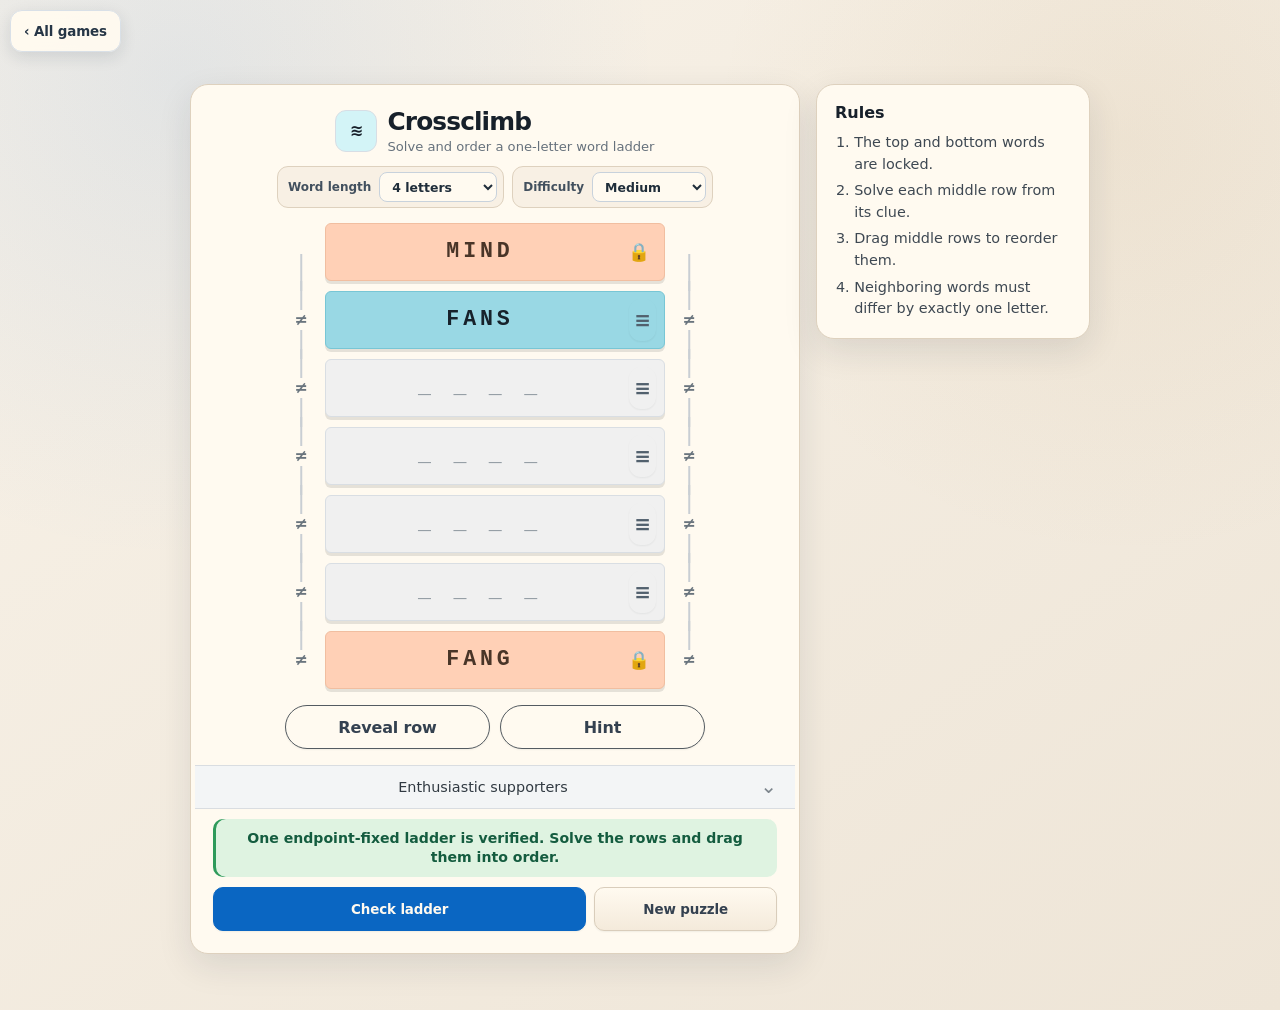
==== crossclimb.html @ e1f2bf9f "test" ====
<!doctype html>
<html lang="en">
<head>
<meta charset="utf-8">
<meta name="viewport" content="width=device-width,initial-scale=1,viewport-fit=cover">
<title>Crossclimb | Daily Games</title>
<style>
:root{
  --bg:#eef1f5;
  --bg-warm:#f8f7f4;
  --panel:rgba(255,250,240,.94);
  --panel-solid:#fffaf0;
  --ink:#17202a;
  --ink-soft:#344150;
  --muted:#687586;
  --line:#d7dee7;
  --line-strong:#bdc8d5;
  --accent:#1769d2;
  --accent-dark:#0d54b5;
  --accent-soft:#eaf2ff;
  --accent-ring:rgba(23,105,210,.22);
  --danger:#b42318;
  --danger-soft:#fff0ee;
  --ok:#087443;
  --ok-soft:#eaf8f0;
  --shadow-sm:0 3px 10px rgba(25,39,55,.08);
  --shadow:0 16px 42px rgba(25,39,55,.12),0 2px 7px rgba(25,39,55,.06);
  --shadow-board:0 18px 34px rgba(24,34,46,.18),0 2px 7px rgba(24,34,46,.12);
  --radius:20px;
  --ease:cubic-bezier(.2,.8,.2,1);
  font-family:Inter,ui-sans-serif,system-ui,-apple-system,BlinkMacSystemFont,"Segoe UI",sans-serif;
  color-scheme:light;
}
*{box-sizing:border-box}
html{min-height:100%;background:var(--bg)}
body{
  margin:0;
  min-height:100vh;
  padding:clamp(10px,2.2vw,28px);
  color:var(--ink);
  background:
    radial-gradient(circle at 14% 8%,rgba(23,105,210,.10),transparent 30rem),
    radial-gradient(circle at 88% 14%,rgba(66,153,225,.08),transparent 26rem),
    linear-gradient(145deg,var(--bg-warm),var(--bg));
  touch-action:manipulation;
  -webkit-font-smoothing:antialiased;
  text-rendering:optimizeLegibility;
}
button,input{font:inherit}
button{
  min-height:42px;
  border:1px solid var(--line);
  border-radius:12px;
  padding:.68rem 1rem;
  color:var(--ink-soft);
  background:linear-gradient(#fffaf0,#f8fafc);
  box-shadow:0 1px 2px rgba(23,32,42,.06);
  font-weight:750;
  letter-spacing:-.01em;
  cursor:pointer;
  transition:transform 130ms var(--ease),box-shadow 160ms var(--ease),border-color 160ms var(--ease),background-color 160ms var(--ease),color 160ms var(--ease),opacity 160ms var(--ease);
  -webkit-tap-highlight-color:transparent;
}
button:not(.cell):active:not(:disabled){
  transform:translateY(1px) scale(.985);
  box-shadow:0 1px 3px rgba(25,39,55,.10);
  transition-duration:70ms;
}
button:focus-visible,input:focus-visible{
  outline:3px solid var(--accent-ring);
  outline-offset:2px;
}
button:disabled{
  color:#8d98a5;
  background:#f3f5f7;
  border-color:#e1e5ea;
  box-shadow:none;
  opacity:.68;
  cursor:not-allowed;
  transform:none;
}
button.primary{
  color:#fffaf0;
  border-color:var(--accent);
  background:linear-gradient(180deg,#2378de,var(--accent));
  box-shadow:0 7px 16px rgba(23,105,210,.22),inset 0 1px rgba(255,250,240,.24);
}
.app{
  width:min(100%,1120px);
  margin:auto;
  display:grid;
  grid-template-columns:minmax(0,720px) minmax(270px,330px);
  gap:clamp(14px,2vw,24px);
  align-items:start;
}
.card{
  position:relative;
  overflow:hidden;
  border:1px solid rgba(202,211,222,.88);
  border-radius:var(--radius);
  background:var(--panel);
  box-shadow:var(--shadow);
  backdrop-filter:blur(14px);
  -webkit-backdrop-filter:blur(14px);
  animation:cardIn 340ms var(--ease) both;
}
.card::before{
  content:"";
  position:absolute;
  inset:0 0 auto;
  height:1px;
  background:linear-gradient(90deg,transparent,rgba(255,250,240,.95),transparent);
  pointer-events:none;
}
.main{padding:clamp(14px,2vw,24px)}
.side{padding:20px;animation-delay:60ms}
.topbar{
  display:flex;
  align-items:center;
  justify-content:space-between;
  gap:16px;
  margin-bottom:14px;
}
.title{display:flex;align-items:center;gap:12px;min-width:0}
.logo{
  width:42px;
  height:42px;
  flex:0 0 42px;
  display:grid;
  place-items:center;
  border:1px solid #d7e4f7;
  border-radius:13px;
  color:#123e73;
  background:linear-gradient(145deg,#f7fbff,#e7f1ff);
  box-shadow:inset 0 1px rgba(255,250,240,.9),0 4px 12px rgba(23,105,210,.10);
  font-size:1.65rem;
  line-height:1;
}
.title h1{
  margin:0;
  font-size:clamp(1.35rem,3vw,1.82rem);
  line-height:1.05;
  letter-spacing:-.045em;
  color:#13202e;
}
.subtitle{
  margin-top:5px;
  overflow:hidden;
  color:var(--muted);
  font-size:.82rem;
  line-height:1.25;
  text-overflow:ellipsis;
  white-space:nowrap;
}
.timer{
  flex:0 0 auto;
  min-width:74px;
  padding:.55rem .72rem;
  border:1px solid #dce4ed;
  border-radius:12px;
  color:#263646;
  background:#f8fafc;
  box-shadow:inset 0 1px rgba(255,250,240,.9);
  font-variant-numeric:tabular-nums;
  font-size:.94rem;
  font-weight:850;
  letter-spacing:.035em;
  text-align:center;
  white-space:nowrap;
}
.size-control{
  display:grid;
  grid-template-columns:auto minmax(74px,102px) auto minmax(150px,1fr);
  gap:9px;
  align-items:center;
  margin:0 0 16px;
  padding:11px;
  border:1px solid #e1e6ec;
  border-radius:14px;
  background:#f8fafc;
}
.size-control label{
  color:#293746;
  font-size:.86rem;
  font-weight:800;
  white-space:nowrap;
}
.size-control input{
  width:100%;
  height:42px;
  border:1px solid var(--line-strong);
  border-radius:10px;
  padding:.55rem .7rem;
  color:var(--ink);
  background:#fffaf0;
  box-shadow:inset 0 1px 2px rgba(25,39,55,.06);
  font-weight:850;
  text-align:center;
  transition:border-color 150ms var(--ease),box-shadow 150ms var(--ease),background 150ms var(--ease);
}
.size-control input:focus{border-color:var(--accent);box-shadow:0 0 0 3px var(--accent-ring)}
.size-control button{height:42px;padding:.55rem .9rem}
.size-help{color:var(--muted);font-size:.77rem;line-height:1.3}
.board-shell{
  width:min(100%,666px);
  margin:auto;
  display:grid;
  grid-template-columns:27px minmax(0,1fr);
  grid-template-rows:auto 27px;
  align-items:stretch;
}
.col-labels,.row-labels{
  color:#4d5d6d;
  font-size:.78rem;
  font-weight:900;
  letter-spacing:.025em;
}
.col-labels{grid-column:2;grid-row:2;display:grid;align-items:center;text-align:center}
.row-labels{grid-column:1;grid-row:1;display:grid;align-items:center;text-align:center}
.coord-label{display:grid;place-items:center;min-width:0;overflow:hidden}
.board-wrap{
  grid-column:2;
  grid-row:1;
  position:relative;
  width:100%;
  margin:0;
  overflow:hidden;
  border-radius:13px;
  background:#d7dbe0;
  box-shadow:var(--shadow-board),0 0 0 2px #26313c,0 0 0 6px rgba(255,250,240,.8);
  isolation:isolate;
}
.board-wrap::before{content:"";display:block;padding-top:100%}
.board-wrap::after{
  content:"";
  position:absolute;
  z-index:9;
  inset:0;
  border-radius:inherit;
  box-shadow:inset 0 0 0 1px rgba(255,250,240,.28),inset 0 10px 20px rgba(255,250,240,.05);
  pointer-events:none;
}
.board{
  position:absolute;
  inset:0;
  display:grid;
  width:100%;
  height:100%;
  min-width:0;
  min-height:0;
  user-select:none;
  -webkit-user-select:none;
  touch-action:none;
}
.cell{
  appearance:none;
  -webkit-appearance:none;
  position:relative;
  display:block;
  width:100%;
  height:100%;
  min-width:0;
  min-height:0;
  overflow:hidden;
  margin:0;
  padding:0;
  border:0 solid rgba(20,27,34,.76);
  border-radius:0;
  outline:none;
  color:#1f2b37;
  background:var(--cell);
  background-image:none;
  box-shadow:none;
  line-height:1;
  cursor:pointer;
  transition:filter 110ms var(--ease),box-shadow 110ms var(--ease);
}
.cell:active{transform:none;filter:brightness(.97) saturate(1.04)}
.cell::after{
  content:"";
  position:absolute;
  z-index:8;
  inset:8%;
  border-radius:8px;
  border:0 solid transparent;
  opacity:1;
  pointer-events:none;
  transition:box-shadow 140ms var(--ease),background 140ms var(--ease),border-color 140ms var(--ease),transform 140ms var(--ease),opacity 140ms var(--ease);
}
.cell:focus-visible::after{
  box-shadow:inset 0 0 0 3px #fffaf0,0 0 0 3px var(--accent),0 0 0 6px rgba(23,105,210,.20);
}
.cell .mark{
  position:absolute;
  z-index:5;
  inset:0;
  display:grid;
  place-items:center;
  overflow:hidden;
  color:#182431;
  font-size:min(42px,calc(58vmin / var(--n)));
  font-weight:900;
  line-height:1;
  text-shadow:0 1px 0 rgba(255,250,240,.62),0 2px 5px rgba(18,29,40,.14);
  pointer-events:none;
}
.cell.queen .mark{
  top:50%;
  right:auto;
  bottom:auto;
  left:50%;
  width:auto;
  height:auto;
  display:block;
  overflow:visible;
  text-align:center;
  transform:translate(-50%,-50%);
}
.cell.queen.queen-enter .mark{
  animation:queenIn 170ms var(--ease) both;
}
.cell.x .mark{font-size:0;opacity:.78;text-shadow:none}
.cell.x .mark::before,.cell.x .mark::after{
  content:"";
  position:absolute;
  left:18%;
  top:calc(50% - 2px);
  width:64%;
  height:clamp(2px,.32em,4px);
  border-radius:999px;
  background:currentColor;
  transform-origin:center;
}
.cell.x.x-enter .mark::before,.cell.x.x-enter .mark::after{
  animation:xIn 140ms var(--ease) both;
}
.cell.x .mark::before{transform:rotate(45deg)}
.cell.x .mark::after{transform:rotate(-45deg)}
.cell.conflict::after{
  background:repeating-linear-gradient(135deg,rgba(180,35,24,.14) 0 6px,rgba(180,35,24,.36) 6px 11px);
  box-shadow:inset 0 0 0 3px var(--danger),0 0 0 2px rgba(255,250,240,.68),0 0 14px rgba(180,35,24,.34);
  animation:conflictNudge 220ms var(--ease) both;
}
.cell.hint-area::before,.cell.hint-target::before{
  content:"";
  position:absolute;
  z-index:4;
  border-radius:8px;
  pointer-events:none;
}
.cell.hint-area::before{
  inset:7%;
  border:2px solid rgba(23,105,210,.72);
  background:rgba(255,250,240,.13);
  animation:hintAreaIn 160ms var(--ease) both;
}
.cell.hint-target::before{
  inset:13%;
  border:3px solid var(--accent);
  background:rgba(23,105,210,.17);
  box-shadow:0 0 0 3px rgba(255,250,240,.72),0 0 0 6px rgba(23,105,210,.25),0 0 18px rgba(23,105,210,.24);
  animation:hintPulse .72s var(--ease) infinite alternate;
}
.cell.hint-problem::before{
  border-color:var(--danger);
  background:rgba(180,35,24,.18);
  box-shadow:0 0 0 3px rgba(255,250,240,.72),0 0 0 6px rgba(180,35,24,.25),0 0 18px rgba(180,35,24,.22);
}
.cell .mock-mark{
  position:absolute;
  z-index:7;
  left:50%;
  top:50%;
  color:#174ea6;
  font-size:min(42px,calc(58vmin / var(--n)));
  font-weight:900;
  line-height:1;
  text-shadow:0 1px 0 rgba(255,250,240,.94);
  filter:drop-shadow(0 2px 4px rgba(23,78,166,.32));
  transform:translate(-50%,-50%) scale(.64);
  pointer-events:none;
}
.cell.mock-queen-enter .mock-mark{
  animation:mockQueenIn 160ms var(--ease) both;
}
.cell .mock-x-mark{
  position:absolute;
  z-index:6;
  inset:0;
  color:#174ea6;
  opacity:.92;
  pointer-events:none;
}
.cell .mock-x-mark::before,.cell .mock-x-mark::after{
  content:"";
  position:absolute;
  left:25%;
  top:calc(50% - 1.5px);
  width:50%;
  height:clamp(2px,.25em,3px);
  border-radius:999px;
  background:currentColor;
  box-shadow:0 0 0 1px rgba(255,250,240,.76),0 1px 4px rgba(23,78,166,.24);
  transform-origin:center;
}
.cell.mock-x-enter .mock-x-mark::before,.cell.mock-x-enter .mock-x-mark::after{
  animation:mockXIn 140ms var(--ease) both;
}
.cell .mock-x-mark::before{transform:rotate(45deg)}
.cell .mock-x-mark::after{transform:rotate(-45deg)}
.cell.mock-queen::after,.cell.mock-x::after{
  background:rgba(255,250,240,.07);
  box-shadow:inset 0 0 0 2px rgba(23,78,166,.75),0 0 0 1px rgba(255,250,240,.55);
}
.mock-tools{
  display:grid;
  grid-template-columns:minmax(145px,1fr) auto;
  gap:9px;
  align-items:center;
  margin:10px 0 3px;
  padding:10px;
  border:1px solid #e1e7ee;
  border-radius:14px;
  background:#f8fafc;
}
.mock-tools button{min-height:42px;border-radius:10px;padding:.62rem .82rem}
.mock-tools .mock-toggle{
  color:#17406f;
  border-color:#b9cae1;
  background:linear-gradient(#f8fbff,#eef5ff);
}
.mock-tools .mock-toggle.active{
  color:#fffaf0;
  border-color:#174ea6;
  background:linear-gradient(180deg,#2866bc,#174ea6);
  box-shadow:0 7px 16px rgba(23,78,166,.22),inset 0 1px rgba(255,250,240,.2);
  animation:toggleOn 180ms var(--ease) both;
}
.mock-tools .mock-help{
  grid-column:1/-1;
  min-height:1.25em;
  color:var(--muted);
  font-size:.76rem;
  line-height:1.35;
}
.mock-tools .mock-help.active{color:#17406f;font-weight:700}
.mock-legend{display:inline-block;color:#174ea6;transform:scale(.78)}
.cell.idle-forced::before{
  content:"";
  position:absolute;
  z-index:5;
  inset:13%;
  border:3px solid rgba(255,250,240,.97);
  border-radius:9px;
  box-shadow:0 0 0 4px rgba(23,105,210,.86),0 0 20px 6px rgba(23,105,210,.42);
  pointer-events:none;
  animation:forcedTileFlash .76s var(--ease) infinite;
}
.cell.simulated-queen .mark{
  color:var(--accent);
  filter:drop-shadow(0 1px 0 #fffaf0) drop-shadow(0 0 6px rgba(23,105,210,.50));
  animation:simQueenPop 180ms var(--ease) both;
}
.cell.simulated-x{color:var(--accent)}
.cell.simulated-x .mark{opacity:.96}
.cell.hint-problem .mark,.cell.simulated-queen.hint-problem .mark{
  color:var(--danger);
  filter:drop-shadow(0 1px 0 #fffaf0) drop-shadow(0 0 6px rgba(180,35,24,.48));
}
.generating{
  position:absolute;
  z-index:10;
  inset:0;
  display:none;
  place-items:center;
  padding:22px;
  color:#223449;
  background:rgba(250,252,255,.90);
  backdrop-filter:blur(5px);
  -webkit-backdrop-filter:blur(5px);
  font-weight:800;
  text-align:center;
}
.generating.show{display:grid;animation:overlayIn 150ms ease-out both}
.spinner{
  width:35px;
  height:35px;
  margin:0 auto 11px;
  border:4px solid #d8e1eb;
  border-top-color:var(--accent);
  border-radius:50%;
  box-shadow:0 0 0 4px rgba(255,250,240,.65);
  animation:spin .66s linear infinite;
}
.status{
  min-height:3.4em;
  margin:13px 0 4px;
  padding:9px 12px;
  display:grid;
  place-items:center;
  border:1px solid transparent;
  border-radius:11px;
  color:var(--muted);
  background:transparent;
  font-size:.87rem;
  line-height:1.4;
  text-align:center;
  transition:color 150ms var(--ease),background 150ms var(--ease),border-color 150ms var(--ease),box-shadow 150ms var(--ease);
}
.status.ok{
  color:var(--ok);
  border-color:#bee5cf;
  background:var(--ok-soft);
  box-shadow:inset 3px 0 0 #2da86b;
  font-weight:800;
}
.status.bad{
  color:var(--danger);
  border-color:#f0c5bf;
  background:var(--danger-soft);
  box-shadow:inset 3px 0 0 var(--danger);
  font-weight:800;
}
.status.hint{
  place-items:start;
  color:#23415f;
  border-color:#c6daf2;
  background:#f2f7fd;
  box-shadow:inset 3px 0 0 var(--accent);
  white-space:pre-line;
  text-align:left;
}
.status.hint ol{width:100%;margin:.1rem 0 .35rem;padding-left:1.65rem}
.status.hint li{
  padding:.22rem .42rem;
  border-radius:7px;
  opacity:.48;
  transition:opacity 150ms var(--ease),background 150ms var(--ease),transform 150ms var(--ease);
}
.status.hint li.done{opacity:.74}
.status.hint li.active{
  color:#123f6b;
  background:#dcecff;
  box-shadow:inset 3px 0 0 var(--accent);
  font-weight:800;
  opacity:1;
  transform:translateX(2px);
}
.status.hint .hint-footer{margin-top:.25rem;color:#23415f;font-weight:750}
.actions{
  display:grid;
  grid-template-columns:repeat(5,minmax(0,1fr));
  gap:8px;
  margin-top:10px;
}
.actions button{min-width:0;padding:.65rem .35rem;border-radius:11px;font-size:.82rem;white-space:normal}
.side h2{
  margin:0 0 11px;
  color:#1e2b39;
  font-size:.92rem;
  letter-spacing:.015em;
  text-transform:uppercase;
}
.rules{
  margin:0;
  padding-left:1.28rem;
  color:#394858;
  font-size:.88rem;
  line-height:1.55;
}
.rules li{padding-left:.12rem}
.rules li+li{margin-top:7px}
.rules li::marker{color:var(--accent);font-weight:850}
.legend{
  display:flex;
  flex-wrap:wrap;
  gap:9px 14px;
  margin:17px 0 3px;
  padding:11px 0 0;
  border-top:1px solid #e4e8ed;
  color:var(--muted);
  font-size:.8rem;
}
.legend span{display:inline-flex;align-items:center;gap:5px}
.legend b{color:var(--ink);font-size:1.05rem}
.settings{margin-top:15px;padding-top:15px;border-top:1px solid var(--line)}
.setting{
  display:flex;
  align-items:center;
  justify-content:space-between;
  gap:12px;
  padding:10px 0;
}
.setting+.setting{border-top:1px solid #edf0f3}
.setting label{color:#293746;font-size:.86rem;font-weight:750;cursor:pointer}
.setting small{display:block;margin-top:3px;color:var(--muted);font-size:.75rem;font-weight:400;line-height:1.25}
.switch{
  appearance:none;
  position:relative;
  width:46px;
  height:27px;
  flex:0 0 auto;
  margin:0;
  border:1px solid #aab5c1;
  border-radius:999px;
  background:#b9c1ca;
  box-shadow:inset 0 1px 3px rgba(22,33,44,.14);
  cursor:pointer;
  transition:background 170ms var(--ease),border-color 170ms var(--ease),box-shadow 170ms var(--ease);
}
.switch::after{
  content:"";
  position:absolute;
  top:3px;
  left:3px;
  width:19px;
  height:19px;
  border-radius:50%;
  background:#fffaf0;
  box-shadow:0 2px 5px rgba(20,30,40,.24);
  transition:transform 170ms var(--ease),box-shadow 170ms var(--ease);
}
.switch:checked{
  border-color:var(--accent);
  background:var(--accent);
  box-shadow:inset 0 1px 3px rgba(4,49,105,.18),0 0 0 3px rgba(23,105,210,.10);
}
.switch:checked::after{transform:translateX(19px)}
.switch:active::after{box-shadow:0 1px 3px rgba(20,30,40,.28)}
.meta{margin-top:14px}
.badge{
  display:inline-flex;
  align-items:center;
  gap:5px;
  padding:5px 9px;
  border:1px solid #bfe4ce;
  border-radius:999px;
  color:#075d34;
  background:#e8f7ee;
  font-size:.72rem;
  font-weight:850;
  letter-spacing:.01em;
}
.badge::before{content:"✓";font-size:.78rem}
.win{
  position:fixed;
  z-index:30;
  inset:0;
  display:none;
  place-items:center;
  padding:18px;
  background:rgba(15,25,36,.52);
  backdrop-filter:blur(7px);
  -webkit-backdrop-filter:blur(7px);
}
.win.show{display:grid;animation:modalBackdropIn 180ms ease-out both}
.win-card{
  width:min(92vw,405px);
  padding:29px;
  border:1px solid rgba(255,250,240,.8);
  border-radius:22px;
  background:#fffaf0;
  box-shadow:0 28px 70px rgba(10,20,32,.30);
  text-align:center;
  animation:modalCardIn 260ms var(--ease) both;
}
.win-crown{
  width:82px;
  height:82px;
  margin:0 auto 10px;
  display:grid;
  place-items:center;
  border:1px solid #cfe0f6;
  border-radius:24px;
  color:#134c8b;
  background:linear-gradient(145deg,#f7fbff,#e6f1ff);
  box-shadow:0 12px 26px rgba(23,105,210,.16),inset 0 1px rgba(255,250,240,.9);
  font-size:3.4rem;
}
.win h2{margin:.25rem 0;color:#172535;font-size:1.55rem;letter-spacing:-.035em}
.win p{margin:.55rem 0;color:var(--muted)}
.win .row{display:flex;gap:9px;justify-content:center;margin-top:18px}
.win .row button{min-width:120px}
@keyframes cardIn{from{opacity:0;transform:translateY(8px)}to{opacity:1;transform:none}}
@keyframes queenIn{0%{opacity:.2;transform:translate(-50%,-50%) scale(.62)}70%{opacity:1;transform:translate(-50%,-50%) scale(1.06)}100%{transform:translate(-50%,-50%) scale(1)}}
@keyframes xIn{from{opacity:.2;scale:.5}to{opacity:1;scale:1}}
@keyframes mockQueenIn{from{opacity:.2;transform:translate(-50%,-50%) scale(.38)}to{opacity:1;transform:translate(-50%,-50%) scale(.64)}}
@keyframes mockXIn{from{opacity:.1;scale:.55}to{opacity:1;scale:1}}
@keyframes conflictNudge{0%,100%{transform:none}35%{transform:translateX(-2px)}70%{transform:translateX(2px)}}
@keyframes hintAreaIn{from{opacity:0;transform:scale(.88)}to{opacity:1;transform:none}}
@keyframes hintPulse{from{transform:scale(.94);opacity:.72}to{transform:scale(1);opacity:1}}
@keyframes forcedTileFlash{0%,100%{transform:scale(.84);opacity:.14}46%{transform:scale(1);opacity:1}}
@keyframes simQueenPop{from{transform:translate(-50%,-50%) scale(.55);opacity:.2}to{transform:translate(-50%,-50%) scale(1);opacity:1}}
@keyframes toggleOn{from{transform:scale(.98)}65%{transform:scale(1.015)}to{transform:none}}
@keyframes spin{to{transform:rotate(360deg)}}
@keyframes overlayIn{from{opacity:0}to{opacity:1}}
@keyframes modalBackdropIn{from{opacity:0}to{opacity:1}}
@keyframes modalCardIn{from{opacity:0;transform:translateY(10px) scale(.97)}to{opacity:1;transform:none}}
@media(min-width:761px){.side{position:sticky;top:clamp(10px,2.2vw,28px)}}
@media(max-width:900px){
  .app{grid-template-columns:minmax(0,1fr) minmax(245px,285px);gap:14px}
  .main{padding:16px}
  .side{padding:17px}
  .size-control{grid-template-columns:auto minmax(72px,94px) auto}.size-help{grid-column:1/-1}
  .actions{grid-template-columns:repeat(3,minmax(0,1fr))}.actions .primary{grid-column:span 2}
}
@media(max-width:760px){
  body{padding:8px}
  .app{grid-template-columns:1fr;gap:10px}
  .card{border-radius:16px;box-shadow:0 10px 28px rgba(25,39,55,.10)}
  .main{padding:12px}
  .side{padding:16px;box-shadow:0 7px 20px rgba(25,39,55,.08)}
  .topbar{margin-bottom:12px}
  .logo{width:38px;height:38px;flex-basis:38px;border-radius:11px;font-size:1.48rem}
  .subtitle{display:none}
  .timer{min-width:68px;padding:.5rem .6rem}
  .size-control{grid-template-columns:auto minmax(70px,94px) auto;margin-bottom:13px;padding:9px}
  .size-help{grid-column:1/-1}
  .board-shell{width:100%;grid-template-columns:22px minmax(0,1fr);grid-template-rows:auto 22px}
  .col-labels,.row-labels{font-size:.7rem}
  .board-wrap{width:100%;min-width:0;min-height:0;border-radius:10px;box-shadow:0 11px 23px rgba(24,34,46,.15),0 0 0 2px #26313c,0 0 0 4px rgba(255,250,240,.72)}
  .status{margin-top:11px;font-size:.82rem}
  .mock-tools{grid-template-columns:1fr auto;padding:9px}
  .actions{grid-template-columns:repeat(2,minmax(0,1fr));gap:7px}
  .actions .primary{grid-column:span 2}
  .legend{margin-top:14px}
}
@media(max-width:410px){
  body{padding:6px}
  .main{padding:10px}
  .topbar{gap:8px}
  .title{gap:8px}
  .title h1{font-size:1.28rem}
  .timer{min-width:62px;font-size:.84rem}
  .size-control{grid-template-columns:auto minmax(62px,1fr) auto;gap:6px;padding:8px}
  .size-control label{font-size:.78rem}
  .size-control button{padding:.5rem .65rem}
  .mock-tools{grid-template-columns:minmax(0,1fr) auto;gap:7px}
  .mock-tools button{padding:.55rem .62rem;font-size:.78rem}
  .actions button{font-size:.78rem}
  .win-card{padding:22px 18px}
  .win .row{flex-direction:column}.win .row button{width:100%}
}
@media(max-width:340px){
  .logo{display:none}
  .board-shell{grid-template-columns:18px minmax(0,1fr);grid-template-rows:auto 18px}
  .size-control{grid-template-columns:1fr 68px}.size-control label{align-self:center}.size-control button{grid-column:1/-1}.size-help{grid-column:1/-1}
}
@media(prefers-reduced-motion:reduce){
  *,*::before,*::after{scroll-behavior:auto!important;animation-duration:.01ms!important;animation-iteration-count:1!important;transition-duration:.01ms!important}
}

/* Daily games hub and companion games */
[hidden]{display:none!important}
.game-screen{width:100%}
.suite-back{
  position:fixed;z-index:40;top:max(10px,env(safe-area-inset-top));left:max(10px,env(safe-area-inset-left));
  display:inline-flex;align-items:center;gap:7px;min-height:42px;padding:.55rem .82rem;border-radius:12px;
  border:1px solid #d9e0e7;background:rgba(255,250,240,.96);box-shadow:0 5px 16px rgba(27,42,58,.12);
  color:#263646;font-size:.84rem;font-weight:820;backdrop-filter:blur(10px)
}
.suite-back:active{transform:scale(.98);background:#f3f6f8}
.games-home{display:grid;place-items:start center;min-height:calc(100vh - 20px);padding:0 0 20px}
.games-hub{
  width:min(100%,390px);padding:18px;border:1px solid #dfe3e7;border-radius:10px;background:#fffaf0;
  box-shadow:0 1px 0 rgba(0,0,0,.02)
}
.games-hub h1{margin:2px 0 3px;font-size:1.2rem;line-height:1.25;letter-spacing:-.015em;color:#1d2226}
.games-hub>p{margin:0 0 17px;color:#59636d;font-size:.88rem;line-height:1.35}
.game-list{display:grid;gap:8px}
.game-launch{
  display:grid;grid-template-columns:minmax(0,1fr) 96px;min-height:108px;padding:0;overflow:hidden;
  border:1px solid #e1e5e8;border-radius:9px;background:#fffaf0;color:#111;text-align:left;box-shadow:none
}
.game-launch:active{transform:scale(.995);background:#fbfbfb}
.game-copy{display:flex;flex-direction:column;justify-content:space-between;min-width:0;padding:16px 15px 14px}
.game-kicker{color:#59636d;font-size:.82rem;line-height:1.25}
.game-name{font-size:1.35rem;font-weight:760;line-height:1.05;letter-spacing:-.025em}
.game-art{display:grid;place-items:center;position:relative;overflow:hidden}
.art-wend{background:#fff2c6}.art-patches{background:#ffdede}.art-sudoku{background:#cff6e8}.art-zip{background:#ffd9ca}
.art-tango{background:#e7edf3}.art-queens{background:#f0e1ff}.art-pinpoint{background:#d8eaff}.art-crossclimb{background:#d3f4f7}
.hub-icon{position:relative;width:48px;height:48px;border:1.8px solid #20252a;border-radius:6px;background:#fffaf0;box-shadow:0 1px 0 rgba(0,0,0,.08)}
.wend-icon{display:grid;grid-template-columns:1fr 1fr;grid-template-rows:1fr 1fr;padding:3px;background:#fff8dc}
.wend-icon span{display:grid;place-items:center;font-size:.74rem;font-weight:850}.wend-icon span:nth-child(2),.wend-icon span:nth-child(4){background:#ffd52f}
.patches-icon{border:0;background:transparent;box-shadow:none}.patch-card{position:absolute;border:1.5px solid #222;border-radius:4px;background:#fffaf0}
.patch-card.one{left:3px;top:8px;width:25px;height:34px;background:#65b8ff}.patch-card.two{right:1px;top:4px;width:28px;height:27px;background:#ff4c58;transform:rotate(11deg)}
.patch-card.three{right:4px;bottom:1px;width:27px;height:14px;background:#ffd02e}.patch-card b{position:absolute;left:3px;top:2px;font-size:.58rem;color:#fffaf0}
.sudoku-icon{display:grid;grid-template-columns:repeat(3,1fr);grid-template-rows:repeat(3,1fr);background:#c8f3dd}
.sudoku-icon span{display:grid;place-items:center;border-right:1px solid #57605f;border-bottom:1px solid #57605f;font-size:.55rem;color:#096647}.sudoku-icon span:nth-child(3n){border-right:0}.sudoku-icon span:nth-child(n+7){border-bottom:0}
.zip-icon{background:#ff7b39}.zip-track{position:absolute;inset:8px;border:3px solid #fffaf0;border-radius:12px}.zip-track:before,.zip-track:after{content:"";position:absolute;width:8px;height:8px;border-radius:50%;background:#fffaf0;border:1px solid #e45722}.zip-track:before{left:-5px;top:-5px}.zip-track:after{right:-5px;bottom:-5px}.zip-track i{position:absolute;left:8px;right:8px;top:50%;height:3px;background:#fffaf0;border-radius:3px}
.tango-icon{overflow:hidden;background:linear-gradient(#8ab9ff 0 50%,#ffbd36 50% 100%)}
.queens-icon{display:grid;grid-template-columns:repeat(3,1fr);grid-template-rows:repeat(3,1fr);overflow:hidden}.queens-icon i{border-right:1px solid #444;border-bottom:1px solid #444}.queens-icon i:nth-child(3n){border-right:0}.queens-icon i:nth-child(n+7){border-bottom:0}.queens-icon i:nth-child(1),.queens-icon i:nth-child(5){background:#bea9df}.queens-icon i:nth-child(2),.queens-icon i:nth-child(3){background:#ead6b7}.queens-icon i:nth-child(4),.queens-icon i:nth-child(7){background:#9ec3f5}.queens-icon i:nth-child(6),.queens-icon i:nth-child(8){background:#bce2bf}
.pinpoint-icon{background:linear-gradient(#93c7ff 0 33%,#5fa7f3 33% 66%,#2876ce 66%);box-shadow:inset 0 -1px rgba(0,0,0,.2)}
.cross-icon{background:#72d6df;padding:6px}.cross-icon:before{content:"";position:absolute;left:8px;right:8px;top:10px;height:4px;background:#fffaf0;box-shadow:0 9px 0 #fffaf0,0 18px 0 #fffaf0}.cross-icon:after{content:"";position:absolute;left:5px;top:20px;width:8px;height:3px;background:#fffaf0}
.mini-game-screen{padding:8px 0 28px}
.mini-game-layout{width:min(100%,900px);margin:auto;display:grid;grid-template-columns:minmax(0,610px) minmax(225px,1fr);gap:16px;align-items:start;padding-top:48px}
.mini-main,.mini-side{background:#fffaf0;border:1px solid #dce3ea;border-radius:18px;box-shadow:0 12px 34px rgba(23,39,55,.11)}
.mini-main{padding:clamp(14px,3vw,22px)}.mini-side{padding:18px}
.mini-head{display:flex;align-items:center;justify-content:space-between;gap:12px;margin-bottom:15px}.mini-title{display:flex;align-items:center;gap:10px}.mini-title h1{margin:0;font-size:1.55rem;letter-spacing:-.035em}.mini-title p{margin:3px 0 0;color:#66717c;font-size:.82rem}.mini-emblem{display:grid;place-items:center;width:42px;height:42px;border:1px solid #d7dee5;border-radius:11px;font-weight:900;background:#f6f8fa}
.mini-side h2{margin:0 0 10px;font-size:1rem}.mini-side ol,.mini-side ul{margin:0;padding-left:1.2rem;color:#3e4852;font-size:.9rem;line-height:1.5}.mini-side li+li{margin-top:5px}
.mini-status{min-height:42px;margin:12px 0 8px;padding:10px 12px;border-radius:10px;background:#f6f8fa;color:#5a6570;font-size:.88rem;line-height:1.35;text-align:center}.mini-status.good{background:#eaf7ee;color:#0b6b3a;font-weight:750}.mini-status.bad{background:#fff0ee;color:#a43227;font-weight:750}
.mini-actions{display:grid;grid-template-columns:repeat(3,minmax(0,1fr));gap:8px;margin-top:10px}.mini-actions button{min-height:44px;border-radius:10px;font-size:.84rem}.mini-actions .wide{grid-column:span 2}.mini-primary{background:#0a66c2!important;border-color:#0a66c2!important;color:#fffaf0!important}
.wend-board{display:grid;grid-template-columns:repeat(4,1fr);gap:7px;width:min(100%,420px);margin:8px auto}.wend-cell{aspect-ratio:1;border:1px solid #cfd6dd;border-radius:11px;background:#fffaf0;font-size:clamp(1.25rem,7vw,2rem);font-weight:850}.wend-cell.selected{background:#fff0b8;border-color:#c89d00}.wend-cell.used{background:#dcefe4;border-color:#6caa82;color:#246b3c}.wend-word-line{display:flex;justify-content:space-between;gap:12px;padding:10px 12px;border:1px solid #e0e5ea;border-radius:10px;background:#fafbfc}.wend-found{display:flex;flex-wrap:wrap;gap:7px;margin-top:10px}.wend-chip{padding:5px 9px;border-radius:999px;background:#e8f5ed;color:#17663c;font-size:.78rem;font-weight:750}
.patch-board{display:grid;grid-template-columns:repeat(5,1fr);width:min(100%,470px);margin:8px auto;border:2px solid #252b31;border-radius:10px;overflow:hidden;touch-action:none}.patch-cell{position:relative;aspect-ratio:1;border:0;border-right:1px solid #cbd2d9;border-bottom:1px solid #cbd2d9;border-radius:0;background:#fffaf0;font-size:1rem}.patch-cell:nth-child(5n){border-right:0}.patch-cell:nth-child(n+21){border-bottom:0}.patch-cell.start{box-shadow:inset 0 0 0 3px #0a66c2}.patch-cell .clue{display:grid;place-items:center;position:absolute;left:50%;top:50%;transform:translate(-50%,-50%);width:30px;height:30px;border:2px solid #20262c;border-radius:50%;background:#fffaf0;font-weight:850}.patch-cell.shape-0{background:#bfe8ff}.patch-cell.shape-1{background:#ffd3dc}.patch-cell.shape-2{background:#d8f2c5}.patch-cell.shape-3{background:#ffe9a8}.patch-cell.shape-4{background:#d9cff7}.patch-cell.shape-5{background:#ccefe9}
.sudoku-board{display:grid;grid-template-columns:repeat(4,1fr);width:min(100%,430px);margin:10px auto;border:3px solid #252b31;border-radius:10px;overflow:hidden}.sudoku-cell{aspect-ratio:1;border:0;border-right:1px solid #8b949d;border-bottom:1px solid #8b949d;border-radius:0;background:#fffaf0;font-size:clamp(1.25rem,7vw,2rem);font-weight:780}.sudoku-cell:nth-child(2n){border-right:3px solid #252b31}.sudoku-cell:nth-child(4n){border-right:0}.sudoku-cell:nth-child(n+5):nth-child(-n+8){border-bottom:3px solid #252b31}.sudoku-cell:nth-child(n+13){border-bottom:0}.sudoku-cell.given{background:#e8f7f1;color:#176448}.sudoku-cell.conflict{background:#ffe7e4;color:#a12b20}
.zip-board{display:grid;grid-template-columns:repeat(5,1fr);width:min(100%,470px);margin:10px auto;border:2px solid #222b31;border-radius:10px;overflow:hidden;touch-action:none}.zip-cell{position:relative;aspect-ratio:1;border:0;border-right:1px solid #d1d6db;border-bottom:1px solid #d1d6db;border-radius:0;background:#fffaf0}.zip-cell:nth-child(5n){border-right:0}.zip-cell:nth-child(n+21){border-bottom:0}.zip-cell.path{background:#ffd2bd;box-shadow:inset 0 0 0 5px #ff7a38}.zip-cell.current{box-shadow:inset 0 0 0 6px #d94f10}.zip-cell .num{position:absolute;left:50%;top:50%;transform:translate(-50%,-50%);display:grid;place-items:center;width:30px;height:30px;border:2px solid #252b31;border-radius:50%;background:#fffaf0;font-weight:850;z-index:2}.zip-cell .step{position:absolute;right:5px;bottom:3px;color:#7b3b1e;font-size:.58rem;font-weight:800}
.tango-wrap{position:relative;width:min(100%,470px);margin:10px auto}.tango-board{display:grid;grid-template-columns:repeat(6,1fr);border:2px solid #252b31;border-radius:10px;overflow:hidden}.tango-cell{aspect-ratio:1;border:0;border-right:1px solid #c9d0d7;border-bottom:1px solid #c9d0d7;border-radius:0;background:#fffaf0;font-size:clamp(1.15rem,6vw,1.9rem)}.tango-cell:nth-child(6n){border-right:0}.tango-cell:nth-child(n+31){border-bottom:0}.tango-cell.sun{background:#fff2bd;color:#d78b00}.tango-cell.moon{background:#dceaff;color:#226dc1}.tango-cell.given{box-shadow:inset 0 0 0 3px rgba(35,45,55,.18)}.tango-cell.conflict{background:#ffe0dd!important;color:#a5281d!important}.tango-relation{position:absolute;z-index:4;display:grid;place-items:center;width:20px;height:20px;border:1px solid #2a3035;border-radius:5px;background:#fffaf0;font-size:.7rem;font-weight:900;transform:translate(-50%,-50%);pointer-events:none}
.pinpoint-clues{display:grid;gap:8px;margin:12px 0}.pin-clue{padding:13px 14px;border:1px solid #d8e0e8;border-radius:11px;background:#e9f3ff;color:#154e8a;font-size:1rem;font-weight:750}.pin-clue.hidden{color:transparent;background:#f2f4f6;position:relative}.pin-clue.hidden:after{content:"Hidden clue";position:absolute;left:14px;color:#7b858f;font-weight:600}.pin-form{display:grid;grid-template-columns:minmax(0,1fr) auto;gap:8px}.pin-form input,.cross-answer{min-height:44px;border:1px solid #cbd4dc;border-radius:10px;padding:.7rem .8rem;font:inherit}.pin-form input:focus,.cross-answer:focus{outline:3px solid rgba(10,102,194,.16);border-color:#0a66c2}
.cross-clues{display:grid;gap:8px}.cross-clue{display:grid;grid-template-columns:minmax(0,1fr) 120px;gap:8px;align-items:center;padding:10px;border:1px solid #dce2e7;border-radius:10px;background:#fafbfc}.cross-clue label{font-size:.86rem;color:#45515c}.cross-order{display:grid;gap:7px;margin-top:12px}.cross-rung{display:grid;grid-template-columns:40px 1fr 40px;align-items:center;gap:7px}.cross-rung button{min-height:38px;padding:0;border-radius:8px}.cross-word{padding:10px;border:1px solid #b8c9d8;border-radius:9px;background:#eaf7f8;text-align:center;font-weight:850;letter-spacing:.12em}
.suite-win{z-index:60}.suite-win .win-card{max-width:370px}
@media(max-width:760px){
  .suite-back{position:absolute;top:8px;left:8px}.mini-game-layout{grid-template-columns:1fr;gap:10px;padding-top:48px}.mini-side{box-shadow:none}.mini-main,.mini-side{border-radius:14px}.games-hub{width:min(100%,390px);padding:14px}.game-launch{grid-template-columns:minmax(0,1fr) 90px;min-height:104px}.game-name{font-size:1.25rem}.mini-actions{grid-template-columns:repeat(2,minmax(0,1fr))}.mini-actions .wide{grid-column:auto}.cross-clue{grid-template-columns:1fr}.cross-answer{width:100%}
}
@media(max-width:380px){.game-launch{grid-template-columns:minmax(0,1fr) 82px}.game-copy{padding:14px 12px}.games-hub{padding:11px}.mini-main{padding:12px}.mini-title h1{font-size:1.35rem}}


/* Per-game sizing and richer scalable boards */
.mini-head{flex-wrap:wrap;align-items:flex-start}
.mini-size-control{
  display:flex;align-items:center;gap:8px;min-height:40px;padding:5px 6px 5px 10px;
  border:1px solid #dce3ea;border-radius:11px;background:#f7f9fb;color:#42505e
}
.mini-size-control label{font-size:.75rem;font-weight:800;white-space:nowrap}
.mini-size-control select{
  min-height:30px;border:1px solid #c8d2dc;border-radius:8px;padding:3px 28px 3px 8px;
  color:#1f2d3a;background:#fffaf0;font:inherit;font-size:.78rem;font-weight:800
}
.mini-size-control select:focus-visible{outline:3px solid rgba(10,102,194,.16);outline-offset:1px;border-color:#0a66c2}
.mini-actions.four{grid-template-columns:repeat(4,minmax(0,1fr))}
.wend-board,.patch-board,.sudoku-board,.zip-board,.tango-board{max-width:100%}
.wend-board{--wend-size:4;grid-template-columns:repeat(var(--wend-size),1fr)}
.wend-board[data-size="5"]{width:min(100%,470px);gap:5px}.wend-board[data-size="3"]{width:min(100%,360px)}
.patch-board{--patch-size:5;grid-template-columns:repeat(var(--patch-size),1fr);background:#f7f9fb}
.patch-cell{position:relative;isolation:isolate;overflow:hidden;transition:none}
.patch-cell .clue{z-index:4;box-shadow:0 2px 5px rgba(20,30,40,.14)}
.patch-cell.filled{color:#1b2a38}
.patch-cell.shape-0{background:linear-gradient(145deg,#9bdcff,#c8efff)}
.patch-cell.shape-1{background:linear-gradient(145deg,#ff9eab,#ffd1d7)}
.patch-cell.shape-2{background:linear-gradient(145deg,#a8e68f,#d8f5ca)}
.patch-cell.shape-3{background:linear-gradient(145deg,#ffd45c,#ffedb0)}
.patch-cell.shape-4{background:linear-gradient(145deg,#bca4f2,#dfd3fb)}
.patch-cell.shape-5{background:linear-gradient(145deg,#8cded0,#c9f1ea)}
.patch-cell.shape-6{background:linear-gradient(145deg,#ffb878,#ffe0bd)}
.patch-cell.shape-7{background:linear-gradient(145deg,#8db8ff,#c8dcff)}
.patch-cell.shape-8{background:linear-gradient(145deg,#f3a4e5,#f8d4f2)}
.patch-cell.shape-9{background:linear-gradient(145deg,#9fd7a8,#d3efd8)}
.patch-cell.shape-10{background:linear-gradient(145deg,#f5c88b,#f9e3bd)}
.patch-cell.shape-11{background:linear-gradient(145deg,#94d3e7,#caedf5)}
.patch-cell.patch-anchor::after{
  content:"";position:absolute;z-index:2;right:10%;bottom:10%;opacity:.32;pointer-events:none;
  border:2px solid currentColor;background:rgba(255,250,240,.28)
}
.patch-cell.patch-anchor.patch-square::after{width:28%;aspect-ratio:1;border-radius:4px}
.patch-cell.patch-anchor.patch-wide::after{width:44%;height:16%;border-radius:999px}
.patch-cell.patch-anchor.patch-tall::after{width:16%;height:44%;border-radius:999px}
.patch-cell.start{z-index:3;box-shadow:inset 0 0 0 4px #0a66c2,0 0 0 2px rgba(255,250,240,.85)}
.sudoku-board{--sudoku-size:4;grid-template-columns:repeat(var(--sudoku-size),1fr)}
.sudoku-board[data-size="6"]{width:min(100%,470px)}.sudoku-board[data-size="9"]{width:min(100%,520px)}
.sudoku-board[data-size="6"] .sudoku-cell{font-size:clamp(1rem,5.2vw,1.55rem)}
.sudoku-board[data-size="9"] .sudoku-cell{font-size:clamp(.78rem,3.9vw,1.22rem)}
.zip-board{--zip-size:5;grid-template-columns:repeat(var(--zip-size),1fr)}
.zip-board[data-size="7"],.zip-board[data-size="8"]{width:min(100%,520px)}
.zip-board[data-size="7"] .zip-cell .num,.zip-board[data-size="8"] .zip-cell .num{width:25px;height:25px;font-size:.76rem}
.zip-board[data-size="7"] .zip-cell .step,.zip-board[data-size="8"] .zip-cell .step{font-size:.48rem}
.tango-board{--tango-size:6;grid-template-columns:repeat(var(--tango-size),1fr)}
.tango-wrap[data-size="4"]{width:min(100%,380px)}.tango-wrap[data-size="8"]{width:min(100%,520px)}
.tango-wrap[data-size="8"] .tango-cell{font-size:clamp(.82rem,4vw,1.35rem)}
.pinpoint-clues[data-count="6"]{gap:6px}.pinpoint-clues[data-count="6"] .pin-clue{padding:10px 12px;font-size:.9rem}
.cross-order[data-length="6"]{gap:5px}.cross-order[data-length="6"] .cross-word{padding:8px}
@media(max-width:620px){
  .mini-size-control{width:100%;justify-content:space-between}
  .mini-size-control select{min-width:104px}
  .mini-actions.four{grid-template-columns:repeat(2,minmax(0,1fr))}
}
@media(max-width:380px){
  .mini-size-control{padding-left:8px}.mini-size-control label{font-size:.72rem}.mini-size-control select{font-size:.74rem}
}


/* Difficulty controls and verified-puzzle presentation */
.queens-controls{
  grid-template-columns:auto minmax(72px,96px) auto minmax(94px,118px) auto 1fr;
}
.size-control select{
  height:42px;min-width:0;border:1px solid var(--line);border-radius:10px;padding:0 30px 0 10px;
  color:var(--ink);background:#fffaf0;font:inherit;font-size:.82rem;font-weight:800
}
.size-control select:focus-visible{outline:3px solid var(--accent-ring);border-color:var(--accent)}
.mini-controls{display:flex;flex-wrap:wrap;justify-content:flex-end;gap:8px}
.mini-controls .mini-size-control{width:auto}
.patch-cell.clue-cell{background:#fffaf0}
.patch-cell .clue{
  --patch-clue:#65b8ff;z-index:5;display:grid;place-items:center;position:absolute;left:50%;top:50%;
  transform:translate(-50%,-50%);border:1.8px solid #26323d;background:var(--patch-clue);color:#111;
  box-shadow:0 2px 5px rgba(20,30,40,.16);font-size:clamp(.68rem,3.4vw,.98rem);font-weight:900;line-height:1
}
.patch-cell .clue.patch-square{width:44%;aspect-ratio:1;border-radius:7px}
.patch-cell .clue.patch-wide{width:66%;height:34%;border-radius:7px}
.patch-cell .clue.patch-tall{width:34%;height:66%;border-radius:7px}
.patch-cell .clue .clue-empty{font-size:.72em;opacity:.78}
.patch-cell.filled .clue{box-shadow:0 2px 5px rgba(20,30,40,.18),0 0 0 2px rgba(255,250,240,.72)}
.patch-cell.patch-anchor::after{display:none!important}
.zip-cell{box-sizing:border-box}
.zip-cell.wall-right{border-right-color:#27313a!important;border-right-width:4px!important}
.zip-cell.wall-bottom{border-bottom-color:#27313a!important;border-bottom-width:4px!important}
.cross-order::before,.cross-order::after{display:block;padding:5px 9px;color:#61707e;font-size:.68rem;font-weight:900;letter-spacing:.12em;text-align:center}
.cross-order::before{content:"TOP"}.cross-order::after{content:"BOTTOM"}
.cross-answer.prefilled{background:#e9f6ee;color:#17663c;font-weight:850}
.verified-note{font-weight:800;color:#0a6b3b}
@media(max-width:760px){
  .queens-controls{grid-template-columns:auto minmax(68px,1fr) auto minmax(90px,1fr)}
  .queens-controls button{grid-column:1/-1}.queens-controls .size-help{grid-column:1/-1}
  .mini-controls{width:100%;display:grid;grid-template-columns:1fr 1fr}
  .mini-controls .mini-size-control{width:100%}
}
@media(max-width:410px){
  .queens-controls{grid-template-columns:1fr 1fr}.queens-controls label{align-self:center}
  .mini-controls{grid-template-columns:1fr}
}


/* v9: five-level controls, drag-based Patches, and mobile Crossclimb */
.queens-controls{grid-template-columns:auto minmax(78px,110px) auto 1fr}
.patch-board{touch-action:none;-webkit-user-select:none;user-select:none}
.patch-cell.clue-cell{cursor:grab}
.patch-cell.drag-origin{box-shadow:inset 0 0 0 4px #0a66c2,0 0 0 2px rgba(255,250,240,.92);z-index:8}
.patch-cell.patch-preview{z-index:6;background:rgba(10,102,194,.13)!important}
.patch-cell.patch-preview-valid{background:rgba(5,118,66,.18)!important}
.patch-cell.patch-preview-invalid{background:rgba(180,35,24,.16)!important}
.patch-cell.patch-preview-edge{box-shadow:inset 0 0 0 2px currentColor}
.patch-cell .clue:empty::after{content:""}
.cross-main{overflow:visible}
.cross-ladder{width:min(100%,420px);margin:14px auto 12px;display:grid;gap:10px;touch-action:none;user-select:none}
.cross-ladder-row{position:relative;display:grid;grid-template-columns:32px minmax(0,1fr) 32px;align-items:center;gap:8px;min-height:58px}
.cross-rail{align-self:stretch;position:relative;display:grid;place-items:center;color:#69747d;font-size:1rem;font-weight:900}
.cross-rail::before{content:"";position:absolute;top:-10px;bottom:-10px;left:50%;width:1.5px;background:#c9ced3;transform:translateX(-50%);z-index:0}
.cross-ladder-row:first-child .cross-rail::before{top:50%}
.cross-ladder-row:last-child .cross-rail::before{bottom:50%}
.cross-rel{position:relative;z-index:1;padding:2px;background:#fffaf0;line-height:1}
.cross-card{position:relative;min-height:58px;border:1px solid #d9dee3;border-radius:6px;background:#f0f0f0;box-shadow:0 3px 0 rgba(0,0,0,.10);display:grid;place-items:center;padding:7px 42px 7px 12px}
.cross-ladder-row.locked .cross-card{background:#ffd0b6;border-color:#f1bea0;color:#493528}
.cross-ladder-row.active .cross-card{background:#99d8e4;border-color:#78c6d5}
.cross-ladder-row.dragging .cross-card{opacity:.7;transform:scale(.985)}
.cross-lock{position:absolute;right:14px;top:50%;transform:translateY(-50%);font-size:1.1rem}
.cross-grip{position:absolute;right:8px;top:50%;transform:translateY(-50%);width:27px;height:38px;border:0;background:transparent;padding:0;color:#51606d;font-size:1.25rem;cursor:grab;touch-action:none}
.cross-word-fixed,.cross-row-input{font:900 clamp(1rem,4.8vw,1.35rem)/1.1 ui-monospace,SFMono-Regular,Menlo,Consolas,monospace;letter-spacing:.18em;text-align:center;text-transform:uppercase}
.cross-row-input{width:100%;min-width:0;border:0;background:transparent;outline:0;padding:7px 2px;color:#17222b}
.cross-row-input::placeholder{color:#6d7a84;opacity:.72;letter-spacing:.22em}
.cross-row-actions{width:min(100%,420px);margin:16px auto;display:grid;grid-template-columns:1fr 1fr;gap:10px}
.cross-row-actions button{min-height:44px;border:1.5px solid #545b61;border-radius:999px;background:#fffaf0}
.cross-clue-bar{margin:0 -18px -2px;padding:13px 42px 13px 18px;border-top:1px solid #d9dde1;border-bottom:1px solid #d9dde1;background:#f3f5f6;text-align:center;font-size:.9rem;color:#313a42;position:relative}
.cross-clue-bar::after{content:"⌄";position:absolute;right:18px;top:50%;transform:translateY(-56%);font-size:1.25rem;color:#7c858c}
@media(max-width:760px){.queens-controls{grid-template-columns:auto minmax(72px,1fr) auto}.queens-controls .size-help{grid-column:1/-1}.cross-ladder{gap:9px}.cross-ladder-row{min-height:54px}.cross-card{min-height:54px}.cross-clue-bar{margin-left:-14px;margin-right:-14px}}

/* Unified board rendering: one shared frame treatment prevents clipped and mismatched grid borders. */
.patch-board,.sudoku-board,.zip-board,.tango-board{
  border-color:#26313c;
  border-radius:13px;
  background:#26313c;
  box-shadow:0 12px 26px rgba(24,34,46,.16),0 0 0 1px rgba(255,250,240,.78);
  isolation:isolate;
}
.patch-cell,.sudoku-cell,.zip-cell,.tango-cell{
  min-width:0;
  min-height:0;
  margin:0;
  background-clip:padding-box;
  border-color:#aab6c2;
}
.sudoku-cell{
  border-color:#8e9aa6;
  box-shadow:none;
}
.sudoku-cell.given{background:#e8f7f1;color:#176448}
/* Shared cream surface palette and crisp board frames. */
:root{
  --bg:#eee5d7;
  --bg-warm:#f8f2e8;
  --panel:rgba(255,250,240,.94);
  --panel-solid:#fffaf0;
  --line:#d9cdbb;
  --line-strong:#c8b89f;
}
html{background:var(--bg)}
body{background:radial-gradient(circle at 14% 8%,rgba(23,105,210,.09),transparent 30rem),radial-gradient(circle at 88% 14%,rgba(167,119,46,.08),transparent 26rem),linear-gradient(145deg,var(--bg-warm),var(--bg))}
button{border-color:var(--line);background:linear-gradient(#fffaf0,#f4eadb)}
.mini-main,.mini-side,.games-hub{background:#fffaf0;border-color:#ded1be}
.mini-size-control,.wend-word-line,.mini-status{background:#f8f0e4;border-color:#ded1be}
.patch-board,.sudoku-board,.zip-board,.tango-board{
  border-color:#263746;
  background:#263746;
  border-radius:13px;
  box-shadow:0 12px 26px rgba(24,34,46,.16),0 0 0 1px rgba(255,250,240,.88);
}
.sudoku-cell{background:#fffaf0;border-color:#c8bba7;background-clip:padding-box;box-shadow:none}
.sudoku-cell.given{background:#e8f4e8;color:#176448}
/* Clear mint states replace the previous gray-green panels. */
.mini-status.good,.status.ok{background:#dff3e1;color:#145c3f;border-color:#a7d7b1;box-shadow:inset 3px 0 0 #2f9a5b}
.wend-cell.used,.sudoku-cell.given,.tango-cell.given{background:#dff3e1;color:#145c3f}
.sudoku-cell.conflict,.tango-cell.conflict{background:#ffe1d8!important;color:#9d2d21!important}
/* Stable cell borders: warm, fixed-color frames and separators. */
.patch-board,.sudoku-board,.zip-board,.tango-board{border:2px solid #987447!important;background:#987447!important;box-shadow:0 8px 20px rgba(66,46,22,.14),0 0 0 1px rgba(255,250,240,.9)!important}
.patch-cell,.sudoku-cell,.zip-cell,.tango-cell{border-color:#d7c3a2!important;border-style:solid!important;box-sizing:border-box;background-clip:padding-box}
.patch-cell.filled{border-color:#aa8250!important}
.sudoku-board{border-color:#7f613d!important;background:#7f613d!important}
.sudoku-cell,.sudoku-cell.given{background:#fff8e8!important;color:#263746!important;font-weight:850}
.sudoku-cell{font-size:clamp(1.45rem,8vw,2.35rem)!important}
.sudoku-board[data-size="6"] .sudoku-cell{font-size:clamp(1.25rem,6.5vw,1.95rem)!important}
.sudoku-board[data-size="9"] .sudoku-cell{font-size:clamp(1rem,5vw,1.45rem)!important}
/* Center game configuration controls above every board. */
.mini-head{justify-content:center!important}
.mini-controls{width:100%;justify-content:center!important}
@media(max-width:760px){.mini-controls{margin-left:auto;margin-right:auto}}
</style>
</head>
<body>

<section class="game-screen" id="queensScreen" hidden><button class="suite-back" data-home type="button">‹ All games</button>
<div class="app">
  <main class="card main">
    <div class="topbar"><div class="title"><div class="logo">♛</div><div><h1>Queens</h1><div class="subtitle">Choose any board size; larger boards use more varied layouts</div></div></div><div class="timer" id="timer">00:00</div></div>
    <div class="size-control queens-controls"><label for="boardSize">Board size</label><input id="boardSize" type="number" min="4" max="25" step="1" value="5" inputmode="numeric"><button id="applySize">Start</button><span class="size-help" id="sizeHelp">Every generated board is verified to have exactly one solution.</span></div>
    <div class="board-shell"><div class="col-labels" id="colLabels" aria-hidden="true"></div><div class="row-labels" id="rowLabels" aria-hidden="true"></div><div class="board-wrap"><div class="board" id="board" role="grid" aria-label="Queens board"></div><div class="generating" id="generating"><div><div class="spinner"></div>Generating a unique logic puzzle…</div></div></div></div>
    <div class="status" id="status" aria-live="polite">Click: empty → × → queen. Drag across cells to paint X marks.</div>
    <div class="mock-tools"><button class="mock-toggle" id="mockMode" type="button" aria-pressed="false">Mock mode: Off</button><button id="clearMocks" type="button" disabled>Clear mocks</button><div class="mock-help" id="mockHelp">Turn on Mock mode: tap cycles mock × → mock queen; drag paints mock X's.</div></div>
    <div class="actions"><button id="undo">Undo</button><button id="clear">Clear</button><button id="mistakes">Show mistakes</button><button id="hint">Rule out tile (3)</button><button class="primary" id="newGame">New game</button></div>
  </main>
  <aside class="card side"><h2>Rules</h2><ol class="rules"><li>Place exactly one queen in every row.</li><li>Place exactly one queen in every column.</li><li>Place exactly one queen in every colored region.</li><li>Queens cannot touch, including diagonally.</li></ol><div class="legend"><span><b>×</b> impossible</span><span><b>♛</b> queen</span><span><b class="mock-legend">×/♛</b> mock</span></div><div class="settings"><h2>Settings</h2><div class="setting"><label for="autoCheck">Auto-check<small>Highlight rule violations</small></label><input class="switch" id="autoCheck" type="checkbox" checked></div><div class="setting"><label for="autoXs">Auto-place X's<small>Mark cells blocked by queens</small></label><input class="switch" id="autoXs" type="checkbox" checked></div></div><div class="meta"><span class="badge">No guessing required</span></div></aside>
</div>

</section>
<section class="game-screen mini-game-screen" id="wendScreen" hidden>
  <button class="suite-back" data-home type="button">‹ All games</button>
  <div class="mini-game-layout"><main class="mini-main"><div class="mini-head"><div class="mini-title"><div class="mini-emblem" style="background:#fff2c6">WE</div><div><h1>Wend</h1><p>Use every letter exactly once</p></div></div><div class="mini-controls"><div class="mini-size-control"><label for="wendSize">Grid size</label><select id="wendSize"><option value="3">3 × 3</option><option value="4" selected>4 × 4</option><option value="5">5 × 5</option></select></div><div class="mini-size-control"><label for="wendDifficulty">Difficulty</label><select id="wendDifficulty"><option value="easy">Easy</option><option value="medium" selected>Medium</option><option value="hard">Hard</option><option value="expert">Expert</option><option value="master">Master</option></select></div></div></div><div class="wend-word-line"><span>Current word</span><strong id="wendCurrent">—</strong></div><div class="wend-board" id="wendGrid"></div><div class="wend-found" id="wendFound"></div><div class="mini-status" id="wendStatus">Connect adjacent letters horizontally or vertically, then submit the word.</div><div class="mini-actions"><button id="wendUndo" type="button">Undo letter</button><button id="wendSubmit" class="mini-primary" type="button">Submit word</button><button id="wendReset" type="button">New puzzle</button></div></main><aside class="mini-side"><h2>Rules</h2><ol><li>Connect adjacent letters horizontally or vertically.</li><li>Every letter must be used exactly once.</li><li>Words cannot overlap.</li></ol></aside></div>
</section>
<section class="game-screen mini-game-screen" id="patchesScreen" hidden>
  <button class="suite-back" data-home type="button">‹ All games</button>
  <div class="mini-game-layout"><main class="mini-main"><div class="mini-head"><div class="mini-title"><div class="mini-emblem" style="background:#ffdede">▦</div><div><h1>Patches</h1><p>Complete every colorful shape</p></div></div><div class="mini-controls"><div class="mini-size-control"><label for="patchSize">Board</label><select id="patchSize"><option value="4">4 × 4</option><option value="5" selected>5 × 5</option><option value="6">6 × 6</option><option value="7">7 × 7</option><option value="8">8 × 8</option></select></div><div class="mini-size-control"><label for="patchDifficulty">Difficulty</label><select id="patchDifficulty"><option value="easy">Easy</option><option value="medium" selected>Medium</option><option value="hard">Hard</option><option value="expert">Expert</option><option value="master">Master</option></select></div></div></div><div class="patch-board" id="patchGrid"></div><div class="mini-status" id="patchStatus">Press a colored clue and drag down-right until the rectangle matches its symbol.</div><div class="mini-actions four"><button id="patchUndo" type="button">Undo</button><button id="patchReset" type="button">Clear</button><button id="patchHint" class="mini-primary" type="button">Hint</button><button id="patchNew" type="button">New puzzle</button></div></main><aside class="mini-side"><h2>Rules</h2><ol><li>Fill the entire grid with non-overlapping rectangles and squares.</li><li>Each patch contains exactly one colored clue at its top-left corner.</li><li>The clue shape specifies square, wide, or tall.</li><li>A displayed number is the patch's exact area; a blank clue may use any matching area.</li></ol></aside></div>
</section>
<section class="game-screen mini-game-screen" id="sudokuScreen" hidden>
  <button class="suite-back" data-home type="button">‹ All games</button>
  <div class="mini-game-layout"><main class="mini-main"><div class="mini-head"><div class="mini-title"><div class="mini-emblem" style="background:#cff6e8">123</div><div><h1>Mini Sudoku</h1><p>The classic game, made flexible</p></div></div><div class="mini-controls"><div class="mini-size-control"><label for="sudokuSize">Puzzle</label><select id="sudokuSize"><option value="4" selected>4 × 4</option><option value="6">6 × 6</option><option value="9">9 × 9</option></select></div><div class="mini-size-control"><label for="sudokuDifficulty">Difficulty</label><select id="sudokuDifficulty"><option value="easy">Easy</option><option value="medium" selected>Medium</option><option value="hard">Hard</option><option value="expert">Expert</option><option value="master">Master</option></select></div></div></div><div class="sudoku-board" id="sudokuGrid"></div><div class="mini-status" id="sudokuStatus">Fill every row, column and box without repeating a number.</div><div class="mini-actions"><button id="sudokuReset" type="button">Reset</button><button id="sudokuHint" class="mini-primary" type="button">Hint</button><button id="sudokuNew" type="button">New puzzle</button></div></main><aside class="mini-side"><h2>Rules</h2><ol><li>Every row contains each number exactly once.</li><li>Every column contains each number exactly once.</li><li>Every outlined box contains each number exactly once.</li></ol></aside></div>
</section>
<section class="game-screen mini-game-screen" id="zipScreen" hidden>
  <button class="suite-back" data-home type="button">‹ All games</button>
  <div class="mini-game-layout"><main class="mini-main"><div class="mini-head"><div class="mini-title"><div class="mini-emblem" style="background:#ffd9ca">↝</div><div><h1>Zip</h1><p>Complete the path</p></div></div><div class="mini-controls"><div class="mini-size-control"><label for="zipSize">Board</label><select id="zipSize"><option value="4">4 × 4</option><option value="5" selected>5 × 5</option><option value="6">6 × 6</option><option value="7">7 × 7</option><option value="8">8 × 8</option></select></div><div class="mini-size-control"><label for="zipDifficulty">Difficulty</label><select id="zipDifficulty"><option value="easy">Easy</option><option value="medium" selected>Medium</option><option value="hard">Hard</option><option value="expert">Expert</option><option value="master">Master</option></select></div></div></div><div class="zip-board" id="zipGrid"></div><div class="mini-status" id="zipStatus">Start at 1, pass through the numbers in order, and fill every cell.</div><div class="mini-actions four"><button id="zipUndo" type="button">Undo</button><button id="zipReset" type="button">Clear</button><button id="zipHint" class="mini-primary" type="button">Hint</button><button id="zipNew" type="button">New path</button></div></main><aside class="mini-side"><h2>Rules</h2><ol><li>Draw one continuous path through every cell.</li><li>Move only horizontally or vertically.</li><li>Pass through numbered cells in order.</li><li>Dark walls cannot be crossed.</li></ol></aside></div>
</section>
<section class="game-screen mini-game-screen" id="tangoScreen" hidden>
  <button class="suite-back" data-home type="button">‹ All games</button>
  <div class="mini-game-layout"><main class="mini-main"><div class="mini-head"><div class="mini-title"><div class="mini-emblem" style="background:linear-gradient(#8ab9ff 50%,#ffbd36 50%)">◐</div><div><h1>Tango</h1><p>Harmonize the grid</p></div></div><div class="mini-controls"><div class="mini-size-control"><label for="tangoSize">Board</label><select id="tangoSize"><option value="4">4 × 4</option><option value="6" selected>6 × 6</option><option value="8">8 × 8</option></select></div><div class="mini-size-control"><label for="tangoDifficulty">Difficulty</label><select id="tangoDifficulty"><option value="easy">Easy</option><option value="medium" selected>Medium</option><option value="hard">Hard</option><option value="expert">Expert</option><option value="master">Master</option></select></div></div></div><div class="tango-wrap" id="tangoWrap"><div class="tango-board" id="tangoGrid"></div><div id="tangoRelations"></div></div><div class="mini-status" id="tangoStatus">Tap a cell to cycle between sun and moon.</div><div class="mini-actions four"><button id="tangoUndo" type="button">Undo</button><button id="tangoReset" type="button">Clear</button><button id="tangoHint" class="mini-primary" type="button">Hint</button><button id="tangoNew" type="button">New puzzle</button></div></main><aside class="mini-side"><h2>Rules</h2><ol><li>Each row and column contains equal numbers of suns and moons.</li><li>No more than two identical symbols may touch in a row.</li><li>= means the cells match; × means they differ.</li></ol></aside></div>
</section>
<section class="game-screen mini-game-screen" id="pinpointScreen" hidden>
  <button class="suite-back" data-home type="button">‹ All games</button>
  <div class="mini-game-layout"><main class="mini-main"><div class="mini-head"><div class="mini-title"><div class="mini-emblem" style="background:#d8eaff">⌖</div><div><h1>Pinpoint</h1><p>Guess the category</p></div></div><div class="mini-controls"><div class="mini-size-control"><label for="pinpointSize">Clues</label><select id="pinpointSize"><option value="4">4 clues</option><option value="5" selected>5 clues</option><option value="6">6 clues</option></select></div><div class="mini-size-control"><label for="pinpointDifficulty">Difficulty</label><select id="pinpointDifficulty"><option value="easy">Easy</option><option value="medium" selected>Medium</option><option value="hard">Hard</option><option value="expert">Expert</option><option value="master">Master</option></select></div></div></div><div class="pinpoint-clues" id="pinpointClues"></div><form class="pin-form" id="pinpointForm"><input id="pinpointGuess" autocomplete="off" placeholder="Guess the category" aria-label="Guess the category"><button class="mini-primary" type="submit">Guess</button></form><div class="mini-status" id="pinpointStatus">Use as few clues as possible.</div><div class="mini-actions"><button id="pinpointReveal" type="button">Reveal clue</button><button id="pinpointNew" class="mini-primary wide" type="button">New puzzle</button></div></main><aside class="mini-side"><h2>How to play</h2><ol><li>Study the revealed clue.</li><li>Guess the category linking every clue.</li><li>Each incorrect guess reveals another clue.</li></ol></aside></div>
</section>
<section class="game-screen mini-game-screen" id="crossclimbScreen" hidden>
  <button class="suite-back" data-home type="button">‹ All games</button>
  <div class="mini-game-layout"><main class="mini-main cross-main"><div class="mini-head"><div class="mini-title"><div class="mini-emblem" style="background:#d3f4f7">≋</div><div><h1>Crossclimb</h1><p>Solve and order a one-letter word ladder</p></div></div><div class="mini-controls"><div class="mini-size-control"><label for="crossWordLength">Word length</label><select id="crossWordLength"><option value="4" selected>4 letters</option><option value="5">5 letters</option><option value="6">6 letters</option></select></div><div class="mini-size-control"><label for="crossDifficulty">Difficulty</label><select id="crossDifficulty"><option value="easy">Easy</option><option value="medium" selected>Medium</option><option value="hard">Hard</option><option value="expert">Expert</option><option value="master">Master</option></select></div></div></div><div class="cross-ladder" id="crossLadder" aria-label="Crossclimb word ladder"></div><div class="cross-row-actions"><button id="crossReveal" type="button">Reveal row</button><button id="crossHint" type="button">Hint</button></div><div class="cross-clue-bar" id="crossClue">Select a movable row to see its clue.</div><div class="mini-status" id="crossStatus">Complete the five middle words and drag them into the only valid order.</div><div class="mini-actions"><button id="crossCheck" class="mini-primary wide" type="button">Check ladder</button><button id="crossNew" type="button">New puzzle</button></div></main><aside class="mini-side"><h2>Rules</h2><ol><li>The top and bottom words are locked.</li><li>Solve each middle row from its clue.</li><li>Drag middle rows to reorder them.</li><li>Neighboring words must differ by exactly one letter.</li></ol></aside></div>
</section>

<div class="win" id="win"><div class="win-card"><div class="win-crown">♛</div><h2>Puzzle solved</h2><p id="winText"></p><div class="row"><button id="closeWin">View board</button><button class="primary" id="winNew">New game</button></div></div></div>
<div class="win suite-win" id="suiteWin"><div class="win-card"><div class="win-crown" id="suiteWinIcon">✓</div><h2 id="suiteWinTitle">Puzzle solved</h2><p id="suiteWinText"></p><div class="row"><button id="suiteWinHome" type="button">All games</button><button class="primary" id="suiteWinAgain" type="button">Play again</button></div></div></div>
<script>
(function(){
'use strict';
var MIN_SIZE=4,MAX_SIZE=25,MAX_GENERATED_BASE=9;
var $=function(s){return document.querySelector(s)};
var boardEl=$('#board'),colLabelsEl=$('#colLabels'),rowLabelsEl=$('#rowLabels'),statusEl=$('#status'),genEl=$('#generating'),timerEl=$('#timer'),sizeInput=$('#boardSize');
var n=5,regions=[],solution=[],regionColors=[],cells=[],history=[],moves=0,startedAt=0,timerId=null,solved=false,generationToken=0,dragState=null,hintsLeft=3,hintHistory=[],hintFocus=null,hintVisual=null,recentSolutionFamilies={},IDLE_HINT_MS=30000,idleHintTimer=null,idleFlashTimer=null,idleForcedTiles=[],lastValidMarkAt=0,hintPlaybackTimer=null,hintPlaybackToken=0,mockMode=false,mockQueens=new Set(),mockXs=new Set(),xAnimationTiles=new Set(),queenAnimationTiles=new Set(),mockXAnimationTiles=new Set(),mockQueenAnimationTiles=new Set(),mockClearOnNextPress=false,mockClearTimer=null;
function randInt(max){return Math.floor(Math.random()*max)}
function shuffle(a){for(var i=a.length-1;i>0;i--){var j=randInt(i+1),t=a[i];a[i]=a[j];a[j]=t}return a}
function fmtTime(ms){var s=Math.max(0,Math.floor(ms/1000)),m=Math.floor(s/60);return String(m).padStart(2,'0')+':'+String(s%60).padStart(2,'0')}
function startTimer(){clearInterval(timerId);startedAt=Date.now();timerEl.textContent='00:00';timerId=setInterval(function(){if(!solved)timerEl.textContent=fmtTime(Date.now()-startedAt)},500)}
function setStatus(text,type){statusEl.textContent=text;statusEl.className='status'+(type?' '+type:'')}
function baseConfig(size){return{maxAttempts:size<=5?55:size===6?75:size===7?100:size===8?135:190,preferSingleton:size<=5,minRegion:size>=8?2:1}}
var COLORS=[[5,85,72],[215,88,72],[125,66,67],[48,96,68],[282,76,75],[185,82,65],[330,84,75],[90,74,68],[25,94,70],[245,80,78],[160,74,64],[60,94,72],[350,76,62],[205,80,60],[110,56,78],[40,86,82],[295,64,62],[175,66,80],[320,66,65],[80,66,80],[15,78,82],[230,66,62],[145,60,80],[55,78,58],[270,60,82],[195,70,78],[340,66,84],[100,58,58],[30,70,58],[255,58,62]];
function colorDistance(a,b){var dh=Math.abs(a[0]-b[0]);dh=Math.min(dh,360-dh)/180;return dh*3+Math.abs(a[1]-b[1])/34+Math.abs(a[2]-b[2])/18}
function makePalette(count,map,size){var adjacency=Array.from({length:count},function(){return new Set()});for(var r=0;r<size;r++)for(var c=0;c<size;c++){var i=r*size+c,id=map[i];if(c+1<size&&map[i+1]!==id){adjacency[id].add(map[i+1]);adjacency[map[i+1]].add(id)}if(r+1<size&&map[i+size]!==id){adjacency[id].add(map[i+size]);adjacency[map[i+size]].add(id)}}var order=Array.from({length:count},function(_,i){return i}).sort(function(a,b){return adjacency[b].size-adjacency[a].size||a-b}),assigned=Array(count).fill(-1),used=new Set(),limit=size>11?COLORS.length:Math.min(12,COLORS.length);for(var oi=0;oi<order.length;oi++){var rid=order[oi],best=-1,bestScore=-Infinity;for(var ci=0;ci<limit;ci++){if(used.has(ci))continue;var ns=Array.from(adjacency[rid]).map(function(x){return assigned[x]}).filter(function(x){return x>=0});var sep=ns.length?Math.min.apply(null,ns.map(function(x){return colorDistance(COLORS[ci],COLORS[x])})):5;var all=assigned.filter(function(x){return x>=0});var spread=all.length?Math.min.apply(null,all.map(function(x){return colorDistance(COLORS[ci],COLORS[x])})):2;var score=sep*4+spread;if(score>bestScore){bestScore=score;best=ci}}if(best<0){for(ci=0;ci<COLORS.length;ci++)if(!used.has(ci)){best=ci;break}}assigned[rid]=best;used.add(best)}return assigned.map(function(ci){var c=COLORS[ci];return 'hsl('+c[0]+', '+c[1]+'%, '+c[2]+'%)'})}
function makeSolution(size){var used=Array(size).fill(false),out=[];function dfs(r){var opts=shuffle(Array.from({length:size},function(_,i){return i}));for(var k=0;k<opts.length;k++){var c=opts[k];if(used[c]||(r>0&&Math.abs(c-out[r-1])===1))continue;used[c]=true;out[r]=c;if(r===size-1||dfs(r+1))return true;used[c]=false}return false}return dfs(0)?out.slice():null}
function solvePuzzle(map,size,limit){
  limit=limit||2;
  if(!Array.isArray(map)||map.length!==size*size)return{count:0,solution:null};
  var count=0,first=null,assigned=Array(size).fill(-1),regionTiles=Array.from({length:size},function(){return[]});
  for(var r=0;r<size;r++)for(var c=0;c<size;c++){var rid=map[r*size+c];if(!Number.isInteger(rid)||rid<0||rid>=size)return{count:0,solution:null};regionTiles[rid].push([r,c])}
  for(r=0;r<size;r++)if(!regionTiles[r].length)return{count:0,solution:null};
  function legal(r,c,usedCols,usedRegions){var rid=map[r*size+c],cb=1<<c,rb=1<<rid;if(assigned[r]>=0||(usedCols&cb)||(usedRegions&rb))return false;if(r>0&&assigned[r-1]>=0&&Math.abs(c-assigned[r-1])<=1)return false;if(r<size-1&&assigned[r+1]>=0&&Math.abs(c-assigned[r+1])<=1)return false;return true}
  function dfs(depth,usedCols,usedRegions){
    if(count>=limit)return;
    if(depth===size){count++;if(!first)first=assigned.slice();return}
    var best=null,list,i,p,r,c,rid;
    function consider(candidate){if(!candidate.length)return false;if(best===null||candidate.length<best.length)best=candidate;return true}
    for(r=0;r<size;r++)if(assigned[r]<0){list=[];for(c=0;c<size;c++)if(legal(r,c,usedCols,usedRegions))list.push([r,c]);if(!consider(list))return;if(best.length===1)break}
    if(best.length!==1)for(c=0;c<size;c++)if(!(usedCols&(1<<c))){list=[];for(r=0;r<size;r++)if(legal(r,c,usedCols,usedRegions))list.push([r,c]);if(!consider(list))return;if(best.length===1)break}
    if(best.length!==1)for(rid=0;rid<size;rid++)if(!(usedRegions&(1<<rid))){list=[];for(i=0;i<regionTiles[rid].length;i++){p=regionTiles[rid][i];if(legal(p[0],p[1],usedCols,usedRegions))list.push(p)}if(!consider(list))return;if(best.length===1)break}
    for(i=0;i<best.length;i++){r=best[i][0];c=best[i][1];rid=map[r*size+c];assigned[r]=c;dfs(depth+1,usedCols|(1<<c),usedRegions|(1<<rid));assigned[r]=-1;if(count>=limit)return}
  }
  dfs(0,0,0);return{count:count,solution:first}
}
function solveCount(map,size,limit){return solvePuzzle(map,size,limit).count}
function growUnique(size,sol,conf){var map=Array(size*size).fill(-1),sizes=Array(size).fill(1);for(var r=0;r<size;r++)map[r*size+sol[r]]=r;var frozen=conf.preferSingleton?randInt(size):-1,remaining=size*size-size;while(remaining){var options=[];for(r=0;r<size;r++)for(var c=0;c<size;c++){var i=r*size+c;if(map[i]>=0)continue;var near=new Set();if(r>0&&map[i-size]>=0)near.add(map[i-size]);if(r<size-1&&map[i+size]>=0)near.add(map[i+size]);if(c>0&&map[i-1]>=0)near.add(map[i-1]);if(c<size-1&&map[i+1]>=0)near.add(map[i+1]);Array.from(near).forEach(function(rid){if(rid!==frozen)options.push([i,rid,sizes[rid]])})}if(!options.length)return null;shuffle(options);options.sort(function(a,b){return a[2]-b[2]+(Math.random()-.5)*2.2});var placed=false;for(var o=0;o<options.length;o++){i=options[o][0];var rid=options[o][1];map[i]=rid;if(solveCount(map,size,2)===1){sizes[rid]++;remaining--;placed=true;break}map[i]=-1}if(!placed)return null}if(Math.min.apply(null,sizes)<conf.minRegion)return null;return map}
var FALLBACK={4:{sol:[1,3,0,2],map:[0,0,0,1,0,1,1,1,2,2,3,3,2,3,3,3]},5:{sol:[4,2,0,3,1],map:[1,1,0,0,0,2,1,1,3,0,2,1,1,3,0,2,4,4,3,0,4,4,3,3,3]},6:{sol:[2,4,0,3,1,5],map:[0,0,0,1,5,5,2,2,0,1,1,5,2,2,3,3,3,5,2,4,4,3,5,5,2,4,4,3,5,5,2,2,5,5,5,5]},7:{sol:[6,2,0,4,1,5,3],map:[1,1,3,3,0,0,0,2,1,1,3,0,0,0,2,1,3,3,0,3,0,2,2,3,3,3,3,0,4,4,3,3,3,5,0,4,4,4,5,5,5,0,6,6,6,6,5,5,5]},8:{sol:[6,0,3,7,5,2,4,1],map:[0,0,0,0,0,0,0,0,1,0,0,0,0,0,0,0,1,1,1,2,2,0,0,0,1,1,2,2,2,3,3,3,1,5,2,2,2,4,4,3,7,5,5,5,6,4,4,3,7,7,5,5,6,6,4,3,7,7,5,6,6,6,4,4]},9:{sol:[5,2,4,7,0,8,3,1,6],map:[1,1,1,1,1,0,0,0,0,4,4,1,1,1,0,3,0,0,4,4,1,1,2,2,3,3,3,4,4,6,1,1,2,2,3,3,4,4,6,6,6,2,2,5,5,4,4,6,6,6,2,2,8,5,4,4,6,6,6,2,2,8,8,4,7,7,7,7,7,2,8,8,7,7,7,7,7,7,8,8,8]}};
function transformPuzzle(data,size){var turns=randInt(4),mirror=Math.random()<.5,newMap=Array(size*size),newSol=Array(size);function tx(r,c){if(mirror)c=size-1-c;for(var k=0;k<turns;k++){var t=r;r=c;c=size-1-t}return[r,c]}for(var r=0;r<size;r++)for(var c=0;c<size;c++){var p=tx(r,c);newMap[p[0]*size+p[1]]=data.map[r*size+c]}for(r=0;r<size;r++){p=tx(r,data.sol[r]);newSol[p[0]]=p[1]}return{map:newMap,sol:newSol,unique:data.unique===true}}
function insertionCandidates(data,size){var out=[];for(var row=0;row<=size;row++)for(var col=0;col<=size;col++){var up=row>0?(data.sol[row-1]>=col?data.sol[row-1]+1:data.sol[row-1]):-99,down=row<size?(data.sol[row]>=col?data.sol[row]+1:data.sol[row]):-99;if(row>0&&Math.abs(up-col)<=1)continue;if(row<size&&Math.abs(down-col)<=1)continue;out.push({row:row,col:col,edge:(row===0||row===size?1:0)+(col===0||col===size?1:0)})}shuffle(out);out.sort(function(a,b){return a.edge-b.edge+(Math.random()-.5)*.7});return out}
function buildInsertedPuzzle(data,size,row,col,arms){var next=size+1,map=Array(next*next).fill(-1),sol=Array(next);for(var r=0;r<size;r++)for(var c=0;c<size;c++){var nr=r>=row?r+1:r,nc=c>=col?c+1:c;map[nr*next+nc]=data.map[r*size+c]}for(r=0;r<size;r++){nr=r>=row?r+1:r;sol[nr]=data.sol[r]>=col?data.sol[r]+1:data.sol[r]}sol[row]=col;var lower=Math.random()<.5,run=1+randInt(3);for(c=0;c<next;c++)if(c!==col){if(--run<=0){lower=!lower;run=1+randInt(4)}var oc=c<col?c:c-1,orow=row===0?0:row===size?size-1:(lower?row:row-1);map[row*next+c]=data.map[orow*size+oc]}var right=Math.random()<.5;run=1+randInt(3);for(r=0;r<next;r++)if(r!==row){if(--run<=0){right=!right;run=1+randInt(4)}orow=r<row?r:r-1;oc=col===0?0:col===size?size-1:(right?col:col-1);map[r*next+col]=data.map[orow*size+oc]}map[row*next+col]=size;var around=shuffle([[row-1,col],[row+1,col],[row,col-1],[row,col+1]]).filter(function(p){return p[0]>=0&&p[0]<next&&p[1]>=0&&p[1]<next});for(var a=0;a<arms&&a<around.length;a++)map[around[a][0]*next+around[a][1]]=size;return{map:map,sol:sol}}
function verifiedInsertedPuzzle(data,size,pick,arms){var expanded=buildInsertedPuzzle(data,size,pick.row,pick.col,arms);return finalUniqueValidation(expanded,size+1)?expanded:null}
function guaranteedUniqueExtension(data,size){
  var picks=insertionCandidates(data,size);
  for(var round=0;round<6;round++)for(var i=0;i<picks.length;i++){var expanded=verifiedInsertedPuzzle(data,size,picks[i],0);if(expanded)return expanded}
  return null
}
function extendPuzzle(data,size){
  var picks=insertionCandidates(data,size),tries=Math.min(picks.length,size<10?12:size<14?8:4);
  for(var i=0;i<tries;i++){var pick=picks[i],maxArms=size>=14?1:size>=11?2:4,arms=1+randInt(maxArms),expanded=verifiedInsertedPuzzle(data,size,pick,arms);if(expanded)return expanded}
  return guaranteedUniqueExtension(data,size)
}
function relabelRegions(map,size){var ids=shuffle(Array.from({length:size},function(_,i){return i}));return map.map(function(id){return ids[id]})}
function solutionFamilySignature(sol,size){var signatures=[];for(var mirror=0;mirror<2;mirror++)for(var turns=0;turns<4;turns++){var transformed=Array(size);for(var r=0;r<size;r++){var rr=r,c=sol[r];if(mirror)c=size-1-c;for(var k=0;k<turns;k++){var t=rr;rr=c;c=size-1-t}transformed[rr]=c}signatures.push(transformed.join(','))}signatures.sort();return signatures[0]}
function isRecentSolution(size,sol){var list=recentSolutionFamilies[size]||[];return list.indexOf(solutionFamilySignature(sol,size))>=0}
function rememberSolution(size,sol){var key=solutionFamilySignature(sol,size),list=recentSolutionFamilies[size]||(recentSolutionFamilies[size]=[]);if(list.indexOf(key)<0)list.push(key);if(list.length>18)list.shift()}
function validSolvedLayout(map,sol,size){if(!sol||sol.length!==size)return false;var cols=new Set(),usedRegions=new Set();for(var r=0;r<size;r++){var c=sol[r];if(!Number.isInteger(c)||c<0||c>=size||cols.has(c))return false;var rid=map[r*size+c];if(rid<0||rid>=size||usedRegions.has(rid))return false;if(r>0&&Math.abs(c-sol[r-1])<=1)return false;cols.add(c);usedRegions.add(rid)}return cols.size===size&&usedRegions.size===size}
function validRegionMap(map,size){
  if(!Array.isArray(map)||map.length!==size*size)return false;
  var counts=Array(size).fill(0),starts=Array(size).fill(-1);
  for(var i=0;i<map.length;i++){var rid=map[i];if(!Number.isInteger(rid)||rid<0||rid>=size)return false;counts[rid]++;if(starts[rid]<0)starts[rid]=i}
  for(rid=0;rid<size;rid++){
    if(!counts[rid])return false;
    var seen=new Set([starts[rid]]),stack=[starts[rid]];
    while(stack.length){var at=stack.pop(),r=Math.floor(at/size),c=at%size,near=[];if(r>0)near.push(at-size);if(r<size-1)near.push(at+size);if(c>0)near.push(at-1);if(c<size-1)near.push(at+1);for(var k=0;k<near.length;k++)if(map[near[k]]===rid&&!seen.has(near[k])){seen.add(near[k]);stack.push(near[k])}}
    if(seen.size!==counts[rid])return false
  }
  return true
}
function finalUniqueValidation(candidate,size){
  if(!candidate||!validRegionMap(candidate.map,size))return false;
  var checked=solvePuzzle(candidate.map,size,2);
  if(checked.count!==1||!validSolvedLayout(candidate.map,checked.solution,size))return false;
  candidate.sol=checked.solution;candidate.unique=true;return true
}
function buildBasePuzzle(size,conf){for(var attempt=0;attempt<conf.maxAttempts;attempt++){var sol=makeSolution(size);if(!sol)continue;var map=growUnique(size,sol,conf);if(map){var checked=solvePuzzle(map,size,2);if(checked.count===1)return{map:map,sol:checked.solution,unique:true}}}var fallback=FALLBACK[size],candidate=transformPuzzle({map:fallback.map.slice(),sol:fallback.sol.slice()},size),verified=solvePuzzle(candidate.map,size,2);return verified.count===1?{map:candidate.map,sol:verified.solution,unique:true}:null}
async function generateGame(){
  stopHintPlayback();cancelIdleHint();clearTimeout(mockClearTimer);mockClearTimer=null;
  var token=++generationToken,target=n,base=Math.min(target,MAX_GENERATED_BASE),conf=baseConfig(base);solved=false;genEl.classList.add('show');setControls(false);setStatus('Creating and verifying a puzzle with exactly one solution…');await new Promise(function(r){setTimeout(r,30)});
  var best=null,firstValid=null,boardAttempts=target<=6?10:target<=9?8:6;
  for(var boardTry=0;boardTry<boardAttempts&&token===generationToken;boardTry++){
    var candidate=buildBasePuzzle(base,conf);if(!candidate)continue;var current=base,failed=false;
    while(current<target){candidate=extendPuzzle(candidate,current);if(!candidate){failed=true;break}current++}
    if(failed)continue;candidate=transformPuzzle(candidate,target);candidate.map=relabelRegions(candidate.map,target);if(!finalUniqueValidation(candidate,target))continue;
    if(!firstValid)firstValid=candidate;if(!isRecentSolution(target,candidate.sol)){best=candidate;break}if(boardTry%2===1)await new Promise(function(r){setTimeout(r,0)})
  }
  if(token!==generationToken)return;best=best||firstValid;
  if(!best){
    var fb=FALLBACK[base],emergency=transformPuzzle({map:fb.map.slice(),sol:fb.sol.slice(),unique:true},base),emergencySize=base;
    if(!finalUniqueValidation(emergency,base))emergency=null;
    while(emergency&&emergencySize<target){emergency=guaranteedUniqueExtension(emergency,emergencySize);emergencySize++}
    if(emergency){emergency=transformPuzzle(emergency,target);emergency.map=relabelRegions(emergency.map,target);if(finalUniqueValidation(emergency,target))best=emergency}
  }
  if(best&&!finalUniqueValidation(best,target))best=null;
  if(!best){setStatus('Verification failed before display. Retrying automatically; no unverified board will be shown.');setTimeout(function(){if(token===generationToken)generateGame()},80);return}
  rememberSolution(target,best.sol);regions=best.map;solution=best.sol;regionColors=makePalette(target,regions,target);cells=Array(target*target).fill(0);history=[];moves=0;hintsLeft=3;$('#autoCheck').checked=true;$('#autoXs').checked=true;hintHistory=[];hintFocus=null;hintVisual=null;mockQueens.clear();mockXs.clear();xAnimationTiles.clear();queenAnimationTiles.clear();mockXAnimationTiles.clear();mockQueenAnimationTiles.clear();mockClearOnNextPress=false;renderBoard();genEl.classList.remove('show');setControls(true);setStatus('Verified: this board has exactly one valid queen arrangement.');startTimer();resetIdleHint()
}
function borderStyle(i){var r=Math.floor(i/n),c=i%n,id=regions[i];return{top:r===0?2.5:(regions[i-n]!==id?2.5:.4),right:c===n-1?2.5:(regions[i+1]!==id?2.5:.4),bottom:r===n-1?2.5:(regions[i+n]!==id?2.5:.4),left:c===0?2.5:(regions[i-1]!==id?2.5:.4)}}
function autoBlockedSet(){var out=new Set(),queens=[];cells.forEach(function(v,i){if(v===2)queens.push(i)});for(var q=0;q<queens.length;q++){var qi=queens[q],qr=Math.floor(qi/n),qc=qi%n,rid=regions[qi];for(var i=0;i<n*n;i++){if(i===qi||cells[i]===2)continue;var r=Math.floor(i/n),c=i%n;if(r===qr||c===qc||regions[i]===rid||(Math.abs(r-qr)<=1&&Math.abs(c-qc)<=1))out.add(i)}}return out}
function conflictSet(force){var bad=new Set();if(!force&&!$('#autoCheck').checked)return bad;var qs=[];cells.forEach(function(v,i){if(v===2)qs.push(i)});for(var a=0;a<qs.length;a++)for(var b=a+1;b<qs.length;b++){var i=qs[a],j=qs[b],r1=Math.floor(i/n),c1=i%n,r2=Math.floor(j/n),c2=j%n;if(r1===r2||c1===c2||regions[i]===regions[j]||(Math.abs(r1-r2)<=1&&Math.abs(c1-c2)<=1)){bad.add(i);bad.add(j)}}return bad}
function columnName(c){return String.fromCharCode(65+c)}
function rowNumber(r){return n-r}
function mockAffectedTiles(q){
  var out=[],qr=Math.floor(q/n),qc=q%n,rid=regions[q];
  for(var i=0;i<n*n;i++)if(i!==q){var r=Math.floor(i/n),c=i%n;if(r===qr||c===qc||regions[i]===rid||(Math.abs(r-qr)<=1&&Math.abs(c-qc)<=1))out.push(i)}
  return out
}
function mockInfluenceData(){
  var sources=Array.from({length:n*n},function(){return new Set()});
  mockQueens.forEach(function(q){mockAffectedTiles(q).forEach(function(tile){sources[tile].add(q)})});
  return{counts:sources.map(function(set){return set.size})}
}
function mockMarkCount(){return mockQueens.size+mockXs.size}
function updateMockControls(){
  var button=$('#mockMode'),help=$('#mockHelp'),count=mockMarkCount();button.textContent='Mock mode: '+(mockMode?'On':'Off');button.classList.toggle('active',mockMode);button.setAttribute('aria-pressed',String(mockMode));$('#clearMocks').disabled=!count||solved;help.classList.toggle('active',mockMode);help.textContent=mockMode?'Mock mode is on: tap cycles mock × → mock queen → empty. Drag paints mock X marks. Blue mock X marks show mock-queen blocking.':mockClearOnNextPress?'Mock queens and X marks are frozen for inspection and will disappear on your next press.':'Turn on Mock mode: tap cycles mock × → mock queen; drag paints mock X marks.'
}
function setMockMode(on){
  mockMode=!!on;mockClearOnNextPress=!mockMode&&mockMarkCount()>0;clearHintVisual();updateMockControls();renderBoard();setStatus(mockMode?'Mock mode on. Tap: empty → mock × → mock queen. Drag to paint mock X marks.':mockClearOnNextPress?'Mock mode off. All mock marks remain visible until your next press.':'Mock mode off.')
}
function cycleMockCell(i,reverse){
  if(solved)return;clearHintVisual();var hasQ=mockQueens.has(i),hasX=mockXs.has(i);
  if(reverse){if(hasX){mockXs.delete(i)}else if(hasQ){mockQueens.delete(i);mockXs.add(i);mockXAnimationTiles.add(i)}else if(cells[i]!==2){mockQueens.add(i);mockQueenAnimationTiles.add(i)}}
  else{if(hasQ){mockQueens.delete(i)}else if(hasX){mockXs.delete(i);if(cells[i]!==2){mockQueens.add(i);mockQueenAnimationTiles.add(i)}}else{mockXs.add(i);mockXAnimationTiles.add(i)}}
  renderBoard();setStatus(mockQueens.size+' mock queen'+(mockQueens.size===1?'':'s')+' and '+mockXs.size+' mock X'+(mockXs.size===1?'':'s')+'. Blue mock X marks show tiles blocked by mock queens.')
}
function toggleMockQueen(i){if(mockQueens.has(i)){mockQueens.delete(i)}else if(cells[i]!==2){mockXs.delete(i);mockQueens.add(i);mockQueenAnimationTiles.add(i)}renderBoard();updateMockControls()}
function paintMockXs(indices){
  var changed=false;indices.forEach(function(i){if(i>=0&&!mockXs.has(i)){mockQueens.delete(i);mockXs.add(i);mockXAnimationTiles.add(i);changed=true}});if(changed)renderBoard();return changed
}
function clearMockQueens(showStatus){
  clearTimeout(mockClearTimer);mockClearTimer=null;mockClearOnNextPress=false;if(!mockMarkCount()){updateMockControls();return}mockQueens.clear();mockXs.clear();renderBoard();if(showStatus!==false)setStatus('Mock queens and X marks cleared.')
}
function clearHeldMocksOnPress(){
  if(mockMode||!mockClearOnNextPress)return false;mockClearOnNextPress=false;updateMockControls();clearTimeout(mockClearTimer);mockClearTimer=setTimeout(function(){mockClearTimer=null;if(!mockMarkCount()){updateMockControls();return}mockQueens.clear();mockXs.clear();renderBoard();setStatus('Mock queens and X marks cleared.')},0);return true
}
function renderBoard(){
  boardEl.style.gridTemplateColumns='repeat('+n+',minmax(0,1fr))';boardEl.style.gridTemplateRows='repeat('+n+',minmax(0,1fr))';boardEl.style.setProperty('--n',n);colLabelsEl.style.gridTemplateColumns='repeat('+n+',minmax(0,1fr))';rowLabelsEl.style.gridTemplateRows='repeat('+n+',minmax(0,1fr))';colLabelsEl.innerHTML='';rowLabelsEl.innerHTML='';
  for(var label=0;label<n;label++){var col=document.createElement('span');col.className='coord-label';col.textContent=columnName(label);colLabelsEl.appendChild(col);var row=document.createElement('span');row.className='coord-label';row.textContent=String(rowNumber(label));rowLabelsEl.appendChild(row)}
  boardEl.innerHTML='';
  var auto=autoBlockedSet(),bad=conflictSet(false),hintArea=new Set(hintVisual&&hintVisual.area||[]),hintTargets=new Set(hintVisual&&hintVisual.targets||[]),hintProblem=!!(hintVisual&&hintVisual.problem),problemTiles=new Set(hintVisual&&hintVisual.problemTiles||[]),simQueens=new Set(hintVisual&&hintVisual.simQueens||[]),simXs=new Set(hintVisual&&hintVisual.simXs||[]),idleForced=new Set(idleForcedTiles),mockData=mockInfluenceData();
  for(var i=0;i<n*n;i++){
    var b=borderStyle(i),base=cells[i],simQueen=base!==2&&simQueens.has(i),simX=base===0&&!simQueen&&simXs.has(i),effective=base===0&&$('#autoXs').checked&&auto.has(i)?1:base,xShown=!simQueen&&(effective===1||simX),isProblem=problemTiles.has(i)||(hintProblem&&hintTargets.has(i)),mockXVisible=mockData.counts[i]>0||mockXs.has(i),btn=document.createElement('button');
    btn.className='cell'+(xShown?' x':'')+(simX?' simulated-x':'')+(base===2?' queen':'')+(simQueen?' queen simulated-queen':'')+(bad.has(i)?' conflict':'')+(hintArea.has(i)?' hint-area':'')+((hintTargets.has(i)||problemTiles.has(i))?' hint-target':'')+(isProblem?' hint-problem':'')+(idleForced.has(i)&&base===0?' idle-forced':'')+(xAnimationTiles.has(i)?' x-enter':'')+(queenAnimationTiles.has(i)?' queen-enter':'')+(mockQueens.has(i)?' mock-queen':'')+(mockQueenAnimationTiles.has(i)?' mock-queen-enter':'')+(mockXVisible?' mock-x':'')+(mockXAnimationTiles.has(i)?' mock-x-enter':'');
    btn.style.setProperty('--cell',regionColors[regions[i]]);btn.style.borderTopWidth=b.top+'px';btn.style.borderRightWidth=b.right+'px';btn.style.borderBottomWidth=b.bottom+'px';btn.style.borderLeftWidth=b.left+'px';btn.dataset.i=i;btn.setAttribute('aria-label',squareName(i));btn.innerHTML='<span class="mark">'+(base===2||simQueen?'♛':'')+'</span>'+(mockXVisible?'<span class="mock-x-mark"></span>':'')+(mockQueens.has(i)?'<span class="mock-mark">♛</span>':'');boardEl.appendChild(btn)
  }
  xAnimationTiles.clear();queenAnimationTiles.clear();mockXAnimationTiles.clear();mockQueenAnimationTiles.clear();updateButtons();updateMockControls()
}
function pushHistory(){history.push(cells.slice());if(history.length>200)history.shift()}
function stopHintPlayback(){hintPlaybackToken++;clearTimeout(hintPlaybackTimer);hintPlaybackTimer=null}
function clearHintVisual(){stopHintPlayback();hintVisual=null}
function placedMarkIsValid(i){var r=Math.floor(i/n),isSolutionTile=solution[r]===i%n;if(cells[i]===1)return!isSolutionTile;if(cells[i]===2)return isSolutionTile;return false}
function cycleCell(i,isAuto,reverse){if(solved)return;clearHintVisual();pushHistory();var before=cells[i],effective=before===0&&isAuto?1:before,next=reverse?(effective===0?2:effective===2?1:0):(effective===0?1:effective===1?2:0);cells[i]=next;if(next===1&&before!==1)xAnimationTiles.add(i);if(next===2&&before!==2)queenAnimationTiles.add(i);moves++;if(placedMarkIsValid(i))resetIdleHint();else resumeIdleHint();renderBoard();checkProgress()}
function checkProgress(){var bad=conflictSet(false);if(bad.size){setStatus('Two or more queens break a rule.','bad');return}var queens=cells.filter(function(v){return v===2}).length;if(queens===n){var valid=solution.every(function(c,r){return cells[r*n+c]===2});if(valid){solved=true;clearHintVisual();cancelIdleHint();clearInterval(timerId);setStatus('Solved without guessing.','ok');renderBoard();$('#winText').textContent=n+'×'+n+' · '+timerEl.textContent+' · '+moves+' moves';$('#win').classList.add('show')}else setStatus('The board is full, but at least one queen is misplaced.','bad')}else setStatus(queens+' of '+n+' queens placed.')}
function updateButtons(){var hasMarks=cells.some(function(v){return v!==0});$('#undo').disabled=!history.length||solved;$('#clear').disabled=(!hasMarks&&!mockMarkCount())||solved;$('#mistakes').disabled=!hasMarks||solved;$('#hint').disabled=solved||hintsLeft<=0;$('#hint').textContent='Rule out tile ('+hintsLeft+')'}
function setControls(on){document.querySelectorAll('.actions button,.mock-tools button,.size-control button,.size-control input,.size-control select').forEach(function(el){el.disabled=!on})}
function undo(){if(!history.length||solved)return;clearHintVisual();cells=history.pop();moves++;resetIdleHint();renderBoard();checkProgress()}
function clearBoard(){var hasReal=cells.some(function(v){return v!==0});if((!hasReal&&!mockMarkCount())||solved)return;clearHintVisual();if(hasReal){pushHistory();cells.fill(0);moves++;resetIdleHint()}mockQueens.clear();mockXs.clear();xAnimationTiles.clear();queenAnimationTiles.clear();mockXAnimationTiles.clear();mockQueenAnimationTiles.clear();mockClearOnNextPress=false;renderBoard();setStatus('Board cleared.')}
function playableCells(){var blocked=autoBlockedSet(),out=[];for(var i=0;i<n*n;i++)if(cells[i]===0&&!blocked.has(i))out.push(i);return out}
function unitHasQueen(type,index){for(var i=0;i<n*n;i++)if(cells[i]===2){var r=Math.floor(i/n),c=i%n;if(type==='row'&&r===index||type==='col'&&c===index||type==='region'&&regions[i]===index)return true}return false}
function unitCandidates(type,index,playable){return playable.filter(function(i){var r=Math.floor(i/n),c=i%n;return type==='row'?r===index:type==='col'?c===index:regions[i]===index})}
function coordinate(i){return{row:rowNumber(Math.floor(i/n)),col:columnName(i%n)}}
function unitText(u,stage){
  var ref=coordinate(u.cells[Math.floor((u.cells.length-1)/2)]);
  if(stage===0){
    if(u.type==='row')return'Focus on row '+rowNumber(u.index)+'. Compare its open cells with their colored regions.';
    if(u.type==='col')return'Focus on column '+columnName(u.index)+'. Compare its open cells with the rows they affect.';
    return'Focus on the colored region containing the available cell at row '+ref.row+', column '+ref.col+'. Compare its open rows and columns.';
  }
  if(stage===1){
    if(u.count===1){
      if(u.type==='row')return'Row '+rowNumber(u.index)+' now has one playable cell left. Verify it using both the column and region rules.';
      if(u.type==='col')return'Column '+columnName(u.index)+' now has one playable cell left. Verify it using both the row and region rules.';
      return'The colored region containing the available cell at row '+ref.row+', column '+ref.col+' has one playable cell left. Verify its row and column.';
    }
    if(u.type==='row')return'Row '+rowNumber(u.index)+' has '+u.count+' playable cells left. Check which colored region creates the tightest restriction.';
    if(u.type==='col')return'Column '+columnName(u.index)+' has '+u.count+' playable cells left. Check which row loses an option first.';
    return'The colored region containing the available cell at row '+ref.row+', column '+ref.col+' has '+u.count+' playable cells left. Compare their rows and columns.';
  }
  if(u.count===1){
    if(u.type==='row')return'Row '+rowNumber(u.index)+' is forced, but the exact square still follows from its column and colored region.';
    if(u.type==='col')return'Column '+columnName(u.index)+' is forced, but the exact square still follows from its row and colored region.';
    return'The colored region containing the available cell at row '+ref.row+', column '+ref.col+' is forced. Confirm the square from its row and column.';
  }
  if(u.count===2){
    if(u.type==='row')return'Row '+rowNumber(u.index)+' has two playable cells. Test which one would leave another column without a place.';
    if(u.type==='col')return'Column '+columnName(u.index)+' has two playable cells. Test which one would leave another row without a place.';
    return'The colored region containing the available cell at row '+ref.row+', column '+ref.col+' has two playable cells. One makes another unit impossible.';
  }
  if(u.type==='row')return'Row '+rowNumber(u.index)+' is down to '+u.count+' playable cells. Eliminate the choice that creates a dead end in another column.';
  if(u.type==='col')return'Column '+columnName(u.index)+' is down to '+u.count+' playable cells. Eliminate the choice that creates a dead end in another row.';
  return'The colored region containing the available cell at row '+ref.row+', column '+ref.col+' is down to '+u.count+' playable cells. Eliminate the choice that blocks another unit.';
}
function unitBoardCells(type,index){var out=[];for(var i=0;i<n*n;i++){var r=Math.floor(i/n),c=i%n;if(type==='row'&&r===index||type==='col'&&c===index||type==='region'&&regions[i]===index)out.push(i)}return out}
function hintVisualFor(key){
  var m,type,index,area=[],targets=[],problem=false,playable=playableCells();
  if((m=/^(row|col|region)-(\d+)$/.exec(key))){
    type=m[1];index=Number(m[2]);area=unitBoardCells(type,index);targets=unitCandidates(type,index,playable);return{area:area,targets:targets,problem:false};
  }
  if((m=/^conflict-(\d+)$/.exec(key))){index=Number(m[1])-1;area=unitBoardCells('row',index);targets=Array.from(conflictSet(true));problem=true;return{area:area,targets:targets,problem:problem}}
  if((m=/^wrongq-(\d+)$/.exec(key))){index=Number(m[1])-1;area=unitBoardCells('row',index);targets=area.filter(function(i){return cells[i]===2});problem=true;return{area:area,targets:targets,problem:problem}}
  if((m=/^wrongx-(\d+)$/.exec(key))){index=Number(m[1]);area=unitBoardCells('row',index);targets=area.filter(function(i){return cells[i]===1});problem=true;return{area:area,targets:targets.length?targets:area,problem:problem}}
  return{area:[],targets:[],problem:false};
}
function problemHint(kind,row,stage){
  if(kind==='conflict'){
    if(stage===0)return'Recheck the queens involving row '+row+'; one of the four rules is broken.';
    if(stage===1)return'A queen involving row '+row+' shares a row, column, colored region, or neighboring square with another queen.';
    return'Move or remove a conflicting queen involving row '+row+' before continuing elsewhere.';
  }
  if(kind==='wrongq'){
    if(stage===0)return'Reconsider the queen in row '+row+'.';
    if(stage===1)return'Keeping the queen in row '+row+' prevents all remaining rows from being completed.';
    return'Move the queen in row '+row+' before working on another area.';
  }
  if(stage===0)return'Recheck the X marks in row '+row+'.';
  if(stage===1)return'One X in row '+row+' removes every complete solution.';
  return'Restore one possible square in row '+row+' before continuing.';
}
function buildHint(){
  var stage=3-hintsLeft,bad=Array.from(conflictSet(true));
  if(bad.length){var rr=Math.floor(bad[0]/n)+1;hintFocus='conflict-'+rr;return{key:hintFocus,text:problemHint('conflict',rowNumber(rr-1),stage)}}
  var wrongQ=[];for(var i=0;i<n*n;i++)if(cells[i]===2&&solution[Math.floor(i/n)]!==i%n)wrongQ.push(i);
  if(wrongQ.length){rr=Math.floor(wrongQ[0]/n)+1;hintFocus='wrongq-'+rr;return{key:hintFocus,text:problemHint('wrongq',rowNumber(rr-1),stage)}}
  var wrongX=[];for(var r=0;r<n;r++){i=r*n+solution[r];if(cells[i]===1)wrongX.push(r)}
  if(wrongX.length){r=wrongX[0];hintFocus='wrongx-'+r;return{key:hintFocus,text:problemHint('wrongx',rowNumber(r),stage)}}
  var playable=playableCells(),units=[],contradictions=[];
  for(r=0;r<n;r++)if(!unitHasQueen('row',r)){var list=unitCandidates('row',r,playable),u={key:'row-'+r,type:'row',index:r,count:list.length,cells:list};(list.length?units:contradictions).push(u)}
  for(var c=0;c<n;c++)if(!unitHasQueen('col',c)){list=unitCandidates('col',c,playable);u={key:'col-'+c,type:'col',index:c,count:list.length,cells:list};(list.length?units:contradictions).push(u)}
  for(var rid=0;rid<n;rid++)if(!unitHasQueen('region',rid)){list=unitCandidates('region',rid,playable);u={key:'region-'+rid,type:'region',index:rid,count:list.length,cells:list};(list.length?units:contradictions).push(u)}
  if(contradictions.length){
    u=contradictions.find(function(x){return x.key===hintFocus})||contradictions.find(function(x){return hintHistory.indexOf(x.key)<0})||contradictions[0];hintFocus=u.key;
    if(u.type==='row')return{key:u.key,text:'Row '+rowNumber(u.index)+' has no playable cell left. Recheck nearby X marks.'};
    if(u.type==='col')return{key:u.key,text:'Column '+columnName(u.index)+' has no playable cell left. Recheck nearby X marks.'};
    return{key:u.key,text:'A colored region has no playable cell left. Recheck the X marks around its boundary.'};
  }
  var focused=stage>0&&hintFocus?units.find(function(x){return x.key===hintFocus}):null;
  if(focused)return{key:focused.key,text:unitText(focused,stage)};
  var fresh=units.filter(function(x){return hintHistory.indexOf(x.key)<0}),pool=fresh.length?fresh:units,preferred;
  if(stage===0){preferred=pool.filter(function(x){return x.count>=2&&x.count<=5});if(!preferred.length)preferred=pool.filter(function(x){return x.count<=6})}
  else if(stage===1){preferred=pool.filter(function(x){return x.count>=1&&x.count<=4});if(!preferred.length)preferred=pool.filter(function(x){return x.count<=5})}
  else preferred=pool.filter(function(x){return x.count<=3});
  if(!preferred||!preferred.length)preferred=pool;
  if(!preferred.length)return{key:'general',text:'Compare two unresolved neighboring rows; their queens cannot use adjacent columns.'};
  preferred.sort(function(a,b){var pa=a.type==='region'?-0.2:0,pb=b.type==='region'?-0.2:0;return a.count+pa-(b.count+pb)});
  u=preferred[0];hintFocus=u.key;return{key:u.key,text:unitText(u,stage)};
}
function queenConflictReason(a,b){
  var ar=Math.floor(a/n),ac=a%n,br=Math.floor(b/n),bc=b%n;
  if(ar===br)return'same row';
  if(ac===bc)return'same column';
  if(regions[a]===regions[b])return'same colored region';
  if(Math.abs(ar-br)<=1&&Math.abs(ac-bc)<=1)return'queens cannot touch';
  return'';
}
function currentQueens(){var out=[];for(var i=0;i<n*n;i++)if(cells[i]===2)out.push(i);return out}
function directBlock(i,queens){
  for(var q=0;q<queens.length;q++){var why=queenConflictReason(i,queens[q]);if(why)return{queen:queens[q],why:why}}
  return null;
}
function openCandidates(){
  var queens=currentQueens(),out=[];
  for(var i=0;i<n*n;i++)if(cells[i]===0&&!directBlock(i,queens))out.push(i);
  return out;
}
function squareName(i){return columnName(i%n)+rowNumber(Math.floor(i/n))}
function forcedQueenDeductions(open){
  var forced=[],seen=new Set();
  function add(type,index,list){if(list.length===1&&!seen.has(list[0])){seen.add(list[0]);forced.push({tile:list[0],type:type,index:index})}}
  for(var r=0;r<n;r++)if(!unitHasQueen('row',r))add('row',r,unitCandidates('row',r,open));
  for(var c=0;c<n;c++)if(!unitHasQueen('col',c))add('col',c,unitCandidates('col',c,open));
  for(var rid=0;rid<n;rid++)if(!unitHasQueen('region',rid))add('region',rid,unitCandidates('region',rid,open));
  return forced;
}
function cancelIdleHint(){clearTimeout(idleHintTimer);clearTimeout(idleFlashTimer);idleHintTimer=null;idleFlashTimer=null;idleForcedTiles=[]}
function armIdleHint(resetClock){
  cancelIdleHint();if(solved||!cells.length)return;
  if(resetClock||!lastValidMarkAt)lastValidMarkAt=Date.now();
  var delay=Math.max(0,IDLE_HINT_MS-(Date.now()-lastValidMarkAt));
  idleHintTimer=setTimeout(showIdleForcedFlash,delay)
}
function resetIdleHint(){armIdleHint(true)}
function resumeIdleHint(){armIdleHint(false)}
function retryIdleForcedCheck(){clearTimeout(idleHintTimer);if(!solved)idleHintTimer=setTimeout(showIdleForcedFlash,1000)}
function showIdleForcedFlash(){
  idleHintTimer=null;
  if(solved)return;
  if(hintPlaybackTimer||hintVisual||conflictSet(true).size){retryIdleForcedCheck();return}
  var forced=forcedQueenDeductions(openCandidates());
  if(!forced.length){retryIdleForcedCheck();return}
  idleForcedTiles=forced.map(function(f){return f.tile});renderBoard()
}
function forcedReason(f){
  var where=squareName(f.tile);
  if(f.type==='row')return'Row '+rowNumber(f.index)+' has only one possible queen tile ('+where+')';
  if(f.type==='col')return'Column '+columnName(f.index)+' has only one possible queen tile ('+where+')';
  return'The colored region has only one possible queen tile ('+where+')';
}
function blockReasonText(block){
  var where=squareName(block.queen);
  if(block.why==='same row')return'A queen at '+where+' already uses this row.';
  if(block.why==='same column')return'A queen at '+where+' already uses this column.';
  if(block.why==='same colored region')return'A queen at '+where+' already uses this colored region.';
  return'A queen at '+where+' would touch this tile.';
}
function unitLabel(type,index,reference){
  if(type==='row')return'Row '+rowNumber(index);
  if(type==='col')return'Column '+columnName(index);
  return'The colored region containing '+squareName(reference!=null?reference:unitBoardCells('region',index)[0]);
}
function ruleText(why,a,b){
  if(why==='same row')return squareName(a)+' and '+squareName(b)+' would place two queens in row '+rowNumber(Math.floor(a/n))+'.';
  if(why==='same column')return squareName(a)+' and '+squareName(b)+' would place two queens in column '+columnName(a%n)+'.';
  if(why==='same colored region')return squareName(a)+' and '+squareName(b)+' would place two queens in the same colored region.';
  return squareName(a)+' would touch '+squareName(b)+'.';
}
function logicalProofForTile(extraQueen){
  var queens=new Set(),eliminated=new Set(),reasons=new Map(),steps=[],events=[],baseQueens=new Set(),baseXs=new Set(),maxSteps=Math.max(12,n*2);
  for(var seed=0;seed<n*n;seed++){if(cells[seed]===2)baseQueens.add(seed);if(cells[seed]===1)baseXs.add(seed)}
  function recordElimination(i,text){if(!queens.has(i)&&!eliminated.has(i)){eliminated.add(i);reasons.set(i,text);return true}return false}
  function unique(list){return Array.from(new Set(list||[]))}
  function snapshot(text,opt){
    opt=opt||{};steps.push(text);
    var simulated=Array.from(queens).filter(function(q){return!baseQueens.has(q)}).concat(opt.extraQueens||[]),shownXs=Array.from(eliminated).filter(function(x){return!baseXs.has(x)&&!queens.has(x)});
    events.push({text:text,simQueens:unique(simulated),simXs:unique(shownXs),targets:unique(opt.targets||[]),problemTiles:unique(opt.problemTiles||[]),area:unique(opt.area||[])})
  }
  function addQueen(i){
    if(queens.has(i))return null;
    var existing=Array.from(queens).sort(function(a,b){return a-b});
    for(var q=0;q<existing.length;q++){var why=queenConflictReason(i,existing[q]);if(why)return{contradiction:ruleText(why,i,existing[q]),problemTiles:[i,existing[q]]}}
    if(eliminated.has(i))return{contradiction:squareName(i)+' is unavailable: '+reasons.get(i)+'.',problemTiles:[i]};
    queens.add(i);
    for(var t=0;t<n*n;t++)if(t!==i){var why2=queenConflictReason(t,i);if(why2)recordElimination(t,'blocked by queen at '+squareName(i)+' ('+why2+')')}
    return null
  }
  for(var i=0;i<n*n;i++)if(cells[i]===1)recordElimination(i,'marked X');
  for(i=0;i<n*n;i++)if(cells[i]===2){var seeded=addQueen(i);if(seeded)return{baselineInvalid:true,text:'The current board already contains a contradiction: '+seeded.contradiction}}
  if(extraQueen>=0){
    var assumed=addQueen(extraQueen);snapshot('Assume a queen at '+squareName(extraQueen)+'.',{targets:[extraQueen],extraQueens:assumed?[extraQueen]:[]});
    if(assumed){snapshot('Contradiction: '+assumed.contradiction,{problemTiles:assumed.problemTiles,extraQueens:[extraQueen]});return{tile:extraQueen,steps:steps,events:events}}
  }
  function candidateList(type,index){return unitBoardCells(type,index).filter(function(x){return!queens.has(x)&&!eliminated.has(x)})}
  function queenInUnit(type,index){var found=-1;queens.forEach(function(q){var r=Math.floor(q/n),c=q%n;if(type==='row'&&r===index||type==='col'&&c===index||type==='region'&&regions[q]===index)found=q});return found}
  function contradictionFor(type,index,reference){var tiles=unitBoardCells(type,index).map(squareName);return unitLabel(type,index,reference)+' has no legal tile'+(tiles.length<=8?' ('+tiles.join(', ')+')':'')+'.'}
  function forcedStep(type,index,tile){if(type==='row')return'Row '+rowNumber(index)+': only '+squareName(tile)+' remains, so a queen is forced there.';if(type==='col')return'Column '+columnName(index)+': only '+squareName(tile)+' remains, so a queen is forced there.';return'Only '+squareName(tile)+' remains in its colored region, so a queen is forced there.'}
  function ruledOutText(list){return list.map(squareName).join(', ')+' '+(list.length===1?'is':'are')+' ruled out.'}
  function forcePass(){
    var types=['row','col','region'];
    for(var ti=0;ti<types.length;ti++)for(var index=0;index<n;index++){
      var type=types[ti];if(queenInUnit(type,index)>=0)continue;var list=candidateList(type,index),unit=unitBoardCells(type,index),reference=list[0]!=null?list[0]:unit[0];
      if(!list.length)return{contradiction:contradictionFor(type,index,reference),area:unit,problemTiles:unit};
      if(list.length===1){var tile=list[0],result=addQueen(tile),text=forcedStep(type,index,tile);if(result)return{contradiction:result.contradiction,area:unit,problemTiles:result.problemTiles,extraQueens:[tile]};snapshot(text,{targets:[tile],area:unit});return{changed:true}}
    }
    return{changed:false}
  }
  function lockedPass(){
    var source,target,newTiles,desc,reference;
    for(var r=0;r<n;r++)if(queenInUnit('row',r)<0){source=candidateList('row',r);if(source.length>1){var regs=Array.from(new Set(source.map(function(x){return regions[x]})));if(regs.length===1){target=unitBoardCells('region',regs[0]).filter(function(x){return Math.floor(x/n)!==r});newTiles=target.filter(function(x){return recordElimination(x,'row '+rowNumber(r)+' must place its queen inside this colored region')});if(newTiles.length){reference=source[0];desc='Row '+rowNumber(r)+' is confined to the region at '+squareName(reference)+', so '+ruledOutText(newTiles);snapshot(desc,{area:source.concat(newTiles),targets:newTiles});return true}}}}
    for(var c=0;c<n;c++)if(queenInUnit('col',c)<0){source=candidateList('col',c);if(source.length>1){regs=Array.from(new Set(source.map(function(x){return regions[x]})));if(regs.length===1){target=unitBoardCells('region',regs[0]).filter(function(x){return x%n!==c});newTiles=target.filter(function(x){return recordElimination(x,'column '+columnName(c)+' must place its queen inside this colored region')});if(newTiles.length){reference=source[0];desc='Column '+columnName(c)+' is confined to the region at '+squareName(reference)+', so '+ruledOutText(newTiles);snapshot(desc,{area:source.concat(newTiles),targets:newTiles});return true}}}}
    for(var rid=0;rid<n;rid++)if(queenInUnit('region',rid)<0){source=candidateList('region',rid);if(source.length>1){var rows=Array.from(new Set(source.map(function(x){return Math.floor(x/n)})));if(rows.length===1){target=unitBoardCells('row',rows[0]).filter(function(x){return regions[x]!==rid});newTiles=target.filter(function(x){return recordElimination(x,'this colored region must place its queen in row '+rowNumber(rows[0]))});if(newTiles.length){reference=source[0];snapshot('The region at '+squareName(reference)+' is confined to row '+rowNumber(rows[0])+', so '+ruledOutText(newTiles),{area:source.concat(newTiles),targets:newTiles});return true}}var cols=Array.from(new Set(source.map(function(x){return x%n})));if(cols.length===1){target=unitBoardCells('col',cols[0]).filter(function(x){return regions[x]!==rid});newTiles=target.filter(function(x){return recordElimination(x,'this colored region must place its queen in column '+columnName(cols[0]))});if(newTiles.length){reference=source[0];snapshot('The region at '+squareName(reference)+' is confined to column '+columnName(cols[0])+', so '+ruledOutText(newTiles),{area:source.concat(newTiles),targets:newTiles});return true}}}}
    return false
  }
  for(var pass=0;pass<maxSteps;pass++){
    var forced=forcePass();
    if(forced.contradiction){snapshot('Contradiction: '+forced.contradiction,{area:forced.area,problemTiles:forced.problemTiles,extraQueens:forced.extraQueens});return{tile:extraQueen,steps:steps,events:events}}
    if(forced.changed)continue;
    if(lockedPass())continue;
    break
  }
  return null
}
function formatProof(steps){var seen=new Set(),clean=[];steps.forEach(function(step){var key=step.replace(/\s+/g,' ').trim();if(key&&!seen.has(key)){seen.add(key);clean.push(key)}});return clean.map(function(step,index){return(index+1)+'. '+step}).join('\n')}
function findImpossibleTile(){
  var baseline=logicalProofForTile(-1);if(baseline){if(baseline.baselineInvalid)return{tile:-1,text:baseline.text};if(baseline.steps)return{tile:-1,text:'The current queens or X marks already cause a contradiction:\n'+formatProof(baseline.steps)}};
  var shownBlocked=$('#autoXs').checked?autoBlockedSet():new Set(),candidates=[];
  for(var i=0;i<n*n;i++)if(cells[i]===0&&!shownBlocked.has(i)&&hintHistory.indexOf(i)<0)candidates.push(i);
  var proofs=[];
  for(var k=0;k<candidates.length;k++){var proof=logicalProofForTile(candidates[k]);if(proof&&proof.steps)proofs.push(proof)}
  proofs.sort(function(a,b){return a.steps.length-b.steps.length||a.tile-b.tile});
  return proofs.length?proofs[0]:null;
}
function setHintProofStatus(events,activeIndex,remaining,finished){
  statusEl.textContent='';statusEl.className='status hint';var list=document.createElement('ol');
  events.forEach(function(event,index){var item=document.createElement('li');item.textContent=event.text;if(index<activeIndex||finished)item.className='done';if(index===activeIndex&&!finished)item.className='active';list.appendChild(item)});statusEl.appendChild(list);
  var footer=document.createElement('div');footer.className='hint-footer';footer.textContent=remaining+' check'+(remaining===1?'':'s')+' left.';statusEl.appendChild(footer)
}
function hintVisualFromEvent(event){return{area:event.area||[],targets:event.targets||[],problem:false,problemTiles:event.problemTiles||[],simQueens:event.simQueens||[],simXs:event.simXs||[]}}
function playHintProof(result){
  stopHintPlayback();cancelIdleHint();
  var events=(result.events||[]).slice(),last=events.length?events[events.length-1]:{area:[],targets:[],problemTiles:[],simQueens:[],simXs:[]};
  function merged(a,b){return Array.from(new Set((a||[]).concat(b||[])))}
  var finalEvent={
    text:'Therefore '+squareName(result.tile)+' cannot contain a queen.',
    area:last.area||[],
    targets:merged(last.targets,[result.tile]),
    problemTiles:last.problemTiles||[],
    simQueens:last.simQueens||[],
    simXs:merged(last.simXs,[result.tile])
  };
  events.push(finalEvent);
  hintVisual=hintVisualFromEvent(finalEvent);
  renderBoard();
  setHintProofStatus(events,-1,hintsLeft,true)
}
function hint(){
  if(solved||hintsLeft<=0)return;
  clearHintVisual();var result=findImpossibleTile();
  if(!result||result.tile<0){renderBoard();setStatus(result&&result.text||'No empty, unmarked tile can currently be ruled out by a direct logical contradiction. Add more queens or X marks first.','hint');resetIdleHint();return}
  hintsLeft--;hintHistory.push(result.tile);playHintProof(result)
}
function showMistakes(){if(solved)return;var wrong=[];for(var i=0;i<n*n;i++){var r=Math.floor(i/n),correct=solution[r]===i%n;if(cells[i]===2&&!correct||cells[i]===1&&correct)wrong.push(i)}hintVisual={area:[],targets:wrong,problem:true};renderBoard();if(wrong.length)setStatus(wrong.length+' incorrectly marked tile'+(wrong.length===1?' is':'s are')+' highlighted.','bad');else setStatus('No incorrectly placed marks found.','ok')}
function cellFromTarget(target){var cell=target&&target.closest?target.closest('.cell'):null;return cell&&boardEl.contains(cell)?Number(cell.dataset.i):-1}
function cellFromPoint(x,y){return cellFromTarget(document.elementFromPoint(x,y))}
function lineCells(from,to){var r1=Math.floor(from/n),c1=from%n,r2=Math.floor(to/n),c2=to%n,steps=Math.max(Math.abs(r2-r1),Math.abs(c2-c1)),out=[];if(!steps)return[from];for(var k=0;k<=steps;k++){var r=Math.round(r1+(r2-r1)*k/steps),c=Math.round(c1+(c2-c1)*k/steps),i=r*n+c;if(out[out.length-1]!==i)out.push(i)}return out}
function paintXs(indices){var changed=indices.filter(function(i){return i>=0&&cells[i]!==1&&cells[i]!==2});if(!changed.length)return false;clearHintVisual();if(!dragState.historySaved){pushHistory();dragState.historySaved=true}changed.forEach(function(i){cells[i]=1;xAnimationTiles.add(i);if(solution[Math.floor(i/n)]!==i%n)dragState.validPlaced=true});dragState.changed=true;renderBoard();return true}
function finishDrag(click){var state=dragState;if(!state)return;dragState=null;if(state.mock){if(state.active){setStatus(mockQueens.size+' mock queen'+(mockQueens.size===1?'':'s')+' and '+mockXs.size+' mock X'+(mockXs.size===1?'':'s')+'.')}else if(click)cycleMockCell(state.start,false);return}if(state.active){if(state.changed){moves++;if(state.validPlaced)resetIdleHint();else resumeIdleHint();renderBoard();checkProgress()}else setStatus('No cells changed.')}else if(click)cycleCell(state.start,autoBlockedSet().has(state.start),false)}
function beginDrag(id,i){dragState={pointerId:id,start:i,last:i,active:false,historySaved:false,changed:false,validPlaced:false,mock:mockMode}}
function moveDrag(id,x,y){if(!dragState||dragState.pointerId!==id)return;var i=cellFromPoint(x,y);if(i<0||i===dragState.last)return;var prev=dragState.last;dragState.last=i;dragState.active=true;if(dragState.mock){paintMockXs(lineCells(prev,i).concat([dragState.start]));return}paintXs(lineCells(prev,i).concat(dragState.historySaved?[]:[dragState.start]))}
if(window.PointerEvent){boardEl.addEventListener('pointerdown',function(e){if(solved||e.button!==0)return;var i=cellFromTarget(e.target);if(i<0)return;e.preventDefault();beginDrag(e.pointerId,i);try{boardEl.setPointerCapture(e.pointerId)}catch(err){}});boardEl.addEventListener('pointermove',function(e){if(!dragState||dragState.pointerId!==e.pointerId)return;e.preventDefault();moveDrag(e.pointerId,e.clientX,e.clientY)});boardEl.addEventListener('pointerup',function(e){if(dragState&&dragState.pointerId===e.pointerId){e.preventDefault();finishDrag(true)}});boardEl.addEventListener('pointercancel',function(e){if(dragState&&dragState.pointerId===e.pointerId)finishDrag(false)})}else{boardEl.addEventListener('touchstart',function(e){if(!e.touches.length)return;var t=e.touches[0],i=cellFromPoint(t.clientX,t.clientY);if(i<0)return;e.preventDefault();beginDrag('touch',i)},{passive:false});boardEl.addEventListener('touchmove',function(e){if(!dragState||!e.touches.length)return;var t=e.touches[0];e.preventDefault();moveDrag('touch',t.clientX,t.clientY)},{passive:false});boardEl.addEventListener('touchend',function(e){if(dragState){e.preventDefault();finishDrag(true)}},{passive:false});boardEl.addEventListener('mousedown',function(e){var i=cellFromTarget(e.target);if(i>=0){e.preventDefault();beginDrag('mouse',i)}});window.addEventListener('mousemove',function(e){if(dragState&&dragState.pointerId==='mouse')moveDrag('mouse',e.clientX,e.clientY)});window.addEventListener('mouseup',function(){if(dragState&&dragState.pointerId==='mouse')finishDrag(true)})}
boardEl.addEventListener('click',function(e){if(e.detail!==0)return;var i=cellFromTarget(e.target);if(i>=0){if(mockMode)cycleMockCell(i,false);else cycleCell(i,autoBlockedSet().has(i),false)}});boardEl.addEventListener('contextmenu',function(e){var i=cellFromTarget(e.target);if(i>=0){e.preventDefault();if(mockMode)cycleMockCell(i,true);else cycleCell(i,autoBlockedSet().has(i),true)}});
function applySize(){var value=Number(sizeInput.value);if(!Number.isInteger(value)||value<MIN_SIZE||value>MAX_SIZE){setStatus('Enter a whole board size from 4 to 25.','bad');return}n=value;generateGame()}
['pointerdown','mousedown','touchstart'].forEach(function(type){document.addEventListener(type,function(){clearHeldMocksOnPress()},true)});document.addEventListener('keydown',function(){clearHeldMocksOnPress()},true);
$('#mockMode').addEventListener('click',function(){setMockMode(!mockMode)});$('#clearMocks').addEventListener('click',function(){clearHintVisual();clearMockQueens(true)});document.addEventListener('keydown',function(e){if((e.key==='m'||e.key==='M')&&!/INPUT|TEXTAREA|SELECT/.test((e.target&&e.target.tagName)||'')){e.preventDefault();setMockMode(!mockMode)}});$('#applySize').addEventListener('click',applySize);sizeInput.addEventListener('keydown',function(e){if(e.key==='Enter')applySize()});$('#newGame').addEventListener('click',generateGame);$('#undo').addEventListener('click',undo);$('#clear').addEventListener('click',clearBoard);$('#mistakes').addEventListener('click',showMistakes);$('#hint').addEventListener('click',hint);$('#autoCheck').addEventListener('change',function(){clearHintVisual();resetIdleHint();renderBoard();checkProgress()});$('#autoXs').addEventListener('change',function(){clearHintVisual();resetIdleHint();renderBoard()});$('#closeWin').addEventListener('click',function(){$('#win').classList.remove('show')});$('#winNew').addEventListener('click',function(){$('#win').classList.remove('show');generateGame()});
window.__queensDebug={playableCells:playableCells,findImpossibleTile:findImpossibleTile,getCells:function(){return cells.slice()},getN:function(){return n},forcedQueenDeductions:function(){return forcedQueenDeductions(openCandidates())},showIdleForcedFlash:showIdleForcedFlash,getHintVisual:function(){return hintVisual},getMockQueens:function(){return Array.from(mockQueens)},getMockXs:function(){return Array.from(mockXs)},setMockMode:setMockMode,toggleMockQueen:toggleMockQueen,cycleMockCell:cycleMockCell,mockInfluenceData:mockInfluenceData,clearHeldMocksOnPress:clearHeldMocksOnPress,isMockClearArmed:function(){return mockClearOnNextPress},verifyCurrentBoard:function(){var checked=solvePuzzle(regions,n,2);return{count:checked.count,solution:checked.solution,regionsValid:validRegionMap(regions,n)}}};
generateGame();
})();


(function(){
'use strict';
var q=function(s,r){return(r||document).querySelector(s)},qa=function(s,r){return Array.prototype.slice.call((r||document).querySelectorAll(s))};
function randInt(max){return Math.floor(Math.random()*max)}
function shuffle(a){for(var i=a.length-1;i>0;i--){var j=randInt(i+1),t=a[i];a[i]=a[j];a[j]=t}return a}
function range(n){return Array.from({length:n},function(_,i){return i})}
function sameSet(a,b){if(a.length!==b.length)return false;var s=new Set(a);return b.every(function(x){return s.has(x)})}
function difficulty(id){var el=q(id);return el?el.value:'medium'}
function difficultyRank(level){return{easy:0,medium:1,hard:2,expert:3,master:4}[level]??1}
function signatureListPush(list,value,max){if(list.indexOf(value)<0)list.push(value);while(list.length>max)list.shift()}
function gridNeighbors(i,n){var r=Math.floor(i/n),c=i%n,out=[];if(r>0)out.push(i-n);if(r<n-1)out.push(i+n);if(c>0)out.push(i-1);if(c<n-1)out.push(i+1);return out}
var activeGame='home',restartCurrent=function(){};
function setMiniStatus(id,text,type){var el=q(id);el.textContent=text;el.className='mini-status'+(type?' '+type:'')}
function showScreen(name){qa('.game-screen').forEach(function(el){el.hidden=true});var id=name==='home'?'homeScreen':name+'Screen',screen=q('#'+id);if(!screen)return;screen.hidden=false;activeGame=name;window.scrollTo(0,0)}
qa('[data-game]').forEach(function(btn){btn.addEventListener('click',function(){showScreen(btn.dataset.game)})});
qa('[data-home]').forEach(function(btn){btn.addEventListener('click',function(){window.location.assign('index.html')})});
function showSuiteWin(title,text,again){q('#suiteWinTitle').textContent=title;q('#suiteWinText').textContent=text;q('#suiteWin').classList.add('show');restartCurrent=again||function(){}}
q('#suiteWinHome').addEventListener('click',function(){q('#suiteWin').classList.remove('show');window.location.assign('index.html')});
q('#suiteWinAgain').addEventListener('click',function(){q('#suiteWin').classList.remove('show');restartCurrent()});

/* Wend: each generated letter grid is checked and only its single verified word partition is accepted. */
var WEND_PACKS={
  3:[['CAT','DOG','SUN'],['MAP','INK','BOX'],['RED','FOX','OWL'],['PEN','RUG','SKY']],
  4:[['WEND','PLAY','MIND','TASK'],['CODE','GAME','WORD','PATH'],['LINK','IDEA','TEAM','WORK'],['FIND','MAKE','GROW','PLAN']],
  5:[['STONE','CLOUD','BRAVE','QUICK','FLAME'],['LIGHT','WATER','MUSIC','GREEN','DREAM'],['SHARE','BUILD','FOCUS','LEARN','THINK'],['POINT','CRAFT','SMILE','TRACK','BLEND']]
};
var wendSize=4,wendWords=[],wendLetters=[],wendUsed=new Set(),wendPath=[],wendSolved=[],wendSolutionPaths={},wendRecent=[];
function snakePath(n,vertical){var out=[];if(!vertical){for(var r=0;r<n;r++){var cols=range(n);if(r%2)cols.reverse();cols.forEach(function(c){out.push(r*n+c)})}}else{for(var c=0;c<n;c++){var rows=range(n);if(c%2)rows.reverse();rows.forEach(function(r){out.push(r*n+c)})}}return out}
function spiralPath(n,reverse){var top=0,left=0,bottom=n-1,right=n-1,out=[];while(top<=bottom&&left<=right){for(var c=left;c<=right;c++)out.push(top*n+c);top++;for(var r=top;r<=bottom;r++)out.push(r*n+right);right--;if(top<=bottom){for(c=right;c>=left;c--)out.push(bottom*n+c);bottom--}if(left<=right){for(r=bottom;r>=top;r--)out.push(r*n+left);left++}}return reverse?out.reverse():out}
function randomHamiltonianPath(n){var total=n*n;for(var attempt=0;attempt<30;attempt++){var start=randInt(total),path=[start],used=Array(total).fill(false);used[start]=true;function connected(){var first=-1,count=0;for(var i=0;i<total;i++)if(!used[i]){first=i;count++}if(count<=1)return true;var seen=new Set([first]),stack=[first];while(stack.length){var at=stack.pop();gridNeighbors(at,n).forEach(function(nb){if(!used[nb]&&!seen.has(nb)){seen.add(nb);stack.push(nb)}})}return seen.size===count}function dfs(){if(path.length===total)return true;var at=path[path.length-1],opts=shuffle(gridNeighbors(at,n).filter(function(x){return!used[x]}));opts.sort(function(a,b){var da=gridNeighbors(a,n).filter(function(x){return!used[x]}).length,db=gridNeighbors(b,n).filter(function(x){return!used[x]}).length;return da-db});for(var k=0;k<opts.length;k++){var next=opts[k];used[next]=true;path.push(next);if(connected()&&dfs())return true;path.pop();used[next]=false}return false}if(dfs())return path}return snakePath(n,Math.random()<.5)}
function transformPath(path,n){var turns=randInt(4),mirror=Math.random()<.5;return path.map(function(i){var r=Math.floor(i/n),c=i%n;if(mirror)c=n-1-c;for(var k=0;k<turns;k++){var t=r;r=c;c=n-1-t}return r*n+c})}
function enumerateWordPaths(word,letters,n,cap){var out=[],used=Array(n*n).fill(false);function dfs(i,pos,path){if(out.length>=cap)return;if(letters[i]!==word[pos])return;if(pos===word.length-1){out.push(path.concat(i));return}used[i]=true;var nexts=gridNeighbors(i,n);for(var k=0;k<nexts.length;k++)if(!used[nexts[k]])dfs(nexts[k],pos+1,path.concat(i));used[i]=false}for(var i=0;i<letters.length;i++)if(letters[i]===word[0])dfs(i,0,[]);return out}
function countWendSolutions(words,letters,n,limit){var candidates=words.map(function(w){return enumerateWordPaths(w,letters,n,2500)}),used=Array(n*n).fill(false),assigned=Array(words.length).fill(false),count=0;function dfs(depth){if(count>=limit)return;if(depth===words.length){if(used.every(Boolean))count++;return}var best=-1,bestList=null;for(var wi=0;wi<words.length;wi++)if(!assigned[wi]){var list=candidates[wi].filter(function(path){return path.every(function(i){return!used[i]})});if(!list.length)return;if(bestList===null||list.length<bestList.length){best=wi;bestList=list;if(list.length===1)break}}assigned[best]=true;for(var p=0;p<bestList.length;p++){bestList[p].forEach(function(i){used[i]=true});dfs(depth+1);bestList[p].forEach(function(i){used[i]=false});if(count>=limit)break}assigned[best]=false}dfs(0);return count}
function pathTurnScore(path,n){var score=0;for(var i=2;i<path.length;i++){var a=path[i-2],b=path[i-1],c=path[i],d1=[Math.floor(b/n)-Math.floor(a/n),b%n-a%n],d2=[Math.floor(c/n)-Math.floor(b/n),c%n-b%n];if(d1[0]!==d2[0]||d1[1]!==d2[1])score++}return score}
function challengingPath(n,tries){var best=null,bestScore=-1;for(var i=0;i<tries;i++){var p=randomHamiltonianPath(n),score=pathTurnScore(p,n);if(score>bestScore){best=p;bestScore=score}}return transformPath(best||randomHamiltonianPath(n),n)}
function pathsForDifficulty(n,level){if(level==='easy')return transformPath(snakePath(n,false),n);if(level==='medium'){var options=[snakePath(n,false),snakePath(n,true),spiralPath(n,false),spiralPath(n,true)];return transformPath(options[randInt(options.length)],n)}if(level==='hard')return transformPath(randomHamiltonianPath(n),n);return challengingPath(n,level==='expert'?7:16)}
function buildWendCandidate(){var packs=WEND_PACKS[wendSize],pack=packs[randInt(packs.length)].slice(),path=pathsForDifficulty(wendSize,difficulty('#wendDifficulty')),wordOrder=shuffle(pack.slice()),letters=Array(wendSize*wendSize),paths={};for(var w=0;w<wendSize;w++){var segment=path.slice(w*wendSize,(w+1)*wendSize),word=wordOrder[w];paths[word]=segment.slice();for(var j=0;j<wendSize;j++)letters[segment[j]]=word[j]}return{words:pack,letters:letters,paths:paths,signature:letters.join('')}}
function newWend(){wendSize=Number(q('#wendSize').value);var chosen=null;for(var attempt=0;attempt<120;attempt++){var candidate=buildWendCandidate();if(wendRecent.indexOf(candidate.signature)>=0)continue;if(countWendSolutions(candidate.words,candidate.letters,wendSize,2)===1){chosen=candidate;break}}if(!chosen){chosen=buildWendCandidate()}wendWords=chosen.words;wendLetters=chosen.letters;wendSolutionPaths=chosen.paths;signatureListPush(wendRecent,chosen.signature,12);wendUsed=new Set();wendPath=[];wendSolved=[];renderWend();setMiniStatus('#wendStatus','Unique word layout verified. Connect adjacent letters and use every cell exactly once.','good')}
function renderWend(){var grid=q('#wendGrid');grid.innerHTML='';grid.style.setProperty('--wend-size',wendSize);grid.dataset.size=wendSize;wendLetters.forEach(function(letter,i){var b=document.createElement('button');b.type='button';b.className='wend-cell'+(wendUsed.has(i)?' used':'')+(wendPath.indexOf(i)>=0?' selected':'');b.textContent=letter;b.dataset.i=i;grid.appendChild(b)});q('#wendCurrent').textContent=wendPath.length?wendPath.map(function(i){return wendLetters[i]}).join(''):'—';q('#wendFound').innerHTML=wendSolved.map(function(w){return'<span class="wend-chip">'+w+'</span>'}).join('')}
q('#wendGrid').addEventListener('click',function(e){var cell=e.target.closest('.wend-cell');if(!cell)return;var i=Number(cell.dataset.i);if(wendUsed.has(i))return;if(wendPath.indexOf(i)>=0){if(wendPath[wendPath.length-1]===i)wendPath.pop();renderWend();return}if(wendPath.length){var prev=wendPath[wendPath.length-1],r1=Math.floor(prev/wendSize),c1=prev%wendSize,r2=Math.floor(i/wendSize),c2=i%wendSize;if(Math.abs(r1-r2)+Math.abs(c1-c2)!==1){setMiniStatus('#wendStatus','Letters must touch horizontally or vertically.','bad');return}}wendPath.push(i);renderWend()});
q('#wendUndo').addEventListener('click',function(){wendPath.pop();renderWend()});
q('#wendSubmit').addEventListener('click',function(){var word=wendPath.map(function(i){return wendLetters[i]}).join(''),solutionPath=wendSolutionPaths[word];if(!solutionPath||wendSolved.indexOf(word)>=0||wendPath.join(',')!==solutionPath.join(',')){setMiniStatus('#wendStatus','That path is not one of this puzzle’s verified hidden words.','bad');return}wendPath.forEach(function(i){wendUsed.add(i)});wendSolved.push(word);wendPath=[];renderWend();if(wendUsed.size===wendSize*wendSize)showSuiteWin('Wend solved','You found the single verified word partition.',newWend);else setMiniStatus('#wendStatus',word+' found. Keep weaving.','good')});
q('#wendReset').addEventListener('click',newWend);q('#wendSize').addEventListener('change',newWend);q('#wendDifficulty').addEventListener('change',newWend);newWend();

/* Patches: drag outward from a colored clue; exact-cover verification guarantees one partition. */
var PATCH_COLORS=['#63c8ff','#ff6e78','#9adf72','#ffd35d','#b89bf2','#72d8c6','#ffad69','#80aef7','#e999d8','#8ad49a','#efbd7a','#71c6dd'];
var patchSize=5,patchClues={},patchClueIndices=[],patchSolutionRects=[],patchShapes=[],patchStart=null,patchDragCurrent=null,patchDragging=false,patchEditingShape=-1,patchHistory=[],patchRecent=[];
function rectCells(rect,size){var out=[];for(var r=rect.r;r<rect.r+rect.h;r++)for(var c=rect.c;c<rect.c+rect.w;c++)out.push(r*size+c);return out}
function rectType(h,w){return h===w?'square':w>h?'wide':'tall'}
function patchSplitOptions(rect){var out=[],minArea=2;for(var cut=1;cut<rect.h;cut++)if(cut*rect.w>=minArea&&(rect.h-cut)*rect.w>=minArea)out.push([{r:rect.r,c:rect.c,h:cut,w:rect.w},{r:rect.r+cut,c:rect.c,h:rect.h-cut,w:rect.w}]);for(cut=1;cut<rect.w;cut++)if(cut*rect.h>=minArea&&(rect.w-cut)*rect.h>=minArea)out.push([{r:rect.r,c:rect.c,h:rect.h,w:cut},{r:rect.r,c:rect.c+cut,h:rect.h,w:rect.w-cut}]);return out}
function generatePatchPartition(){var level=difficulty('#patchDifficulty'),factor={easy:1.30,medium:1.45,hard:1.58,expert:1.72,master:1.88}[level]||1.45,target=Math.max(4,Math.min(Math.floor(patchSize*patchSize/2),Math.round(patchSize*factor))),rects=[{r:0,c:0,h:patchSize,w:patchSize}],guard=0;while(rects.length<target&&guard++<500){var candidates=[];rects.forEach(function(rect,index){var opts=patchSplitOptions(rect);if(opts.length)candidates.push({index:index,area:rect.h*rect.w,opts:opts})});if(!candidates.length)break;candidates.sort(function(a,b){return b.area-a.area+(Math.random()-.5)*3});var chosen=candidates[Math.min(candidates.length-1,randInt(Math.min(5,candidates.length)))],split=chosen.opts[randInt(chosen.opts.length)];rects.splice(chosen.index,1,split[0],split[1])}return rects}
function patchGcd(a,b){while(b){var t=a%b;a=b;b=t}return a}
function buildPatchClues(rects){patchSolutionRects=rects.map(function(rect){return rectCells(rect,patchSize)});patchClues={};patchClueIndices=[];patchSolutionRects.forEach(function(cells,index){var rect=rects[index],clue=rect.r*patchSize+rect.c,g=patchGcd(rect.h,rect.w);patchClues[clue]={number:cells.length,type:rectType(rect.h,rect.w),h:rect.h,w:rect.w,rh:rect.h/g,rw:rect.w/g,color:index%PATCH_COLORS.length,region:index};patchClueIndices.push(clue)})}
function patchRectCandidatesForClue(clueIndex){var clue=patchClues[clueIndex],cr=Math.floor(clueIndex/patchSize),cc=clueIndex%patchSize,out=[];for(var scale=1;;scale++){var h=clue.rh*scale,w=clue.rw*scale;if(cr+h>patchSize||cc+w>patchSize)break;if(clue.number!=null&&h*w!==clue.number)continue;var cells=[];for(var r=cr;r<cr+h;r++)for(var c=cc;c<cc+w;c++)cells.push(r*patchSize+c);var contained=patchClueIndices.filter(function(i){return cells.indexOf(i)>=0});if(contained.length===1&&contained[0]===clueIndex&&cells.length>=2)out.push(cells)}return out}
function countPatchSolutions(limit){var clueCount=patchClueIndices.length,cellCount=patchSize*patchSize,fullClues=(1n<<BigInt(clueCount))-1n,fullCells=(1n<<BigInt(cellCount))-1n,rows=[],byClue=Array.from({length:clueCount},function(){return[]}),byCell=Array.from({length:cellCount},function(){return[]});for(var ci=0;ci<clueCount;ci++){var clue=patchClueIndices[ci],candidates=patchRectCandidatesForClue(clue);if(!candidates.length)return 0;for(var k=0;k<candidates.length;k++){var mask=0n;for(var z=0;z<candidates[k].length;z++)mask|=1n<<BigInt(candidates[k][z]);var row={clue:ci,clueBit:1n<<BigInt(ci),mask:mask},ri=rows.length;rows.push(row);byClue[ci].push(ri);for(z=0;z<candidates[k].length;z++)byCell[candidates[k][z]].push(ri)}}var memo=new Map(),visits=0,budget=12000;function validRows(list,assigned,used){var out=[];for(var i=0;i<list.length;i++){var row=rows[list[i]];if(!(assigned&row.clueBit)&&!(used&row.mask))out.push(list[i])}return out}function dfs(assigned,used){if(++visits>budget)return limit;if(assigned===fullClues)return used===fullCells?1:0;var key=assigned.toString(36)+'|'+used.toString(36),cached=memo.get(key);if(cached!=null)return cached;var best=null;for(var ci=0;ci<clueCount;ci++)if(!(assigned&(1n<<BigInt(ci)))){var options=validRows(byClue[ci],assigned,used);if(!options.length){memo.set(key,0);return 0}if(best===null||options.length<best.length)best=options}for(var cell=0;cell<cellCount;cell++)if(!(used&(1n<<BigInt(cell)))){options=validRows(byCell[cell],assigned,used);if(!options.length){memo.set(key,0);return 0}if(best===null||options.length<best.length)best=options}var total=0;for(var b=0;b<best.length;b++){var row=rows[best[b]];total+=dfs(assigned|row.clueBit,used|row.mask);if(total>=limit){total=limit;break}}memo.set(key,total);return total}return dfs(0n,0n)}
function patchSignature(){return patchSize+'|'+patchClueIndices.slice().sort(function(a,b){return a-b}).map(function(i){var c=patchClues[i];return i+':'+(c.number==null?'_':c.number)+':'+c.type+':'+c.h+'x'+c.w}).join('|')}
function buildPatchPuzzle(){for(var attempt=0;attempt<30;attempt++){var rects=generatePatchPartition();buildPatchClues(rects);if(countPatchSolutions(2)!==1)continue;var level=difficulty('#patchDifficulty'),ratio={easy:0,medium:.12,hard:.24,expert:.38,master:.55}[level]||.12,hideTarget=Math.floor(patchClueIndices.length*ratio),order=shuffle(patchClueIndices.slice()),hidden=0;for(var k=0;k<order.length&&hidden<hideTarget;k++){var clue=order[k],old=patchClues[clue].number;patchClues[clue].number=null;if(patchRectCandidatesForClue(clue).length===1)hidden++;else patchClues[clue].number=old}if(countPatchSolutions(2)!==1)continue;var sig=patchSignature();if(patchRecent.indexOf(sig)>=0&&attempt<20)continue;signatureListPush(patchRecent,sig,14);return}throw new Error('Unable to generate a unique Patches puzzle')}
function patchCellsInRect(a,b){var ar=Math.floor(a/patchSize),ac=a%patchSize,br=Math.floor(b/patchSize),bc=b%patchSize,minr=Math.min(ar,br),maxr=Math.max(ar,br),minc=Math.min(ac,bc),maxc=Math.max(ac,bc),out=[];for(var r=minr;r<=maxr;r++)for(var c=minc;c<=maxc;c++)out.push(r*patchSize+c);return out}
function patchBounds(cells){var rs=cells.map(function(i){return Math.floor(i/patchSize)}),cs=cells.map(function(i){return i%patchSize});return{minr:Math.min.apply(null,rs),maxr:Math.max.apply(null,rs),minc:Math.min.apply(null,cs),maxc:Math.max.apply(null,cs)}}
function patchRegionForShape(shape){var clue=shape.find(function(i){return patchClues[i]});return clue==null?0:patchClues[clue].region}
function patchCandidateInfo(start,end){if(start==null||end==null||!patchClues[start])return{cells:[],valid:false,reason:'Start on a colored clue.'};if(Math.floor(end/patchSize)<Math.floor(start/patchSize)||end%patchSize<start%patchSize)return{cells:patchCellsInRect(start,end),valid:false,reason:'Drag down and to the right from the colored clue.'};var candidates=patchRectCandidatesForClue(start).filter(function(cells){return cells.indexOf(end)>=0&&!cells.some(function(x){return patchShapes.some(function(s,si){return si!==patchEditingShape&&s.indexOf(x)>=0})})});candidates.sort(function(a,b){return a.length-b.length||a.join(',').localeCompare(b.join(','))});if(candidates.length)return{cells:candidates[0],valid:true,reason:''};var raw=patchCellsInRect(start,end),occupied=raw.some(function(x){return patchShapes.some(function(s,si){return si!==patchEditingShape&&s.indexOf(x)>=0})});if(occupied)return{cells:raw,valid:false,reason:'Patches cannot overlap.'};var clue=patchClues[start],bounds=patchBounds(raw),type=rectType(bounds.maxr-bounds.minr+1,bounds.maxc-bounds.minc+1);if(type!==clue.type)return{cells:raw,valid:false,reason:'Drag in the direction shown by the clue shape.'};if(clue.number!=null)return{cells:raw,valid:false,reason:'Keep dragging until the patch reaches area '+clue.number+'.'};return{cells:raw,valid:false,reason:'Drag farther to form a valid '+clue.type+' patch.'}}
function renderPatches(){var grid=q('#patchGrid');grid.innerHTML='';grid.style.setProperty('--patch-size',patchSize);grid.style.gridTemplateColumns='repeat('+patchSize+',1fr)';grid.dataset.size=patchSize;var preview=patchDragging?patchCandidateInfo(patchStart,patchDragCurrent):null,previewSet=new Set(preview?preview.cells:[]);for(var i=0;i<patchSize*patchSize;i++){var b=document.createElement('button');b.type='button';var si=patchShapes.findIndex(function(s){return s.indexOf(i)>=0}),classes=['patch-cell'],rr=Math.floor(i/patchSize),cc=i%patchSize;if(patchStart===i)classes.push('drag-origin');if(previewSet.has(i))classes.push('patch-preview',preview.valid?'patch-preview-valid':'patch-preview-invalid','patch-preview-edge');if(si>=0){var shape=patchShapes[si],bounds=patchBounds(shape),region=patchRegionForShape(shape);classes.push('filled','shape-'+(region%12));b.style.borderTopWidth=rr===bounds.minr?'3px':'1px';b.style.borderBottomWidth=rr===bounds.maxr?'3px':'1px';b.style.borderLeftWidth=cc===bounds.minc?'3px':'1px';b.style.borderRightWidth=cc===bounds.maxc?'3px':'1px';b.style.borderColor='#34414d';b.style.borderStyle='solid'}else{b.style.borderTopWidth='0';b.style.borderLeftWidth='0';b.style.borderRightWidth=cc===patchSize-1?'0':'1px';b.style.borderBottomWidth=rr===patchSize-1?'0':'1px';b.style.borderColor='#cbd2d9';b.style.borderStyle='solid'}var clue=patchClues[i];if(clue){classes.push('clue-cell');var label=clue.number==null?'':String(clue.number),maxDim=Math.max(clue.h,clue.w),clueW=28+40*clue.w/maxDim,clueH=28+40*clue.h/maxDim;b.innerHTML='<span class="clue patch-'+clue.type+'" style="--patch-clue:'+PATCH_COLORS[clue.color]+';width:'+clueW+'%;height:'+clueH+'%" aria-label="'+clue.type+' patch'+(clue.number==null?', any matching area':', area '+clue.number)+'">'+label+'</span>'}b.className=classes.join(' ');b.dataset.i=i;grid.appendChild(b)}}
function patchComplete(){var used=new Set();patchShapes.forEach(function(s){s.forEach(function(i){used.add(i)})});if(used.size!==patchSize*patchSize||patchShapes.length!==patchClueIndices.length)return false;return patchSolutionRects.every(function(sol){return patchShapes.some(function(s){return sameSet(s,sol)})})}
function clearPatchDrag(){patchStart=null;patchDragCurrent=null;patchDragging=false;patchEditingShape=-1}
function clearPatches(){patchShapes=[];clearPatchDrag();patchHistory=[];renderPatches();setMiniStatus('#patchStatus','Press a colored clue and drag down-right to size its patch.')}
function newPatches(){patchSize=Number(q('#patchSize').value);buildPatchPuzzle();clearPatches();setMiniStatus('#patchStatus','Unique partition verified. Blank clues allow any area with the shown shape.','good')}
function patchCellFromPoint(x,y){var el=document.elementFromPoint(x,y),cell=el&&el.closest('.patch-cell');return cell&&q('#patchGrid').contains(cell)?Number(cell.dataset.i):-1}
function finishPatchDrag(end){if(!patchDragging)return;var info=patchCandidateInfo(patchStart,end),editing=patchEditingShape,oldShapes=patchShapes.map(function(s){return s.slice()});if(info.valid){patchHistory.push(oldShapes);if(editing>=0)patchShapes.splice(editing,1);patchShapes.push(info.cells);clearPatchDrag();renderPatches();if(patchComplete())showSuiteWin('Patches solved','The grid has one verified colorful partition.',newPatches);else setMiniStatus('#patchStatus','Patch placed. Drag another colored clue.','good');return}clearPatchDrag();renderPatches();setMiniStatus('#patchStatus',info.reason||'That patch does not fit the clue.','bad')}
q('#patchGrid').addEventListener('pointerdown',function(e){var cell=e.target.closest('.patch-cell');if(!cell)return;var i=Number(cell.dataset.i),clue=patchClues[i]?i:null;if(clue==null)return;e.preventDefault();patchEditingShape=patchShapes.findIndex(function(s){return s.indexOf(clue)>=0});patchStart=clue;patchDragCurrent=clue;patchDragging=true;renderPatches();try{q('#patchGrid').setPointerCapture(e.pointerId)}catch(err){}})
q('#patchGrid').addEventListener('pointermove',function(e){if(!patchDragging)return;var i=patchCellFromPoint(e.clientX,e.clientY);if(i>=0&&i!==patchDragCurrent){patchDragCurrent=i;renderPatches()}})
q('#patchGrid').addEventListener('pointerup',function(e){if(!patchDragging)return;e.preventDefault();var i=patchCellFromPoint(e.clientX,e.clientY);finishPatchDrag(i>=0?i:patchDragCurrent)})
q('#patchGrid').addEventListener('pointercancel',function(){clearPatchDrag();renderPatches()})
q('#patchUndo').addEventListener('click',function(){if(!patchHistory.length)return;patchShapes=patchHistory.pop();clearPatchDrag();renderPatches()});q('#patchReset').addEventListener('click',clearPatches);q('#patchNew').addEventListener('click',newPatches);q('#patchSize').addEventListener('change',newPatches);q('#patchDifficulty').addEventListener('change',newPatches)
q('#patchHint').addEventListener('click',function(){var next=patchSolutionRects.find(function(sol){return !patchShapes.some(function(s){return sameSet(s,sol)})});if(!next)return;patchHistory.push(patchShapes.map(function(s){return s.slice()}));patchShapes=patchShapes.filter(function(s){return !s.some(function(x){return next.indexOf(x)>=0})});patchShapes.push(next.slice());clearPatchDrag();renderPatches();if(patchComplete())showSuiteWin('Patches solved','The grid has one verified colorful partition.',newPatches);else setMiniStatus('#patchStatus','One correct patch was filled.','good')});newPatches();

/* Mini Sudoku: every clue-removal step is checked with a two-solution cutoff. */
var sudokuSize=4,sudokuBoxRows=2,sudokuBoxCols=2,sudokuSolution=[],sudokuPuzzle=[],sudokuValues=[],sudokuRecent=[];
function sudokuBoxIndex(r,c){return Math.floor(r/sudokuBoxRows)*(sudokuSize/sudokuBoxCols)+Math.floor(c/sudokuBoxCols)}
function makeSudokuSolution(){sudokuBoxRows=sudokuSize===6?2:Math.sqrt(sudokuSize);sudokuBoxCols=sudokuSize===6?3:Math.sqrt(sudokuSize);function pattern(r,c){return(sudokuBoxCols*(r%sudokuBoxRows)+Math.floor(r/sudokuBoxRows)+c)%sudokuSize}var rowGroups=shuffle(range(sudokuSize/sudokuBoxRows)),colGroups=shuffle(range(sudokuSize/sudokuBoxCols)),rows=[],cols=[],nums=shuffle(range(sudokuSize).map(function(i){return i+1}));rowGroups.forEach(function(g){shuffle(range(sudokuBoxRows)).forEach(function(x){rows.push(g*sudokuBoxRows+x)})});colGroups.forEach(function(g){shuffle(range(sudokuBoxCols)).forEach(function(x){cols.push(g*sudokuBoxCols+x)})});return rows.flatMap(function(r){return cols.map(function(c){return nums[pattern(r,c)]})})}
function bitCount(x){var n=0;while(x){x&=x-1;n++}return n}
function countSudokuSolutions(board,limit){var n=sudokuSize,full=(1<<n)-1,row=Array(n).fill(0),col=Array(n).fill(0),box=Array(n).fill(0),work=board.slice(),count=0;for(var i=0;i<work.length;i++)if(work[i]){var r=Math.floor(i/n),c=i%n,b=sudokuBoxIndex(r,c),bit=1<<(work[i]-1);if(row[r]&bit||col[c]&bit||box[b]&bit)return 0;row[r]|=bit;col[c]|=bit;box[b]|=bit}function dfs(){if(count>=limit)return;var best=-1,bestMask=0,bestCount=99;for(var i=0;i<work.length;i++)if(!work[i]){var r=Math.floor(i/n),c=i%n,b=sudokuBoxIndex(r,c),mask=full&~(row[r]|col[c]|box[b]),bc=bitCount(mask);if(!bc)return;if(bc<bestCount){best=i;bestMask=mask;bestCount=bc;if(bc===1)break}}if(best<0){count++;return}var rr=Math.floor(best/n),cc=best%n,bb=sudokuBoxIndex(rr,cc);while(bestMask){var bit=bestMask&-bestMask;bestMask-=bit;var val=1+Math.round(Math.log(bit)/Math.LN2);work[best]=val;row[rr]|=bit;col[cc]|=bit;box[bb]|=bit;dfs();row[rr]^=bit;col[cc]^=bit;box[bb]^=bit;work[best]=0;if(count>=limit)return}}dfs();return count}
function sudokuTarget(){var level=difficulty('#sudokuDifficulty'),table={4:{easy:10,medium:7,hard:5,expert:4,master:3},6:{easy:24,medium:17,hard:13,expert:10,master:8},9:{easy:44,medium:34,hard:27,expert:23,master:20}};return table[sudokuSize][level]}
function generateSudokuPuzzle(){for(var attempt=0;attempt<30;attempt++){sudokuSolution=makeSudokuSolution();sudokuPuzzle=sudokuSolution.slice();var target=sudokuTarget(),positions=shuffle(range(sudokuSize*sudokuSize)),givens=sudokuPuzzle.length;for(var k=0;k<positions.length&&givens>target;k++){var i=positions[k],old=sudokuPuzzle[i];sudokuPuzzle[i]=0;if(countSudokuSolutions(sudokuPuzzle,2)!==1)sudokuPuzzle[i]=old;else givens--}var sig=sudokuPuzzle.join('');if(sudokuRecent.indexOf(sig)<0&&countSudokuSolutions(sudokuPuzzle,2)===1){signatureListPush(sudokuRecent,sig,10);break}}sudokuValues=sudokuPuzzle.slice()}
function sudokuConflicts(){var bad=new Set();function check(ids){var seen={};ids.forEach(function(i){var v=sudokuValues[i];if(!v)return;(seen[v]||(seen[v]=[])).push(i)});Object.keys(seen).forEach(function(k){if(seen[k].length>1)seen[k].forEach(function(i){bad.add(i)})})}for(var r=0;r<sudokuSize;r++)check(range(sudokuSize).map(function(c){return r*sudokuSize+c}));for(var c=0;c<sudokuSize;c++)check(range(sudokuSize).map(function(r){return r*sudokuSize+c}));for(var br=0;br<sudokuSize;br+=sudokuBoxRows)for(var bc=0;bc<sudokuSize;bc+=sudokuBoxCols){var ids=[];for(r=0;r<sudokuBoxRows;r++)for(c=0;c<sudokuBoxCols;c++)ids.push((br+r)*sudokuSize+bc+c);check(ids)}return bad}
function renderSudoku(){var grid=q('#sudokuGrid'),bad=sudokuConflicts();grid.innerHTML='';grid.style.setProperty('--sudoku-size',sudokuSize);grid.dataset.size=sudokuSize;sudokuValues.forEach(function(v,i){var r=Math.floor(i/sudokuSize),c=i%sudokuSize,b=document.createElement('button');b.type='button';b.dataset.i=i;b.className='sudoku-cell'+(sudokuPuzzle[i]?' given':'')+(bad.has(i)?' conflict':'');b.textContent=v||'';b.disabled=!!sudokuPuzzle[i];b.style.borderTopWidth='0';b.style.borderLeftWidth='0';b.style.borderRightWidth=c===sudokuSize-1?'0':((c+1)%sudokuBoxCols===0?'3px':'1px');b.style.borderBottomWidth=r===sudokuSize-1?'0':((r+1)%sudokuBoxRows===0?'3px':'1px');b.style.borderStyle='solid';grid.appendChild(b)})}
function sudokuRuleText(){return'Unique puzzle verified. Fill every '+sudokuBoxRows+'×'+sudokuBoxCols+' box with 1–'+sudokuSize+'.'}
function resetSudoku(){sudokuValues=sudokuPuzzle.slice();renderSudoku();setMiniStatus('#sudokuStatus',sudokuRuleText(),'good')}
function newSudoku(){sudokuSize=Number(q('#sudokuSize').value);generateSudokuPuzzle();resetSudoku()}
function stepSudoku(i,dir){if(sudokuPuzzle[i])return;sudokuValues[i]=(sudokuValues[i]+dir+(sudokuSize+1))%(sudokuSize+1);renderSudoku();if(sudokuValues.every(function(v,j){return v===sudokuSolution[j]}))showSuiteWin('Mini Sudoku solved','The unique grid is complete.',newSudoku)}
q('#sudokuGrid').addEventListener('click',function(e){var cell=e.target.closest('.sudoku-cell');if(!cell||cell.disabled)return;stepSudoku(Number(cell.dataset.i),1)});q('#sudokuGrid').addEventListener('contextmenu',function(e){var cell=e.target.closest('.sudoku-cell');if(!cell||cell.disabled)return;e.preventDefault();stepSudoku(Number(cell.dataset.i),-1)});
q('#sudokuReset').addEventListener('click',resetSudoku);q('#sudokuNew').addEventListener('click',newSudoku);q('#sudokuSize').addEventListener('change',newSudoku);q('#sudokuDifficulty').addEventListener('change',newSudoku);q('#sudokuHint').addEventListener('click',function(){var i=sudokuValues.findIndex(function(v,j){return v!==sudokuSolution[j]});if(i<0)return;sudokuValues[i]=sudokuSolution[i];renderSudoku();setMiniStatus('#sudokuStatus','One correct number was filled.','good');if(sudokuValues.every(function(v,j){return v===sudokuSolution[j]}))showSuiteWin('Mini Sudoku solved','The unique grid is complete.',newSudoku)});newSudoku();

/* Zip: walls expose a graph that is exactly one Hamiltonian path; checkpoints vary by difficulty. */
var zipSize=5,zipSolution=[],zipNumbers={},zipPath=[],zipDragging=false,zipEdges=new Set(),zipRecent=[];
function edgeKey(a,b){return a<b?a+'-'+b:b+'-'+a}
function transformGridIndex(index,size,turns,mirror){var r=Math.floor(index/size),c=index%size;if(mirror)c=size-1-c;for(var k=0;k<turns;k++){var t=r;r=c;c=size-1-t}return r*size+c}
function zipPathCandidate(){var level=difficulty('#zipDifficulty'),base;if(level==='easy')base=snakePath(zipSize,Math.random()<.5);else if(level==='medium'){var opts=[snakePath(zipSize,false),snakePath(zipSize,true),spiralPath(zipSize,false),spiralPath(zipSize,true)];base=opts[randInt(opts.length)]}else if(level==='hard')base=randomHamiltonianPath(zipSize);else base=challengingPath(zipSize,level==='expert'?7:16);return transformPath(base,zipSize)}
function verifyZipUnique(){if(zipSolution.length!==zipSize*zipSize||new Set(zipSolution).size!==zipSolution.length)return 0;var degrees=Array(zipSize*zipSize).fill(0);zipEdges.forEach(function(key){var parts=key.split('-').map(Number);degrees[parts[0]]++;degrees[parts[1]]++});if(degrees.filter(function(d){return d===1}).length!==2||degrees.some(function(d){return d<1||d>2}))return 0;var seen=new Set([zipSolution[0]]),at=zipSolution[0],prev=-1;while(true){var next=gridNeighbors(at,zipSize).filter(function(x){return zipEdges.has(edgeKey(at,x))&&x!==prev});if(!next.length)break;prev=at;at=next[0];if(seen.has(at))return 0;seen.add(at)}return seen.size===zipSize*zipSize?1:0}
function newZip(){zipSize=Number(q('#zipSize').value);var chosen=null;for(var attempt=0;attempt<80;attempt++){var path=zipPathCandidate(),sig=path.join(',');if(zipRecent.indexOf(sig)<0){chosen=path;signatureListPush(zipRecent,sig,12);break}}zipSolution=chosen||zipPathCandidate();zipEdges=new Set();for(var i=1;i<zipSolution.length;i++)zipEdges.add(edgeKey(zipSolution[i-1],zipSolution[i]));if(verifyZipUnique()!==1)throw new Error('Zip path verification failed');zipNumbers={};var level=difficulty('#zipDifficulty'),checkpoints={easy:Math.min(zipSolution.length,zipSize+4),medium:zipSize,hard:Math.max(3,Math.ceil(zipSize/2)),expert:Math.max(3,Math.ceil(zipSize/2)-1),master:3}[level];for(var k=0;k<checkpoints;k++){var pos=Math.round(k*(zipSolution.length-1)/(checkpoints-1));zipNumbers[zipSolution[pos]]=k+1}clearZip()}
function zipEdgeOpen(a,b){return zipEdges.has(edgeKey(a,b))}
function renderZip(){var grid=q('#zipGrid');grid.innerHTML='';grid.style.setProperty('--zip-size',zipSize);grid.style.gridTemplateColumns='repeat('+zipSize+',1fr)';grid.dataset.size=zipSize;for(var i=0;i<zipSize*zipSize;i++){var r=Math.floor(i/zipSize),c=i%zipSize,b=document.createElement('button');b.type='button';b.className='zip-cell'+(zipPath.indexOf(i)>=0?' path':'')+(zipPath[zipPath.length-1]===i?' current':'')+(c<zipSize-1&&!zipEdgeOpen(i,i+1)?' wall-right':'')+(r<zipSize-1&&!zipEdgeOpen(i,i+zipSize)?' wall-bottom':'');b.dataset.i=i;b.style.borderTopWidth='0';b.style.borderLeftWidth='0';b.style.borderRightWidth=c===zipSize-1?'0':'1px';b.style.borderBottomWidth=r===zipSize-1?'0':'1px';b.style.borderStyle='solid';if(zipNumbers[i])b.innerHTML='<span class="num">'+zipNumbers[i]+'</span>';var pos=zipPath.indexOf(i);if(pos>=0)b.innerHTML+='<span class="step">'+(pos+1)+'</span>';grid.appendChild(b)}}
function nextZipNumber(){var seen=0;zipPath.forEach(function(i){if(zipNumbers[i])seen=Math.max(seen,zipNumbers[i])});return seen+1}
function addZipCell(i){if(!zipPath.length){if(i!==zipSolution[0]){setMiniStatus('#zipStatus','The path must start at 1.','bad');return}zipPath=[i];renderZip();return}var old=zipPath.indexOf(i);if(old>=0){zipPath=zipPath.slice(0,old+1);renderZip();return}var prev=zipPath[zipPath.length-1];if(!zipEdgeOpen(prev,i))return;if(zipNumbers[i]&&zipNumbers[i]!==nextZipNumber()){setMiniStatus('#zipStatus','Visit the numbered cells in order.','bad');return}zipPath.push(i);renderZip();if(zipPath.length===zipSize*zipSize)showSuiteWin('Zip solved','The board’s single verified path is complete.',newZip)}
function clearZip(){zipPath=[];renderZip();setMiniStatus('#zipStatus','Unique path verified. Start at 1, follow open passages, and fill every cell.','good')}
q('#zipGrid').addEventListener('pointerdown',function(e){var cell=e.target.closest('.zip-cell');if(!cell)return;e.preventDefault();zipDragging=true;addZipCell(Number(cell.dataset.i));try{q('#zipGrid').setPointerCapture(e.pointerId)}catch(err){}});q('#zipGrid').addEventListener('pointermove',function(e){if(!zipDragging)return;var el=document.elementFromPoint(e.clientX,e.clientY),cell=el&&el.closest('.zip-cell');if(cell&&q('#zipGrid').contains(cell))addZipCell(Number(cell.dataset.i))});q('#zipGrid').addEventListener('pointerup',function(){zipDragging=false});q('#zipGrid').addEventListener('pointercancel',function(){zipDragging=false});
q('#zipUndo').addEventListener('click',function(){zipPath.pop();renderZip()});q('#zipReset').addEventListener('click',clearZip);q('#zipNew').addEventListener('click',newZip);q('#zipSize').addEventListener('change',newZip);q('#zipDifficulty').addEventListener('change',newZip);q('#zipHint').addEventListener('click',function(){var next=zipSolution[zipPath.length];if(next==null)return;if(!zipPath.length||zipPath.every(function(x,j){return x===zipSolution[j]})){addZipCell(next);setMiniStatus('#zipStatus','The next correct step was added.','good')}else{var good=0;while(good<zipPath.length&&zipPath[good]===zipSolution[good])good++;zipPath=zipPath.slice(0,good);renderZip();setMiniStatus('#zipStatus','The path was trimmed back to the first mistake.','good')}});newZip();

/* Tango: every generated clue set is counted to exactly one completion. */
var tangoSize=6,tangoSolution=[],tangoGivens=new Set(),tangoRelations=[],tangoValues=[],tangoHistory=[],tangoRecent=[];
function tangoValidPatterns(n){var half=n/2,out=[];for(var mask=0;mask<(1<<n);mask++){var row=[],ones=0,ok=true;for(var c=0;c<n;c++){var v=(mask>>c&1)?1:2;row.push(v);if(v===1)ones++;if(c>=2&&row[c]===row[c-1]&&row[c]===row[c-2])ok=false}if(ok&&ones===half)out.push(row)}return out}
function generateTangoSolution(n){var patterns=tangoValidPatterns(n),half=n/2;for(var attempt=0;attempt<48;attempt++){shuffle(patterns);var rows=[],colOnes=Array(n).fill(0);function dfs(r){if(r===n)return true;for(var pi=0;pi<patterns.length;pi++){var candidate=patterns[(pi+attempt)%patterns.length],valid=true,remaining=n-r-1;for(var c=0;c<n;c++){var ones=colOnes[c]+(candidate[c]===1?1:0);if(ones>half||ones+remaining<half){valid=false;break}if(r>=2&&rows[r-1][c]===candidate[c]&&rows[r-2][c]===candidate[c]){valid=false;break}}if(!valid)continue;rows.push(candidate.slice());for(c=0;c<n;c++)if(candidate[c]===1)colOnes[c]++;if(dfs(r+1))return true;for(c=0;c<n;c++)if(candidate[c]===1)colOnes[c]--;rows.pop()}return false}if(dfs(0))return rows.flat()}return null}
function countTangoSolutions(givens,relations,limit){var n=tangoSize,half=n/2,patterns=tangoValidPatterns(n),rows=[],colOnes=Array(n).fill(0),count=0,horizontal=relations.filter(function(rel){return Math.floor(rel.a/n)===Math.floor(rel.b/n)}),vertical=relations.filter(function(rel){return Math.abs(rel.a-rel.b)===n}),rowCandidates=range(n).map(function(r){return patterns.filter(function(p){for(var c=0;c<n;c++){var i=r*n+c;if(givens.has(i)&&p[c]!==tangoSolution[i])return false}for(var k=0;k<horizontal.length;k++){var rel=horizontal[k];if(Math.floor(rel.a/n)!==r)continue;var a=p[rel.a%n],b=p[rel.b%n];if((rel.s==='='&&a!==b)||(rel.s==='×'&&a===b))return false}return true})});function dfs(r){if(count>=limit)return;if(r===n){if(colOnes.every(function(x){return x===half}))count++;return}var remaining=n-r-1,cands=rowCandidates[r];for(var pi=0;pi<cands.length;pi++){var candidate=cands[pi],valid=true;for(var c=0;c<n;c++){var ones=colOnes[c]+(candidate[c]===1?1:0);if(ones>half||ones+remaining<half){valid=false;break}if(r>=2&&rows[r-1][c]===candidate[c]&&rows[r-2][c]===candidate[c]){valid=false;break}}if(!valid)continue;for(var k=0;k<vertical.length;k++){var rel=vertical[k],lower=Math.max(rel.a,rel.b),rr=Math.floor(lower/n);if(rr!==r)continue;var upper=lower-n,a=rows[r-1][upper%n],b=candidate[lower%n];if((rel.s==='='&&a!==b)||(rel.s==='×'&&a===b)){valid=false;break}}if(!valid)continue;rows.push(candidate);for(c=0;c<n;c++)if(candidate[c]===1)colOnes[c]++;dfs(r+1);for(c=0;c<n;c++)if(candidate[c]===1)colOnes[c]--;rows.pop();if(count>=limit)return}}dfs(0);return count}
function buildTangoPuzzle(){for(var attempt=0;attempt<25;attempt++){tangoSolution=generateTangoSolution(tangoSize);if(!tangoSolution)continue;var level=difficulty('#tangoDifficulty'),pairs=[];for(var r=0;r<tangoSize;r++)for(var c=0;c<tangoSize;c++){var i=r*tangoSize+c;if(c+1<tangoSize)pairs.push([i,i+1]);if(r+1<tangoSize)pairs.push([i,i+tangoSize])}shuffle(pairs);var relFactor={easy:2.2,medium:1.5,hard:.9,expert:.62,master:.42}[level],relCount=Math.round(tangoSize*relFactor);tangoRelations=pairs.slice(0,relCount).map(function(p){return{a:p[0],b:p[1],s:tangoSolution[p[0]]===tangoSolution[p[1]]?'=':'×'}});tangoGivens=new Set(range(tangoSize*tangoSize));var target=Math.round(tangoSize*tangoSize*({easy:.34,medium:.22,hard:.12,expert:.08,master:.05}[level])),order=shuffle(range(tangoSize*tangoSize));for(var k=0;k<order.length&&tangoGivens.size>target;k++){var cell=order[k];tangoGivens.delete(cell);if(countTangoSolutions(tangoGivens,tangoRelations,2)!==1)tangoGivens.add(cell)}if(countTangoSolutions(tangoGivens,tangoRelations,2)!==1)continue;var sig=tangoSolution.join('')+'|'+Array.from(tangoGivens).sort(function(a,b){return a-b}).join(',')+'|'+tangoRelations.map(function(x){return x.a+x.s+x.b}).sort().join(',');if(tangoRecent.indexOf(sig)>=0)continue;signatureListPush(tangoRecent,sig,10);return}throw new Error('Unable to generate a unique Tango puzzle')}
function tangoBad(){var bad=new Set(),half=tangoSize/2;function mark(ids){var vals=ids.map(function(i){return tangoValues[i]});[1,2].forEach(function(v){if(vals.filter(function(x){return x===v}).length>half)ids.forEach(function(i){if(tangoValues[i]===v)bad.add(i)})});for(var k=0;k<vals.length-2;k++)if(vals[k]&&vals[k]===vals[k+1]&&vals[k]===vals[k+2]){bad.add(ids[k]);bad.add(ids[k+1]);bad.add(ids[k+2])}}for(var r=0;r<tangoSize;r++)mark(range(tangoSize).map(function(c){return r*tangoSize+c}));for(var c=0;c<tangoSize;c++)mark(range(tangoSize).map(function(r){return r*tangoSize+c}));tangoRelations.forEach(function(rel){var a=tangoValues[rel.a],b=tangoValues[rel.b];if(a&&b&&((rel.s==='='&&a!==b)||(rel.s==='×'&&a===b))){bad.add(rel.a);bad.add(rel.b)}});return bad}
function tangoComplete(){return tangoValues.every(Boolean)&&tangoBad().size===0&&tangoValues.every(function(v,i){return v===tangoSolution[i]})}
function renderTango(){var grid=q('#tangoGrid'),bad=tangoBad();grid.innerHTML='';grid.style.setProperty('--tango-size',tangoSize);grid.style.gridTemplateColumns='repeat('+tangoSize+',1fr)';q('#tangoWrap').dataset.size=tangoSize;for(var i=0;i<tangoSize*tangoSize;i++){var r=Math.floor(i/tangoSize),c=i%tangoSize,b=document.createElement('button');b.type='button';b.dataset.i=i;b.disabled=tangoGivens.has(i);b.className='tango-cell'+(tangoValues[i]===1?' sun':tangoValues[i]===2?' moon':'')+(tangoGivens.has(i)?' given':'')+(bad.has(i)?' conflict':'');b.textContent=tangoValues[i]===1?'☀':tangoValues[i]===2?'●':'';b.style.borderTopWidth='0';b.style.borderLeftWidth='0';b.style.borderRightWidth=c===tangoSize-1?'0':'1px';b.style.borderBottomWidth=r===tangoSize-1?'0':'1px';b.style.borderStyle='solid';grid.appendChild(b)}var layer=q('#tangoRelations');layer.innerHTML='';tangoRelations.forEach(function(rel){var ar=Math.floor(rel.a/tangoSize),ac=rel.a%tangoSize,br=Math.floor(rel.b/tangoSize),bc=rel.b%tangoSize,x=((ac+bc+1)/2)/tangoSize*100,y=((ar+br+1)/2)/tangoSize*100,d=document.createElement('span');d.className='tango-relation';d.textContent=rel.s;d.style.left=x+'%';d.style.top=y+'%';if(tangoSize===8){d.style.width='17px';d.style.height='17px';d.style.fontSize='.58rem'}layer.appendChild(d)})}
function clearTango(){tangoValues=Array(tangoSize*tangoSize).fill(0);tangoGivens.forEach(function(i){tangoValues[i]=tangoSolution[i]});tangoHistory=[];renderTango();setMiniStatus('#tangoStatus','Unique completion verified. Tap a cell to cycle between sun and moon.','good')}
function newTango(){tangoSize=Number(q('#tangoSize').value);buildTangoPuzzle();clearTango()}
q('#tangoGrid').addEventListener('click',function(e){var cell=e.target.closest('.tango-cell');if(!cell||cell.disabled)return;var i=Number(cell.dataset.i);tangoHistory.push(tangoValues.slice());tangoValues[i]=(tangoValues[i]+1)%3;renderTango();if(tangoComplete())showSuiteWin('Tango solved','The single verified grid is complete.',newTango)});q('#tangoUndo').addEventListener('click',function(){if(!tangoHistory.length)return;tangoValues=tangoHistory.pop();renderTango()});q('#tangoReset').addEventListener('click',clearTango);q('#tangoNew').addEventListener('click',newTango);q('#tangoSize').addEventListener('change',newTango);q('#tangoDifficulty').addEventListener('change',newTango);q('#tangoHint').addEventListener('click',function(){var i=tangoValues.findIndex(function(v,j){return v!==tangoSolution[j]});if(i<0)return;tangoHistory.push(tangoValues.slice());tangoValues[i]=tangoSolution[i];renderTango();setMiniStatus('#tangoStatus','One correct symbol was filled.','good');if(tangoComplete())showSuiteWin('Tango solved','The single verified grid is complete.',newTango)});newTango();

/* Pinpoint: curated clue sets have one canonical accepted category; difficulty changes initial reveal count. */
var pinpointSets=[
  {answer:'planets',aliases:['planet'],clues:['Mercury','Venus','Earth','Mars','Jupiter','Saturn']},
  {answer:'things with keys',aliases:['keyed things','things that have keys'],clues:['Piano','Keyboard','Map legend','Car ignition','Florida islands','Typewriter']},
  {answer:'types of cloud',aliases:['clouds','cloud types'],clues:['Cirrus','Cumulus','Stratus','Nimbus','Lenticular','Mammatus']},
  {answer:'things with rings',aliases:['rings'],clues:['Saturn','Tree trunk','Telephone','Boxing match','Doorbell','Wedding']},
  {answer:'things with roots',aliases:['roots'],clues:['Tree','Equation','Tooth','Family history','Hair','Word origin']},
  {answer:'things with scales',aliases:['scales'],clues:['Fish','Map','Piano practice','Justice','Bathroom','Mountain map']}
],pinpointIndex=-1,pinpointClueCount=5,pinpointActiveClues=[],pinpointRevealed=1,pinpointDone=false;
function norm(s){return String(s||'').toLowerCase().replace(/[^a-z0-9]+/g,' ').trim()}
function preparePinpoint(){pinpointClueCount=Number(q('#pinpointSize').value);pinpointActiveClues=shuffle(pinpointSets[pinpointIndex].clues.slice()).slice(0,pinpointClueCount);var level=difficulty('#pinpointDifficulty'),shown={easy:3,medium:2,hard:1,expert:1,master:1}[level];pinpointRevealed=Math.min(pinpointClueCount,shown)}
function renderPinpoint(){var box=q('#pinpointClues');box.innerHTML='';box.dataset.count=pinpointClueCount;pinpointActiveClues.forEach(function(clue,i){var d=document.createElement('div');d.className='pin-clue'+(i>=pinpointRevealed?' hidden':'');d.textContent=i<pinpointRevealed?clue:'Hidden clue';box.appendChild(d)});q('#pinpointGuess').disabled=pinpointDone}
function resetPinpoint(next){if(next||pinpointIndex<0){var old=pinpointIndex;do{pinpointIndex=randInt(pinpointSets.length)}while(pinpointSets.length>1&&pinpointIndex===old)}preparePinpoint();pinpointDone=false;q('#pinpointGuess').value='';renderPinpoint();setMiniStatus('#pinpointStatus','This curated clue set has one canonical category. Use as few clues as possible.','good')}
q('#pinpointForm').addEventListener('submit',function(e){e.preventDefault();if(pinpointDone)return;var data=pinpointSets[pinpointIndex],guess=norm(q('#pinpointGuess').value),level=difficulty('#pinpointDifficulty'),answers=(level==='master'?[data.answer]:[data.answer].concat(data.aliases||[])).map(norm);if(answers.indexOf(guess)>=0){pinpointDone=true;renderPinpoint();showSuiteWin('Pinpoint solved','You found “'+data.answer+'” with '+pinpointRevealed+' clue'+(pinpointRevealed===1?'':'s')+'.',function(){resetPinpoint(true)});return}q('#pinpointGuess').value='';if(level!=='expert'&&level!=='master'&&pinpointRevealed<pinpointClueCount){pinpointRevealed++;renderPinpoint();setMiniStatus('#pinpointStatus','Not quite. Another clue has been revealed.','bad')}else if(pinpointRevealed<pinpointClueCount){setMiniStatus('#pinpointStatus','Not quite. Use Reveal clue when you need more information.','bad')}else{pinpointDone=true;renderPinpoint();setMiniStatus('#pinpointStatus','The category was “'+data.answer+'”.','bad')}});q('#pinpointReveal').addEventListener('click',function(){if(pinpointDone)return;if(pinpointRevealed<pinpointClueCount){pinpointRevealed++;renderPinpoint()}else{pinpointDone=true;renderPinpoint();setMiniStatus('#pinpointStatus','The category was “'+pinpointSets[pinpointIndex].answer+'”.','bad')}});q('#pinpointNew').addEventListener('click',function(){resetPinpoint(true)});q('#pinpointSize').addEventListener('change',function(){resetPinpoint(false)});q('#pinpointDifficulty').addEventListener('change',function(){resetPinpoint(false)});resetPinpoint(true);

/* Crossclimb: curated seven-word chains have one endpoint-fixed Hamiltonian order. */
var crossSets={
  4:[
    {words:['MIND','MINE','PINE','PINS','PANS','FANS','FANG'],clues:['Thought or intellect','A place where ore is extracted','An evergreen tree','Fastening pegs','Cooking vessels','Enthusiastic supporters','A sharp animal tooth']},
    {words:['COLD','CORD','CARD','CARE','CURE','CUBE','TUBE'],clues:['Low in temperature','A length of rope','A greeting sent by mail','Attention and concern','A remedy','A six-faced solid','A hollow cylinder']},
    {words:['HEAD','HEAL','TEAL','TELL','TALL','TAIL','MAIL'],clues:['Top part of the body','Become healthy again','A blue-green color','Inform someone','High in height','An animal appendage','Letters and parcels']}
  ],
  5:[
    {words:['BREAD','BROAD','BROOD','BLOOD','BLOOM','GLOOM','GROOM'],clues:['A baked loaf','Wide rather than narrow','A group of young birds','Fluid carried by veins','A flower opening','Deep sadness or darkness','Prepare neatly for an event']},
    {words:['PLACE','PLATE','SLATE','STATE','STARE','SHARE','SHARK'],clues:['A location','A flat dish','A stone writing tablet','A condition or nation','Look fixedly','Divide with another','A large predatory fish']},
    {words:['TRAIN','BRAIN','BRAID','BRAND','BLAND','BLEND','BLEED'],clues:['Rail transport','The thinking organ','Interwoven strands','A product identity','Lacking strong flavor','Mix smoothly','Lose blood']}
  ],
  6:[
    {words:['MARKET','MARKED','MASKED','MASHED','BASHED','BUSHED','PUSHED'],clues:['A place for buying and selling','Carried a visible sign','Covered the face','Crushed into a soft mass','Struck hard','Exhausted after effort','Moved by applying force']},
    {words:['FINDER','FINGER','SINGER','SINGED','WINGED','WINKED','LINKED'],clues:['One who discovers','A digit of the hand','A vocal performer','Lightly burned','Having wings','Closed one eye briefly','Joined together']},
    {words:['PLAYER','SLAYER','STAYER','STAGER','STAGED','STARED','SHARED'],clues:['A participant in a game','One who defeats or kills','One who remains','One who presents an event','Presented for an audience','Looked fixedly','Used or enjoyed together']}
  ]
},crossIndex=-1,crossWordLength=4,crossItems=[],crossActiveId=null,crossDrag=null,crossRecent=[];
function diffOne(a,b){if(a.length!==b.length)return false;var d=0;for(var i=0;i<a.length;i++)if(a[i]!==b[i]&&++d>1)return false;return d===1}
function countCrossOrders(words){var count=0,used=new Set([0]);function dfs(index,depth){if(count>=2)return;if(depth===words.length){if(index===words.length-1)count++;return}for(var i=0;i<words.length;i++){if(used.has(i)||!diffOne(words[index],words[i]))continue;used.add(i);dfs(i,depth+1);used.delete(i)}}dfs(0,1);return count}
function activeCrossData(){return crossSets[crossWordLength][crossIndex]}
function crossMasked(value){return value?value.toUpperCase():''}
function crossSelected(){return crossItems.find(function(item){return item.id===crossActiveId})||crossItems[0]}
function crossRelationAt(index){var data=activeCrossData(),a=index===0?data.words[0]:crossMasked(crossItems[index-1].value),b=index===crossItems.length?data.words[data.words.length-1]:crossMasked(crossItems[index].value);return a&&b&&a.length===crossWordLength&&b.length===crossWordLength&&diffOne(a,b)?'=':'≠'}
function renderCross(){var data=activeCrossData(),box=q('#crossLadder');box.innerHTML='';function row(content,locked,index){var wrap=document.createElement('div');wrap.className='cross-ladder-row'+(locked?' locked':'')+(!locked&&crossItems[index].id===crossActiveId?' active':'')+(!locked&&crossDrag&&crossDrag.id===crossItems[index].id?' dragging':'');var left=document.createElement('div'),right=document.createElement('div'),card=document.createElement('div');left.className=right.className='cross-rail';left.innerHTML=right.innerHTML='<span class="cross-rel">'+(locked&&index===0?'':locked?crossRelationAt(crossItems.length):crossRelationAt(index))+'</span>';card.className='cross-card';if(locked){card.innerHTML='<span class="cross-word-fixed">'+content+'</span><span class="cross-lock" aria-hidden="true">🔒</span>'}else{var item=crossItems[index],placeholder=Array(crossWordLength+1).join('_ ');card.innerHTML='<input class="cross-row-input" data-id="'+item.id+'" maxlength="'+crossWordLength+'" autocomplete="off" autocapitalize="characters" spellcheck="false" value="'+item.value+'" placeholder="'+placeholder.trim()+'" aria-label="Answer for '+item.clue+'"><button class="cross-grip" type="button" data-drag-id="'+item.id+'" aria-label="Drag row">≡</button>'}wrap.append(left,card,right);box.appendChild(wrap)}row(data.words[0],true,0);crossItems.forEach(function(_,i){row('',false,i)});row(data.words[data.words.length-1],true,crossItems.length+1);var selected=crossSelected();q('#crossClue').textContent=selected?selected.clue:'Select a movable row to see its clue.';qa('.cross-row-input',box).forEach(function(inp){inp.addEventListener('focus',function(){crossActiveId=Number(inp.dataset.id);qa('.cross-ladder-row',box).forEach(function(row){row.classList.remove('active')});inp.closest('.cross-ladder-row').classList.add('active');q('#crossClue').textContent=crossSelected().clue});inp.addEventListener('input',function(){var item=crossItems.find(function(x){return x.id===Number(inp.dataset.id)});if(item)item.value=inp.value.toUpperCase().replace(/[^A-Z]/g,'').slice(0,crossWordLength);inp.value=item?item.value:''})})}
function applyCrossDifficulty(){var data=activeCrossData(),level=difficulty('#crossDifficulty'),rank=difficultyRank(level),middle=data.words.slice(1,-1);crossItems=shuffle(middle.map(function(word,i){return{id:i,word:word,clue:data.clues[i+1],value:''}}));if(rank===0){crossItems.slice(0,2).forEach(function(item){item.value=item.word})}else if(rank===1&&crossItems[0])crossItems[0].value=crossItems[0].word;else if(rank===2)crossItems.forEach(function(item){item.value=item.word[0]});else if(rank===3&&crossItems[0])crossItems[0].value=crossItems[0].word[0];crossActiveId=crossItems[0]?crossItems[0].id:null}
function resetCross(next){crossWordLength=Number(q('#crossWordLength').value);var pool=crossSets[crossWordLength],old=crossIndex;if(next||crossIndex<0||crossIndex>=pool.length){var tries=0;do{crossIndex=randInt(pool.length);tries++}while(pool.length>1&&crossIndex===old&&tries<20)}var data=activeCrossData();if(countCrossOrders(data.words)!==1)throw new Error('Crossclimb set is not uniquely ordered');var sig=crossWordLength+'|'+data.words.join(',');if(next&&crossRecent.indexOf(sig)>=0&&pool.length>1){crossIndex=(crossIndex+1)%pool.length;data=activeCrossData();if(countCrossOrders(data.words)!==1)throw new Error('Crossclimb set is not uniquely ordered')}signatureListPush(crossRecent,crossWordLength+'|'+data.words.join(','),8);applyCrossDifficulty();renderCross();setMiniStatus('#crossStatus','One endpoint-fixed ladder is verified. Solve the rows and drag them into order.','good')}
function crossCheck(){var data=activeCrossData(),wrong=crossItems.filter(function(item){return item.value!==item.word});if(wrong.length){setMiniStatus('#crossStatus',wrong.length+' row'+(wrong.length===1?' is':'s are')+' not solved correctly yet.','bad');return}var order=[data.words[0]].concat(crossItems.map(function(x){return x.value}),data.words[data.words.length-1]),valid=order.every(function(word,i){return i===0||diffOne(order[i-1],word)});if(valid&&order.join('|')===data.words.join('|'))showSuiteWin('Crossclimb solved','The only valid word ladder is complete.',function(){resetCross(true)});else setMiniStatus('#crossStatus','All words are solved, but the middle rows are not in the unique order yet. Drag them again.','bad')}
function crossMoveItem(id,to){var from=crossItems.findIndex(function(x){return x.id===id});if(from<0)return;to=Math.max(0,Math.min(crossItems.length-1,to));if(from===to)return;var item=crossItems.splice(from,1)[0];crossItems.splice(to,0,item);renderCross()}
q('#crossLadder').addEventListener('click',function(e){var inp=e.target.closest('.cross-row-input');if(inp){crossActiveId=Number(inp.dataset.id);q('#crossClue').textContent=crossSelected().clue}})
q('#crossLadder').addEventListener('pointerdown',function(e){var grip=e.target.closest('.cross-grip');if(!grip)return;e.preventDefault();var id=Number(grip.dataset.dragId),row=grip.closest('.cross-ladder-row');crossDrag={id:id,startY:e.clientY,rowHeight:row.getBoundingClientRect().height+10,startIndex:crossItems.findIndex(function(x){return x.id===id})};try{q('#crossLadder').setPointerCapture(e.pointerId)}catch(err){}})
q('#crossLadder').addEventListener('pointermove',function(e){if(!crossDrag)return;e.preventDefault();var delta=Math.round((e.clientY-crossDrag.startY)/crossDrag.rowHeight);if(delta){var target=crossDrag.startIndex+delta;crossMoveItem(crossDrag.id,target);crossDrag.startIndex=crossItems.findIndex(function(x){return x.id===crossDrag.id});crossDrag.startY=e.clientY}})
q('#crossLadder').addEventListener('pointerup',function(){crossDrag=null;renderCross()});q('#crossLadder').addEventListener('pointercancel',function(){crossDrag=null;renderCross()})
q('#crossReveal').addEventListener('click',function(){var item=crossSelected();if(!item)return;item.value=item.word;renderCross();setMiniStatus('#crossStatus','The selected row was revealed.','good')})
q('#crossHint').addEventListener('click',function(){var item=crossSelected();if(!item)return;var at=0;while(at<item.word.length&&item.value[at]===item.word[at])at++;if(at>=item.word.length){setMiniStatus('#crossStatus','That row is already correct.','good');return}var chars=Array(crossWordLength).fill('');for(var i=0;i<item.value.length;i++)chars[i]=item.value[i];chars[at]=item.word[at];item.value=chars.join('').replace(/\s+$/,'');renderCross();setMiniStatus('#crossStatus','One correct letter was added to the selected row.','good')})
q('#crossCheck').addEventListener('click',crossCheck);q('#crossNew').addEventListener('click',function(){resetCross(true)});q('#crossWordLength').addEventListener('change',function(){crossIndex=-1;resetCross(true)});q('#crossDifficulty').addEventListener('change',function(){applyCrossDifficulty();renderCross()});resetCross(true);

window.__dailyGamesDebug={
  newWend:newWend,newPatches:newPatches,newSudoku:newSudoku,newZip:newZip,newTango:newTango,resetPinpoint:resetPinpoint,resetCross:resetCross,
  countWendSolutions:function(){return countWendSolutions(wendWords,wendLetters,wendSize,2)},
  countPatchSolutions:function(){return countPatchSolutions(2)},
  countSudokuSolutions:function(){return countSudokuSolutions(sudokuPuzzle,2)},
  countZipSolutions:verifyZipUnique,
  countTangoSolutions:function(){return countTangoSolutions(tangoGivens,tangoRelations,2)},
  countCrossOrders:function(){return countCrossOrders(activeCrossData().words)},
  getPatchSolution:function(){return patchSolutionRects.map(function(x){return x.slice()})},
  getSudoku:function(){return{size:sudokuSize,puzzle:sudokuPuzzle.slice(),solution:sudokuSolution.slice()}},
  getTango:function(){return{size:tangoSize,solution:tangoSolution.slice(),givens:Array.from(tangoGivens),relations:tangoRelations.slice()}}
};
showScreen('crossclimb');
})();


</script>
</body>
</html>
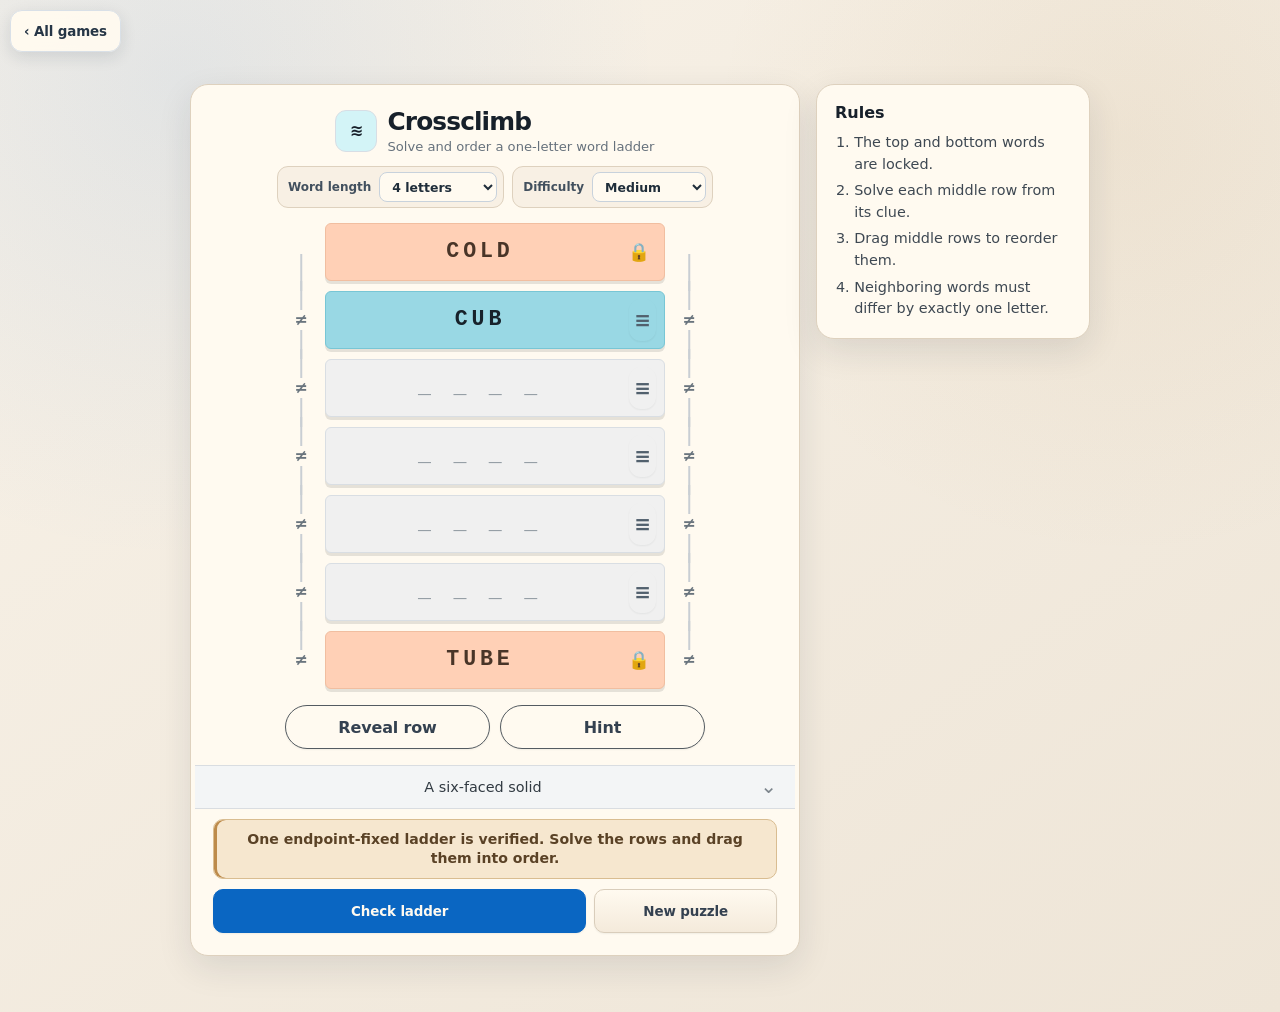
==== commit ef72257f: "Works reasonably well for real now" ====
--- a/crossclimb.html
+++ b/crossclimb.html
@@ -3,1679 +3,10 @@
 <head>
 <meta charset="utf-8">
 <meta name="viewport" content="width=device-width,initial-scale=1,viewport-fit=cover">
-<title>Crossclimb | Daily Games</title>
-<style>
-:root{
-  --bg:#eef1f5;
-  --bg-warm:#f8f7f4;
-  --panel:rgba(255,250,240,.94);
-  --panel-solid:#fffaf0;
-  --ink:#17202a;
-  --ink-soft:#344150;
-  --muted:#687586;
-  --line:#d7dee7;
-  --line-strong:#bdc8d5;
-  --accent:#1769d2;
-  --accent-dark:#0d54b5;
-  --accent-soft:#eaf2ff;
-  --accent-ring:rgba(23,105,210,.22);
-  --danger:#b42318;
-  --danger-soft:#fff0ee;
-  --ok:#087443;
-  --ok-soft:#eaf8f0;
-  --shadow-sm:0 3px 10px rgba(25,39,55,.08);
-  --shadow:0 16px 42px rgba(25,39,55,.12),0 2px 7px rgba(25,39,55,.06);
-  --shadow-board:0 18px 34px rgba(24,34,46,.18),0 2px 7px rgba(24,34,46,.12);
-  --radius:20px;
-  --ease:cubic-bezier(.2,.8,.2,1);
-  font-family:Inter,ui-sans-serif,system-ui,-apple-system,BlinkMacSystemFont,"Segoe UI",sans-serif;
-  color-scheme:light;
-}
-*{box-sizing:border-box}
-html{min-height:100%;background:var(--bg)}
-body{
-  margin:0;
-  min-height:100vh;
-  padding:clamp(10px,2.2vw,28px);
-  color:var(--ink);
-  background:
-    radial-gradient(circle at 14% 8%,rgba(23,105,210,.10),transparent 30rem),
-    radial-gradient(circle at 88% 14%,rgba(66,153,225,.08),transparent 26rem),
-    linear-gradient(145deg,var(--bg-warm),var(--bg));
-  touch-action:manipulation;
-  -webkit-font-smoothing:antialiased;
-  text-rendering:optimizeLegibility;
-}
-button,input{font:inherit}
-button{
-  min-height:42px;
-  border:1px solid var(--line);
-  border-radius:12px;
-  padding:.68rem 1rem;
-  color:var(--ink-soft);
-  background:linear-gradient(#fffaf0,#f8fafc);
-  box-shadow:0 1px 2px rgba(23,32,42,.06);
-  font-weight:750;
-  letter-spacing:-.01em;
-  cursor:pointer;
-  transition:transform 130ms var(--ease),box-shadow 160ms var(--ease),border-color 160ms var(--ease),background-color 160ms var(--ease),color 160ms var(--ease),opacity 160ms var(--ease);
-  -webkit-tap-highlight-color:transparent;
-}
-button:not(.cell):active:not(:disabled){
-  transform:translateY(1px) scale(.985);
-  box-shadow:0 1px 3px rgba(25,39,55,.10);
-  transition-duration:70ms;
-}
-button:focus-visible,input:focus-visible{
-  outline:3px solid var(--accent-ring);
-  outline-offset:2px;
-}
-button:disabled{
-  color:#8d98a5;
-  background:#f3f5f7;
-  border-color:#e1e5ea;
-  box-shadow:none;
-  opacity:.68;
-  cursor:not-allowed;
-  transform:none;
-}
-button.primary{
-  color:#fffaf0;
-  border-color:var(--accent);
-  background:linear-gradient(180deg,#2378de,var(--accent));
-  box-shadow:0 7px 16px rgba(23,105,210,.22),inset 0 1px rgba(255,250,240,.24);
-}
-.app{
-  width:min(100%,1120px);
-  margin:auto;
-  display:grid;
-  grid-template-columns:minmax(0,720px) minmax(270px,330px);
-  gap:clamp(14px,2vw,24px);
-  align-items:start;
-}
-.card{
-  position:relative;
-  overflow:hidden;
-  border:1px solid rgba(202,211,222,.88);
-  border-radius:var(--radius);
-  background:var(--panel);
-  box-shadow:var(--shadow);
-  backdrop-filter:blur(14px);
-  -webkit-backdrop-filter:blur(14px);
-  animation:cardIn 340ms var(--ease) both;
-}
-.card::before{
-  content:"";
-  position:absolute;
-  inset:0 0 auto;
-  height:1px;
-  background:linear-gradient(90deg,transparent,rgba(255,250,240,.95),transparent);
-  pointer-events:none;
-}
-.main{padding:clamp(14px,2vw,24px)}
-.side{padding:20px;animation-delay:60ms}
-.topbar{
-  display:flex;
-  align-items:center;
-  justify-content:space-between;
-  gap:16px;
-  margin-bottom:14px;
-}
-.title{display:flex;align-items:center;gap:12px;min-width:0}
-.logo{
-  width:42px;
-  height:42px;
-  flex:0 0 42px;
-  display:grid;
-  place-items:center;
-  border:1px solid #d7e4f7;
-  border-radius:13px;
-  color:#123e73;
-  background:linear-gradient(145deg,#f7fbff,#e7f1ff);
-  box-shadow:inset 0 1px rgba(255,250,240,.9),0 4px 12px rgba(23,105,210,.10);
-  font-size:1.65rem;
-  line-height:1;
-}
-.title h1{
-  margin:0;
-  font-size:clamp(1.35rem,3vw,1.82rem);
-  line-height:1.05;
-  letter-spacing:-.045em;
-  color:#13202e;
-}
-.subtitle{
-  margin-top:5px;
-  overflow:hidden;
-  color:var(--muted);
-  font-size:.82rem;
-  line-height:1.25;
-  text-overflow:ellipsis;
-  white-space:nowrap;
-}
-.timer{
-  flex:0 0 auto;
-  min-width:74px;
-  padding:.55rem .72rem;
-  border:1px solid #dce4ed;
-  border-radius:12px;
-  color:#263646;
-  background:#f8fafc;
-  box-shadow:inset 0 1px rgba(255,250,240,.9);
-  font-variant-numeric:tabular-nums;
-  font-size:.94rem;
-  font-weight:850;
-  letter-spacing:.035em;
-  text-align:center;
-  white-space:nowrap;
-}
-.size-control{
-  display:grid;
-  grid-template-columns:auto minmax(74px,102px) auto minmax(150px,1fr);
-  gap:9px;
-  align-items:center;
-  margin:0 0 16px;
-  padding:11px;
-  border:1px solid #e1e6ec;
-  border-radius:14px;
-  background:#f8fafc;
-}
-.size-control label{
-  color:#293746;
-  font-size:.86rem;
-  font-weight:800;
-  white-space:nowrap;
-}
-.size-control input{
-  width:100%;
-  height:42px;
-  border:1px solid var(--line-strong);
-  border-radius:10px;
-  padding:.55rem .7rem;
-  color:var(--ink);
-  background:#fffaf0;
-  box-shadow:inset 0 1px 2px rgba(25,39,55,.06);
-  font-weight:850;
-  text-align:center;
-  transition:border-color 150ms var(--ease),box-shadow 150ms var(--ease),background 150ms var(--ease);
-}
-.size-control input:focus{border-color:var(--accent);box-shadow:0 0 0 3px var(--accent-ring)}
-.size-control button{height:42px;padding:.55rem .9rem}
-.size-help{color:var(--muted);font-size:.77rem;line-height:1.3}
-.board-shell{
-  width:min(100%,666px);
-  margin:auto;
-  display:grid;
-  grid-template-columns:27px minmax(0,1fr);
-  grid-template-rows:auto 27px;
-  align-items:stretch;
-}
-.col-labels,.row-labels{
-  color:#4d5d6d;
-  font-size:.78rem;
-  font-weight:900;
-  letter-spacing:.025em;
-}
-.col-labels{grid-column:2;grid-row:2;display:grid;align-items:center;text-align:center}
-.row-labels{grid-column:1;grid-row:1;display:grid;align-items:center;text-align:center}
-.coord-label{display:grid;place-items:center;min-width:0;overflow:hidden}
-.board-wrap{
-  grid-column:2;
-  grid-row:1;
-  position:relative;
-  width:100%;
-  margin:0;
-  overflow:hidden;
-  border-radius:13px;
-  background:#d7dbe0;
-  box-shadow:var(--shadow-board),0 0 0 2px #26313c,0 0 0 6px rgba(255,250,240,.8);
-  isolation:isolate;
-}
-.board-wrap::before{content:"";display:block;padding-top:100%}
-.board-wrap::after{
-  content:"";
-  position:absolute;
-  z-index:9;
-  inset:0;
-  border-radius:inherit;
-  box-shadow:inset 0 0 0 1px rgba(255,250,240,.28),inset 0 10px 20px rgba(255,250,240,.05);
-  pointer-events:none;
-}
-.board{
-  position:absolute;
-  inset:0;
-  display:grid;
-  width:100%;
-  height:100%;
-  min-width:0;
-  min-height:0;
-  user-select:none;
-  -webkit-user-select:none;
-  touch-action:none;
-}
-.cell{
-  appearance:none;
-  -webkit-appearance:none;
-  position:relative;
-  display:block;
-  width:100%;
-  height:100%;
-  min-width:0;
-  min-height:0;
-  overflow:hidden;
-  margin:0;
-  padding:0;
-  border:0 solid rgba(20,27,34,.76);
-  border-radius:0;
-  outline:none;
-  color:#1f2b37;
-  background:var(--cell);
-  background-image:none;
-  box-shadow:none;
-  line-height:1;
-  cursor:pointer;
-  transition:filter 110ms var(--ease),box-shadow 110ms var(--ease);
-}
-.cell:active{transform:none;filter:brightness(.97) saturate(1.04)}
-.cell::after{
-  content:"";
-  position:absolute;
-  z-index:8;
-  inset:8%;
-  border-radius:8px;
-  border:0 solid transparent;
-  opacity:1;
-  pointer-events:none;
-  transition:box-shadow 140ms var(--ease),background 140ms var(--ease),border-color 140ms var(--ease),transform 140ms var(--ease),opacity 140ms var(--ease);
-}
-.cell:focus-visible::after{
-  box-shadow:inset 0 0 0 3px #fffaf0,0 0 0 3px var(--accent),0 0 0 6px rgba(23,105,210,.20);
-}
-.cell .mark{
-  position:absolute;
-  z-index:5;
-  inset:0;
-  display:grid;
-  place-items:center;
-  overflow:hidden;
-  color:#182431;
-  font-size:min(42px,calc(58vmin / var(--n)));
-  font-weight:900;
-  line-height:1;
-  text-shadow:0 1px 0 rgba(255,250,240,.62),0 2px 5px rgba(18,29,40,.14);
-  pointer-events:none;
-}
-.cell.queen .mark{
-  top:50%;
-  right:auto;
-  bottom:auto;
-  left:50%;
-  width:auto;
-  height:auto;
-  display:block;
-  overflow:visible;
-  text-align:center;
-  transform:translate(-50%,-50%);
-}
-.cell.queen.queen-enter .mark{
-  animation:queenIn 170ms var(--ease) both;
-}
-.cell.x .mark{font-size:0;opacity:.78;text-shadow:none}
-.cell.x .mark::before,.cell.x .mark::after{
-  content:"";
-  position:absolute;
-  left:18%;
-  top:calc(50% - 2px);
-  width:64%;
-  height:clamp(2px,.32em,4px);
-  border-radius:999px;
-  background:currentColor;
-  transform-origin:center;
-}
-.cell.x.x-enter .mark::before,.cell.x.x-enter .mark::after{
-  animation:xIn 140ms var(--ease) both;
-}
-.cell.x .mark::before{transform:rotate(45deg)}
-.cell.x .mark::after{transform:rotate(-45deg)}
-.cell.conflict::after{
-  background:repeating-linear-gradient(135deg,rgba(180,35,24,.14) 0 6px,rgba(180,35,24,.36) 6px 11px);
-  box-shadow:inset 0 0 0 3px var(--danger),0 0 0 2px rgba(255,250,240,.68),0 0 14px rgba(180,35,24,.34);
-  animation:conflictNudge 220ms var(--ease) both;
-}
-.cell.hint-area::before,.cell.hint-target::before{
-  content:"";
-  position:absolute;
-  z-index:4;
-  border-radius:8px;
-  pointer-events:none;
-}
-.cell.hint-area::before{
-  inset:7%;
-  border:2px solid rgba(23,105,210,.72);
-  background:rgba(255,250,240,.13);
-  animation:hintAreaIn 160ms var(--ease) both;
-}
-.cell.hint-target::before{
-  inset:13%;
-  border:3px solid var(--accent);
-  background:rgba(23,105,210,.17);
-  box-shadow:0 0 0 3px rgba(255,250,240,.72),0 0 0 6px rgba(23,105,210,.25),0 0 18px rgba(23,105,210,.24);
-  animation:hintPulse .72s var(--ease) infinite alternate;
-}
-.cell.hint-problem::before{
-  border-color:var(--danger);
-  background:rgba(180,35,24,.18);
-  box-shadow:0 0 0 3px rgba(255,250,240,.72),0 0 0 6px rgba(180,35,24,.25),0 0 18px rgba(180,35,24,.22);
-}
-.cell .mock-mark{
-  position:absolute;
-  z-index:7;
-  left:50%;
-  top:50%;
-  color:#174ea6;
-  font-size:min(42px,calc(58vmin / var(--n)));
-  font-weight:900;
-  line-height:1;
-  text-shadow:0 1px 0 rgba(255,250,240,.94);
-  filter:drop-shadow(0 2px 4px rgba(23,78,166,.32));
-  transform:translate(-50%,-50%) scale(.64);
-  pointer-events:none;
-}
-.cell.mock-queen-enter .mock-mark{
-  animation:mockQueenIn 160ms var(--ease) both;
-}
-.cell .mock-x-mark{
-  position:absolute;
-  z-index:6;
-  inset:0;
-  color:#174ea6;
-  opacity:.92;
-  pointer-events:none;
-}
-.cell .mock-x-mark::before,.cell .mock-x-mark::after{
-  content:"";
-  position:absolute;
-  left:25%;
-  top:calc(50% - 1.5px);
-  width:50%;
-  height:clamp(2px,.25em,3px);
-  border-radius:999px;
-  background:currentColor;
-  box-shadow:0 0 0 1px rgba(255,250,240,.76),0 1px 4px rgba(23,78,166,.24);
-  transform-origin:center;
-}
-.cell.mock-x-enter .mock-x-mark::before,.cell.mock-x-enter .mock-x-mark::after{
-  animation:mockXIn 140ms var(--ease) both;
-}
-.cell .mock-x-mark::before{transform:rotate(45deg)}
-.cell .mock-x-mark::after{transform:rotate(-45deg)}
-.cell.mock-queen::after,.cell.mock-x::after{
-  background:rgba(255,250,240,.07);
-  box-shadow:inset 0 0 0 2px rgba(23,78,166,.75),0 0 0 1px rgba(255,250,240,.55);
-}
-.mock-tools{
-  display:grid;
-  grid-template-columns:minmax(145px,1fr) auto;
-  gap:9px;
-  align-items:center;
-  margin:10px 0 3px;
-  padding:10px;
-  border:1px solid #e1e7ee;
-  border-radius:14px;
-  background:#f8fafc;
-}
-.mock-tools button{min-height:42px;border-radius:10px;padding:.62rem .82rem}
-.mock-tools .mock-toggle{
-  color:#17406f;
-  border-color:#b9cae1;
-  background:linear-gradient(#f8fbff,#eef5ff);
-}
-.mock-tools .mock-toggle.active{
-  color:#fffaf0;
-  border-color:#174ea6;
-  background:linear-gradient(180deg,#2866bc,#174ea6);
-  box-shadow:0 7px 16px rgba(23,78,166,.22),inset 0 1px rgba(255,250,240,.2);
-  animation:toggleOn 180ms var(--ease) both;
-}
-.mock-tools .mock-help{
-  grid-column:1/-1;
-  min-height:1.25em;
-  color:var(--muted);
-  font-size:.76rem;
-  line-height:1.35;
-}
-.mock-tools .mock-help.active{color:#17406f;font-weight:700}
-.mock-legend{display:inline-block;color:#174ea6;transform:scale(.78)}
-.cell.idle-forced::before{
-  content:"";
-  position:absolute;
-  z-index:5;
-  inset:13%;
-  border:3px solid rgba(255,250,240,.97);
-  border-radius:9px;
-  box-shadow:0 0 0 4px rgba(23,105,210,.86),0 0 20px 6px rgba(23,105,210,.42);
-  pointer-events:none;
-  animation:forcedTileFlash .76s var(--ease) infinite;
-}
-.cell.simulated-queen .mark{
-  color:var(--accent);
-  filter:drop-shadow(0 1px 0 #fffaf0) drop-shadow(0 0 6px rgba(23,105,210,.50));
-  animation:simQueenPop 180ms var(--ease) both;
-}
-.cell.simulated-x{color:var(--accent)}
-.cell.simulated-x .mark{opacity:.96}
-.cell.hint-problem .mark,.cell.simulated-queen.hint-problem .mark{
-  color:var(--danger);
-  filter:drop-shadow(0 1px 0 #fffaf0) drop-shadow(0 0 6px rgba(180,35,24,.48));
-}
-.generating{
-  position:absolute;
-  z-index:10;
-  inset:0;
-  display:none;
-  place-items:center;
-  padding:22px;
-  color:#223449;
-  background:rgba(250,252,255,.90);
-  backdrop-filter:blur(5px);
-  -webkit-backdrop-filter:blur(5px);
-  font-weight:800;
-  text-align:center;
-}
-.generating.show{display:grid;animation:overlayIn 150ms ease-out both}
-.spinner{
-  width:35px;
-  height:35px;
-  margin:0 auto 11px;
-  border:4px solid #d8e1eb;
-  border-top-color:var(--accent);
-  border-radius:50%;
-  box-shadow:0 0 0 4px rgba(255,250,240,.65);
-  animation:spin .66s linear infinite;
-}
-.status{
-  min-height:3.4em;
-  margin:13px 0 4px;
-  padding:9px 12px;
-  display:grid;
-  place-items:center;
-  border:1px solid transparent;
-  border-radius:11px;
-  color:var(--muted);
-  background:transparent;
-  font-size:.87rem;
-  line-height:1.4;
-  text-align:center;
-  transition:color 150ms var(--ease),background 150ms var(--ease),border-color 150ms var(--ease),box-shadow 150ms var(--ease);
-}
-.status.ok{
-  color:var(--ok);
-  border-color:#bee5cf;
-  background:var(--ok-soft);
-  box-shadow:inset 3px 0 0 #2da86b;
-  font-weight:800;
-}
-.status.bad{
-  color:var(--danger);
-  border-color:#f0c5bf;
-  background:var(--danger-soft);
-  box-shadow:inset 3px 0 0 var(--danger);
-  font-weight:800;
-}
-.status.hint{
-  place-items:start;
-  color:#23415f;
-  border-color:#c6daf2;
-  background:#f2f7fd;
-  box-shadow:inset 3px 0 0 var(--accent);
-  white-space:pre-line;
-  text-align:left;
-}
-.status.hint ol{width:100%;margin:.1rem 0 .35rem;padding-left:1.65rem}
-.status.hint li{
-  padding:.22rem .42rem;
-  border-radius:7px;
-  opacity:.48;
-  transition:opacity 150ms var(--ease),background 150ms var(--ease),transform 150ms var(--ease);
-}
-.status.hint li.done{opacity:.74}
-.status.hint li.active{
-  color:#123f6b;
-  background:#dcecff;
-  box-shadow:inset 3px 0 0 var(--accent);
-  font-weight:800;
-  opacity:1;
-  transform:translateX(2px);
-}
-.status.hint .hint-footer{margin-top:.25rem;color:#23415f;font-weight:750}
-.actions{
-  display:grid;
-  grid-template-columns:repeat(5,minmax(0,1fr));
-  gap:8px;
-  margin-top:10px;
-}
-.actions button{min-width:0;padding:.65rem .35rem;border-radius:11px;font-size:.82rem;white-space:normal}
-.side h2{
-  margin:0 0 11px;
-  color:#1e2b39;
-  font-size:.92rem;
-  letter-spacing:.015em;
-  text-transform:uppercase;
-}
-.rules{
-  margin:0;
-  padding-left:1.28rem;
-  color:#394858;
-  font-size:.88rem;
-  line-height:1.55;
-}
-.rules li{padding-left:.12rem}
-.rules li+li{margin-top:7px}
-.rules li::marker{color:var(--accent);font-weight:850}
-.legend{
-  display:flex;
-  flex-wrap:wrap;
-  gap:9px 14px;
-  margin:17px 0 3px;
-  padding:11px 0 0;
-  border-top:1px solid #e4e8ed;
-  color:var(--muted);
-  font-size:.8rem;
-}
-.legend span{display:inline-flex;align-items:center;gap:5px}
-.legend b{color:var(--ink);font-size:1.05rem}
-.settings{margin-top:15px;padding-top:15px;border-top:1px solid var(--line)}
-.setting{
-  display:flex;
-  align-items:center;
-  justify-content:space-between;
-  gap:12px;
-  padding:10px 0;
-}
-.setting+.setting{border-top:1px solid #edf0f3}
-.setting label{color:#293746;font-size:.86rem;font-weight:750;cursor:pointer}
-.setting small{display:block;margin-top:3px;color:var(--muted);font-size:.75rem;font-weight:400;line-height:1.25}
-.switch{
-  appearance:none;
-  position:relative;
-  width:46px;
-  height:27px;
-  flex:0 0 auto;
-  margin:0;
-  border:1px solid #aab5c1;
-  border-radius:999px;
-  background:#b9c1ca;
-  box-shadow:inset 0 1px 3px rgba(22,33,44,.14);
-  cursor:pointer;
-  transition:background 170ms var(--ease),border-color 170ms var(--ease),box-shadow 170ms var(--ease);
-}
-.switch::after{
-  content:"";
-  position:absolute;
-  top:3px;
-  left:3px;
-  width:19px;
-  height:19px;
-  border-radius:50%;
-  background:#fffaf0;
-  box-shadow:0 2px 5px rgba(20,30,40,.24);
-  transition:transform 170ms var(--ease),box-shadow 170ms var(--ease);
-}
-.switch:checked{
-  border-color:var(--accent);
-  background:var(--accent);
-  box-shadow:inset 0 1px 3px rgba(4,49,105,.18),0 0 0 3px rgba(23,105,210,.10);
-}
-.switch:checked::after{transform:translateX(19px)}
-.switch:active::after{box-shadow:0 1px 3px rgba(20,30,40,.28)}
-.meta{margin-top:14px}
-.badge{
-  display:inline-flex;
-  align-items:center;
-  gap:5px;
-  padding:5px 9px;
-  border:1px solid #bfe4ce;
-  border-radius:999px;
-  color:#075d34;
-  background:#e8f7ee;
-  font-size:.72rem;
-  font-weight:850;
-  letter-spacing:.01em;
-}
-.badge::before{content:"✓";font-size:.78rem}
-.win{
-  position:fixed;
-  z-index:30;
-  inset:0;
-  display:none;
-  place-items:center;
-  padding:18px;
-  background:rgba(15,25,36,.52);
-  backdrop-filter:blur(7px);
-  -webkit-backdrop-filter:blur(7px);
-}
-.win.show{display:grid;animation:modalBackdropIn 180ms ease-out both}
-.win-card{
-  width:min(92vw,405px);
-  padding:29px;
-  border:1px solid rgba(255,250,240,.8);
-  border-radius:22px;
-  background:#fffaf0;
-  box-shadow:0 28px 70px rgba(10,20,32,.30);
-  text-align:center;
-  animation:modalCardIn 260ms var(--ease) both;
-}
-.win-crown{
-  width:82px;
-  height:82px;
-  margin:0 auto 10px;
-  display:grid;
-  place-items:center;
-  border:1px solid #cfe0f6;
-  border-radius:24px;
-  color:#134c8b;
-  background:linear-gradient(145deg,#f7fbff,#e6f1ff);
-  box-shadow:0 12px 26px rgba(23,105,210,.16),inset 0 1px rgba(255,250,240,.9);
-  font-size:3.4rem;
-}
-.win h2{margin:.25rem 0;color:#172535;font-size:1.55rem;letter-spacing:-.035em}
-.win p{margin:.55rem 0;color:var(--muted)}
-.win .row{display:flex;gap:9px;justify-content:center;margin-top:18px}
-.win .row button{min-width:120px}
-@keyframes cardIn{from{opacity:0;transform:translateY(8px)}to{opacity:1;transform:none}}
-@keyframes queenIn{0%{opacity:.2;transform:translate(-50%,-50%) scale(.62)}70%{opacity:1;transform:translate(-50%,-50%) scale(1.06)}100%{transform:translate(-50%,-50%) scale(1)}}
-@keyframes xIn{from{opacity:.2;scale:.5}to{opacity:1;scale:1}}
-@keyframes mockQueenIn{from{opacity:.2;transform:translate(-50%,-50%) scale(.38)}to{opacity:1;transform:translate(-50%,-50%) scale(.64)}}
-@keyframes mockXIn{from{opacity:.1;scale:.55}to{opacity:1;scale:1}}
-@keyframes conflictNudge{0%,100%{transform:none}35%{transform:translateX(-2px)}70%{transform:translateX(2px)}}
-@keyframes hintAreaIn{from{opacity:0;transform:scale(.88)}to{opacity:1;transform:none}}
-@keyframes hintPulse{from{transform:scale(.94);opacity:.72}to{transform:scale(1);opacity:1}}
-@keyframes forcedTileFlash{0%,100%{transform:scale(.84);opacity:.14}46%{transform:scale(1);opacity:1}}
-@keyframes simQueenPop{from{transform:translate(-50%,-50%) scale(.55);opacity:.2}to{transform:translate(-50%,-50%) scale(1);opacity:1}}
-@keyframes toggleOn{from{transform:scale(.98)}65%{transform:scale(1.015)}to{transform:none}}
-@keyframes spin{to{transform:rotate(360deg)}}
-@keyframes overlayIn{from{opacity:0}to{opacity:1}}
-@keyframes modalBackdropIn{from{opacity:0}to{opacity:1}}
-@keyframes modalCardIn{from{opacity:0;transform:translateY(10px) scale(.97)}to{opacity:1;transform:none}}
-@media(min-width:761px){.side{position:sticky;top:clamp(10px,2.2vw,28px)}}
-@media(max-width:900px){
-  .app{grid-template-columns:minmax(0,1fr) minmax(245px,285px);gap:14px}
-  .main{padding:16px}
-  .side{padding:17px}
-  .size-control{grid-template-columns:auto minmax(72px,94px) auto}.size-help{grid-column:1/-1}
-  .actions{grid-template-columns:repeat(3,minmax(0,1fr))}.actions .primary{grid-column:span 2}
-}
-@media(max-width:760px){
-  body{padding:8px}
-  .app{grid-template-columns:1fr;gap:10px}
-  .card{border-radius:16px;box-shadow:0 10px 28px rgba(25,39,55,.10)}
-  .main{padding:12px}
-  .side{padding:16px;box-shadow:0 7px 20px rgba(25,39,55,.08)}
-  .topbar{margin-bottom:12px}
-  .logo{width:38px;height:38px;flex-basis:38px;border-radius:11px;font-size:1.48rem}
-  .subtitle{display:none}
-  .timer{min-width:68px;padding:.5rem .6rem}
-  .size-control{grid-template-columns:auto minmax(70px,94px) auto;margin-bottom:13px;padding:9px}
-  .size-help{grid-column:1/-1}
-  .board-shell{width:100%;grid-template-columns:22px minmax(0,1fr);grid-template-rows:auto 22px}
-  .col-labels,.row-labels{font-size:.7rem}
-  .board-wrap{width:100%;min-width:0;min-height:0;border-radius:10px;box-shadow:0 11px 23px rgba(24,34,46,.15),0 0 0 2px #26313c,0 0 0 4px rgba(255,250,240,.72)}
-  .status{margin-top:11px;font-size:.82rem}
-  .mock-tools{grid-template-columns:1fr auto;padding:9px}
-  .actions{grid-template-columns:repeat(2,minmax(0,1fr));gap:7px}
-  .actions .primary{grid-column:span 2}
-  .legend{margin-top:14px}
-}
-@media(max-width:410px){
-  body{padding:6px}
-  .main{padding:10px}
-  .topbar{gap:8px}
-  .title{gap:8px}
-  .title h1{font-size:1.28rem}
-  .timer{min-width:62px;font-size:.84rem}
-  .size-control{grid-template-columns:auto minmax(62px,1fr) auto;gap:6px;padding:8px}
-  .size-control label{font-size:.78rem}
-  .size-control button{padding:.5rem .65rem}
-  .mock-tools{grid-template-columns:minmax(0,1fr) auto;gap:7px}
-  .mock-tools button{padding:.55rem .62rem;font-size:.78rem}
-  .actions button{font-size:.78rem}
-  .win-card{padding:22px 18px}
-  .win .row{flex-direction:column}.win .row button{width:100%}
-}
-@media(max-width:340px){
-  .logo{display:none}
-  .board-shell{grid-template-columns:18px minmax(0,1fr);grid-template-rows:auto 18px}
-  .size-control{grid-template-columns:1fr 68px}.size-control label{align-self:center}.size-control button{grid-column:1/-1}.size-help{grid-column:1/-1}
-}
-@media(prefers-reduced-motion:reduce){
-  *,*::before,*::after{scroll-behavior:auto!important;animation-duration:.01ms!important;animation-iteration-count:1!important;transition-duration:.01ms!important}
-}
-
-/* Daily games hub and companion games */
-[hidden]{display:none!important}
-.game-screen{width:100%}
-.suite-back{
-  position:fixed;z-index:40;top:max(10px,env(safe-area-inset-top));left:max(10px,env(safe-area-inset-left));
-  display:inline-flex;align-items:center;gap:7px;min-height:42px;padding:.55rem .82rem;border-radius:12px;
-  border:1px solid #d9e0e7;background:rgba(255,250,240,.96);box-shadow:0 5px 16px rgba(27,42,58,.12);
-  color:#263646;font-size:.84rem;font-weight:820;backdrop-filter:blur(10px)
-}
-.suite-back:active{transform:scale(.98);background:#f3f6f8}
-.games-home{display:grid;place-items:start center;min-height:calc(100vh - 20px);padding:0 0 20px}
-.games-hub{
-  width:min(100%,390px);padding:18px;border:1px solid #dfe3e7;border-radius:10px;background:#fffaf0;
-  box-shadow:0 1px 0 rgba(0,0,0,.02)
-}
-.games-hub h1{margin:2px 0 3px;font-size:1.2rem;line-height:1.25;letter-spacing:-.015em;color:#1d2226}
-.games-hub>p{margin:0 0 17px;color:#59636d;font-size:.88rem;line-height:1.35}
-.game-list{display:grid;gap:8px}
-.game-launch{
-  display:grid;grid-template-columns:minmax(0,1fr) 96px;min-height:108px;padding:0;overflow:hidden;
-  border:1px solid #e1e5e8;border-radius:9px;background:#fffaf0;color:#111;text-align:left;box-shadow:none
-}
-.game-launch:active{transform:scale(.995);background:#fbfbfb}
-.game-copy{display:flex;flex-direction:column;justify-content:space-between;min-width:0;padding:16px 15px 14px}
-.game-kicker{color:#59636d;font-size:.82rem;line-height:1.25}
-.game-name{font-size:1.35rem;font-weight:760;line-height:1.05;letter-spacing:-.025em}
-.game-art{display:grid;place-items:center;position:relative;overflow:hidden}
-.art-wend{background:#fff2c6}.art-patches{background:#ffdede}.art-sudoku{background:#cff6e8}.art-zip{background:#ffd9ca}
-.art-tango{background:#e7edf3}.art-queens{background:#f0e1ff}.art-pinpoint{background:#d8eaff}.art-crossclimb{background:#d3f4f7}
-.hub-icon{position:relative;width:48px;height:48px;border:1.8px solid #20252a;border-radius:6px;background:#fffaf0;box-shadow:0 1px 0 rgba(0,0,0,.08)}
-.wend-icon{display:grid;grid-template-columns:1fr 1fr;grid-template-rows:1fr 1fr;padding:3px;background:#fff8dc}
-.wend-icon span{display:grid;place-items:center;font-size:.74rem;font-weight:850}.wend-icon span:nth-child(2),.wend-icon span:nth-child(4){background:#ffd52f}
-.patches-icon{border:0;background:transparent;box-shadow:none}.patch-card{position:absolute;border:1.5px solid #222;border-radius:4px;background:#fffaf0}
-.patch-card.one{left:3px;top:8px;width:25px;height:34px;background:#65b8ff}.patch-card.two{right:1px;top:4px;width:28px;height:27px;background:#ff4c58;transform:rotate(11deg)}
-.patch-card.three{right:4px;bottom:1px;width:27px;height:14px;background:#ffd02e}.patch-card b{position:absolute;left:3px;top:2px;font-size:.58rem;color:#fffaf0}
-.sudoku-icon{display:grid;grid-template-columns:repeat(3,1fr);grid-template-rows:repeat(3,1fr);background:#c8f3dd}
-.sudoku-icon span{display:grid;place-items:center;border-right:1px solid #57605f;border-bottom:1px solid #57605f;font-size:.55rem;color:#096647}.sudoku-icon span:nth-child(3n){border-right:0}.sudoku-icon span:nth-child(n+7){border-bottom:0}
-.zip-icon{background:#ff7b39}.zip-track{position:absolute;inset:8px;border:3px solid #fffaf0;border-radius:12px}.zip-track:before,.zip-track:after{content:"";position:absolute;width:8px;height:8px;border-radius:50%;background:#fffaf0;border:1px solid #e45722}.zip-track:before{left:-5px;top:-5px}.zip-track:after{right:-5px;bottom:-5px}.zip-track i{position:absolute;left:8px;right:8px;top:50%;height:3px;background:#fffaf0;border-radius:3px}
-.tango-icon{overflow:hidden;background:linear-gradient(#8ab9ff 0 50%,#ffbd36 50% 100%)}
-.queens-icon{display:grid;grid-template-columns:repeat(3,1fr);grid-template-rows:repeat(3,1fr);overflow:hidden}.queens-icon i{border-right:1px solid #444;border-bottom:1px solid #444}.queens-icon i:nth-child(3n){border-right:0}.queens-icon i:nth-child(n+7){border-bottom:0}.queens-icon i:nth-child(1),.queens-icon i:nth-child(5){background:#bea9df}.queens-icon i:nth-child(2),.queens-icon i:nth-child(3){background:#ead6b7}.queens-icon i:nth-child(4),.queens-icon i:nth-child(7){background:#9ec3f5}.queens-icon i:nth-child(6),.queens-icon i:nth-child(8){background:#bce2bf}
-.pinpoint-icon{background:linear-gradient(#93c7ff 0 33%,#5fa7f3 33% 66%,#2876ce 66%);box-shadow:inset 0 -1px rgba(0,0,0,.2)}
-.cross-icon{background:#72d6df;padding:6px}.cross-icon:before{content:"";position:absolute;left:8px;right:8px;top:10px;height:4px;background:#fffaf0;box-shadow:0 9px 0 #fffaf0,0 18px 0 #fffaf0}.cross-icon:after{content:"";position:absolute;left:5px;top:20px;width:8px;height:3px;background:#fffaf0}
-.mini-game-screen{padding:8px 0 28px}
-.mini-game-layout{width:min(100%,900px);margin:auto;display:grid;grid-template-columns:minmax(0,610px) minmax(225px,1fr);gap:16px;align-items:start;padding-top:48px}
-.mini-main,.mini-side{background:#fffaf0;border:1px solid #dce3ea;border-radius:18px;box-shadow:0 12px 34px rgba(23,39,55,.11)}
-.mini-main{padding:clamp(14px,3vw,22px)}.mini-side{padding:18px}
-.mini-head{display:flex;align-items:center;justify-content:space-between;gap:12px;margin-bottom:15px}.mini-title{display:flex;align-items:center;gap:10px}.mini-title h1{margin:0;font-size:1.55rem;letter-spacing:-.035em}.mini-title p{margin:3px 0 0;color:#66717c;font-size:.82rem}.mini-emblem{display:grid;place-items:center;width:42px;height:42px;border:1px solid #d7dee5;border-radius:11px;font-weight:900;background:#f6f8fa}
-.mini-side h2{margin:0 0 10px;font-size:1rem}.mini-side ol,.mini-side ul{margin:0;padding-left:1.2rem;color:#3e4852;font-size:.9rem;line-height:1.5}.mini-side li+li{margin-top:5px}
-.mini-status{min-height:42px;margin:12px 0 8px;padding:10px 12px;border-radius:10px;background:#f6f8fa;color:#5a6570;font-size:.88rem;line-height:1.35;text-align:center}.mini-status.good{background:#eaf7ee;color:#0b6b3a;font-weight:750}.mini-status.bad{background:#fff0ee;color:#a43227;font-weight:750}
-.mini-actions{display:grid;grid-template-columns:repeat(3,minmax(0,1fr));gap:8px;margin-top:10px}.mini-actions button{min-height:44px;border-radius:10px;font-size:.84rem}.mini-actions .wide{grid-column:span 2}.mini-primary{background:#0a66c2!important;border-color:#0a66c2!important;color:#fffaf0!important}
-.wend-board{display:grid;grid-template-columns:repeat(4,1fr);gap:7px;width:min(100%,420px);margin:8px auto}.wend-cell{aspect-ratio:1;border:1px solid #cfd6dd;border-radius:11px;background:#fffaf0;font-size:clamp(1.25rem,7vw,2rem);font-weight:850}.wend-cell.selected{background:#fff0b8;border-color:#c89d00}.wend-cell.used{background:#dcefe4;border-color:#6caa82;color:#246b3c}.wend-word-line{display:flex;justify-content:space-between;gap:12px;padding:10px 12px;border:1px solid #e0e5ea;border-radius:10px;background:#fafbfc}.wend-found{display:flex;flex-wrap:wrap;gap:7px;margin-top:10px}.wend-chip{padding:5px 9px;border-radius:999px;background:#e8f5ed;color:#17663c;font-size:.78rem;font-weight:750}
-.patch-board{display:grid;grid-template-columns:repeat(5,1fr);width:min(100%,470px);margin:8px auto;border:2px solid #252b31;border-radius:10px;overflow:hidden;touch-action:none}.patch-cell{position:relative;aspect-ratio:1;border:0;border-right:1px solid #cbd2d9;border-bottom:1px solid #cbd2d9;border-radius:0;background:#fffaf0;font-size:1rem}.patch-cell:nth-child(5n){border-right:0}.patch-cell:nth-child(n+21){border-bottom:0}.patch-cell.start{box-shadow:inset 0 0 0 3px #0a66c2}.patch-cell .clue{display:grid;place-items:center;position:absolute;left:50%;top:50%;transform:translate(-50%,-50%);width:30px;height:30px;border:2px solid #20262c;border-radius:50%;background:#fffaf0;font-weight:850}.patch-cell.shape-0{background:#bfe8ff}.patch-cell.shape-1{background:#ffd3dc}.patch-cell.shape-2{background:#d8f2c5}.patch-cell.shape-3{background:#ffe9a8}.patch-cell.shape-4{background:#d9cff7}.patch-cell.shape-5{background:#ccefe9}
-.sudoku-board{display:grid;grid-template-columns:repeat(4,1fr);width:min(100%,430px);margin:10px auto;border:3px solid #252b31;border-radius:10px;overflow:hidden}.sudoku-cell{aspect-ratio:1;border:0;border-right:1px solid #8b949d;border-bottom:1px solid #8b949d;border-radius:0;background:#fffaf0;font-size:clamp(1.25rem,7vw,2rem);font-weight:780}.sudoku-cell:nth-child(2n){border-right:3px solid #252b31}.sudoku-cell:nth-child(4n){border-right:0}.sudoku-cell:nth-child(n+5):nth-child(-n+8){border-bottom:3px solid #252b31}.sudoku-cell:nth-child(n+13){border-bottom:0}.sudoku-cell.given{background:#e8f7f1;color:#176448}.sudoku-cell.conflict{background:#ffe7e4;color:#a12b20}
-.zip-board{display:grid;grid-template-columns:repeat(5,1fr);width:min(100%,470px);margin:10px auto;border:2px solid #222b31;border-radius:10px;overflow:hidden;touch-action:none}.zip-cell{position:relative;aspect-ratio:1;border:0;border-right:1px solid #d1d6db;border-bottom:1px solid #d1d6db;border-radius:0;background:#fffaf0}.zip-cell:nth-child(5n){border-right:0}.zip-cell:nth-child(n+21){border-bottom:0}.zip-cell.path{background:#ffd2bd;box-shadow:inset 0 0 0 5px #ff7a38}.zip-cell.current{box-shadow:inset 0 0 0 6px #d94f10}.zip-cell .num{position:absolute;left:50%;top:50%;transform:translate(-50%,-50%);display:grid;place-items:center;width:30px;height:30px;border:2px solid #252b31;border-radius:50%;background:#fffaf0;font-weight:850;z-index:2}.zip-cell .step{position:absolute;right:5px;bottom:3px;color:#7b3b1e;font-size:.58rem;font-weight:800}
-.tango-wrap{position:relative;width:min(100%,470px);margin:10px auto}.tango-board{display:grid;grid-template-columns:repeat(6,1fr);border:2px solid #252b31;border-radius:10px;overflow:hidden}.tango-cell{aspect-ratio:1;border:0;border-right:1px solid #c9d0d7;border-bottom:1px solid #c9d0d7;border-radius:0;background:#fffaf0;font-size:clamp(1.15rem,6vw,1.9rem)}.tango-cell:nth-child(6n){border-right:0}.tango-cell:nth-child(n+31){border-bottom:0}.tango-cell.sun{background:#fff2bd;color:#d78b00}.tango-cell.moon{background:#dceaff;color:#226dc1}.tango-cell.given{box-shadow:inset 0 0 0 3px rgba(35,45,55,.18)}.tango-cell.conflict{background:#ffe0dd!important;color:#a5281d!important}.tango-relation{position:absolute;z-index:4;display:grid;place-items:center;width:20px;height:20px;border:1px solid #2a3035;border-radius:5px;background:#fffaf0;font-size:.7rem;font-weight:900;transform:translate(-50%,-50%);pointer-events:none}
-.pinpoint-clues{display:grid;gap:8px;margin:12px 0}.pin-clue{padding:13px 14px;border:1px solid #d8e0e8;border-radius:11px;background:#e9f3ff;color:#154e8a;font-size:1rem;font-weight:750}.pin-clue.hidden{color:transparent;background:#f2f4f6;position:relative}.pin-clue.hidden:after{content:"Hidden clue";position:absolute;left:14px;color:#7b858f;font-weight:600}.pin-form{display:grid;grid-template-columns:minmax(0,1fr) auto;gap:8px}.pin-form input,.cross-answer{min-height:44px;border:1px solid #cbd4dc;border-radius:10px;padding:.7rem .8rem;font:inherit}.pin-form input:focus,.cross-answer:focus{outline:3px solid rgba(10,102,194,.16);border-color:#0a66c2}
-.cross-clues{display:grid;gap:8px}.cross-clue{display:grid;grid-template-columns:minmax(0,1fr) 120px;gap:8px;align-items:center;padding:10px;border:1px solid #dce2e7;border-radius:10px;background:#fafbfc}.cross-clue label{font-size:.86rem;color:#45515c}.cross-order{display:grid;gap:7px;margin-top:12px}.cross-rung{display:grid;grid-template-columns:40px 1fr 40px;align-items:center;gap:7px}.cross-rung button{min-height:38px;padding:0;border-radius:8px}.cross-word{padding:10px;border:1px solid #b8c9d8;border-radius:9px;background:#eaf7f8;text-align:center;font-weight:850;letter-spacing:.12em}
-.suite-win{z-index:60}.suite-win .win-card{max-width:370px}
-@media(max-width:760px){
-  .suite-back{position:absolute;top:8px;left:8px}.mini-game-layout{grid-template-columns:1fr;gap:10px;padding-top:48px}.mini-side{box-shadow:none}.mini-main,.mini-side{border-radius:14px}.games-hub{width:min(100%,390px);padding:14px}.game-launch{grid-template-columns:minmax(0,1fr) 90px;min-height:104px}.game-name{font-size:1.25rem}.mini-actions{grid-template-columns:repeat(2,minmax(0,1fr))}.mini-actions .wide{grid-column:auto}.cross-clue{grid-template-columns:1fr}.cross-answer{width:100%}
-}
-@media(max-width:380px){.game-launch{grid-template-columns:minmax(0,1fr) 82px}.game-copy{padding:14px 12px}.games-hub{padding:11px}.mini-main{padding:12px}.mini-title h1{font-size:1.35rem}}
-
-
-/* Per-game sizing and richer scalable boards */
-.mini-head{flex-wrap:wrap;align-items:flex-start}
-.mini-size-control{
-  display:flex;align-items:center;gap:8px;min-height:40px;padding:5px 6px 5px 10px;
-  border:1px solid #dce3ea;border-radius:11px;background:#f7f9fb;color:#42505e
-}
-.mini-size-control label{font-size:.75rem;font-weight:800;white-space:nowrap}
-.mini-size-control select{
-  min-height:30px;border:1px solid #c8d2dc;border-radius:8px;padding:3px 28px 3px 8px;
-  color:#1f2d3a;background:#fffaf0;font:inherit;font-size:.78rem;font-weight:800
-}
-.mini-size-control select:focus-visible{outline:3px solid rgba(10,102,194,.16);outline-offset:1px;border-color:#0a66c2}
-.mini-actions.four{grid-template-columns:repeat(4,minmax(0,1fr))}
-.wend-board,.patch-board,.sudoku-board,.zip-board,.tango-board{max-width:100%}
-.wend-board{--wend-size:4;grid-template-columns:repeat(var(--wend-size),1fr)}
-.wend-board[data-size="5"]{width:min(100%,470px);gap:5px}.wend-board[data-size="3"]{width:min(100%,360px)}
-.patch-board{--patch-size:5;grid-template-columns:repeat(var(--patch-size),1fr);background:#f7f9fb}
-.patch-cell{position:relative;isolation:isolate;overflow:hidden;transition:none}
-.patch-cell .clue{z-index:4;box-shadow:0 2px 5px rgba(20,30,40,.14)}
-.patch-cell.filled{color:#1b2a38}
-.patch-cell.shape-0{background:linear-gradient(145deg,#9bdcff,#c8efff)}
-.patch-cell.shape-1{background:linear-gradient(145deg,#ff9eab,#ffd1d7)}
-.patch-cell.shape-2{background:linear-gradient(145deg,#a8e68f,#d8f5ca)}
-.patch-cell.shape-3{background:linear-gradient(145deg,#ffd45c,#ffedb0)}
-.patch-cell.shape-4{background:linear-gradient(145deg,#bca4f2,#dfd3fb)}
-.patch-cell.shape-5{background:linear-gradient(145deg,#8cded0,#c9f1ea)}
-.patch-cell.shape-6{background:linear-gradient(145deg,#ffb878,#ffe0bd)}
-.patch-cell.shape-7{background:linear-gradient(145deg,#8db8ff,#c8dcff)}
-.patch-cell.shape-8{background:linear-gradient(145deg,#f3a4e5,#f8d4f2)}
-.patch-cell.shape-9{background:linear-gradient(145deg,#9fd7a8,#d3efd8)}
-.patch-cell.shape-10{background:linear-gradient(145deg,#f5c88b,#f9e3bd)}
-.patch-cell.shape-11{background:linear-gradient(145deg,#94d3e7,#caedf5)}
-.patch-cell.patch-anchor::after{
-  content:"";position:absolute;z-index:2;right:10%;bottom:10%;opacity:.32;pointer-events:none;
-  border:2px solid currentColor;background:rgba(255,250,240,.28)
-}
-.patch-cell.patch-anchor.patch-square::after{width:28%;aspect-ratio:1;border-radius:4px}
-.patch-cell.patch-anchor.patch-wide::after{width:44%;height:16%;border-radius:999px}
-.patch-cell.patch-anchor.patch-tall::after{width:16%;height:44%;border-radius:999px}
-.patch-cell.start{z-index:3;box-shadow:inset 0 0 0 4px #0a66c2,0 0 0 2px rgba(255,250,240,.85)}
-.sudoku-board{--sudoku-size:4;grid-template-columns:repeat(var(--sudoku-size),1fr)}
-.sudoku-board[data-size="6"]{width:min(100%,470px)}.sudoku-board[data-size="9"]{width:min(100%,520px)}
-.sudoku-board[data-size="6"] .sudoku-cell{font-size:clamp(1rem,5.2vw,1.55rem)}
-.sudoku-board[data-size="9"] .sudoku-cell{font-size:clamp(.78rem,3.9vw,1.22rem)}
-.zip-board{--zip-size:5;grid-template-columns:repeat(var(--zip-size),1fr)}
-.zip-board[data-size="7"],.zip-board[data-size="8"]{width:min(100%,520px)}
-.zip-board[data-size="7"] .zip-cell .num,.zip-board[data-size="8"] .zip-cell .num{width:25px;height:25px;font-size:.76rem}
-.zip-board[data-size="7"] .zip-cell .step,.zip-board[data-size="8"] .zip-cell .step{font-size:.48rem}
-.tango-board{--tango-size:6;grid-template-columns:repeat(var(--tango-size),1fr)}
-.tango-wrap[data-size="4"]{width:min(100%,380px)}.tango-wrap[data-size="8"]{width:min(100%,520px)}
-.tango-wrap[data-size="8"] .tango-cell{font-size:clamp(.82rem,4vw,1.35rem)}
-.pinpoint-clues[data-count="6"]{gap:6px}.pinpoint-clues[data-count="6"] .pin-clue{padding:10px 12px;font-size:.9rem}
-.cross-order[data-length="6"]{gap:5px}.cross-order[data-length="6"] .cross-word{padding:8px}
-@media(max-width:620px){
-  .mini-size-control{width:100%;justify-content:space-between}
-  .mini-size-control select{min-width:104px}
-  .mini-actions.four{grid-template-columns:repeat(2,minmax(0,1fr))}
-}
-@media(max-width:380px){
-  .mini-size-control{padding-left:8px}.mini-size-control label{font-size:.72rem}.mini-size-control select{font-size:.74rem}
-}
-
-
-/* Difficulty controls and verified-puzzle presentation */
-.queens-controls{
-  grid-template-columns:auto minmax(72px,96px) auto minmax(94px,118px) auto 1fr;
-}
-.size-control select{
-  height:42px;min-width:0;border:1px solid var(--line);border-radius:10px;padding:0 30px 0 10px;
-  color:var(--ink);background:#fffaf0;font:inherit;font-size:.82rem;font-weight:800
-}
-.size-control select:focus-visible{outline:3px solid var(--accent-ring);border-color:var(--accent)}
-.mini-controls{display:flex;flex-wrap:wrap;justify-content:flex-end;gap:8px}
-.mini-controls .mini-size-control{width:auto}
-.patch-cell.clue-cell{background:#fffaf0}
-.patch-cell .clue{
-  --patch-clue:#65b8ff;z-index:5;display:grid;place-items:center;position:absolute;left:50%;top:50%;
-  transform:translate(-50%,-50%);border:1.8px solid #26323d;background:var(--patch-clue);color:#111;
-  box-shadow:0 2px 5px rgba(20,30,40,.16);font-size:clamp(.68rem,3.4vw,.98rem);font-weight:900;line-height:1
-}
-.patch-cell .clue.patch-square{width:44%;aspect-ratio:1;border-radius:7px}
-.patch-cell .clue.patch-wide{width:66%;height:34%;border-radius:7px}
-.patch-cell .clue.patch-tall{width:34%;height:66%;border-radius:7px}
-.patch-cell .clue .clue-empty{font-size:.72em;opacity:.78}
-.patch-cell.filled .clue{box-shadow:0 2px 5px rgba(20,30,40,.18),0 0 0 2px rgba(255,250,240,.72)}
-.patch-cell.patch-anchor::after{display:none!important}
-.zip-cell{box-sizing:border-box}
-.zip-cell.wall-right{border-right-color:#27313a!important;border-right-width:4px!important}
-.zip-cell.wall-bottom{border-bottom-color:#27313a!important;border-bottom-width:4px!important}
-.cross-order::before,.cross-order::after{display:block;padding:5px 9px;color:#61707e;font-size:.68rem;font-weight:900;letter-spacing:.12em;text-align:center}
-.cross-order::before{content:"TOP"}.cross-order::after{content:"BOTTOM"}
-.cross-answer.prefilled{background:#e9f6ee;color:#17663c;font-weight:850}
-.verified-note{font-weight:800;color:#0a6b3b}
-@media(max-width:760px){
-  .queens-controls{grid-template-columns:auto minmax(68px,1fr) auto minmax(90px,1fr)}
-  .queens-controls button{grid-column:1/-1}.queens-controls .size-help{grid-column:1/-1}
-  .mini-controls{width:100%;display:grid;grid-template-columns:1fr 1fr}
-  .mini-controls .mini-size-control{width:100%}
-}
-@media(max-width:410px){
-  .queens-controls{grid-template-columns:1fr 1fr}.queens-controls label{align-self:center}
-  .mini-controls{grid-template-columns:1fr}
-}
-
-
-/* v9: five-level controls, drag-based Patches, and mobile Crossclimb */
-.queens-controls{grid-template-columns:auto minmax(78px,110px) auto 1fr}
-.patch-board{touch-action:none;-webkit-user-select:none;user-select:none}
-.patch-cell.clue-cell{cursor:grab}
-.patch-cell.drag-origin{box-shadow:inset 0 0 0 4px #0a66c2,0 0 0 2px rgba(255,250,240,.92);z-index:8}
-.patch-cell.patch-preview{z-index:6;background:rgba(10,102,194,.13)!important}
-.patch-cell.patch-preview-valid{background:rgba(5,118,66,.18)!important}
-.patch-cell.patch-preview-invalid{background:rgba(180,35,24,.16)!important}
-.patch-cell.patch-preview-edge{box-shadow:inset 0 0 0 2px currentColor}
-.patch-cell .clue:empty::after{content:""}
-.cross-main{overflow:visible}
-.cross-ladder{width:min(100%,420px);margin:14px auto 12px;display:grid;gap:10px;touch-action:none;user-select:none}
-.cross-ladder-row{position:relative;display:grid;grid-template-columns:32px minmax(0,1fr) 32px;align-items:center;gap:8px;min-height:58px}
-.cross-rail{align-self:stretch;position:relative;display:grid;place-items:center;color:#69747d;font-size:1rem;font-weight:900}
-.cross-rail::before{content:"";position:absolute;top:-10px;bottom:-10px;left:50%;width:1.5px;background:#c9ced3;transform:translateX(-50%);z-index:0}
-.cross-ladder-row:first-child .cross-rail::before{top:50%}
-.cross-ladder-row:last-child .cross-rail::before{bottom:50%}
-.cross-rel{position:relative;z-index:1;padding:2px;background:#fffaf0;line-height:1}
-.cross-card{position:relative;min-height:58px;border:1px solid #d9dee3;border-radius:6px;background:#f0f0f0;box-shadow:0 3px 0 rgba(0,0,0,.10);display:grid;place-items:center;padding:7px 42px 7px 12px}
-.cross-ladder-row.locked .cross-card{background:#ffd0b6;border-color:#f1bea0;color:#493528}
-.cross-ladder-row.active .cross-card{background:#99d8e4;border-color:#78c6d5}
-.cross-ladder-row.dragging .cross-card{opacity:.7;transform:scale(.985)}
-.cross-lock{position:absolute;right:14px;top:50%;transform:translateY(-50%);font-size:1.1rem}
-.cross-grip{position:absolute;right:8px;top:50%;transform:translateY(-50%);width:27px;height:38px;border:0;background:transparent;padding:0;color:#51606d;font-size:1.25rem;cursor:grab;touch-action:none}
-.cross-word-fixed,.cross-row-input{font:900 clamp(1rem,4.8vw,1.35rem)/1.1 ui-monospace,SFMono-Regular,Menlo,Consolas,monospace;letter-spacing:.18em;text-align:center;text-transform:uppercase}
-.cross-row-input{width:100%;min-width:0;border:0;background:transparent;outline:0;padding:7px 2px;color:#17222b}
-.cross-row-input::placeholder{color:#6d7a84;opacity:.72;letter-spacing:.22em}
-.cross-row-actions{width:min(100%,420px);margin:16px auto;display:grid;grid-template-columns:1fr 1fr;gap:10px}
-.cross-row-actions button{min-height:44px;border:1.5px solid #545b61;border-radius:999px;background:#fffaf0}
-.cross-clue-bar{margin:0 -18px -2px;padding:13px 42px 13px 18px;border-top:1px solid #d9dde1;border-bottom:1px solid #d9dde1;background:#f3f5f6;text-align:center;font-size:.9rem;color:#313a42;position:relative}
-.cross-clue-bar::after{content:"⌄";position:absolute;right:18px;top:50%;transform:translateY(-56%);font-size:1.25rem;color:#7c858c}
-@media(max-width:760px){.queens-controls{grid-template-columns:auto minmax(72px,1fr) auto}.queens-controls .size-help{grid-column:1/-1}.cross-ladder{gap:9px}.cross-ladder-row{min-height:54px}.cross-card{min-height:54px}.cross-clue-bar{margin-left:-14px;margin-right:-14px}}
-
-/* Unified board rendering: one shared frame treatment prevents clipped and mismatched grid borders. */
-.patch-board,.sudoku-board,.zip-board,.tango-board{
-  border-color:#26313c;
-  border-radius:13px;
-  background:#26313c;
-  box-shadow:0 12px 26px rgba(24,34,46,.16),0 0 0 1px rgba(255,250,240,.78);
-  isolation:isolate;
-}
-.patch-cell,.sudoku-cell,.zip-cell,.tango-cell{
-  min-width:0;
-  min-height:0;
-  margin:0;
-  background-clip:padding-box;
-  border-color:#aab6c2;
-}
-.sudoku-cell{
-  border-color:#8e9aa6;
-  box-shadow:none;
-}
-.sudoku-cell.given{background:#e8f7f1;color:#176448}
-/* Shared cream surface palette and crisp board frames. */
-:root{
-  --bg:#eee5d7;
-  --bg-warm:#f8f2e8;
-  --panel:rgba(255,250,240,.94);
-  --panel-solid:#fffaf0;
-  --line:#d9cdbb;
-  --line-strong:#c8b89f;
-}
-html{background:var(--bg)}
-body{background:radial-gradient(circle at 14% 8%,rgba(23,105,210,.09),transparent 30rem),radial-gradient(circle at 88% 14%,rgba(167,119,46,.08),transparent 26rem),linear-gradient(145deg,var(--bg-warm),var(--bg))}
-button{border-color:var(--line);background:linear-gradient(#fffaf0,#f4eadb)}
-.mini-main,.mini-side,.games-hub{background:#fffaf0;border-color:#ded1be}
-.mini-size-control,.wend-word-line,.mini-status{background:#f8f0e4;border-color:#ded1be}
-.patch-board,.sudoku-board,.zip-board,.tango-board{
-  border-color:#263746;
-  background:#263746;
-  border-radius:13px;
-  box-shadow:0 12px 26px rgba(24,34,46,.16),0 0 0 1px rgba(255,250,240,.88);
-}
-.sudoku-cell{background:#fffaf0;border-color:#c8bba7;background-clip:padding-box;box-shadow:none}
-.sudoku-cell.given{background:#e8f4e8;color:#176448}
-/* Clear mint states replace the previous gray-green panels. */
-.mini-status.good,.status.ok{background:#dff3e1;color:#145c3f;border-color:#a7d7b1;box-shadow:inset 3px 0 0 #2f9a5b}
-.wend-cell.used,.sudoku-cell.given,.tango-cell.given{background:#dff3e1;color:#145c3f}
-.sudoku-cell.conflict,.tango-cell.conflict{background:#ffe1d8!important;color:#9d2d21!important}
-/* Stable cell borders: warm, fixed-color frames and separators. */
-.patch-board,.sudoku-board,.zip-board,.tango-board{border:2px solid #987447!important;background:#987447!important;box-shadow:0 8px 20px rgba(66,46,22,.14),0 0 0 1px rgba(255,250,240,.9)!important}
-.patch-cell,.sudoku-cell,.zip-cell,.tango-cell{border-color:#d7c3a2!important;border-style:solid!important;box-sizing:border-box;background-clip:padding-box}
-.patch-cell.filled{border-color:#aa8250!important}
-.sudoku-board{border-color:#7f613d!important;background:#7f613d!important}
-.sudoku-cell,.sudoku-cell.given{background:#fff8e8!important;color:#263746!important;font-weight:850}
-.sudoku-cell{font-size:clamp(1.45rem,8vw,2.35rem)!important}
-.sudoku-board[data-size="6"] .sudoku-cell{font-size:clamp(1.25rem,6.5vw,1.95rem)!important}
-.sudoku-board[data-size="9"] .sudoku-cell{font-size:clamp(1rem,5vw,1.45rem)!important}
-/* Center game configuration controls above every board. */
-.mini-head{justify-content:center!important}
-.mini-controls{width:100%;justify-content:center!important}
-@media(max-width:760px){.mini-controls{margin-left:auto;margin-right:auto}}
-</style>
+<title>Puzzle games</title>
+<link rel="stylesheet" href="assets/app.css?v=20260714-1">
 </head>
-<body>
-
-<section class="game-screen" id="queensScreen" hidden><button class="suite-back" data-home type="button">‹ All games</button>
-<div class="app">
-  <main class="card main">
-    <div class="topbar"><div class="title"><div class="logo">♛</div><div><h1>Queens</h1><div class="subtitle">Choose any board size; larger boards use more varied layouts</div></div></div><div class="timer" id="timer">00:00</div></div>
-    <div class="size-control queens-controls"><label for="boardSize">Board size</label><input id="boardSize" type="number" min="4" max="25" step="1" value="5" inputmode="numeric"><button id="applySize">Start</button><span class="size-help" id="sizeHelp">Every generated board is verified to have exactly one solution.</span></div>
-    <div class="board-shell"><div class="col-labels" id="colLabels" aria-hidden="true"></div><div class="row-labels" id="rowLabels" aria-hidden="true"></div><div class="board-wrap"><div class="board" id="board" role="grid" aria-label="Queens board"></div><div class="generating" id="generating"><div><div class="spinner"></div>Generating a unique logic puzzle…</div></div></div></div>
-    <div class="status" id="status" aria-live="polite">Click: empty → × → queen. Drag across cells to paint X marks.</div>
-    <div class="mock-tools"><button class="mock-toggle" id="mockMode" type="button" aria-pressed="false">Mock mode: Off</button><button id="clearMocks" type="button" disabled>Clear mocks</button><div class="mock-help" id="mockHelp">Turn on Mock mode: tap cycles mock × → mock queen; drag paints mock X's.</div></div>
-    <div class="actions"><button id="undo">Undo</button><button id="clear">Clear</button><button id="mistakes">Show mistakes</button><button id="hint">Rule out tile (3)</button><button class="primary" id="newGame">New game</button></div>
-  </main>
-  <aside class="card side"><h2>Rules</h2><ol class="rules"><li>Place exactly one queen in every row.</li><li>Place exactly one queen in every column.</li><li>Place exactly one queen in every colored region.</li><li>Queens cannot touch, including diagonally.</li></ol><div class="legend"><span><b>×</b> impossible</span><span><b>♛</b> queen</span><span><b class="mock-legend">×/♛</b> mock</span></div><div class="settings"><h2>Settings</h2><div class="setting"><label for="autoCheck">Auto-check<small>Highlight rule violations</small></label><input class="switch" id="autoCheck" type="checkbox" checked></div><div class="setting"><label for="autoXs">Auto-place X's<small>Mark cells blocked by queens</small></label><input class="switch" id="autoXs" type="checkbox" checked></div></div><div class="meta"><span class="badge">No guessing required</span></div></aside>
-</div>
-
-</section>
-<section class="game-screen mini-game-screen" id="wendScreen" hidden>
-  <button class="suite-back" data-home type="button">‹ All games</button>
-  <div class="mini-game-layout"><main class="mini-main"><div class="mini-head"><div class="mini-title"><div class="mini-emblem" style="background:#fff2c6">WE</div><div><h1>Wend</h1><p>Use every letter exactly once</p></div></div><div class="mini-controls"><div class="mini-size-control"><label for="wendSize">Grid size</label><select id="wendSize"><option value="3">3 × 3</option><option value="4" selected>4 × 4</option><option value="5">5 × 5</option></select></div><div class="mini-size-control"><label for="wendDifficulty">Difficulty</label><select id="wendDifficulty"><option value="easy">Easy</option><option value="medium" selected>Medium</option><option value="hard">Hard</option><option value="expert">Expert</option><option value="master">Master</option></select></div></div></div><div class="wend-word-line"><span>Current word</span><strong id="wendCurrent">—</strong></div><div class="wend-board" id="wendGrid"></div><div class="wend-found" id="wendFound"></div><div class="mini-status" id="wendStatus">Connect adjacent letters horizontally or vertically, then submit the word.</div><div class="mini-actions"><button id="wendUndo" type="button">Undo letter</button><button id="wendSubmit" class="mini-primary" type="button">Submit word</button><button id="wendReset" type="button">New puzzle</button></div></main><aside class="mini-side"><h2>Rules</h2><ol><li>Connect adjacent letters horizontally or vertically.</li><li>Every letter must be used exactly once.</li><li>Words cannot overlap.</li></ol></aside></div>
-</section>
-<section class="game-screen mini-game-screen" id="patchesScreen" hidden>
-  <button class="suite-back" data-home type="button">‹ All games</button>
-  <div class="mini-game-layout"><main class="mini-main"><div class="mini-head"><div class="mini-title"><div class="mini-emblem" style="background:#ffdede">▦</div><div><h1>Patches</h1><p>Complete every colorful shape</p></div></div><div class="mini-controls"><div class="mini-size-control"><label for="patchSize">Board</label><select id="patchSize"><option value="4">4 × 4</option><option value="5" selected>5 × 5</option><option value="6">6 × 6</option><option value="7">7 × 7</option><option value="8">8 × 8</option></select></div><div class="mini-size-control"><label for="patchDifficulty">Difficulty</label><select id="patchDifficulty"><option value="easy">Easy</option><option value="medium" selected>Medium</option><option value="hard">Hard</option><option value="expert">Expert</option><option value="master">Master</option></select></div></div></div><div class="patch-board" id="patchGrid"></div><div class="mini-status" id="patchStatus">Press a colored clue and drag down-right until the rectangle matches its symbol.</div><div class="mini-actions four"><button id="patchUndo" type="button">Undo</button><button id="patchReset" type="button">Clear</button><button id="patchHint" class="mini-primary" type="button">Hint</button><button id="patchNew" type="button">New puzzle</button></div></main><aside class="mini-side"><h2>Rules</h2><ol><li>Fill the entire grid with non-overlapping rectangles and squares.</li><li>Each patch contains exactly one colored clue at its top-left corner.</li><li>The clue shape specifies square, wide, or tall.</li><li>A displayed number is the patch's exact area; a blank clue may use any matching area.</li></ol></aside></div>
-</section>
-<section class="game-screen mini-game-screen" id="sudokuScreen" hidden>
-  <button class="suite-back" data-home type="button">‹ All games</button>
-  <div class="mini-game-layout"><main class="mini-main"><div class="mini-head"><div class="mini-title"><div class="mini-emblem" style="background:#cff6e8">123</div><div><h1>Mini Sudoku</h1><p>The classic game, made flexible</p></div></div><div class="mini-controls"><div class="mini-size-control"><label for="sudokuSize">Puzzle</label><select id="sudokuSize"><option value="4" selected>4 × 4</option><option value="6">6 × 6</option><option value="9">9 × 9</option></select></div><div class="mini-size-control"><label for="sudokuDifficulty">Difficulty</label><select id="sudokuDifficulty"><option value="easy">Easy</option><option value="medium" selected>Medium</option><option value="hard">Hard</option><option value="expert">Expert</option><option value="master">Master</option></select></div></div></div><div class="sudoku-board" id="sudokuGrid"></div><div class="mini-status" id="sudokuStatus">Fill every row, column and box without repeating a number.</div><div class="mini-actions"><button id="sudokuReset" type="button">Reset</button><button id="sudokuHint" class="mini-primary" type="button">Hint</button><button id="sudokuNew" type="button">New puzzle</button></div></main><aside class="mini-side"><h2>Rules</h2><ol><li>Every row contains each number exactly once.</li><li>Every column contains each number exactly once.</li><li>Every outlined box contains each number exactly once.</li></ol></aside></div>
-</section>
-<section class="game-screen mini-game-screen" id="zipScreen" hidden>
-  <button class="suite-back" data-home type="button">‹ All games</button>
-  <div class="mini-game-layout"><main class="mini-main"><div class="mini-head"><div class="mini-title"><div class="mini-emblem" style="background:#ffd9ca">↝</div><div><h1>Zip</h1><p>Complete the path</p></div></div><div class="mini-controls"><div class="mini-size-control"><label for="zipSize">Board</label><select id="zipSize"><option value="4">4 × 4</option><option value="5" selected>5 × 5</option><option value="6">6 × 6</option><option value="7">7 × 7</option><option value="8">8 × 8</option></select></div><div class="mini-size-control"><label for="zipDifficulty">Difficulty</label><select id="zipDifficulty"><option value="easy">Easy</option><option value="medium" selected>Medium</option><option value="hard">Hard</option><option value="expert">Expert</option><option value="master">Master</option></select></div></div></div><div class="zip-board" id="zipGrid"></div><div class="mini-status" id="zipStatus">Start at 1, pass through the numbers in order, and fill every cell.</div><div class="mini-actions four"><button id="zipUndo" type="button">Undo</button><button id="zipReset" type="button">Clear</button><button id="zipHint" class="mini-primary" type="button">Hint</button><button id="zipNew" type="button">New path</button></div></main><aside class="mini-side"><h2>Rules</h2><ol><li>Draw one continuous path through every cell.</li><li>Move only horizontally or vertically.</li><li>Pass through numbered cells in order.</li><li>Dark walls cannot be crossed.</li></ol></aside></div>
-</section>
-<section class="game-screen mini-game-screen" id="tangoScreen" hidden>
-  <button class="suite-back" data-home type="button">‹ All games</button>
-  <div class="mini-game-layout"><main class="mini-main"><div class="mini-head"><div class="mini-title"><div class="mini-emblem" style="background:linear-gradient(#8ab9ff 50%,#ffbd36 50%)">◐</div><div><h1>Tango</h1><p>Harmonize the grid</p></div></div><div class="mini-controls"><div class="mini-size-control"><label for="tangoSize">Board</label><select id="tangoSize"><option value="4">4 × 4</option><option value="6" selected>6 × 6</option><option value="8">8 × 8</option></select></div><div class="mini-size-control"><label for="tangoDifficulty">Difficulty</label><select id="tangoDifficulty"><option value="easy">Easy</option><option value="medium" selected>Medium</option><option value="hard">Hard</option><option value="expert">Expert</option><option value="master">Master</option></select></div></div></div><div class="tango-wrap" id="tangoWrap"><div class="tango-board" id="tangoGrid"></div><div id="tangoRelations"></div></div><div class="mini-status" id="tangoStatus">Tap a cell to cycle between sun and moon.</div><div class="mini-actions four"><button id="tangoUndo" type="button">Undo</button><button id="tangoReset" type="button">Clear</button><button id="tangoHint" class="mini-primary" type="button">Hint</button><button id="tangoNew" type="button">New puzzle</button></div></main><aside class="mini-side"><h2>Rules</h2><ol><li>Each row and column contains equal numbers of suns and moons.</li><li>No more than two identical symbols may touch in a row.</li><li>= means the cells match; × means they differ.</li></ol></aside></div>
-</section>
-<section class="game-screen mini-game-screen" id="pinpointScreen" hidden>
-  <button class="suite-back" data-home type="button">‹ All games</button>
-  <div class="mini-game-layout"><main class="mini-main"><div class="mini-head"><div class="mini-title"><div class="mini-emblem" style="background:#d8eaff">⌖</div><div><h1>Pinpoint</h1><p>Guess the category</p></div></div><div class="mini-controls"><div class="mini-size-control"><label for="pinpointSize">Clues</label><select id="pinpointSize"><option value="4">4 clues</option><option value="5" selected>5 clues</option><option value="6">6 clues</option></select></div><div class="mini-size-control"><label for="pinpointDifficulty">Difficulty</label><select id="pinpointDifficulty"><option value="easy">Easy</option><option value="medium" selected>Medium</option><option value="hard">Hard</option><option value="expert">Expert</option><option value="master">Master</option></select></div></div></div><div class="pinpoint-clues" id="pinpointClues"></div><form class="pin-form" id="pinpointForm"><input id="pinpointGuess" autocomplete="off" placeholder="Guess the category" aria-label="Guess the category"><button class="mini-primary" type="submit">Guess</button></form><div class="mini-status" id="pinpointStatus">Use as few clues as possible.</div><div class="mini-actions"><button id="pinpointReveal" type="button">Reveal clue</button><button id="pinpointNew" class="mini-primary wide" type="button">New puzzle</button></div></main><aside class="mini-side"><h2>How to play</h2><ol><li>Study the revealed clue.</li><li>Guess the category linking every clue.</li><li>Each incorrect guess reveals another clue.</li></ol></aside></div>
-</section>
-<section class="game-screen mini-game-screen" id="crossclimbScreen" hidden>
-  <button class="suite-back" data-home type="button">‹ All games</button>
-  <div class="mini-game-layout"><main class="mini-main cross-main"><div class="mini-head"><div class="mini-title"><div class="mini-emblem" style="background:#d3f4f7">≋</div><div><h1>Crossclimb</h1><p>Solve and order a one-letter word ladder</p></div></div><div class="mini-controls"><div class="mini-size-control"><label for="crossWordLength">Word length</label><select id="crossWordLength"><option value="4" selected>4 letters</option><option value="5">5 letters</option><option value="6">6 letters</option></select></div><div class="mini-size-control"><label for="crossDifficulty">Difficulty</label><select id="crossDifficulty"><option value="easy">Easy</option><option value="medium" selected>Medium</option><option value="hard">Hard</option><option value="expert">Expert</option><option value="master">Master</option></select></div></div></div><div class="cross-ladder" id="crossLadder" aria-label="Crossclimb word ladder"></div><div class="cross-row-actions"><button id="crossReveal" type="button">Reveal row</button><button id="crossHint" type="button">Hint</button></div><div class="cross-clue-bar" id="crossClue">Select a movable row to see its clue.</div><div class="mini-status" id="crossStatus">Complete the five middle words and drag them into the only valid order.</div><div class="mini-actions"><button id="crossCheck" class="mini-primary wide" type="button">Check ladder</button><button id="crossNew" type="button">New puzzle</button></div></main><aside class="mini-side"><h2>Rules</h2><ol><li>The top and bottom words are locked.</li><li>Solve each middle row from its clue.</li><li>Drag middle rows to reorder them.</li><li>Neighboring words must differ by exactly one letter.</li></ol></aside></div>
-</section>
-
-<div class="win" id="win"><div class="win-card"><div class="win-crown">♛</div><h2>Puzzle solved</h2><p id="winText"></p><div class="row"><button id="closeWin">View board</button><button class="primary" id="winNew">New game</button></div></div></div>
-<div class="win suite-win" id="suiteWin"><div class="win-card"><div class="win-crown" id="suiteWinIcon">✓</div><h2 id="suiteWinTitle">Puzzle solved</h2><p id="suiteWinText"></p><div class="row"><button id="suiteWinHome" type="button">All games</button><button class="primary" id="suiteWinAgain" type="button">Play again</button></div></div></div>
-<script>
-(function(){
-'use strict';
-var MIN_SIZE=4,MAX_SIZE=25,MAX_GENERATED_BASE=9;
-var $=function(s){return document.querySelector(s)};
-var boardEl=$('#board'),colLabelsEl=$('#colLabels'),rowLabelsEl=$('#rowLabels'),statusEl=$('#status'),genEl=$('#generating'),timerEl=$('#timer'),sizeInput=$('#boardSize');
-var n=5,regions=[],solution=[],regionColors=[],cells=[],history=[],moves=0,startedAt=0,timerId=null,solved=false,generationToken=0,dragState=null,hintsLeft=3,hintHistory=[],hintFocus=null,hintVisual=null,recentSolutionFamilies={},IDLE_HINT_MS=30000,idleHintTimer=null,idleFlashTimer=null,idleForcedTiles=[],lastValidMarkAt=0,hintPlaybackTimer=null,hintPlaybackToken=0,mockMode=false,mockQueens=new Set(),mockXs=new Set(),xAnimationTiles=new Set(),queenAnimationTiles=new Set(),mockXAnimationTiles=new Set(),mockQueenAnimationTiles=new Set(),mockClearOnNextPress=false,mockClearTimer=null;
-function randInt(max){return Math.floor(Math.random()*max)}
-function shuffle(a){for(var i=a.length-1;i>0;i--){var j=randInt(i+1),t=a[i];a[i]=a[j];a[j]=t}return a}
-function fmtTime(ms){var s=Math.max(0,Math.floor(ms/1000)),m=Math.floor(s/60);return String(m).padStart(2,'0')+':'+String(s%60).padStart(2,'0')}
-function startTimer(){clearInterval(timerId);startedAt=Date.now();timerEl.textContent='00:00';timerId=setInterval(function(){if(!solved)timerEl.textContent=fmtTime(Date.now()-startedAt)},500)}
-function setStatus(text,type){statusEl.textContent=text;statusEl.className='status'+(type?' '+type:'')}
-function baseConfig(size){return{maxAttempts:size<=5?55:size===6?75:size===7?100:size===8?135:190,preferSingleton:size<=5,minRegion:size>=8?2:1}}
-var COLORS=[[5,85,72],[215,88,72],[125,66,67],[48,96,68],[282,76,75],[185,82,65],[330,84,75],[90,74,68],[25,94,70],[245,80,78],[160,74,64],[60,94,72],[350,76,62],[205,80,60],[110,56,78],[40,86,82],[295,64,62],[175,66,80],[320,66,65],[80,66,80],[15,78,82],[230,66,62],[145,60,80],[55,78,58],[270,60,82],[195,70,78],[340,66,84],[100,58,58],[30,70,58],[255,58,62]];
-function colorDistance(a,b){var dh=Math.abs(a[0]-b[0]);dh=Math.min(dh,360-dh)/180;return dh*3+Math.abs(a[1]-b[1])/34+Math.abs(a[2]-b[2])/18}
-function makePalette(count,map,size){var adjacency=Array.from({length:count},function(){return new Set()});for(var r=0;r<size;r++)for(var c=0;c<size;c++){var i=r*size+c,id=map[i];if(c+1<size&&map[i+1]!==id){adjacency[id].add(map[i+1]);adjacency[map[i+1]].add(id)}if(r+1<size&&map[i+size]!==id){adjacency[id].add(map[i+size]);adjacency[map[i+size]].add(id)}}var order=Array.from({length:count},function(_,i){return i}).sort(function(a,b){return adjacency[b].size-adjacency[a].size||a-b}),assigned=Array(count).fill(-1),used=new Set(),limit=size>11?COLORS.length:Math.min(12,COLORS.length);for(var oi=0;oi<order.length;oi++){var rid=order[oi],best=-1,bestScore=-Infinity;for(var ci=0;ci<limit;ci++){if(used.has(ci))continue;var ns=Array.from(adjacency[rid]).map(function(x){return assigned[x]}).filter(function(x){return x>=0});var sep=ns.length?Math.min.apply(null,ns.map(function(x){return colorDistance(COLORS[ci],COLORS[x])})):5;var all=assigned.filter(function(x){return x>=0});var spread=all.length?Math.min.apply(null,all.map(function(x){return colorDistance(COLORS[ci],COLORS[x])})):2;var score=sep*4+spread;if(score>bestScore){bestScore=score;best=ci}}if(best<0){for(ci=0;ci<COLORS.length;ci++)if(!used.has(ci)){best=ci;break}}assigned[rid]=best;used.add(best)}return assigned.map(function(ci){var c=COLORS[ci];return 'hsl('+c[0]+', '+c[1]+'%, '+c[2]+'%)'})}
-function makeSolution(size){var used=Array(size).fill(false),out=[];function dfs(r){var opts=shuffle(Array.from({length:size},function(_,i){return i}));for(var k=0;k<opts.length;k++){var c=opts[k];if(used[c]||(r>0&&Math.abs(c-out[r-1])===1))continue;used[c]=true;out[r]=c;if(r===size-1||dfs(r+1))return true;used[c]=false}return false}return dfs(0)?out.slice():null}
-function solvePuzzle(map,size,limit){
-  limit=limit||2;
-  if(!Array.isArray(map)||map.length!==size*size)return{count:0,solution:null};
-  var count=0,first=null,assigned=Array(size).fill(-1),regionTiles=Array.from({length:size},function(){return[]});
-  for(var r=0;r<size;r++)for(var c=0;c<size;c++){var rid=map[r*size+c];if(!Number.isInteger(rid)||rid<0||rid>=size)return{count:0,solution:null};regionTiles[rid].push([r,c])}
-  for(r=0;r<size;r++)if(!regionTiles[r].length)return{count:0,solution:null};
-  function legal(r,c,usedCols,usedRegions){var rid=map[r*size+c],cb=1<<c,rb=1<<rid;if(assigned[r]>=0||(usedCols&cb)||(usedRegions&rb))return false;if(r>0&&assigned[r-1]>=0&&Math.abs(c-assigned[r-1])<=1)return false;if(r<size-1&&assigned[r+1]>=0&&Math.abs(c-assigned[r+1])<=1)return false;return true}
-  function dfs(depth,usedCols,usedRegions){
-    if(count>=limit)return;
-    if(depth===size){count++;if(!first)first=assigned.slice();return}
-    var best=null,list,i,p,r,c,rid;
-    function consider(candidate){if(!candidate.length)return false;if(best===null||candidate.length<best.length)best=candidate;return true}
-    for(r=0;r<size;r++)if(assigned[r]<0){list=[];for(c=0;c<size;c++)if(legal(r,c,usedCols,usedRegions))list.push([r,c]);if(!consider(list))return;if(best.length===1)break}
-    if(best.length!==1)for(c=0;c<size;c++)if(!(usedCols&(1<<c))){list=[];for(r=0;r<size;r++)if(legal(r,c,usedCols,usedRegions))list.push([r,c]);if(!consider(list))return;if(best.length===1)break}
-    if(best.length!==1)for(rid=0;rid<size;rid++)if(!(usedRegions&(1<<rid))){list=[];for(i=0;i<regionTiles[rid].length;i++){p=regionTiles[rid][i];if(legal(p[0],p[1],usedCols,usedRegions))list.push(p)}if(!consider(list))return;if(best.length===1)break}
-    for(i=0;i<best.length;i++){r=best[i][0];c=best[i][1];rid=map[r*size+c];assigned[r]=c;dfs(depth+1,usedCols|(1<<c),usedRegions|(1<<rid));assigned[r]=-1;if(count>=limit)return}
-  }
-  dfs(0,0,0);return{count:count,solution:first}
-}
-function solveCount(map,size,limit){return solvePuzzle(map,size,limit).count}
-function growUnique(size,sol,conf){var map=Array(size*size).fill(-1),sizes=Array(size).fill(1);for(var r=0;r<size;r++)map[r*size+sol[r]]=r;var frozen=conf.preferSingleton?randInt(size):-1,remaining=size*size-size;while(remaining){var options=[];for(r=0;r<size;r++)for(var c=0;c<size;c++){var i=r*size+c;if(map[i]>=0)continue;var near=new Set();if(r>0&&map[i-size]>=0)near.add(map[i-size]);if(r<size-1&&map[i+size]>=0)near.add(map[i+size]);if(c>0&&map[i-1]>=0)near.add(map[i-1]);if(c<size-1&&map[i+1]>=0)near.add(map[i+1]);Array.from(near).forEach(function(rid){if(rid!==frozen)options.push([i,rid,sizes[rid]])})}if(!options.length)return null;shuffle(options);options.sort(function(a,b){return a[2]-b[2]+(Math.random()-.5)*2.2});var placed=false;for(var o=0;o<options.length;o++){i=options[o][0];var rid=options[o][1];map[i]=rid;if(solveCount(map,size,2)===1){sizes[rid]++;remaining--;placed=true;break}map[i]=-1}if(!placed)return null}if(Math.min.apply(null,sizes)<conf.minRegion)return null;return map}
-var FALLBACK={4:{sol:[1,3,0,2],map:[0,0,0,1,0,1,1,1,2,2,3,3,2,3,3,3]},5:{sol:[4,2,0,3,1],map:[1,1,0,0,0,2,1,1,3,0,2,1,1,3,0,2,4,4,3,0,4,4,3,3,3]},6:{sol:[2,4,0,3,1,5],map:[0,0,0,1,5,5,2,2,0,1,1,5,2,2,3,3,3,5,2,4,4,3,5,5,2,4,4,3,5,5,2,2,5,5,5,5]},7:{sol:[6,2,0,4,1,5,3],map:[1,1,3,3,0,0,0,2,1,1,3,0,0,0,2,1,3,3,0,3,0,2,2,3,3,3,3,0,4,4,3,3,3,5,0,4,4,4,5,5,5,0,6,6,6,6,5,5,5]},8:{sol:[6,0,3,7,5,2,4,1],map:[0,0,0,0,0,0,0,0,1,0,0,0,0,0,0,0,1,1,1,2,2,0,0,0,1,1,2,2,2,3,3,3,1,5,2,2,2,4,4,3,7,5,5,5,6,4,4,3,7,7,5,5,6,6,4,3,7,7,5,6,6,6,4,4]},9:{sol:[5,2,4,7,0,8,3,1,6],map:[1,1,1,1,1,0,0,0,0,4,4,1,1,1,0,3,0,0,4,4,1,1,2,2,3,3,3,4,4,6,1,1,2,2,3,3,4,4,6,6,6,2,2,5,5,4,4,6,6,6,2,2,8,5,4,4,6,6,6,2,2,8,8,4,7,7,7,7,7,2,8,8,7,7,7,7,7,7,8,8,8]}};
-function transformPuzzle(data,size){var turns=randInt(4),mirror=Math.random()<.5,newMap=Array(size*size),newSol=Array(size);function tx(r,c){if(mirror)c=size-1-c;for(var k=0;k<turns;k++){var t=r;r=c;c=size-1-t}return[r,c]}for(var r=0;r<size;r++)for(var c=0;c<size;c++){var p=tx(r,c);newMap[p[0]*size+p[1]]=data.map[r*size+c]}for(r=0;r<size;r++){p=tx(r,data.sol[r]);newSol[p[0]]=p[1]}return{map:newMap,sol:newSol,unique:data.unique===true}}
-function insertionCandidates(data,size){var out=[];for(var row=0;row<=size;row++)for(var col=0;col<=size;col++){var up=row>0?(data.sol[row-1]>=col?data.sol[row-1]+1:data.sol[row-1]):-99,down=row<size?(data.sol[row]>=col?data.sol[row]+1:data.sol[row]):-99;if(row>0&&Math.abs(up-col)<=1)continue;if(row<size&&Math.abs(down-col)<=1)continue;out.push({row:row,col:col,edge:(row===0||row===size?1:0)+(col===0||col===size?1:0)})}shuffle(out);out.sort(function(a,b){return a.edge-b.edge+(Math.random()-.5)*.7});return out}
-function buildInsertedPuzzle(data,size,row,col,arms){var next=size+1,map=Array(next*next).fill(-1),sol=Array(next);for(var r=0;r<size;r++)for(var c=0;c<size;c++){var nr=r>=row?r+1:r,nc=c>=col?c+1:c;map[nr*next+nc]=data.map[r*size+c]}for(r=0;r<size;r++){nr=r>=row?r+1:r;sol[nr]=data.sol[r]>=col?data.sol[r]+1:data.sol[r]}sol[row]=col;var lower=Math.random()<.5,run=1+randInt(3);for(c=0;c<next;c++)if(c!==col){if(--run<=0){lower=!lower;run=1+randInt(4)}var oc=c<col?c:c-1,orow=row===0?0:row===size?size-1:(lower?row:row-1);map[row*next+c]=data.map[orow*size+oc]}var right=Math.random()<.5;run=1+randInt(3);for(r=0;r<next;r++)if(r!==row){if(--run<=0){right=!right;run=1+randInt(4)}orow=r<row?r:r-1;oc=col===0?0:col===size?size-1:(right?col:col-1);map[r*next+col]=data.map[orow*size+oc]}map[row*next+col]=size;var around=shuffle([[row-1,col],[row+1,col],[row,col-1],[row,col+1]]).filter(function(p){return p[0]>=0&&p[0]<next&&p[1]>=0&&p[1]<next});for(var a=0;a<arms&&a<around.length;a++)map[around[a][0]*next+around[a][1]]=size;return{map:map,sol:sol}}
-function verifiedInsertedPuzzle(data,size,pick,arms){var expanded=buildInsertedPuzzle(data,size,pick.row,pick.col,arms);return finalUniqueValidation(expanded,size+1)?expanded:null}
-function guaranteedUniqueExtension(data,size){
-  var picks=insertionCandidates(data,size);
-  for(var round=0;round<6;round++)for(var i=0;i<picks.length;i++){var expanded=verifiedInsertedPuzzle(data,size,picks[i],0);if(expanded)return expanded}
-  return null
-}
-function extendPuzzle(data,size){
-  var picks=insertionCandidates(data,size),tries=Math.min(picks.length,size<10?12:size<14?8:4);
-  for(var i=0;i<tries;i++){var pick=picks[i],maxArms=size>=14?1:size>=11?2:4,arms=1+randInt(maxArms),expanded=verifiedInsertedPuzzle(data,size,pick,arms);if(expanded)return expanded}
-  return guaranteedUniqueExtension(data,size)
-}
-function relabelRegions(map,size){var ids=shuffle(Array.from({length:size},function(_,i){return i}));return map.map(function(id){return ids[id]})}
-function solutionFamilySignature(sol,size){var signatures=[];for(var mirror=0;mirror<2;mirror++)for(var turns=0;turns<4;turns++){var transformed=Array(size);for(var r=0;r<size;r++){var rr=r,c=sol[r];if(mirror)c=size-1-c;for(var k=0;k<turns;k++){var t=rr;rr=c;c=size-1-t}transformed[rr]=c}signatures.push(transformed.join(','))}signatures.sort();return signatures[0]}
-function isRecentSolution(size,sol){var list=recentSolutionFamilies[size]||[];return list.indexOf(solutionFamilySignature(sol,size))>=0}
-function rememberSolution(size,sol){var key=solutionFamilySignature(sol,size),list=recentSolutionFamilies[size]||(recentSolutionFamilies[size]=[]);if(list.indexOf(key)<0)list.push(key);if(list.length>18)list.shift()}
-function validSolvedLayout(map,sol,size){if(!sol||sol.length!==size)return false;var cols=new Set(),usedRegions=new Set();for(var r=0;r<size;r++){var c=sol[r];if(!Number.isInteger(c)||c<0||c>=size||cols.has(c))return false;var rid=map[r*size+c];if(rid<0||rid>=size||usedRegions.has(rid))return false;if(r>0&&Math.abs(c-sol[r-1])<=1)return false;cols.add(c);usedRegions.add(rid)}return cols.size===size&&usedRegions.size===size}
-function validRegionMap(map,size){
-  if(!Array.isArray(map)||map.length!==size*size)return false;
-  var counts=Array(size).fill(0),starts=Array(size).fill(-1);
-  for(var i=0;i<map.length;i++){var rid=map[i];if(!Number.isInteger(rid)||rid<0||rid>=size)return false;counts[rid]++;if(starts[rid]<0)starts[rid]=i}
-  for(rid=0;rid<size;rid++){
-    if(!counts[rid])return false;
-    var seen=new Set([starts[rid]]),stack=[starts[rid]];
-    while(stack.length){var at=stack.pop(),r=Math.floor(at/size),c=at%size,near=[];if(r>0)near.push(at-size);if(r<size-1)near.push(at+size);if(c>0)near.push(at-1);if(c<size-1)near.push(at+1);for(var k=0;k<near.length;k++)if(map[near[k]]===rid&&!seen.has(near[k])){seen.add(near[k]);stack.push(near[k])}}
-    if(seen.size!==counts[rid])return false
-  }
-  return true
-}
-function finalUniqueValidation(candidate,size){
-  if(!candidate||!validRegionMap(candidate.map,size))return false;
-  var checked=solvePuzzle(candidate.map,size,2);
-  if(checked.count!==1||!validSolvedLayout(candidate.map,checked.solution,size))return false;
-  candidate.sol=checked.solution;candidate.unique=true;return true
-}
-function buildBasePuzzle(size,conf){for(var attempt=0;attempt<conf.maxAttempts;attempt++){var sol=makeSolution(size);if(!sol)continue;var map=growUnique(size,sol,conf);if(map){var checked=solvePuzzle(map,size,2);if(checked.count===1)return{map:map,sol:checked.solution,unique:true}}}var fallback=FALLBACK[size],candidate=transformPuzzle({map:fallback.map.slice(),sol:fallback.sol.slice()},size),verified=solvePuzzle(candidate.map,size,2);return verified.count===1?{map:candidate.map,sol:verified.solution,unique:true}:null}
-async function generateGame(){
-  stopHintPlayback();cancelIdleHint();clearTimeout(mockClearTimer);mockClearTimer=null;
-  var token=++generationToken,target=n,base=Math.min(target,MAX_GENERATED_BASE),conf=baseConfig(base);solved=false;genEl.classList.add('show');setControls(false);setStatus('Creating and verifying a puzzle with exactly one solution…');await new Promise(function(r){setTimeout(r,30)});
-  var best=null,firstValid=null,boardAttempts=target<=6?10:target<=9?8:6;
-  for(var boardTry=0;boardTry<boardAttempts&&token===generationToken;boardTry++){
-    var candidate=buildBasePuzzle(base,conf);if(!candidate)continue;var current=base,failed=false;
-    while(current<target){candidate=extendPuzzle(candidate,current);if(!candidate){failed=true;break}current++}
-    if(failed)continue;candidate=transformPuzzle(candidate,target);candidate.map=relabelRegions(candidate.map,target);if(!finalUniqueValidation(candidate,target))continue;
-    if(!firstValid)firstValid=candidate;if(!isRecentSolution(target,candidate.sol)){best=candidate;break}if(boardTry%2===1)await new Promise(function(r){setTimeout(r,0)})
-  }
-  if(token!==generationToken)return;best=best||firstValid;
-  if(!best){
-    var fb=FALLBACK[base],emergency=transformPuzzle({map:fb.map.slice(),sol:fb.sol.slice(),unique:true},base),emergencySize=base;
-    if(!finalUniqueValidation(emergency,base))emergency=null;
-    while(emergency&&emergencySize<target){emergency=guaranteedUniqueExtension(emergency,emergencySize);emergencySize++}
-    if(emergency){emergency=transformPuzzle(emergency,target);emergency.map=relabelRegions(emergency.map,target);if(finalUniqueValidation(emergency,target))best=emergency}
-  }
-  if(best&&!finalUniqueValidation(best,target))best=null;
-  if(!best){setStatus('Verification failed before display. Retrying automatically; no unverified board will be shown.');setTimeout(function(){if(token===generationToken)generateGame()},80);return}
-  rememberSolution(target,best.sol);regions=best.map;solution=best.sol;regionColors=makePalette(target,regions,target);cells=Array(target*target).fill(0);history=[];moves=0;hintsLeft=3;$('#autoCheck').checked=true;$('#autoXs').checked=true;hintHistory=[];hintFocus=null;hintVisual=null;mockQueens.clear();mockXs.clear();xAnimationTiles.clear();queenAnimationTiles.clear();mockXAnimationTiles.clear();mockQueenAnimationTiles.clear();mockClearOnNextPress=false;renderBoard();genEl.classList.remove('show');setControls(true);setStatus('Verified: this board has exactly one valid queen arrangement.');startTimer();resetIdleHint()
-}
-function borderStyle(i){var r=Math.floor(i/n),c=i%n,id=regions[i];return{top:r===0?2.5:(regions[i-n]!==id?2.5:.4),right:c===n-1?2.5:(regions[i+1]!==id?2.5:.4),bottom:r===n-1?2.5:(regions[i+n]!==id?2.5:.4),left:c===0?2.5:(regions[i-1]!==id?2.5:.4)}}
-function autoBlockedSet(){var out=new Set(),queens=[];cells.forEach(function(v,i){if(v===2)queens.push(i)});for(var q=0;q<queens.length;q++){var qi=queens[q],qr=Math.floor(qi/n),qc=qi%n,rid=regions[qi];for(var i=0;i<n*n;i++){if(i===qi||cells[i]===2)continue;var r=Math.floor(i/n),c=i%n;if(r===qr||c===qc||regions[i]===rid||(Math.abs(r-qr)<=1&&Math.abs(c-qc)<=1))out.add(i)}}return out}
-function conflictSet(force){var bad=new Set();if(!force&&!$('#autoCheck').checked)return bad;var qs=[];cells.forEach(function(v,i){if(v===2)qs.push(i)});for(var a=0;a<qs.length;a++)for(var b=a+1;b<qs.length;b++){var i=qs[a],j=qs[b],r1=Math.floor(i/n),c1=i%n,r2=Math.floor(j/n),c2=j%n;if(r1===r2||c1===c2||regions[i]===regions[j]||(Math.abs(r1-r2)<=1&&Math.abs(c1-c2)<=1)){bad.add(i);bad.add(j)}}return bad}
-function columnName(c){return String.fromCharCode(65+c)}
-function rowNumber(r){return n-r}
-function mockAffectedTiles(q){
-  var out=[],qr=Math.floor(q/n),qc=q%n,rid=regions[q];
-  for(var i=0;i<n*n;i++)if(i!==q){var r=Math.floor(i/n),c=i%n;if(r===qr||c===qc||regions[i]===rid||(Math.abs(r-qr)<=1&&Math.abs(c-qc)<=1))out.push(i)}
-  return out
-}
-function mockInfluenceData(){
-  var sources=Array.from({length:n*n},function(){return new Set()});
-  mockQueens.forEach(function(q){mockAffectedTiles(q).forEach(function(tile){sources[tile].add(q)})});
-  return{counts:sources.map(function(set){return set.size})}
-}
-function mockMarkCount(){return mockQueens.size+mockXs.size}
-function updateMockControls(){
-  var button=$('#mockMode'),help=$('#mockHelp'),count=mockMarkCount();button.textContent='Mock mode: '+(mockMode?'On':'Off');button.classList.toggle('active',mockMode);button.setAttribute('aria-pressed',String(mockMode));$('#clearMocks').disabled=!count||solved;help.classList.toggle('active',mockMode);help.textContent=mockMode?'Mock mode is on: tap cycles mock × → mock queen → empty. Drag paints mock X marks. Blue mock X marks show mock-queen blocking.':mockClearOnNextPress?'Mock queens and X marks are frozen for inspection and will disappear on your next press.':'Turn on Mock mode: tap cycles mock × → mock queen; drag paints mock X marks.'
-}
-function setMockMode(on){
-  mockMode=!!on;mockClearOnNextPress=!mockMode&&mockMarkCount()>0;clearHintVisual();updateMockControls();renderBoard();setStatus(mockMode?'Mock mode on. Tap: empty → mock × → mock queen. Drag to paint mock X marks.':mockClearOnNextPress?'Mock mode off. All mock marks remain visible until your next press.':'Mock mode off.')
-}
-function cycleMockCell(i,reverse){
-  if(solved)return;clearHintVisual();var hasQ=mockQueens.has(i),hasX=mockXs.has(i);
-  if(reverse){if(hasX){mockXs.delete(i)}else if(hasQ){mockQueens.delete(i);mockXs.add(i);mockXAnimationTiles.add(i)}else if(cells[i]!==2){mockQueens.add(i);mockQueenAnimationTiles.add(i)}}
-  else{if(hasQ){mockQueens.delete(i)}else if(hasX){mockXs.delete(i);if(cells[i]!==2){mockQueens.add(i);mockQueenAnimationTiles.add(i)}}else{mockXs.add(i);mockXAnimationTiles.add(i)}}
-  renderBoard();setStatus(mockQueens.size+' mock queen'+(mockQueens.size===1?'':'s')+' and '+mockXs.size+' mock X'+(mockXs.size===1?'':'s')+'. Blue mock X marks show tiles blocked by mock queens.')
-}
-function toggleMockQueen(i){if(mockQueens.has(i)){mockQueens.delete(i)}else if(cells[i]!==2){mockXs.delete(i);mockQueens.add(i);mockQueenAnimationTiles.add(i)}renderBoard();updateMockControls()}
-function paintMockXs(indices){
-  var changed=false;indices.forEach(function(i){if(i>=0&&!mockXs.has(i)){mockQueens.delete(i);mockXs.add(i);mockXAnimationTiles.add(i);changed=true}});if(changed)renderBoard();return changed
-}
-function clearMockQueens(showStatus){
-  clearTimeout(mockClearTimer);mockClearTimer=null;mockClearOnNextPress=false;if(!mockMarkCount()){updateMockControls();return}mockQueens.clear();mockXs.clear();renderBoard();if(showStatus!==false)setStatus('Mock queens and X marks cleared.')
-}
-function clearHeldMocksOnPress(){
-  if(mockMode||!mockClearOnNextPress)return false;mockClearOnNextPress=false;updateMockControls();clearTimeout(mockClearTimer);mockClearTimer=setTimeout(function(){mockClearTimer=null;if(!mockMarkCount()){updateMockControls();return}mockQueens.clear();mockXs.clear();renderBoard();setStatus('Mock queens and X marks cleared.')},0);return true
-}
-function renderBoard(){
-  boardEl.style.gridTemplateColumns='repeat('+n+',minmax(0,1fr))';boardEl.style.gridTemplateRows='repeat('+n+',minmax(0,1fr))';boardEl.style.setProperty('--n',n);colLabelsEl.style.gridTemplateColumns='repeat('+n+',minmax(0,1fr))';rowLabelsEl.style.gridTemplateRows='repeat('+n+',minmax(0,1fr))';colLabelsEl.innerHTML='';rowLabelsEl.innerHTML='';
-  for(var label=0;label<n;label++){var col=document.createElement('span');col.className='coord-label';col.textContent=columnName(label);colLabelsEl.appendChild(col);var row=document.createElement('span');row.className='coord-label';row.textContent=String(rowNumber(label));rowLabelsEl.appendChild(row)}
-  boardEl.innerHTML='';
-  var auto=autoBlockedSet(),bad=conflictSet(false),hintArea=new Set(hintVisual&&hintVisual.area||[]),hintTargets=new Set(hintVisual&&hintVisual.targets||[]),hintProblem=!!(hintVisual&&hintVisual.problem),problemTiles=new Set(hintVisual&&hintVisual.problemTiles||[]),simQueens=new Set(hintVisual&&hintVisual.simQueens||[]),simXs=new Set(hintVisual&&hintVisual.simXs||[]),idleForced=new Set(idleForcedTiles),mockData=mockInfluenceData();
-  for(var i=0;i<n*n;i++){
-    var b=borderStyle(i),base=cells[i],simQueen=base!==2&&simQueens.has(i),simX=base===0&&!simQueen&&simXs.has(i),effective=base===0&&$('#autoXs').checked&&auto.has(i)?1:base,xShown=!simQueen&&(effective===1||simX),isProblem=problemTiles.has(i)||(hintProblem&&hintTargets.has(i)),mockXVisible=mockData.counts[i]>0||mockXs.has(i),btn=document.createElement('button');
-    btn.className='cell'+(xShown?' x':'')+(simX?' simulated-x':'')+(base===2?' queen':'')+(simQueen?' queen simulated-queen':'')+(bad.has(i)?' conflict':'')+(hintArea.has(i)?' hint-area':'')+((hintTargets.has(i)||problemTiles.has(i))?' hint-target':'')+(isProblem?' hint-problem':'')+(idleForced.has(i)&&base===0?' idle-forced':'')+(xAnimationTiles.has(i)?' x-enter':'')+(queenAnimationTiles.has(i)?' queen-enter':'')+(mockQueens.has(i)?' mock-queen':'')+(mockQueenAnimationTiles.has(i)?' mock-queen-enter':'')+(mockXVisible?' mock-x':'')+(mockXAnimationTiles.has(i)?' mock-x-enter':'');
-    btn.style.setProperty('--cell',regionColors[regions[i]]);btn.style.borderTopWidth=b.top+'px';btn.style.borderRightWidth=b.right+'px';btn.style.borderBottomWidth=b.bottom+'px';btn.style.borderLeftWidth=b.left+'px';btn.dataset.i=i;btn.setAttribute('aria-label',squareName(i));btn.innerHTML='<span class="mark">'+(base===2||simQueen?'♛':'')+'</span>'+(mockXVisible?'<span class="mock-x-mark"></span>':'')+(mockQueens.has(i)?'<span class="mock-mark">♛</span>':'');boardEl.appendChild(btn)
-  }
-  xAnimationTiles.clear();queenAnimationTiles.clear();mockXAnimationTiles.clear();mockQueenAnimationTiles.clear();updateButtons();updateMockControls()
-}
-function pushHistory(){history.push(cells.slice());if(history.length>200)history.shift()}
-function stopHintPlayback(){hintPlaybackToken++;clearTimeout(hintPlaybackTimer);hintPlaybackTimer=null}
-function clearHintVisual(){stopHintPlayback();hintVisual=null}
-function placedMarkIsValid(i){var r=Math.floor(i/n),isSolutionTile=solution[r]===i%n;if(cells[i]===1)return!isSolutionTile;if(cells[i]===2)return isSolutionTile;return false}
-function cycleCell(i,isAuto,reverse){if(solved)return;clearHintVisual();pushHistory();var before=cells[i],effective=before===0&&isAuto?1:before,next=reverse?(effective===0?2:effective===2?1:0):(effective===0?1:effective===1?2:0);cells[i]=next;if(next===1&&before!==1)xAnimationTiles.add(i);if(next===2&&before!==2)queenAnimationTiles.add(i);moves++;if(placedMarkIsValid(i))resetIdleHint();else resumeIdleHint();renderBoard();checkProgress()}
-function checkProgress(){var bad=conflictSet(false);if(bad.size){setStatus('Two or more queens break a rule.','bad');return}var queens=cells.filter(function(v){return v===2}).length;if(queens===n){var valid=solution.every(function(c,r){return cells[r*n+c]===2});if(valid){solved=true;clearHintVisual();cancelIdleHint();clearInterval(timerId);setStatus('Solved without guessing.','ok');renderBoard();$('#winText').textContent=n+'×'+n+' · '+timerEl.textContent+' · '+moves+' moves';$('#win').classList.add('show')}else setStatus('The board is full, but at least one queen is misplaced.','bad')}else setStatus(queens+' of '+n+' queens placed.')}
-function updateButtons(){var hasMarks=cells.some(function(v){return v!==0});$('#undo').disabled=!history.length||solved;$('#clear').disabled=(!hasMarks&&!mockMarkCount())||solved;$('#mistakes').disabled=!hasMarks||solved;$('#hint').disabled=solved||hintsLeft<=0;$('#hint').textContent='Rule out tile ('+hintsLeft+')'}
-function setControls(on){document.querySelectorAll('.actions button,.mock-tools button,.size-control button,.size-control input,.size-control select').forEach(function(el){el.disabled=!on})}
-function undo(){if(!history.length||solved)return;clearHintVisual();cells=history.pop();moves++;resetIdleHint();renderBoard();checkProgress()}
-function clearBoard(){var hasReal=cells.some(function(v){return v!==0});if((!hasReal&&!mockMarkCount())||solved)return;clearHintVisual();if(hasReal){pushHistory();cells.fill(0);moves++;resetIdleHint()}mockQueens.clear();mockXs.clear();xAnimationTiles.clear();queenAnimationTiles.clear();mockXAnimationTiles.clear();mockQueenAnimationTiles.clear();mockClearOnNextPress=false;renderBoard();setStatus('Board cleared.')}
-function playableCells(){var blocked=autoBlockedSet(),out=[];for(var i=0;i<n*n;i++)if(cells[i]===0&&!blocked.has(i))out.push(i);return out}
-function unitHasQueen(type,index){for(var i=0;i<n*n;i++)if(cells[i]===2){var r=Math.floor(i/n),c=i%n;if(type==='row'&&r===index||type==='col'&&c===index||type==='region'&&regions[i]===index)return true}return false}
-function unitCandidates(type,index,playable){return playable.filter(function(i){var r=Math.floor(i/n),c=i%n;return type==='row'?r===index:type==='col'?c===index:regions[i]===index})}
-function coordinate(i){return{row:rowNumber(Math.floor(i/n)),col:columnName(i%n)}}
-function unitText(u,stage){
-  var ref=coordinate(u.cells[Math.floor((u.cells.length-1)/2)]);
-  if(stage===0){
-    if(u.type==='row')return'Focus on row '+rowNumber(u.index)+'. Compare its open cells with their colored regions.';
-    if(u.type==='col')return'Focus on column '+columnName(u.index)+'. Compare its open cells with the rows they affect.';
-    return'Focus on the colored region containing the available cell at row '+ref.row+', column '+ref.col+'. Compare its open rows and columns.';
-  }
-  if(stage===1){
-    if(u.count===1){
-      if(u.type==='row')return'Row '+rowNumber(u.index)+' now has one playable cell left. Verify it using both the column and region rules.';
-      if(u.type==='col')return'Column '+columnName(u.index)+' now has one playable cell left. Verify it using both the row and region rules.';
-      return'The colored region containing the available cell at row '+ref.row+', column '+ref.col+' has one playable cell left. Verify its row and column.';
-    }
-    if(u.type==='row')return'Row '+rowNumber(u.index)+' has '+u.count+' playable cells left. Check which colored region creates the tightest restriction.';
-    if(u.type==='col')return'Column '+columnName(u.index)+' has '+u.count+' playable cells left. Check which row loses an option first.';
-    return'The colored region containing the available cell at row '+ref.row+', column '+ref.col+' has '+u.count+' playable cells left. Compare their rows and columns.';
-  }
-  if(u.count===1){
-    if(u.type==='row')return'Row '+rowNumber(u.index)+' is forced, but the exact square still follows from its column and colored region.';
-    if(u.type==='col')return'Column '+columnName(u.index)+' is forced, but the exact square still follows from its row and colored region.';
-    return'The colored region containing the available cell at row '+ref.row+', column '+ref.col+' is forced. Confirm the square from its row and column.';
-  }
-  if(u.count===2){
-    if(u.type==='row')return'Row '+rowNumber(u.index)+' has two playable cells. Test which one would leave another column without a place.';
-    if(u.type==='col')return'Column '+columnName(u.index)+' has two playable cells. Test which one would leave another row without a place.';
-    return'The colored region containing the available cell at row '+ref.row+', column '+ref.col+' has two playable cells. One makes another unit impossible.';
-  }
-  if(u.type==='row')return'Row '+rowNumber(u.index)+' is down to '+u.count+' playable cells. Eliminate the choice that creates a dead end in another column.';
-  if(u.type==='col')return'Column '+columnName(u.index)+' is down to '+u.count+' playable cells. Eliminate the choice that creates a dead end in another row.';
-  return'The colored region containing the available cell at row '+ref.row+', column '+ref.col+' is down to '+u.count+' playable cells. Eliminate the choice that blocks another unit.';
-}
-function unitBoardCells(type,index){var out=[];for(var i=0;i<n*n;i++){var r=Math.floor(i/n),c=i%n;if(type==='row'&&r===index||type==='col'&&c===index||type==='region'&&regions[i]===index)out.push(i)}return out}
-function hintVisualFor(key){
-  var m,type,index,area=[],targets=[],problem=false,playable=playableCells();
-  if((m=/^(row|col|region)-(\d+)$/.exec(key))){
-    type=m[1];index=Number(m[2]);area=unitBoardCells(type,index);targets=unitCandidates(type,index,playable);return{area:area,targets:targets,problem:false};
-  }
-  if((m=/^conflict-(\d+)$/.exec(key))){index=Number(m[1])-1;area=unitBoardCells('row',index);targets=Array.from(conflictSet(true));problem=true;return{area:area,targets:targets,problem:problem}}
-  if((m=/^wrongq-(\d+)$/.exec(key))){index=Number(m[1])-1;area=unitBoardCells('row',index);targets=area.filter(function(i){return cells[i]===2});problem=true;return{area:area,targets:targets,problem:problem}}
-  if((m=/^wrongx-(\d+)$/.exec(key))){index=Number(m[1]);area=unitBoardCells('row',index);targets=area.filter(function(i){return cells[i]===1});problem=true;return{area:area,targets:targets.length?targets:area,problem:problem}}
-  return{area:[],targets:[],problem:false};
-}
-function problemHint(kind,row,stage){
-  if(kind==='conflict'){
-    if(stage===0)return'Recheck the queens involving row '+row+'; one of the four rules is broken.';
-    if(stage===1)return'A queen involving row '+row+' shares a row, column, colored region, or neighboring square with another queen.';
-    return'Move or remove a conflicting queen involving row '+row+' before continuing elsewhere.';
-  }
-  if(kind==='wrongq'){
-    if(stage===0)return'Reconsider the queen in row '+row+'.';
-    if(stage===1)return'Keeping the queen in row '+row+' prevents all remaining rows from being completed.';
-    return'Move the queen in row '+row+' before working on another area.';
-  }
-  if(stage===0)return'Recheck the X marks in row '+row+'.';
-  if(stage===1)return'One X in row '+row+' removes every complete solution.';
-  return'Restore one possible square in row '+row+' before continuing.';
-}
-function buildHint(){
-  var stage=3-hintsLeft,bad=Array.from(conflictSet(true));
-  if(bad.length){var rr=Math.floor(bad[0]/n)+1;hintFocus='conflict-'+rr;return{key:hintFocus,text:problemHint('conflict',rowNumber(rr-1),stage)}}
-  var wrongQ=[];for(var i=0;i<n*n;i++)if(cells[i]===2&&solution[Math.floor(i/n)]!==i%n)wrongQ.push(i);
-  if(wrongQ.length){rr=Math.floor(wrongQ[0]/n)+1;hintFocus='wrongq-'+rr;return{key:hintFocus,text:problemHint('wrongq',rowNumber(rr-1),stage)}}
-  var wrongX=[];for(var r=0;r<n;r++){i=r*n+solution[r];if(cells[i]===1)wrongX.push(r)}
-  if(wrongX.length){r=wrongX[0];hintFocus='wrongx-'+r;return{key:hintFocus,text:problemHint('wrongx',rowNumber(r),stage)}}
-  var playable=playableCells(),units=[],contradictions=[];
-  for(r=0;r<n;r++)if(!unitHasQueen('row',r)){var list=unitCandidates('row',r,playable),u={key:'row-'+r,type:'row',index:r,count:list.length,cells:list};(list.length?units:contradictions).push(u)}
-  for(var c=0;c<n;c++)if(!unitHasQueen('col',c)){list=unitCandidates('col',c,playable);u={key:'col-'+c,type:'col',index:c,count:list.length,cells:list};(list.length?units:contradictions).push(u)}
-  for(var rid=0;rid<n;rid++)if(!unitHasQueen('region',rid)){list=unitCandidates('region',rid,playable);u={key:'region-'+rid,type:'region',index:rid,count:list.length,cells:list};(list.length?units:contradictions).push(u)}
-  if(contradictions.length){
-    u=contradictions.find(function(x){return x.key===hintFocus})||contradictions.find(function(x){return hintHistory.indexOf(x.key)<0})||contradictions[0];hintFocus=u.key;
-    if(u.type==='row')return{key:u.key,text:'Row '+rowNumber(u.index)+' has no playable cell left. Recheck nearby X marks.'};
-    if(u.type==='col')return{key:u.key,text:'Column '+columnName(u.index)+' has no playable cell left. Recheck nearby X marks.'};
-    return{key:u.key,text:'A colored region has no playable cell left. Recheck the X marks around its boundary.'};
-  }
-  var focused=stage>0&&hintFocus?units.find(function(x){return x.key===hintFocus}):null;
-  if(focused)return{key:focused.key,text:unitText(focused,stage)};
-  var fresh=units.filter(function(x){return hintHistory.indexOf(x.key)<0}),pool=fresh.length?fresh:units,preferred;
-  if(stage===0){preferred=pool.filter(function(x){return x.count>=2&&x.count<=5});if(!preferred.length)preferred=pool.filter(function(x){return x.count<=6})}
-  else if(stage===1){preferred=pool.filter(function(x){return x.count>=1&&x.count<=4});if(!preferred.length)preferred=pool.filter(function(x){return x.count<=5})}
-  else preferred=pool.filter(function(x){return x.count<=3});
-  if(!preferred||!preferred.length)preferred=pool;
-  if(!preferred.length)return{key:'general',text:'Compare two unresolved neighboring rows; their queens cannot use adjacent columns.'};
-  preferred.sort(function(a,b){var pa=a.type==='region'?-0.2:0,pb=b.type==='region'?-0.2:0;return a.count+pa-(b.count+pb)});
-  u=preferred[0];hintFocus=u.key;return{key:u.key,text:unitText(u,stage)};
-}
-function queenConflictReason(a,b){
-  var ar=Math.floor(a/n),ac=a%n,br=Math.floor(b/n),bc=b%n;
-  if(ar===br)return'same row';
-  if(ac===bc)return'same column';
-  if(regions[a]===regions[b])return'same colored region';
-  if(Math.abs(ar-br)<=1&&Math.abs(ac-bc)<=1)return'queens cannot touch';
-  return'';
-}
-function currentQueens(){var out=[];for(var i=0;i<n*n;i++)if(cells[i]===2)out.push(i);return out}
-function directBlock(i,queens){
-  for(var q=0;q<queens.length;q++){var why=queenConflictReason(i,queens[q]);if(why)return{queen:queens[q],why:why}}
-  return null;
-}
-function openCandidates(){
-  var queens=currentQueens(),out=[];
-  for(var i=0;i<n*n;i++)if(cells[i]===0&&!directBlock(i,queens))out.push(i);
-  return out;
-}
-function squareName(i){return columnName(i%n)+rowNumber(Math.floor(i/n))}
-function forcedQueenDeductions(open){
-  var forced=[],seen=new Set();
-  function add(type,index,list){if(list.length===1&&!seen.has(list[0])){seen.add(list[0]);forced.push({tile:list[0],type:type,index:index})}}
-  for(var r=0;r<n;r++)if(!unitHasQueen('row',r))add('row',r,unitCandidates('row',r,open));
-  for(var c=0;c<n;c++)if(!unitHasQueen('col',c))add('col',c,unitCandidates('col',c,open));
-  for(var rid=0;rid<n;rid++)if(!unitHasQueen('region',rid))add('region',rid,unitCandidates('region',rid,open));
-  return forced;
-}
-function cancelIdleHint(){clearTimeout(idleHintTimer);clearTimeout(idleFlashTimer);idleHintTimer=null;idleFlashTimer=null;idleForcedTiles=[]}
-function armIdleHint(resetClock){
-  cancelIdleHint();if(solved||!cells.length)return;
-  if(resetClock||!lastValidMarkAt)lastValidMarkAt=Date.now();
-  var delay=Math.max(0,IDLE_HINT_MS-(Date.now()-lastValidMarkAt));
-  idleHintTimer=setTimeout(showIdleForcedFlash,delay)
-}
-function resetIdleHint(){armIdleHint(true)}
-function resumeIdleHint(){armIdleHint(false)}
-function retryIdleForcedCheck(){clearTimeout(idleHintTimer);if(!solved)idleHintTimer=setTimeout(showIdleForcedFlash,1000)}
-function showIdleForcedFlash(){
-  idleHintTimer=null;
-  if(solved)return;
-  if(hintPlaybackTimer||hintVisual||conflictSet(true).size){retryIdleForcedCheck();return}
-  var forced=forcedQueenDeductions(openCandidates());
-  if(!forced.length){retryIdleForcedCheck();return}
-  idleForcedTiles=forced.map(function(f){return f.tile});renderBoard()
-}
-function forcedReason(f){
-  var where=squareName(f.tile);
-  if(f.type==='row')return'Row '+rowNumber(f.index)+' has only one possible queen tile ('+where+')';
-  if(f.type==='col')return'Column '+columnName(f.index)+' has only one possible queen tile ('+where+')';
-  return'The colored region has only one possible queen tile ('+where+')';
-}
-function blockReasonText(block){
-  var where=squareName(block.queen);
-  if(block.why==='same row')return'A queen at '+where+' already uses this row.';
-  if(block.why==='same column')return'A queen at '+where+' already uses this column.';
-  if(block.why==='same colored region')return'A queen at '+where+' already uses this colored region.';
-  return'A queen at '+where+' would touch this tile.';
-}
-function unitLabel(type,index,reference){
-  if(type==='row')return'Row '+rowNumber(index);
-  if(type==='col')return'Column '+columnName(index);
-  return'The colored region containing '+squareName(reference!=null?reference:unitBoardCells('region',index)[0]);
-}
-function ruleText(why,a,b){
-  if(why==='same row')return squareName(a)+' and '+squareName(b)+' would place two queens in row '+rowNumber(Math.floor(a/n))+'.';
-  if(why==='same column')return squareName(a)+' and '+squareName(b)+' would place two queens in column '+columnName(a%n)+'.';
-  if(why==='same colored region')return squareName(a)+' and '+squareName(b)+' would place two queens in the same colored region.';
-  return squareName(a)+' would touch '+squareName(b)+'.';
-}
-function logicalProofForTile(extraQueen){
-  var queens=new Set(),eliminated=new Set(),reasons=new Map(),steps=[],events=[],baseQueens=new Set(),baseXs=new Set(),maxSteps=Math.max(12,n*2);
-  for(var seed=0;seed<n*n;seed++){if(cells[seed]===2)baseQueens.add(seed);if(cells[seed]===1)baseXs.add(seed)}
-  function recordElimination(i,text){if(!queens.has(i)&&!eliminated.has(i)){eliminated.add(i);reasons.set(i,text);return true}return false}
-  function unique(list){return Array.from(new Set(list||[]))}
-  function snapshot(text,opt){
-    opt=opt||{};steps.push(text);
-    var simulated=Array.from(queens).filter(function(q){return!baseQueens.has(q)}).concat(opt.extraQueens||[]),shownXs=Array.from(eliminated).filter(function(x){return!baseXs.has(x)&&!queens.has(x)});
-    events.push({text:text,simQueens:unique(simulated),simXs:unique(shownXs),targets:unique(opt.targets||[]),problemTiles:unique(opt.problemTiles||[]),area:unique(opt.area||[])})
-  }
-  function addQueen(i){
-    if(queens.has(i))return null;
-    var existing=Array.from(queens).sort(function(a,b){return a-b});
-    for(var q=0;q<existing.length;q++){var why=queenConflictReason(i,existing[q]);if(why)return{contradiction:ruleText(why,i,existing[q]),problemTiles:[i,existing[q]]}}
-    if(eliminated.has(i))return{contradiction:squareName(i)+' is unavailable: '+reasons.get(i)+'.',problemTiles:[i]};
-    queens.add(i);
-    for(var t=0;t<n*n;t++)if(t!==i){var why2=queenConflictReason(t,i);if(why2)recordElimination(t,'blocked by queen at '+squareName(i)+' ('+why2+')')}
-    return null
-  }
-  for(var i=0;i<n*n;i++)if(cells[i]===1)recordElimination(i,'marked X');
-  for(i=0;i<n*n;i++)if(cells[i]===2){var seeded=addQueen(i);if(seeded)return{baselineInvalid:true,text:'The current board already contains a contradiction: '+seeded.contradiction}}
-  if(extraQueen>=0){
-    var assumed=addQueen(extraQueen);snapshot('Assume a queen at '+squareName(extraQueen)+'.',{targets:[extraQueen],extraQueens:assumed?[extraQueen]:[]});
-    if(assumed){snapshot('Contradiction: '+assumed.contradiction,{problemTiles:assumed.problemTiles,extraQueens:[extraQueen]});return{tile:extraQueen,steps:steps,events:events}}
-  }
-  function candidateList(type,index){return unitBoardCells(type,index).filter(function(x){return!queens.has(x)&&!eliminated.has(x)})}
-  function queenInUnit(type,index){var found=-1;queens.forEach(function(q){var r=Math.floor(q/n),c=q%n;if(type==='row'&&r===index||type==='col'&&c===index||type==='region'&&regions[q]===index)found=q});return found}
-  function contradictionFor(type,index,reference){var tiles=unitBoardCells(type,index).map(squareName);return unitLabel(type,index,reference)+' has no legal tile'+(tiles.length<=8?' ('+tiles.join(', ')+')':'')+'.'}
-  function forcedStep(type,index,tile){if(type==='row')return'Row '+rowNumber(index)+': only '+squareName(tile)+' remains, so a queen is forced there.';if(type==='col')return'Column '+columnName(index)+': only '+squareName(tile)+' remains, so a queen is forced there.';return'Only '+squareName(tile)+' remains in its colored region, so a queen is forced there.'}
-  function ruledOutText(list){return list.map(squareName).join(', ')+' '+(list.length===1?'is':'are')+' ruled out.'}
-  function forcePass(){
-    var types=['row','col','region'];
-    for(var ti=0;ti<types.length;ti++)for(var index=0;index<n;index++){
-      var type=types[ti];if(queenInUnit(type,index)>=0)continue;var list=candidateList(type,index),unit=unitBoardCells(type,index),reference=list[0]!=null?list[0]:unit[0];
-      if(!list.length)return{contradiction:contradictionFor(type,index,reference),area:unit,problemTiles:unit};
-      if(list.length===1){var tile=list[0],result=addQueen(tile),text=forcedStep(type,index,tile);if(result)return{contradiction:result.contradiction,area:unit,problemTiles:result.problemTiles,extraQueens:[tile]};snapshot(text,{targets:[tile],area:unit});return{changed:true}}
-    }
-    return{changed:false}
-  }
-  function lockedPass(){
-    var source,target,newTiles,desc,reference;
-    for(var r=0;r<n;r++)if(queenInUnit('row',r)<0){source=candidateList('row',r);if(source.length>1){var regs=Array.from(new Set(source.map(function(x){return regions[x]})));if(regs.length===1){target=unitBoardCells('region',regs[0]).filter(function(x){return Math.floor(x/n)!==r});newTiles=target.filter(function(x){return recordElimination(x,'row '+rowNumber(r)+' must place its queen inside this colored region')});if(newTiles.length){reference=source[0];desc='Row '+rowNumber(r)+' is confined to the region at '+squareName(reference)+', so '+ruledOutText(newTiles);snapshot(desc,{area:source.concat(newTiles),targets:newTiles});return true}}}}
-    for(var c=0;c<n;c++)if(queenInUnit('col',c)<0){source=candidateList('col',c);if(source.length>1){regs=Array.from(new Set(source.map(function(x){return regions[x]})));if(regs.length===1){target=unitBoardCells('region',regs[0]).filter(function(x){return x%n!==c});newTiles=target.filter(function(x){return recordElimination(x,'column '+columnName(c)+' must place its queen inside this colored region')});if(newTiles.length){reference=source[0];desc='Column '+columnName(c)+' is confined to the region at '+squareName(reference)+', so '+ruledOutText(newTiles);snapshot(desc,{area:source.concat(newTiles),targets:newTiles});return true}}}}
-    for(var rid=0;rid<n;rid++)if(queenInUnit('region',rid)<0){source=candidateList('region',rid);if(source.length>1){var rows=Array.from(new Set(source.map(function(x){return Math.floor(x/n)})));if(rows.length===1){target=unitBoardCells('row',rows[0]).filter(function(x){return regions[x]!==rid});newTiles=target.filter(function(x){return recordElimination(x,'this colored region must place its queen in row '+rowNumber(rows[0]))});if(newTiles.length){reference=source[0];snapshot('The region at '+squareName(reference)+' is confined to row '+rowNumber(rows[0])+', so '+ruledOutText(newTiles),{area:source.concat(newTiles),targets:newTiles});return true}}var cols=Array.from(new Set(source.map(function(x){return x%n})));if(cols.length===1){target=unitBoardCells('col',cols[0]).filter(function(x){return regions[x]!==rid});newTiles=target.filter(function(x){return recordElimination(x,'this colored region must place its queen in column '+columnName(cols[0]))});if(newTiles.length){reference=source[0];snapshot('The region at '+squareName(reference)+' is confined to column '+columnName(cols[0])+', so '+ruledOutText(newTiles),{area:source.concat(newTiles),targets:newTiles});return true}}}}
-    return false
-  }
-  for(var pass=0;pass<maxSteps;pass++){
-    var forced=forcePass();
-    if(forced.contradiction){snapshot('Contradiction: '+forced.contradiction,{area:forced.area,problemTiles:forced.problemTiles,extraQueens:forced.extraQueens});return{tile:extraQueen,steps:steps,events:events}}
-    if(forced.changed)continue;
-    if(lockedPass())continue;
-    break
-  }
-  return null
-}
-function formatProof(steps){var seen=new Set(),clean=[];steps.forEach(function(step){var key=step.replace(/\s+/g,' ').trim();if(key&&!seen.has(key)){seen.add(key);clean.push(key)}});return clean.map(function(step,index){return(index+1)+'. '+step}).join('\n')}
-function findImpossibleTile(){
-  var baseline=logicalProofForTile(-1);if(baseline){if(baseline.baselineInvalid)return{tile:-1,text:baseline.text};if(baseline.steps)return{tile:-1,text:'The current queens or X marks already cause a contradiction:\n'+formatProof(baseline.steps)}};
-  var shownBlocked=$('#autoXs').checked?autoBlockedSet():new Set(),candidates=[];
-  for(var i=0;i<n*n;i++)if(cells[i]===0&&!shownBlocked.has(i)&&hintHistory.indexOf(i)<0)candidates.push(i);
-  var proofs=[];
-  for(var k=0;k<candidates.length;k++){var proof=logicalProofForTile(candidates[k]);if(proof&&proof.steps)proofs.push(proof)}
-  proofs.sort(function(a,b){return a.steps.length-b.steps.length||a.tile-b.tile});
-  return proofs.length?proofs[0]:null;
-}
-function setHintProofStatus(events,activeIndex,remaining,finished){
-  statusEl.textContent='';statusEl.className='status hint';var list=document.createElement('ol');
-  events.forEach(function(event,index){var item=document.createElement('li');item.textContent=event.text;if(index<activeIndex||finished)item.className='done';if(index===activeIndex&&!finished)item.className='active';list.appendChild(item)});statusEl.appendChild(list);
-  var footer=document.createElement('div');footer.className='hint-footer';footer.textContent=remaining+' check'+(remaining===1?'':'s')+' left.';statusEl.appendChild(footer)
-}
-function hintVisualFromEvent(event){return{area:event.area||[],targets:event.targets||[],problem:false,problemTiles:event.problemTiles||[],simQueens:event.simQueens||[],simXs:event.simXs||[]}}
-function playHintProof(result){
-  stopHintPlayback();cancelIdleHint();
-  var events=(result.events||[]).slice(),last=events.length?events[events.length-1]:{area:[],targets:[],problemTiles:[],simQueens:[],simXs:[]};
-  function merged(a,b){return Array.from(new Set((a||[]).concat(b||[])))}
-  var finalEvent={
-    text:'Therefore '+squareName(result.tile)+' cannot contain a queen.',
-    area:last.area||[],
-    targets:merged(last.targets,[result.tile]),
-    problemTiles:last.problemTiles||[],
-    simQueens:last.simQueens||[],
-    simXs:merged(last.simXs,[result.tile])
-  };
-  events.push(finalEvent);
-  hintVisual=hintVisualFromEvent(finalEvent);
-  renderBoard();
-  setHintProofStatus(events,-1,hintsLeft,true)
-}
-function hint(){
-  if(solved||hintsLeft<=0)return;
-  clearHintVisual();var result=findImpossibleTile();
-  if(!result||result.tile<0){renderBoard();setStatus(result&&result.text||'No empty, unmarked tile can currently be ruled out by a direct logical contradiction. Add more queens or X marks first.','hint');resetIdleHint();return}
-  hintsLeft--;hintHistory.push(result.tile);playHintProof(result)
-}
-function showMistakes(){if(solved)return;var wrong=[];for(var i=0;i<n*n;i++){var r=Math.floor(i/n),correct=solution[r]===i%n;if(cells[i]===2&&!correct||cells[i]===1&&correct)wrong.push(i)}hintVisual={area:[],targets:wrong,problem:true};renderBoard();if(wrong.length)setStatus(wrong.length+' incorrectly marked tile'+(wrong.length===1?' is':'s are')+' highlighted.','bad');else setStatus('No incorrectly placed marks found.','ok')}
-function cellFromTarget(target){var cell=target&&target.closest?target.closest('.cell'):null;return cell&&boardEl.contains(cell)?Number(cell.dataset.i):-1}
-function cellFromPoint(x,y){return cellFromTarget(document.elementFromPoint(x,y))}
-function lineCells(from,to){var r1=Math.floor(from/n),c1=from%n,r2=Math.floor(to/n),c2=to%n,steps=Math.max(Math.abs(r2-r1),Math.abs(c2-c1)),out=[];if(!steps)return[from];for(var k=0;k<=steps;k++){var r=Math.round(r1+(r2-r1)*k/steps),c=Math.round(c1+(c2-c1)*k/steps),i=r*n+c;if(out[out.length-1]!==i)out.push(i)}return out}
-function paintXs(indices){var changed=indices.filter(function(i){return i>=0&&cells[i]!==1&&cells[i]!==2});if(!changed.length)return false;clearHintVisual();if(!dragState.historySaved){pushHistory();dragState.historySaved=true}changed.forEach(function(i){cells[i]=1;xAnimationTiles.add(i);if(solution[Math.floor(i/n)]!==i%n)dragState.validPlaced=true});dragState.changed=true;renderBoard();return true}
-function finishDrag(click){var state=dragState;if(!state)return;dragState=null;if(state.mock){if(state.active){setStatus(mockQueens.size+' mock queen'+(mockQueens.size===1?'':'s')+' and '+mockXs.size+' mock X'+(mockXs.size===1?'':'s')+'.')}else if(click)cycleMockCell(state.start,false);return}if(state.active){if(state.changed){moves++;if(state.validPlaced)resetIdleHint();else resumeIdleHint();renderBoard();checkProgress()}else setStatus('No cells changed.')}else if(click)cycleCell(state.start,autoBlockedSet().has(state.start),false)}
-function beginDrag(id,i){dragState={pointerId:id,start:i,last:i,active:false,historySaved:false,changed:false,validPlaced:false,mock:mockMode}}
-function moveDrag(id,x,y){if(!dragState||dragState.pointerId!==id)return;var i=cellFromPoint(x,y);if(i<0||i===dragState.last)return;var prev=dragState.last;dragState.last=i;dragState.active=true;if(dragState.mock){paintMockXs(lineCells(prev,i).concat([dragState.start]));return}paintXs(lineCells(prev,i).concat(dragState.historySaved?[]:[dragState.start]))}
-if(window.PointerEvent){boardEl.addEventListener('pointerdown',function(e){if(solved||e.button!==0)return;var i=cellFromTarget(e.target);if(i<0)return;e.preventDefault();beginDrag(e.pointerId,i);try{boardEl.setPointerCapture(e.pointerId)}catch(err){}});boardEl.addEventListener('pointermove',function(e){if(!dragState||dragState.pointerId!==e.pointerId)return;e.preventDefault();moveDrag(e.pointerId,e.clientX,e.clientY)});boardEl.addEventListener('pointerup',function(e){if(dragState&&dragState.pointerId===e.pointerId){e.preventDefault();finishDrag(true)}});boardEl.addEventListener('pointercancel',function(e){if(dragState&&dragState.pointerId===e.pointerId)finishDrag(false)})}else{boardEl.addEventListener('touchstart',function(e){if(!e.touches.length)return;var t=e.touches[0],i=cellFromPoint(t.clientX,t.clientY);if(i<0)return;e.preventDefault();beginDrag('touch',i)},{passive:false});boardEl.addEventListener('touchmove',function(e){if(!dragState||!e.touches.length)return;var t=e.touches[0];e.preventDefault();moveDrag('touch',t.clientX,t.clientY)},{passive:false});boardEl.addEventListener('touchend',function(e){if(dragState){e.preventDefault();finishDrag(true)}},{passive:false});boardEl.addEventListener('mousedown',function(e){var i=cellFromTarget(e.target);if(i>=0){e.preventDefault();beginDrag('mouse',i)}});window.addEventListener('mousemove',function(e){if(dragState&&dragState.pointerId==='mouse')moveDrag('mouse',e.clientX,e.clientY)});window.addEventListener('mouseup',function(){if(dragState&&dragState.pointerId==='mouse')finishDrag(true)})}
-boardEl.addEventListener('click',function(e){if(e.detail!==0)return;var i=cellFromTarget(e.target);if(i>=0){if(mockMode)cycleMockCell(i,false);else cycleCell(i,autoBlockedSet().has(i),false)}});boardEl.addEventListener('contextmenu',function(e){var i=cellFromTarget(e.target);if(i>=0){e.preventDefault();if(mockMode)cycleMockCell(i,true);else cycleCell(i,autoBlockedSet().has(i),true)}});
-function applySize(){var value=Number(sizeInput.value);if(!Number.isInteger(value)||value<MIN_SIZE||value>MAX_SIZE){setStatus('Enter a whole board size from 4 to 25.','bad');return}n=value;generateGame()}
-['pointerdown','mousedown','touchstart'].forEach(function(type){document.addEventListener(type,function(){clearHeldMocksOnPress()},true)});document.addEventListener('keydown',function(){clearHeldMocksOnPress()},true);
-$('#mockMode').addEventListener('click',function(){setMockMode(!mockMode)});$('#clearMocks').addEventListener('click',function(){clearHintVisual();clearMockQueens(true)});document.addEventListener('keydown',function(e){if((e.key==='m'||e.key==='M')&&!/INPUT|TEXTAREA|SELECT/.test((e.target&&e.target.tagName)||'')){e.preventDefault();setMockMode(!mockMode)}});$('#applySize').addEventListener('click',applySize);sizeInput.addEventListener('keydown',function(e){if(e.key==='Enter')applySize()});$('#newGame').addEventListener('click',generateGame);$('#undo').addEventListener('click',undo);$('#clear').addEventListener('click',clearBoard);$('#mistakes').addEventListener('click',showMistakes);$('#hint').addEventListener('click',hint);$('#autoCheck').addEventListener('change',function(){clearHintVisual();resetIdleHint();renderBoard();checkProgress()});$('#autoXs').addEventListener('change',function(){clearHintVisual();resetIdleHint();renderBoard()});$('#closeWin').addEventListener('click',function(){$('#win').classList.remove('show')});$('#winNew').addEventListener('click',function(){$('#win').classList.remove('show');generateGame()});
-window.__queensDebug={playableCells:playableCells,findImpossibleTile:findImpossibleTile,getCells:function(){return cells.slice()},getN:function(){return n},forcedQueenDeductions:function(){return forcedQueenDeductions(openCandidates())},showIdleForcedFlash:showIdleForcedFlash,getHintVisual:function(){return hintVisual},getMockQueens:function(){return Array.from(mockQueens)},getMockXs:function(){return Array.from(mockXs)},setMockMode:setMockMode,toggleMockQueen:toggleMockQueen,cycleMockCell:cycleMockCell,mockInfluenceData:mockInfluenceData,clearHeldMocksOnPress:clearHeldMocksOnPress,isMockClearArmed:function(){return mockClearOnNextPress},verifyCurrentBoard:function(){var checked=solvePuzzle(regions,n,2);return{count:checked.count,solution:checked.solution,regionsValid:validRegionMap(regions,n)}}};
-generateGame();
-})();
-
-
-(function(){
-'use strict';
-var q=function(s,r){return(r||document).querySelector(s)},qa=function(s,r){return Array.prototype.slice.call((r||document).querySelectorAll(s))};
-function randInt(max){return Math.floor(Math.random()*max)}
-function shuffle(a){for(var i=a.length-1;i>0;i--){var j=randInt(i+1),t=a[i];a[i]=a[j];a[j]=t}return a}
-function range(n){return Array.from({length:n},function(_,i){return i})}
-function sameSet(a,b){if(a.length!==b.length)return false;var s=new Set(a);return b.every(function(x){return s.has(x)})}
-function difficulty(id){var el=q(id);return el?el.value:'medium'}
-function difficultyRank(level){return{easy:0,medium:1,hard:2,expert:3,master:4}[level]??1}
-function signatureListPush(list,value,max){if(list.indexOf(value)<0)list.push(value);while(list.length>max)list.shift()}
-function gridNeighbors(i,n){var r=Math.floor(i/n),c=i%n,out=[];if(r>0)out.push(i-n);if(r<n-1)out.push(i+n);if(c>0)out.push(i-1);if(c<n-1)out.push(i+1);return out}
-var activeGame='home',restartCurrent=function(){};
-function setMiniStatus(id,text,type){var el=q(id);el.textContent=text;el.className='mini-status'+(type?' '+type:'')}
-function showScreen(name){qa('.game-screen').forEach(function(el){el.hidden=true});var id=name==='home'?'homeScreen':name+'Screen',screen=q('#'+id);if(!screen)return;screen.hidden=false;activeGame=name;window.scrollTo(0,0)}
-qa('[data-game]').forEach(function(btn){btn.addEventListener('click',function(){showScreen(btn.dataset.game)})});
-qa('[data-home]').forEach(function(btn){btn.addEventListener('click',function(){window.location.assign('index.html')})});
-function showSuiteWin(title,text,again){q('#suiteWinTitle').textContent=title;q('#suiteWinText').textContent=text;q('#suiteWin').classList.add('show');restartCurrent=again||function(){}}
-q('#suiteWinHome').addEventListener('click',function(){q('#suiteWin').classList.remove('show');window.location.assign('index.html')});
-q('#suiteWinAgain').addEventListener('click',function(){q('#suiteWin').classList.remove('show');restartCurrent()});
-
-/* Wend: each generated letter grid is checked and only its single verified word partition is accepted. */
-var WEND_PACKS={
-  3:[['CAT','DOG','SUN'],['MAP','INK','BOX'],['RED','FOX','OWL'],['PEN','RUG','SKY']],
-  4:[['WEND','PLAY','MIND','TASK'],['CODE','GAME','WORD','PATH'],['LINK','IDEA','TEAM','WORK'],['FIND','MAKE','GROW','PLAN']],
-  5:[['STONE','CLOUD','BRAVE','QUICK','FLAME'],['LIGHT','WATER','MUSIC','GREEN','DREAM'],['SHARE','BUILD','FOCUS','LEARN','THINK'],['POINT','CRAFT','SMILE','TRACK','BLEND']]
-};
-var wendSize=4,wendWords=[],wendLetters=[],wendUsed=new Set(),wendPath=[],wendSolved=[],wendSolutionPaths={},wendRecent=[];
-function snakePath(n,vertical){var out=[];if(!vertical){for(var r=0;r<n;r++){var cols=range(n);if(r%2)cols.reverse();cols.forEach(function(c){out.push(r*n+c)})}}else{for(var c=0;c<n;c++){var rows=range(n);if(c%2)rows.reverse();rows.forEach(function(r){out.push(r*n+c)})}}return out}
-function spiralPath(n,reverse){var top=0,left=0,bottom=n-1,right=n-1,out=[];while(top<=bottom&&left<=right){for(var c=left;c<=right;c++)out.push(top*n+c);top++;for(var r=top;r<=bottom;r++)out.push(r*n+right);right--;if(top<=bottom){for(c=right;c>=left;c--)out.push(bottom*n+c);bottom--}if(left<=right){for(r=bottom;r>=top;r--)out.push(r*n+left);left++}}return reverse?out.reverse():out}
-function randomHamiltonianPath(n){var total=n*n;for(var attempt=0;attempt<30;attempt++){var start=randInt(total),path=[start],used=Array(total).fill(false);used[start]=true;function connected(){var first=-1,count=0;for(var i=0;i<total;i++)if(!used[i]){first=i;count++}if(count<=1)return true;var seen=new Set([first]),stack=[first];while(stack.length){var at=stack.pop();gridNeighbors(at,n).forEach(function(nb){if(!used[nb]&&!seen.has(nb)){seen.add(nb);stack.push(nb)}})}return seen.size===count}function dfs(){if(path.length===total)return true;var at=path[path.length-1],opts=shuffle(gridNeighbors(at,n).filter(function(x){return!used[x]}));opts.sort(function(a,b){var da=gridNeighbors(a,n).filter(function(x){return!used[x]}).length,db=gridNeighbors(b,n).filter(function(x){return!used[x]}).length;return da-db});for(var k=0;k<opts.length;k++){var next=opts[k];used[next]=true;path.push(next);if(connected()&&dfs())return true;path.pop();used[next]=false}return false}if(dfs())return path}return snakePath(n,Math.random()<.5)}
-function transformPath(path,n){var turns=randInt(4),mirror=Math.random()<.5;return path.map(function(i){var r=Math.floor(i/n),c=i%n;if(mirror)c=n-1-c;for(var k=0;k<turns;k++){var t=r;r=c;c=n-1-t}return r*n+c})}
-function enumerateWordPaths(word,letters,n,cap){var out=[],used=Array(n*n).fill(false);function dfs(i,pos,path){if(out.length>=cap)return;if(letters[i]!==word[pos])return;if(pos===word.length-1){out.push(path.concat(i));return}used[i]=true;var nexts=gridNeighbors(i,n);for(var k=0;k<nexts.length;k++)if(!used[nexts[k]])dfs(nexts[k],pos+1,path.concat(i));used[i]=false}for(var i=0;i<letters.length;i++)if(letters[i]===word[0])dfs(i,0,[]);return out}
-function countWendSolutions(words,letters,n,limit){var candidates=words.map(function(w){return enumerateWordPaths(w,letters,n,2500)}),used=Array(n*n).fill(false),assigned=Array(words.length).fill(false),count=0;function dfs(depth){if(count>=limit)return;if(depth===words.length){if(used.every(Boolean))count++;return}var best=-1,bestList=null;for(var wi=0;wi<words.length;wi++)if(!assigned[wi]){var list=candidates[wi].filter(function(path){return path.every(function(i){return!used[i]})});if(!list.length)return;if(bestList===null||list.length<bestList.length){best=wi;bestList=list;if(list.length===1)break}}assigned[best]=true;for(var p=0;p<bestList.length;p++){bestList[p].forEach(function(i){used[i]=true});dfs(depth+1);bestList[p].forEach(function(i){used[i]=false});if(count>=limit)break}assigned[best]=false}dfs(0);return count}
-function pathTurnScore(path,n){var score=0;for(var i=2;i<path.length;i++){var a=path[i-2],b=path[i-1],c=path[i],d1=[Math.floor(b/n)-Math.floor(a/n),b%n-a%n],d2=[Math.floor(c/n)-Math.floor(b/n),c%n-b%n];if(d1[0]!==d2[0]||d1[1]!==d2[1])score++}return score}
-function challengingPath(n,tries){var best=null,bestScore=-1;for(var i=0;i<tries;i++){var p=randomHamiltonianPath(n),score=pathTurnScore(p,n);if(score>bestScore){best=p;bestScore=score}}return transformPath(best||randomHamiltonianPath(n),n)}
-function pathsForDifficulty(n,level){if(level==='easy')return transformPath(snakePath(n,false),n);if(level==='medium'){var options=[snakePath(n,false),snakePath(n,true),spiralPath(n,false),spiralPath(n,true)];return transformPath(options[randInt(options.length)],n)}if(level==='hard')return transformPath(randomHamiltonianPath(n),n);return challengingPath(n,level==='expert'?7:16)}
-function buildWendCandidate(){var packs=WEND_PACKS[wendSize],pack=packs[randInt(packs.length)].slice(),path=pathsForDifficulty(wendSize,difficulty('#wendDifficulty')),wordOrder=shuffle(pack.slice()),letters=Array(wendSize*wendSize),paths={};for(var w=0;w<wendSize;w++){var segment=path.slice(w*wendSize,(w+1)*wendSize),word=wordOrder[w];paths[word]=segment.slice();for(var j=0;j<wendSize;j++)letters[segment[j]]=word[j]}return{words:pack,letters:letters,paths:paths,signature:letters.join('')}}
-function newWend(){wendSize=Number(q('#wendSize').value);var chosen=null;for(var attempt=0;attempt<120;attempt++){var candidate=buildWendCandidate();if(wendRecent.indexOf(candidate.signature)>=0)continue;if(countWendSolutions(candidate.words,candidate.letters,wendSize,2)===1){chosen=candidate;break}}if(!chosen){chosen=buildWendCandidate()}wendWords=chosen.words;wendLetters=chosen.letters;wendSolutionPaths=chosen.paths;signatureListPush(wendRecent,chosen.signature,12);wendUsed=new Set();wendPath=[];wendSolved=[];renderWend();setMiniStatus('#wendStatus','Unique word layout verified. Connect adjacent letters and use every cell exactly once.','good')}
-function renderWend(){var grid=q('#wendGrid');grid.innerHTML='';grid.style.setProperty('--wend-size',wendSize);grid.dataset.size=wendSize;wendLetters.forEach(function(letter,i){var b=document.createElement('button');b.type='button';b.className='wend-cell'+(wendUsed.has(i)?' used':'')+(wendPath.indexOf(i)>=0?' selected':'');b.textContent=letter;b.dataset.i=i;grid.appendChild(b)});q('#wendCurrent').textContent=wendPath.length?wendPath.map(function(i){return wendLetters[i]}).join(''):'—';q('#wendFound').innerHTML=wendSolved.map(function(w){return'<span class="wend-chip">'+w+'</span>'}).join('')}
-q('#wendGrid').addEventListener('click',function(e){var cell=e.target.closest('.wend-cell');if(!cell)return;var i=Number(cell.dataset.i);if(wendUsed.has(i))return;if(wendPath.indexOf(i)>=0){if(wendPath[wendPath.length-1]===i)wendPath.pop();renderWend();return}if(wendPath.length){var prev=wendPath[wendPath.length-1],r1=Math.floor(prev/wendSize),c1=prev%wendSize,r2=Math.floor(i/wendSize),c2=i%wendSize;if(Math.abs(r1-r2)+Math.abs(c1-c2)!==1){setMiniStatus('#wendStatus','Letters must touch horizontally or vertically.','bad');return}}wendPath.push(i);renderWend()});
-q('#wendUndo').addEventListener('click',function(){wendPath.pop();renderWend()});
-q('#wendSubmit').addEventListener('click',function(){var word=wendPath.map(function(i){return wendLetters[i]}).join(''),solutionPath=wendSolutionPaths[word];if(!solutionPath||wendSolved.indexOf(word)>=0||wendPath.join(',')!==solutionPath.join(',')){setMiniStatus('#wendStatus','That path is not one of this puzzle’s verified hidden words.','bad');return}wendPath.forEach(function(i){wendUsed.add(i)});wendSolved.push(word);wendPath=[];renderWend();if(wendUsed.size===wendSize*wendSize)showSuiteWin('Wend solved','You found the single verified word partition.',newWend);else setMiniStatus('#wendStatus',word+' found. Keep weaving.','good')});
-q('#wendReset').addEventListener('click',newWend);q('#wendSize').addEventListener('change',newWend);q('#wendDifficulty').addEventListener('change',newWend);newWend();
-
-/* Patches: drag outward from a colored clue; exact-cover verification guarantees one partition. */
-var PATCH_COLORS=['#63c8ff','#ff6e78','#9adf72','#ffd35d','#b89bf2','#72d8c6','#ffad69','#80aef7','#e999d8','#8ad49a','#efbd7a','#71c6dd'];
-var patchSize=5,patchClues={},patchClueIndices=[],patchSolutionRects=[],patchShapes=[],patchStart=null,patchDragCurrent=null,patchDragging=false,patchEditingShape=-1,patchHistory=[],patchRecent=[];
-function rectCells(rect,size){var out=[];for(var r=rect.r;r<rect.r+rect.h;r++)for(var c=rect.c;c<rect.c+rect.w;c++)out.push(r*size+c);return out}
-function rectType(h,w){return h===w?'square':w>h?'wide':'tall'}
-function patchSplitOptions(rect){var out=[],minArea=2;for(var cut=1;cut<rect.h;cut++)if(cut*rect.w>=minArea&&(rect.h-cut)*rect.w>=minArea)out.push([{r:rect.r,c:rect.c,h:cut,w:rect.w},{r:rect.r+cut,c:rect.c,h:rect.h-cut,w:rect.w}]);for(cut=1;cut<rect.w;cut++)if(cut*rect.h>=minArea&&(rect.w-cut)*rect.h>=minArea)out.push([{r:rect.r,c:rect.c,h:rect.h,w:cut},{r:rect.r,c:rect.c+cut,h:rect.h,w:rect.w-cut}]);return out}
-function generatePatchPartition(){var level=difficulty('#patchDifficulty'),factor={easy:1.30,medium:1.45,hard:1.58,expert:1.72,master:1.88}[level]||1.45,target=Math.max(4,Math.min(Math.floor(patchSize*patchSize/2),Math.round(patchSize*factor))),rects=[{r:0,c:0,h:patchSize,w:patchSize}],guard=0;while(rects.length<target&&guard++<500){var candidates=[];rects.forEach(function(rect,index){var opts=patchSplitOptions(rect);if(opts.length)candidates.push({index:index,area:rect.h*rect.w,opts:opts})});if(!candidates.length)break;candidates.sort(function(a,b){return b.area-a.area+(Math.random()-.5)*3});var chosen=candidates[Math.min(candidates.length-1,randInt(Math.min(5,candidates.length)))],split=chosen.opts[randInt(chosen.opts.length)];rects.splice(chosen.index,1,split[0],split[1])}return rects}
-function patchGcd(a,b){while(b){var t=a%b;a=b;b=t}return a}
-function buildPatchClues(rects){patchSolutionRects=rects.map(function(rect){return rectCells(rect,patchSize)});patchClues={};patchClueIndices=[];patchSolutionRects.forEach(function(cells,index){var rect=rects[index],clue=rect.r*patchSize+rect.c,g=patchGcd(rect.h,rect.w);patchClues[clue]={number:cells.length,type:rectType(rect.h,rect.w),h:rect.h,w:rect.w,rh:rect.h/g,rw:rect.w/g,color:index%PATCH_COLORS.length,region:index};patchClueIndices.push(clue)})}
-function patchRectCandidatesForClue(clueIndex){var clue=patchClues[clueIndex],cr=Math.floor(clueIndex/patchSize),cc=clueIndex%patchSize,out=[];for(var scale=1;;scale++){var h=clue.rh*scale,w=clue.rw*scale;if(cr+h>patchSize||cc+w>patchSize)break;if(clue.number!=null&&h*w!==clue.number)continue;var cells=[];for(var r=cr;r<cr+h;r++)for(var c=cc;c<cc+w;c++)cells.push(r*patchSize+c);var contained=patchClueIndices.filter(function(i){return cells.indexOf(i)>=0});if(contained.length===1&&contained[0]===clueIndex&&cells.length>=2)out.push(cells)}return out}
-function countPatchSolutions(limit){var clueCount=patchClueIndices.length,cellCount=patchSize*patchSize,fullClues=(1n<<BigInt(clueCount))-1n,fullCells=(1n<<BigInt(cellCount))-1n,rows=[],byClue=Array.from({length:clueCount},function(){return[]}),byCell=Array.from({length:cellCount},function(){return[]});for(var ci=0;ci<clueCount;ci++){var clue=patchClueIndices[ci],candidates=patchRectCandidatesForClue(clue);if(!candidates.length)return 0;for(var k=0;k<candidates.length;k++){var mask=0n;for(var z=0;z<candidates[k].length;z++)mask|=1n<<BigInt(candidates[k][z]);var row={clue:ci,clueBit:1n<<BigInt(ci),mask:mask},ri=rows.length;rows.push(row);byClue[ci].push(ri);for(z=0;z<candidates[k].length;z++)byCell[candidates[k][z]].push(ri)}}var memo=new Map(),visits=0,budget=12000;function validRows(list,assigned,used){var out=[];for(var i=0;i<list.length;i++){var row=rows[list[i]];if(!(assigned&row.clueBit)&&!(used&row.mask))out.push(list[i])}return out}function dfs(assigned,used){if(++visits>budget)return limit;if(assigned===fullClues)return used===fullCells?1:0;var key=assigned.toString(36)+'|'+used.toString(36),cached=memo.get(key);if(cached!=null)return cached;var best=null;for(var ci=0;ci<clueCount;ci++)if(!(assigned&(1n<<BigInt(ci)))){var options=validRows(byClue[ci],assigned,used);if(!options.length){memo.set(key,0);return 0}if(best===null||options.length<best.length)best=options}for(var cell=0;cell<cellCount;cell++)if(!(used&(1n<<BigInt(cell)))){options=validRows(byCell[cell],assigned,used);if(!options.length){memo.set(key,0);return 0}if(best===null||options.length<best.length)best=options}var total=0;for(var b=0;b<best.length;b++){var row=rows[best[b]];total+=dfs(assigned|row.clueBit,used|row.mask);if(total>=limit){total=limit;break}}memo.set(key,total);return total}return dfs(0n,0n)}
-function patchSignature(){return patchSize+'|'+patchClueIndices.slice().sort(function(a,b){return a-b}).map(function(i){var c=patchClues[i];return i+':'+(c.number==null?'_':c.number)+':'+c.type+':'+c.h+'x'+c.w}).join('|')}
-function buildPatchPuzzle(){for(var attempt=0;attempt<30;attempt++){var rects=generatePatchPartition();buildPatchClues(rects);if(countPatchSolutions(2)!==1)continue;var level=difficulty('#patchDifficulty'),ratio={easy:0,medium:.12,hard:.24,expert:.38,master:.55}[level]||.12,hideTarget=Math.floor(patchClueIndices.length*ratio),order=shuffle(patchClueIndices.slice()),hidden=0;for(var k=0;k<order.length&&hidden<hideTarget;k++){var clue=order[k],old=patchClues[clue].number;patchClues[clue].number=null;if(patchRectCandidatesForClue(clue).length===1)hidden++;else patchClues[clue].number=old}if(countPatchSolutions(2)!==1)continue;var sig=patchSignature();if(patchRecent.indexOf(sig)>=0&&attempt<20)continue;signatureListPush(patchRecent,sig,14);return}throw new Error('Unable to generate a unique Patches puzzle')}
-function patchCellsInRect(a,b){var ar=Math.floor(a/patchSize),ac=a%patchSize,br=Math.floor(b/patchSize),bc=b%patchSize,minr=Math.min(ar,br),maxr=Math.max(ar,br),minc=Math.min(ac,bc),maxc=Math.max(ac,bc),out=[];for(var r=minr;r<=maxr;r++)for(var c=minc;c<=maxc;c++)out.push(r*patchSize+c);return out}
-function patchBounds(cells){var rs=cells.map(function(i){return Math.floor(i/patchSize)}),cs=cells.map(function(i){return i%patchSize});return{minr:Math.min.apply(null,rs),maxr:Math.max.apply(null,rs),minc:Math.min.apply(null,cs),maxc:Math.max.apply(null,cs)}}
-function patchRegionForShape(shape){var clue=shape.find(function(i){return patchClues[i]});return clue==null?0:patchClues[clue].region}
-function patchCandidateInfo(start,end){if(start==null||end==null||!patchClues[start])return{cells:[],valid:false,reason:'Start on a colored clue.'};if(Math.floor(end/patchSize)<Math.floor(start/patchSize)||end%patchSize<start%patchSize)return{cells:patchCellsInRect(start,end),valid:false,reason:'Drag down and to the right from the colored clue.'};var candidates=patchRectCandidatesForClue(start).filter(function(cells){return cells.indexOf(end)>=0&&!cells.some(function(x){return patchShapes.some(function(s,si){return si!==patchEditingShape&&s.indexOf(x)>=0})})});candidates.sort(function(a,b){return a.length-b.length||a.join(',').localeCompare(b.join(','))});if(candidates.length)return{cells:candidates[0],valid:true,reason:''};var raw=patchCellsInRect(start,end),occupied=raw.some(function(x){return patchShapes.some(function(s,si){return si!==patchEditingShape&&s.indexOf(x)>=0})});if(occupied)return{cells:raw,valid:false,reason:'Patches cannot overlap.'};var clue=patchClues[start],bounds=patchBounds(raw),type=rectType(bounds.maxr-bounds.minr+1,bounds.maxc-bounds.minc+1);if(type!==clue.type)return{cells:raw,valid:false,reason:'Drag in the direction shown by the clue shape.'};if(clue.number!=null)return{cells:raw,valid:false,reason:'Keep dragging until the patch reaches area '+clue.number+'.'};return{cells:raw,valid:false,reason:'Drag farther to form a valid '+clue.type+' patch.'}}
-function renderPatches(){var grid=q('#patchGrid');grid.innerHTML='';grid.style.setProperty('--patch-size',patchSize);grid.style.gridTemplateColumns='repeat('+patchSize+',1fr)';grid.dataset.size=patchSize;var preview=patchDragging?patchCandidateInfo(patchStart,patchDragCurrent):null,previewSet=new Set(preview?preview.cells:[]);for(var i=0;i<patchSize*patchSize;i++){var b=document.createElement('button');b.type='button';var si=patchShapes.findIndex(function(s){return s.indexOf(i)>=0}),classes=['patch-cell'],rr=Math.floor(i/patchSize),cc=i%patchSize;if(patchStart===i)classes.push('drag-origin');if(previewSet.has(i))classes.push('patch-preview',preview.valid?'patch-preview-valid':'patch-preview-invalid','patch-preview-edge');if(si>=0){var shape=patchShapes[si],bounds=patchBounds(shape),region=patchRegionForShape(shape);classes.push('filled','shape-'+(region%12));b.style.borderTopWidth=rr===bounds.minr?'3px':'1px';b.style.borderBottomWidth=rr===bounds.maxr?'3px':'1px';b.style.borderLeftWidth=cc===bounds.minc?'3px':'1px';b.style.borderRightWidth=cc===bounds.maxc?'3px':'1px';b.style.borderColor='#34414d';b.style.borderStyle='solid'}else{b.style.borderTopWidth='0';b.style.borderLeftWidth='0';b.style.borderRightWidth=cc===patchSize-1?'0':'1px';b.style.borderBottomWidth=rr===patchSize-1?'0':'1px';b.style.borderColor='#cbd2d9';b.style.borderStyle='solid'}var clue=patchClues[i];if(clue){classes.push('clue-cell');var label=clue.number==null?'':String(clue.number),maxDim=Math.max(clue.h,clue.w),clueW=28+40*clue.w/maxDim,clueH=28+40*clue.h/maxDim;b.innerHTML='<span class="clue patch-'+clue.type+'" style="--patch-clue:'+PATCH_COLORS[clue.color]+';width:'+clueW+'%;height:'+clueH+'%" aria-label="'+clue.type+' patch'+(clue.number==null?', any matching area':', area '+clue.number)+'">'+label+'</span>'}b.className=classes.join(' ');b.dataset.i=i;grid.appendChild(b)}}
-function patchComplete(){var used=new Set();patchShapes.forEach(function(s){s.forEach(function(i){used.add(i)})});if(used.size!==patchSize*patchSize||patchShapes.length!==patchClueIndices.length)return false;return patchSolutionRects.every(function(sol){return patchShapes.some(function(s){return sameSet(s,sol)})})}
-function clearPatchDrag(){patchStart=null;patchDragCurrent=null;patchDragging=false;patchEditingShape=-1}
-function clearPatches(){patchShapes=[];clearPatchDrag();patchHistory=[];renderPatches();setMiniStatus('#patchStatus','Press a colored clue and drag down-right to size its patch.')}
-function newPatches(){patchSize=Number(q('#patchSize').value);buildPatchPuzzle();clearPatches();setMiniStatus('#patchStatus','Unique partition verified. Blank clues allow any area with the shown shape.','good')}
-function patchCellFromPoint(x,y){var el=document.elementFromPoint(x,y),cell=el&&el.closest('.patch-cell');return cell&&q('#patchGrid').contains(cell)?Number(cell.dataset.i):-1}
-function finishPatchDrag(end){if(!patchDragging)return;var info=patchCandidateInfo(patchStart,end),editing=patchEditingShape,oldShapes=patchShapes.map(function(s){return s.slice()});if(info.valid){patchHistory.push(oldShapes);if(editing>=0)patchShapes.splice(editing,1);patchShapes.push(info.cells);clearPatchDrag();renderPatches();if(patchComplete())showSuiteWin('Patches solved','The grid has one verified colorful partition.',newPatches);else setMiniStatus('#patchStatus','Patch placed. Drag another colored clue.','good');return}clearPatchDrag();renderPatches();setMiniStatus('#patchStatus',info.reason||'That patch does not fit the clue.','bad')}
-q('#patchGrid').addEventListener('pointerdown',function(e){var cell=e.target.closest('.patch-cell');if(!cell)return;var i=Number(cell.dataset.i),clue=patchClues[i]?i:null;if(clue==null)return;e.preventDefault();patchEditingShape=patchShapes.findIndex(function(s){return s.indexOf(clue)>=0});patchStart=clue;patchDragCurrent=clue;patchDragging=true;renderPatches();try{q('#patchGrid').setPointerCapture(e.pointerId)}catch(err){}})
-q('#patchGrid').addEventListener('pointermove',function(e){if(!patchDragging)return;var i=patchCellFromPoint(e.clientX,e.clientY);if(i>=0&&i!==patchDragCurrent){patchDragCurrent=i;renderPatches()}})
-q('#patchGrid').addEventListener('pointerup',function(e){if(!patchDragging)return;e.preventDefault();var i=patchCellFromPoint(e.clientX,e.clientY);finishPatchDrag(i>=0?i:patchDragCurrent)})
-q('#patchGrid').addEventListener('pointercancel',function(){clearPatchDrag();renderPatches()})
-q('#patchUndo').addEventListener('click',function(){if(!patchHistory.length)return;patchShapes=patchHistory.pop();clearPatchDrag();renderPatches()});q('#patchReset').addEventListener('click',clearPatches);q('#patchNew').addEventListener('click',newPatches);q('#patchSize').addEventListener('change',newPatches);q('#patchDifficulty').addEventListener('change',newPatches)
-q('#patchHint').addEventListener('click',function(){var next=patchSolutionRects.find(function(sol){return !patchShapes.some(function(s){return sameSet(s,sol)})});if(!next)return;patchHistory.push(patchShapes.map(function(s){return s.slice()}));patchShapes=patchShapes.filter(function(s){return !s.some(function(x){return next.indexOf(x)>=0})});patchShapes.push(next.slice());clearPatchDrag();renderPatches();if(patchComplete())showSuiteWin('Patches solved','The grid has one verified colorful partition.',newPatches);else setMiniStatus('#patchStatus','One correct patch was filled.','good')});newPatches();
-
-/* Mini Sudoku: every clue-removal step is checked with a two-solution cutoff. */
-var sudokuSize=4,sudokuBoxRows=2,sudokuBoxCols=2,sudokuSolution=[],sudokuPuzzle=[],sudokuValues=[],sudokuRecent=[];
-function sudokuBoxIndex(r,c){return Math.floor(r/sudokuBoxRows)*(sudokuSize/sudokuBoxCols)+Math.floor(c/sudokuBoxCols)}
-function makeSudokuSolution(){sudokuBoxRows=sudokuSize===6?2:Math.sqrt(sudokuSize);sudokuBoxCols=sudokuSize===6?3:Math.sqrt(sudokuSize);function pattern(r,c){return(sudokuBoxCols*(r%sudokuBoxRows)+Math.floor(r/sudokuBoxRows)+c)%sudokuSize}var rowGroups=shuffle(range(sudokuSize/sudokuBoxRows)),colGroups=shuffle(range(sudokuSize/sudokuBoxCols)),rows=[],cols=[],nums=shuffle(range(sudokuSize).map(function(i){return i+1}));rowGroups.forEach(function(g){shuffle(range(sudokuBoxRows)).forEach(function(x){rows.push(g*sudokuBoxRows+x)})});colGroups.forEach(function(g){shuffle(range(sudokuBoxCols)).forEach(function(x){cols.push(g*sudokuBoxCols+x)})});return rows.flatMap(function(r){return cols.map(function(c){return nums[pattern(r,c)]})})}
-function bitCount(x){var n=0;while(x){x&=x-1;n++}return n}
-function countSudokuSolutions(board,limit){var n=sudokuSize,full=(1<<n)-1,row=Array(n).fill(0),col=Array(n).fill(0),box=Array(n).fill(0),work=board.slice(),count=0;for(var i=0;i<work.length;i++)if(work[i]){var r=Math.floor(i/n),c=i%n,b=sudokuBoxIndex(r,c),bit=1<<(work[i]-1);if(row[r]&bit||col[c]&bit||box[b]&bit)return 0;row[r]|=bit;col[c]|=bit;box[b]|=bit}function dfs(){if(count>=limit)return;var best=-1,bestMask=0,bestCount=99;for(var i=0;i<work.length;i++)if(!work[i]){var r=Math.floor(i/n),c=i%n,b=sudokuBoxIndex(r,c),mask=full&~(row[r]|col[c]|box[b]),bc=bitCount(mask);if(!bc)return;if(bc<bestCount){best=i;bestMask=mask;bestCount=bc;if(bc===1)break}}if(best<0){count++;return}var rr=Math.floor(best/n),cc=best%n,bb=sudokuBoxIndex(rr,cc);while(bestMask){var bit=bestMask&-bestMask;bestMask-=bit;var val=1+Math.round(Math.log(bit)/Math.LN2);work[best]=val;row[rr]|=bit;col[cc]|=bit;box[bb]|=bit;dfs();row[rr]^=bit;col[cc]^=bit;box[bb]^=bit;work[best]=0;if(count>=limit)return}}dfs();return count}
-function sudokuTarget(){var level=difficulty('#sudokuDifficulty'),table={4:{easy:10,medium:7,hard:5,expert:4,master:3},6:{easy:24,medium:17,hard:13,expert:10,master:8},9:{easy:44,medium:34,hard:27,expert:23,master:20}};return table[sudokuSize][level]}
-function generateSudokuPuzzle(){for(var attempt=0;attempt<30;attempt++){sudokuSolution=makeSudokuSolution();sudokuPuzzle=sudokuSolution.slice();var target=sudokuTarget(),positions=shuffle(range(sudokuSize*sudokuSize)),givens=sudokuPuzzle.length;for(var k=0;k<positions.length&&givens>target;k++){var i=positions[k],old=sudokuPuzzle[i];sudokuPuzzle[i]=0;if(countSudokuSolutions(sudokuPuzzle,2)!==1)sudokuPuzzle[i]=old;else givens--}var sig=sudokuPuzzle.join('');if(sudokuRecent.indexOf(sig)<0&&countSudokuSolutions(sudokuPuzzle,2)===1){signatureListPush(sudokuRecent,sig,10);break}}sudokuValues=sudokuPuzzle.slice()}
-function sudokuConflicts(){var bad=new Set();function check(ids){var seen={};ids.forEach(function(i){var v=sudokuValues[i];if(!v)return;(seen[v]||(seen[v]=[])).push(i)});Object.keys(seen).forEach(function(k){if(seen[k].length>1)seen[k].forEach(function(i){bad.add(i)})})}for(var r=0;r<sudokuSize;r++)check(range(sudokuSize).map(function(c){return r*sudokuSize+c}));for(var c=0;c<sudokuSize;c++)check(range(sudokuSize).map(function(r){return r*sudokuSize+c}));for(var br=0;br<sudokuSize;br+=sudokuBoxRows)for(var bc=0;bc<sudokuSize;bc+=sudokuBoxCols){var ids=[];for(r=0;r<sudokuBoxRows;r++)for(c=0;c<sudokuBoxCols;c++)ids.push((br+r)*sudokuSize+bc+c);check(ids)}return bad}
-function renderSudoku(){var grid=q('#sudokuGrid'),bad=sudokuConflicts();grid.innerHTML='';grid.style.setProperty('--sudoku-size',sudokuSize);grid.dataset.size=sudokuSize;sudokuValues.forEach(function(v,i){var r=Math.floor(i/sudokuSize),c=i%sudokuSize,b=document.createElement('button');b.type='button';b.dataset.i=i;b.className='sudoku-cell'+(sudokuPuzzle[i]?' given':'')+(bad.has(i)?' conflict':'');b.textContent=v||'';b.disabled=!!sudokuPuzzle[i];b.style.borderTopWidth='0';b.style.borderLeftWidth='0';b.style.borderRightWidth=c===sudokuSize-1?'0':((c+1)%sudokuBoxCols===0?'3px':'1px');b.style.borderBottomWidth=r===sudokuSize-1?'0':((r+1)%sudokuBoxRows===0?'3px':'1px');b.style.borderStyle='solid';grid.appendChild(b)})}
-function sudokuRuleText(){return'Unique puzzle verified. Fill every '+sudokuBoxRows+'×'+sudokuBoxCols+' box with 1–'+sudokuSize+'.'}
-function resetSudoku(){sudokuValues=sudokuPuzzle.slice();renderSudoku();setMiniStatus('#sudokuStatus',sudokuRuleText(),'good')}
-function newSudoku(){sudokuSize=Number(q('#sudokuSize').value);generateSudokuPuzzle();resetSudoku()}
-function stepSudoku(i,dir){if(sudokuPuzzle[i])return;sudokuValues[i]=(sudokuValues[i]+dir+(sudokuSize+1))%(sudokuSize+1);renderSudoku();if(sudokuValues.every(function(v,j){return v===sudokuSolution[j]}))showSuiteWin('Mini Sudoku solved','The unique grid is complete.',newSudoku)}
-q('#sudokuGrid').addEventListener('click',function(e){var cell=e.target.closest('.sudoku-cell');if(!cell||cell.disabled)return;stepSudoku(Number(cell.dataset.i),1)});q('#sudokuGrid').addEventListener('contextmenu',function(e){var cell=e.target.closest('.sudoku-cell');if(!cell||cell.disabled)return;e.preventDefault();stepSudoku(Number(cell.dataset.i),-1)});
-q('#sudokuReset').addEventListener('click',resetSudoku);q('#sudokuNew').addEventListener('click',newSudoku);q('#sudokuSize').addEventListener('change',newSudoku);q('#sudokuDifficulty').addEventListener('change',newSudoku);q('#sudokuHint').addEventListener('click',function(){var i=sudokuValues.findIndex(function(v,j){return v!==sudokuSolution[j]});if(i<0)return;sudokuValues[i]=sudokuSolution[i];renderSudoku();setMiniStatus('#sudokuStatus','One correct number was filled.','good');if(sudokuValues.every(function(v,j){return v===sudokuSolution[j]}))showSuiteWin('Mini Sudoku solved','The unique grid is complete.',newSudoku)});newSudoku();
-
-/* Zip: walls expose a graph that is exactly one Hamiltonian path; checkpoints vary by difficulty. */
-var zipSize=5,zipSolution=[],zipNumbers={},zipPath=[],zipDragging=false,zipEdges=new Set(),zipRecent=[];
-function edgeKey(a,b){return a<b?a+'-'+b:b+'-'+a}
-function transformGridIndex(index,size,turns,mirror){var r=Math.floor(index/size),c=index%size;if(mirror)c=size-1-c;for(var k=0;k<turns;k++){var t=r;r=c;c=size-1-t}return r*size+c}
-function zipPathCandidate(){var level=difficulty('#zipDifficulty'),base;if(level==='easy')base=snakePath(zipSize,Math.random()<.5);else if(level==='medium'){var opts=[snakePath(zipSize,false),snakePath(zipSize,true),spiralPath(zipSize,false),spiralPath(zipSize,true)];base=opts[randInt(opts.length)]}else if(level==='hard')base=randomHamiltonianPath(zipSize);else base=challengingPath(zipSize,level==='expert'?7:16);return transformPath(base,zipSize)}
-function verifyZipUnique(){if(zipSolution.length!==zipSize*zipSize||new Set(zipSolution).size!==zipSolution.length)return 0;var degrees=Array(zipSize*zipSize).fill(0);zipEdges.forEach(function(key){var parts=key.split('-').map(Number);degrees[parts[0]]++;degrees[parts[1]]++});if(degrees.filter(function(d){return d===1}).length!==2||degrees.some(function(d){return d<1||d>2}))return 0;var seen=new Set([zipSolution[0]]),at=zipSolution[0],prev=-1;while(true){var next=gridNeighbors(at,zipSize).filter(function(x){return zipEdges.has(edgeKey(at,x))&&x!==prev});if(!next.length)break;prev=at;at=next[0];if(seen.has(at))return 0;seen.add(at)}return seen.size===zipSize*zipSize?1:0}
-function newZip(){zipSize=Number(q('#zipSize').value);var chosen=null;for(var attempt=0;attempt<80;attempt++){var path=zipPathCandidate(),sig=path.join(',');if(zipRecent.indexOf(sig)<0){chosen=path;signatureListPush(zipRecent,sig,12);break}}zipSolution=chosen||zipPathCandidate();zipEdges=new Set();for(var i=1;i<zipSolution.length;i++)zipEdges.add(edgeKey(zipSolution[i-1],zipSolution[i]));if(verifyZipUnique()!==1)throw new Error('Zip path verification failed');zipNumbers={};var level=difficulty('#zipDifficulty'),checkpoints={easy:Math.min(zipSolution.length,zipSize+4),medium:zipSize,hard:Math.max(3,Math.ceil(zipSize/2)),expert:Math.max(3,Math.ceil(zipSize/2)-1),master:3}[level];for(var k=0;k<checkpoints;k++){var pos=Math.round(k*(zipSolution.length-1)/(checkpoints-1));zipNumbers[zipSolution[pos]]=k+1}clearZip()}
-function zipEdgeOpen(a,b){return zipEdges.has(edgeKey(a,b))}
-function renderZip(){var grid=q('#zipGrid');grid.innerHTML='';grid.style.setProperty('--zip-size',zipSize);grid.style.gridTemplateColumns='repeat('+zipSize+',1fr)';grid.dataset.size=zipSize;for(var i=0;i<zipSize*zipSize;i++){var r=Math.floor(i/zipSize),c=i%zipSize,b=document.createElement('button');b.type='button';b.className='zip-cell'+(zipPath.indexOf(i)>=0?' path':'')+(zipPath[zipPath.length-1]===i?' current':'')+(c<zipSize-1&&!zipEdgeOpen(i,i+1)?' wall-right':'')+(r<zipSize-1&&!zipEdgeOpen(i,i+zipSize)?' wall-bottom':'');b.dataset.i=i;b.style.borderTopWidth='0';b.style.borderLeftWidth='0';b.style.borderRightWidth=c===zipSize-1?'0':'1px';b.style.borderBottomWidth=r===zipSize-1?'0':'1px';b.style.borderStyle='solid';if(zipNumbers[i])b.innerHTML='<span class="num">'+zipNumbers[i]+'</span>';var pos=zipPath.indexOf(i);if(pos>=0)b.innerHTML+='<span class="step">'+(pos+1)+'</span>';grid.appendChild(b)}}
-function nextZipNumber(){var seen=0;zipPath.forEach(function(i){if(zipNumbers[i])seen=Math.max(seen,zipNumbers[i])});return seen+1}
-function addZipCell(i){if(!zipPath.length){if(i!==zipSolution[0]){setMiniStatus('#zipStatus','The path must start at 1.','bad');return}zipPath=[i];renderZip();return}var old=zipPath.indexOf(i);if(old>=0){zipPath=zipPath.slice(0,old+1);renderZip();return}var prev=zipPath[zipPath.length-1];if(!zipEdgeOpen(prev,i))return;if(zipNumbers[i]&&zipNumbers[i]!==nextZipNumber()){setMiniStatus('#zipStatus','Visit the numbered cells in order.','bad');return}zipPath.push(i);renderZip();if(zipPath.length===zipSize*zipSize)showSuiteWin('Zip solved','The board’s single verified path is complete.',newZip)}
-function clearZip(){zipPath=[];renderZip();setMiniStatus('#zipStatus','Unique path verified. Start at 1, follow open passages, and fill every cell.','good')}
-q('#zipGrid').addEventListener('pointerdown',function(e){var cell=e.target.closest('.zip-cell');if(!cell)return;e.preventDefault();zipDragging=true;addZipCell(Number(cell.dataset.i));try{q('#zipGrid').setPointerCapture(e.pointerId)}catch(err){}});q('#zipGrid').addEventListener('pointermove',function(e){if(!zipDragging)return;var el=document.elementFromPoint(e.clientX,e.clientY),cell=el&&el.closest('.zip-cell');if(cell&&q('#zipGrid').contains(cell))addZipCell(Number(cell.dataset.i))});q('#zipGrid').addEventListener('pointerup',function(){zipDragging=false});q('#zipGrid').addEventListener('pointercancel',function(){zipDragging=false});
-q('#zipUndo').addEventListener('click',function(){zipPath.pop();renderZip()});q('#zipReset').addEventListener('click',clearZip);q('#zipNew').addEventListener('click',newZip);q('#zipSize').addEventListener('change',newZip);q('#zipDifficulty').addEventListener('change',newZip);q('#zipHint').addEventListener('click',function(){var next=zipSolution[zipPath.length];if(next==null)return;if(!zipPath.length||zipPath.every(function(x,j){return x===zipSolution[j]})){addZipCell(next);setMiniStatus('#zipStatus','The next correct step was added.','good')}else{var good=0;while(good<zipPath.length&&zipPath[good]===zipSolution[good])good++;zipPath=zipPath.slice(0,good);renderZip();setMiniStatus('#zipStatus','The path was trimmed back to the first mistake.','good')}});newZip();
-
-/* Tango: every generated clue set is counted to exactly one completion. */
-var tangoSize=6,tangoSolution=[],tangoGivens=new Set(),tangoRelations=[],tangoValues=[],tangoHistory=[],tangoRecent=[];
-function tangoValidPatterns(n){var half=n/2,out=[];for(var mask=0;mask<(1<<n);mask++){var row=[],ones=0,ok=true;for(var c=0;c<n;c++){var v=(mask>>c&1)?1:2;row.push(v);if(v===1)ones++;if(c>=2&&row[c]===row[c-1]&&row[c]===row[c-2])ok=false}if(ok&&ones===half)out.push(row)}return out}
-function generateTangoSolution(n){var patterns=tangoValidPatterns(n),half=n/2;for(var attempt=0;attempt<48;attempt++){shuffle(patterns);var rows=[],colOnes=Array(n).fill(0);function dfs(r){if(r===n)return true;for(var pi=0;pi<patterns.length;pi++){var candidate=patterns[(pi+attempt)%patterns.length],valid=true,remaining=n-r-1;for(var c=0;c<n;c++){var ones=colOnes[c]+(candidate[c]===1?1:0);if(ones>half||ones+remaining<half){valid=false;break}if(r>=2&&rows[r-1][c]===candidate[c]&&rows[r-2][c]===candidate[c]){valid=false;break}}if(!valid)continue;rows.push(candidate.slice());for(c=0;c<n;c++)if(candidate[c]===1)colOnes[c]++;if(dfs(r+1))return true;for(c=0;c<n;c++)if(candidate[c]===1)colOnes[c]--;rows.pop()}return false}if(dfs(0))return rows.flat()}return null}
-function countTangoSolutions(givens,relations,limit){var n=tangoSize,half=n/2,patterns=tangoValidPatterns(n),rows=[],colOnes=Array(n).fill(0),count=0,horizontal=relations.filter(function(rel){return Math.floor(rel.a/n)===Math.floor(rel.b/n)}),vertical=relations.filter(function(rel){return Math.abs(rel.a-rel.b)===n}),rowCandidates=range(n).map(function(r){return patterns.filter(function(p){for(var c=0;c<n;c++){var i=r*n+c;if(givens.has(i)&&p[c]!==tangoSolution[i])return false}for(var k=0;k<horizontal.length;k++){var rel=horizontal[k];if(Math.floor(rel.a/n)!==r)continue;var a=p[rel.a%n],b=p[rel.b%n];if((rel.s==='='&&a!==b)||(rel.s==='×'&&a===b))return false}return true})});function dfs(r){if(count>=limit)return;if(r===n){if(colOnes.every(function(x){return x===half}))count++;return}var remaining=n-r-1,cands=rowCandidates[r];for(var pi=0;pi<cands.length;pi++){var candidate=cands[pi],valid=true;for(var c=0;c<n;c++){var ones=colOnes[c]+(candidate[c]===1?1:0);if(ones>half||ones+remaining<half){valid=false;break}if(r>=2&&rows[r-1][c]===candidate[c]&&rows[r-2][c]===candidate[c]){valid=false;break}}if(!valid)continue;for(var k=0;k<vertical.length;k++){var rel=vertical[k],lower=Math.max(rel.a,rel.b),rr=Math.floor(lower/n);if(rr!==r)continue;var upper=lower-n,a=rows[r-1][upper%n],b=candidate[lower%n];if((rel.s==='='&&a!==b)||(rel.s==='×'&&a===b)){valid=false;break}}if(!valid)continue;rows.push(candidate);for(c=0;c<n;c++)if(candidate[c]===1)colOnes[c]++;dfs(r+1);for(c=0;c<n;c++)if(candidate[c]===1)colOnes[c]--;rows.pop();if(count>=limit)return}}dfs(0);return count}
-function buildTangoPuzzle(){for(var attempt=0;attempt<25;attempt++){tangoSolution=generateTangoSolution(tangoSize);if(!tangoSolution)continue;var level=difficulty('#tangoDifficulty'),pairs=[];for(var r=0;r<tangoSize;r++)for(var c=0;c<tangoSize;c++){var i=r*tangoSize+c;if(c+1<tangoSize)pairs.push([i,i+1]);if(r+1<tangoSize)pairs.push([i,i+tangoSize])}shuffle(pairs);var relFactor={easy:2.2,medium:1.5,hard:.9,expert:.62,master:.42}[level],relCount=Math.round(tangoSize*relFactor);tangoRelations=pairs.slice(0,relCount).map(function(p){return{a:p[0],b:p[1],s:tangoSolution[p[0]]===tangoSolution[p[1]]?'=':'×'}});tangoGivens=new Set(range(tangoSize*tangoSize));var target=Math.round(tangoSize*tangoSize*({easy:.34,medium:.22,hard:.12,expert:.08,master:.05}[level])),order=shuffle(range(tangoSize*tangoSize));for(var k=0;k<order.length&&tangoGivens.size>target;k++){var cell=order[k];tangoGivens.delete(cell);if(countTangoSolutions(tangoGivens,tangoRelations,2)!==1)tangoGivens.add(cell)}if(countTangoSolutions(tangoGivens,tangoRelations,2)!==1)continue;var sig=tangoSolution.join('')+'|'+Array.from(tangoGivens).sort(function(a,b){return a-b}).join(',')+'|'+tangoRelations.map(function(x){return x.a+x.s+x.b}).sort().join(',');if(tangoRecent.indexOf(sig)>=0)continue;signatureListPush(tangoRecent,sig,10);return}throw new Error('Unable to generate a unique Tango puzzle')}
-function tangoBad(){var bad=new Set(),half=tangoSize/2;function mark(ids){var vals=ids.map(function(i){return tangoValues[i]});[1,2].forEach(function(v){if(vals.filter(function(x){return x===v}).length>half)ids.forEach(function(i){if(tangoValues[i]===v)bad.add(i)})});for(var k=0;k<vals.length-2;k++)if(vals[k]&&vals[k]===vals[k+1]&&vals[k]===vals[k+2]){bad.add(ids[k]);bad.add(ids[k+1]);bad.add(ids[k+2])}}for(var r=0;r<tangoSize;r++)mark(range(tangoSize).map(function(c){return r*tangoSize+c}));for(var c=0;c<tangoSize;c++)mark(range(tangoSize).map(function(r){return r*tangoSize+c}));tangoRelations.forEach(function(rel){var a=tangoValues[rel.a],b=tangoValues[rel.b];if(a&&b&&((rel.s==='='&&a!==b)||(rel.s==='×'&&a===b))){bad.add(rel.a);bad.add(rel.b)}});return bad}
-function tangoComplete(){return tangoValues.every(Boolean)&&tangoBad().size===0&&tangoValues.every(function(v,i){return v===tangoSolution[i]})}
-function renderTango(){var grid=q('#tangoGrid'),bad=tangoBad();grid.innerHTML='';grid.style.setProperty('--tango-size',tangoSize);grid.style.gridTemplateColumns='repeat('+tangoSize+',1fr)';q('#tangoWrap').dataset.size=tangoSize;for(var i=0;i<tangoSize*tangoSize;i++){var r=Math.floor(i/tangoSize),c=i%tangoSize,b=document.createElement('button');b.type='button';b.dataset.i=i;b.disabled=tangoGivens.has(i);b.className='tango-cell'+(tangoValues[i]===1?' sun':tangoValues[i]===2?' moon':'')+(tangoGivens.has(i)?' given':'')+(bad.has(i)?' conflict':'');b.textContent=tangoValues[i]===1?'☀':tangoValues[i]===2?'●':'';b.style.borderTopWidth='0';b.style.borderLeftWidth='0';b.style.borderRightWidth=c===tangoSize-1?'0':'1px';b.style.borderBottomWidth=r===tangoSize-1?'0':'1px';b.style.borderStyle='solid';grid.appendChild(b)}var layer=q('#tangoRelations');layer.innerHTML='';tangoRelations.forEach(function(rel){var ar=Math.floor(rel.a/tangoSize),ac=rel.a%tangoSize,br=Math.floor(rel.b/tangoSize),bc=rel.b%tangoSize,x=((ac+bc+1)/2)/tangoSize*100,y=((ar+br+1)/2)/tangoSize*100,d=document.createElement('span');d.className='tango-relation';d.textContent=rel.s;d.style.left=x+'%';d.style.top=y+'%';if(tangoSize===8){d.style.width='17px';d.style.height='17px';d.style.fontSize='.58rem'}layer.appendChild(d)})}
-function clearTango(){tangoValues=Array(tangoSize*tangoSize).fill(0);tangoGivens.forEach(function(i){tangoValues[i]=tangoSolution[i]});tangoHistory=[];renderTango();setMiniStatus('#tangoStatus','Unique completion verified. Tap a cell to cycle between sun and moon.','good')}
-function newTango(){tangoSize=Number(q('#tangoSize').value);buildTangoPuzzle();clearTango()}
-q('#tangoGrid').addEventListener('click',function(e){var cell=e.target.closest('.tango-cell');if(!cell||cell.disabled)return;var i=Number(cell.dataset.i);tangoHistory.push(tangoValues.slice());tangoValues[i]=(tangoValues[i]+1)%3;renderTango();if(tangoComplete())showSuiteWin('Tango solved','The single verified grid is complete.',newTango)});q('#tangoUndo').addEventListener('click',function(){if(!tangoHistory.length)return;tangoValues=tangoHistory.pop();renderTango()});q('#tangoReset').addEventListener('click',clearTango);q('#tangoNew').addEventListener('click',newTango);q('#tangoSize').addEventListener('change',newTango);q('#tangoDifficulty').addEventListener('change',newTango);q('#tangoHint').addEventListener('click',function(){var i=tangoValues.findIndex(function(v,j){return v!==tangoSolution[j]});if(i<0)return;tangoHistory.push(tangoValues.slice());tangoValues[i]=tangoSolution[i];renderTango();setMiniStatus('#tangoStatus','One correct symbol was filled.','good');if(tangoComplete())showSuiteWin('Tango solved','The single verified grid is complete.',newTango)});newTango();
-
-/* Pinpoint: curated clue sets have one canonical accepted category; difficulty changes initial reveal count. */
-var pinpointSets=[
-  {answer:'planets',aliases:['planet'],clues:['Mercury','Venus','Earth','Mars','Jupiter','Saturn']},
-  {answer:'things with keys',aliases:['keyed things','things that have keys'],clues:['Piano','Keyboard','Map legend','Car ignition','Florida islands','Typewriter']},
-  {answer:'types of cloud',aliases:['clouds','cloud types'],clues:['Cirrus','Cumulus','Stratus','Nimbus','Lenticular','Mammatus']},
-  {answer:'things with rings',aliases:['rings'],clues:['Saturn','Tree trunk','Telephone','Boxing match','Doorbell','Wedding']},
-  {answer:'things with roots',aliases:['roots'],clues:['Tree','Equation','Tooth','Family history','Hair','Word origin']},
-  {answer:'things with scales',aliases:['scales'],clues:['Fish','Map','Piano practice','Justice','Bathroom','Mountain map']}
-],pinpointIndex=-1,pinpointClueCount=5,pinpointActiveClues=[],pinpointRevealed=1,pinpointDone=false;
-function norm(s){return String(s||'').toLowerCase().replace(/[^a-z0-9]+/g,' ').trim()}
-function preparePinpoint(){pinpointClueCount=Number(q('#pinpointSize').value);pinpointActiveClues=shuffle(pinpointSets[pinpointIndex].clues.slice()).slice(0,pinpointClueCount);var level=difficulty('#pinpointDifficulty'),shown={easy:3,medium:2,hard:1,expert:1,master:1}[level];pinpointRevealed=Math.min(pinpointClueCount,shown)}
-function renderPinpoint(){var box=q('#pinpointClues');box.innerHTML='';box.dataset.count=pinpointClueCount;pinpointActiveClues.forEach(function(clue,i){var d=document.createElement('div');d.className='pin-clue'+(i>=pinpointRevealed?' hidden':'');d.textContent=i<pinpointRevealed?clue:'Hidden clue';box.appendChild(d)});q('#pinpointGuess').disabled=pinpointDone}
-function resetPinpoint(next){if(next||pinpointIndex<0){var old=pinpointIndex;do{pinpointIndex=randInt(pinpointSets.length)}while(pinpointSets.length>1&&pinpointIndex===old)}preparePinpoint();pinpointDone=false;q('#pinpointGuess').value='';renderPinpoint();setMiniStatus('#pinpointStatus','This curated clue set has one canonical category. Use as few clues as possible.','good')}
-q('#pinpointForm').addEventListener('submit',function(e){e.preventDefault();if(pinpointDone)return;var data=pinpointSets[pinpointIndex],guess=norm(q('#pinpointGuess').value),level=difficulty('#pinpointDifficulty'),answers=(level==='master'?[data.answer]:[data.answer].concat(data.aliases||[])).map(norm);if(answers.indexOf(guess)>=0){pinpointDone=true;renderPinpoint();showSuiteWin('Pinpoint solved','You found “'+data.answer+'” with '+pinpointRevealed+' clue'+(pinpointRevealed===1?'':'s')+'.',function(){resetPinpoint(true)});return}q('#pinpointGuess').value='';if(level!=='expert'&&level!=='master'&&pinpointRevealed<pinpointClueCount){pinpointRevealed++;renderPinpoint();setMiniStatus('#pinpointStatus','Not quite. Another clue has been revealed.','bad')}else if(pinpointRevealed<pinpointClueCount){setMiniStatus('#pinpointStatus','Not quite. Use Reveal clue when you need more information.','bad')}else{pinpointDone=true;renderPinpoint();setMiniStatus('#pinpointStatus','The category was “'+data.answer+'”.','bad')}});q('#pinpointReveal').addEventListener('click',function(){if(pinpointDone)return;if(pinpointRevealed<pinpointClueCount){pinpointRevealed++;renderPinpoint()}else{pinpointDone=true;renderPinpoint();setMiniStatus('#pinpointStatus','The category was “'+pinpointSets[pinpointIndex].answer+'”.','bad')}});q('#pinpointNew').addEventListener('click',function(){resetPinpoint(true)});q('#pinpointSize').addEventListener('change',function(){resetPinpoint(false)});q('#pinpointDifficulty').addEventListener('change',function(){resetPinpoint(false)});resetPinpoint(true);
-
-/* Crossclimb: curated seven-word chains have one endpoint-fixed Hamiltonian order. */
-var crossSets={
-  4:[
-    {words:['MIND','MINE','PINE','PINS','PANS','FANS','FANG'],clues:['Thought or intellect','A place where ore is extracted','An evergreen tree','Fastening pegs','Cooking vessels','Enthusiastic supporters','A sharp animal tooth']},
-    {words:['COLD','CORD','CARD','CARE','CURE','CUBE','TUBE'],clues:['Low in temperature','A length of rope','A greeting sent by mail','Attention and concern','A remedy','A six-faced solid','A hollow cylinder']},
-    {words:['HEAD','HEAL','TEAL','TELL','TALL','TAIL','MAIL'],clues:['Top part of the body','Become healthy again','A blue-green color','Inform someone','High in height','An animal appendage','Letters and parcels']}
-  ],
-  5:[
-    {words:['BREAD','BROAD','BROOD','BLOOD','BLOOM','GLOOM','GROOM'],clues:['A baked loaf','Wide rather than narrow','A group of young birds','Fluid carried by veins','A flower opening','Deep sadness or darkness','Prepare neatly for an event']},
-    {words:['PLACE','PLATE','SLATE','STATE','STARE','SHARE','SHARK'],clues:['A location','A flat dish','A stone writing tablet','A condition or nation','Look fixedly','Divide with another','A large predatory fish']},
-    {words:['TRAIN','BRAIN','BRAID','BRAND','BLAND','BLEND','BLEED'],clues:['Rail transport','The thinking organ','Interwoven strands','A product identity','Lacking strong flavor','Mix smoothly','Lose blood']}
-  ],
-  6:[
-    {words:['MARKET','MARKED','MASKED','MASHED','BASHED','BUSHED','PUSHED'],clues:['A place for buying and selling','Carried a visible sign','Covered the face','Crushed into a soft mass','Struck hard','Exhausted after effort','Moved by applying force']},
-    {words:['FINDER','FINGER','SINGER','SINGED','WINGED','WINKED','LINKED'],clues:['One who discovers','A digit of the hand','A vocal performer','Lightly burned','Having wings','Closed one eye briefly','Joined together']},
-    {words:['PLAYER','SLAYER','STAYER','STAGER','STAGED','STARED','SHARED'],clues:['A participant in a game','One who defeats or kills','One who remains','One who presents an event','Presented for an audience','Looked fixedly','Used or enjoyed together']}
-  ]
-},crossIndex=-1,crossWordLength=4,crossItems=[],crossActiveId=null,crossDrag=null,crossRecent=[];
-function diffOne(a,b){if(a.length!==b.length)return false;var d=0;for(var i=0;i<a.length;i++)if(a[i]!==b[i]&&++d>1)return false;return d===1}
-function countCrossOrders(words){var count=0,used=new Set([0]);function dfs(index,depth){if(count>=2)return;if(depth===words.length){if(index===words.length-1)count++;return}for(var i=0;i<words.length;i++){if(used.has(i)||!diffOne(words[index],words[i]))continue;used.add(i);dfs(i,depth+1);used.delete(i)}}dfs(0,1);return count}
-function activeCrossData(){return crossSets[crossWordLength][crossIndex]}
-function crossMasked(value){return value?value.toUpperCase():''}
-function crossSelected(){return crossItems.find(function(item){return item.id===crossActiveId})||crossItems[0]}
-function crossRelationAt(index){var data=activeCrossData(),a=index===0?data.words[0]:crossMasked(crossItems[index-1].value),b=index===crossItems.length?data.words[data.words.length-1]:crossMasked(crossItems[index].value);return a&&b&&a.length===crossWordLength&&b.length===crossWordLength&&diffOne(a,b)?'=':'≠'}
-function renderCross(){var data=activeCrossData(),box=q('#crossLadder');box.innerHTML='';function row(content,locked,index){var wrap=document.createElement('div');wrap.className='cross-ladder-row'+(locked?' locked':'')+(!locked&&crossItems[index].id===crossActiveId?' active':'')+(!locked&&crossDrag&&crossDrag.id===crossItems[index].id?' dragging':'');var left=document.createElement('div'),right=document.createElement('div'),card=document.createElement('div');left.className=right.className='cross-rail';left.innerHTML=right.innerHTML='<span class="cross-rel">'+(locked&&index===0?'':locked?crossRelationAt(crossItems.length):crossRelationAt(index))+'</span>';card.className='cross-card';if(locked){card.innerHTML='<span class="cross-word-fixed">'+content+'</span><span class="cross-lock" aria-hidden="true">🔒</span>'}else{var item=crossItems[index],placeholder=Array(crossWordLength+1).join('_ ');card.innerHTML='<input class="cross-row-input" data-id="'+item.id+'" maxlength="'+crossWordLength+'" autocomplete="off" autocapitalize="characters" spellcheck="false" value="'+item.value+'" placeholder="'+placeholder.trim()+'" aria-label="Answer for '+item.clue+'"><button class="cross-grip" type="button" data-drag-id="'+item.id+'" aria-label="Drag row">≡</button>'}wrap.append(left,card,right);box.appendChild(wrap)}row(data.words[0],true,0);crossItems.forEach(function(_,i){row('',false,i)});row(data.words[data.words.length-1],true,crossItems.length+1);var selected=crossSelected();q('#crossClue').textContent=selected?selected.clue:'Select a movable row to see its clue.';qa('.cross-row-input',box).forEach(function(inp){inp.addEventListener('focus',function(){crossActiveId=Number(inp.dataset.id);qa('.cross-ladder-row',box).forEach(function(row){row.classList.remove('active')});inp.closest('.cross-ladder-row').classList.add('active');q('#crossClue').textContent=crossSelected().clue});inp.addEventListener('input',function(){var item=crossItems.find(function(x){return x.id===Number(inp.dataset.id)});if(item)item.value=inp.value.toUpperCase().replace(/[^A-Z]/g,'').slice(0,crossWordLength);inp.value=item?item.value:''})})}
-function applyCrossDifficulty(){var data=activeCrossData(),level=difficulty('#crossDifficulty'),rank=difficultyRank(level),middle=data.words.slice(1,-1);crossItems=shuffle(middle.map(function(word,i){return{id:i,word:word,clue:data.clues[i+1],value:''}}));if(rank===0){crossItems.slice(0,2).forEach(function(item){item.value=item.word})}else if(rank===1&&crossItems[0])crossItems[0].value=crossItems[0].word;else if(rank===2)crossItems.forEach(function(item){item.value=item.word[0]});else if(rank===3&&crossItems[0])crossItems[0].value=crossItems[0].word[0];crossActiveId=crossItems[0]?crossItems[0].id:null}
-function resetCross(next){crossWordLength=Number(q('#crossWordLength').value);var pool=crossSets[crossWordLength],old=crossIndex;if(next||crossIndex<0||crossIndex>=pool.length){var tries=0;do{crossIndex=randInt(pool.length);tries++}while(pool.length>1&&crossIndex===old&&tries<20)}var data=activeCrossData();if(countCrossOrders(data.words)!==1)throw new Error('Crossclimb set is not uniquely ordered');var sig=crossWordLength+'|'+data.words.join(',');if(next&&crossRecent.indexOf(sig)>=0&&pool.length>1){crossIndex=(crossIndex+1)%pool.length;data=activeCrossData();if(countCrossOrders(data.words)!==1)throw new Error('Crossclimb set is not uniquely ordered')}signatureListPush(crossRecent,crossWordLength+'|'+data.words.join(','),8);applyCrossDifficulty();renderCross();setMiniStatus('#crossStatus','One endpoint-fixed ladder is verified. Solve the rows and drag them into order.','good')}
-function crossCheck(){var data=activeCrossData(),wrong=crossItems.filter(function(item){return item.value!==item.word});if(wrong.length){setMiniStatus('#crossStatus',wrong.length+' row'+(wrong.length===1?' is':'s are')+' not solved correctly yet.','bad');return}var order=[data.words[0]].concat(crossItems.map(function(x){return x.value}),data.words[data.words.length-1]),valid=order.every(function(word,i){return i===0||diffOne(order[i-1],word)});if(valid&&order.join('|')===data.words.join('|'))showSuiteWin('Crossclimb solved','The only valid word ladder is complete.',function(){resetCross(true)});else setMiniStatus('#crossStatus','All words are solved, but the middle rows are not in the unique order yet. Drag them again.','bad')}
-function crossMoveItem(id,to){var from=crossItems.findIndex(function(x){return x.id===id});if(from<0)return;to=Math.max(0,Math.min(crossItems.length-1,to));if(from===to)return;var item=crossItems.splice(from,1)[0];crossItems.splice(to,0,item);renderCross()}
-q('#crossLadder').addEventListener('click',function(e){var inp=e.target.closest('.cross-row-input');if(inp){crossActiveId=Number(inp.dataset.id);q('#crossClue').textContent=crossSelected().clue}})
-q('#crossLadder').addEventListener('pointerdown',function(e){var grip=e.target.closest('.cross-grip');if(!grip)return;e.preventDefault();var id=Number(grip.dataset.dragId),row=grip.closest('.cross-ladder-row');crossDrag={id:id,startY:e.clientY,rowHeight:row.getBoundingClientRect().height+10,startIndex:crossItems.findIndex(function(x){return x.id===id})};try{q('#crossLadder').setPointerCapture(e.pointerId)}catch(err){}})
-q('#crossLadder').addEventListener('pointermove',function(e){if(!crossDrag)return;e.preventDefault();var delta=Math.round((e.clientY-crossDrag.startY)/crossDrag.rowHeight);if(delta){var target=crossDrag.startIndex+delta;crossMoveItem(crossDrag.id,target);crossDrag.startIndex=crossItems.findIndex(function(x){return x.id===crossDrag.id});crossDrag.startY=e.clientY}})
-q('#crossLadder').addEventListener('pointerup',function(){crossDrag=null;renderCross()});q('#crossLadder').addEventListener('pointercancel',function(){crossDrag=null;renderCross()})
-q('#crossReveal').addEventListener('click',function(){var item=crossSelected();if(!item)return;item.value=item.word;renderCross();setMiniStatus('#crossStatus','The selected row was revealed.','good')})
-q('#crossHint').addEventListener('click',function(){var item=crossSelected();if(!item)return;var at=0;while(at<item.word.length&&item.value[at]===item.word[at])at++;if(at>=item.word.length){setMiniStatus('#crossStatus','That row is already correct.','good');return}var chars=Array(crossWordLength).fill('');for(var i=0;i<item.value.length;i++)chars[i]=item.value[i];chars[at]=item.word[at];item.value=chars.join('').replace(/\s+$/,'');renderCross();setMiniStatus('#crossStatus','One correct letter was added to the selected row.','good')})
-q('#crossCheck').addEventListener('click',crossCheck);q('#crossNew').addEventListener('click',function(){resetCross(true)});q('#crossWordLength').addEventListener('change',function(){crossIndex=-1;resetCross(true)});q('#crossDifficulty').addEventListener('change',function(){applyCrossDifficulty();renderCross()});resetCross(true);
-
-window.__dailyGamesDebug={
-  newWend:newWend,newPatches:newPatches,newSudoku:newSudoku,newZip:newZip,newTango:newTango,resetPinpoint:resetPinpoint,resetCross:resetCross,
-  countWendSolutions:function(){return countWendSolutions(wendWords,wendLetters,wendSize,2)},
-  countPatchSolutions:function(){return countPatchSolutions(2)},
-  countSudokuSolutions:function(){return countSudokuSolutions(sudokuPuzzle,2)},
-  countZipSolutions:verifyZipUnique,
-  countTangoSolutions:function(){return countTangoSolutions(tangoGivens,tangoRelations,2)},
-  countCrossOrders:function(){return countCrossOrders(activeCrossData().words)},
-  getPatchSolution:function(){return patchSolutionRects.map(function(x){return x.slice()})},
-  getSudoku:function(){return{size:sudokuSize,puzzle:sudokuPuzzle.slice(),solution:sudokuSolution.slice()}},
-  getTango:function(){return{size:tangoSize,solution:tangoSolution.slice(),givens:Array.from(tangoGivens),relations:tangoRelations.slice()}}
-};
-showScreen('crossclimb');
-})();
-
-
-</script>
+<body data-start-game="crossclimb">
+<script src="assets/app.js?v=20260714-1"></script>
 </body>
-</html>+</html>
--- a/assets/app.css
+++ b/assets/app.css
@@ -0,0 +1,1451 @@
+:root{
+  --bg:#eef1f5;
+  --bg-warm:#f8f7f4;
+  --panel:rgba(255,250,240,.94);
+  --panel-solid:#fffaf0;
+  --ink:#17202a;
+  --ink-soft:#344150;
+  --muted:#687586;
+  --line:#d7dee7;
+  --line-strong:#bdc8d5;
+  --accent:#1769d2;
+  --accent-dark:#0d54b5;
+  --accent-soft:#eaf2ff;
+  --accent-ring:rgba(23,105,210,.22);
+  --danger:#b42318;
+  --danger-soft:#fff0ee;
+  --ok:#087443;
+  --ok-soft:#eaf8f0;
+  --shadow-sm:0 3px 10px rgba(25,39,55,.08);
+  --shadow:0 16px 42px rgba(25,39,55,.12),0 2px 7px rgba(25,39,55,.06);
+  --shadow-board:0 18px 34px rgba(24,34,46,.18),0 2px 7px rgba(24,34,46,.12);
+  --radius:20px;
+  --ease:cubic-bezier(.2,.8,.2,1);
+  font-family:Inter,ui-sans-serif,system-ui,-apple-system,BlinkMacSystemFont,"Segoe UI",sans-serif;
+  color-scheme:light;
+}
+*{box-sizing:border-box}
+html{min-height:100%;background:var(--bg)}
+body{
+  margin:0;
+  min-height:100vh;
+  padding:clamp(10px,2.2vw,28px);
+  color:var(--ink);
+  background:
+    radial-gradient(circle at 14% 8%,rgba(23,105,210,.10),transparent 30rem),
+    radial-gradient(circle at 88% 14%,rgba(66,153,225,.08),transparent 26rem),
+    linear-gradient(145deg,var(--bg-warm),var(--bg));
+  touch-action:manipulation;
+  -webkit-font-smoothing:antialiased;
+  text-rendering:optimizeLegibility;
+}
+button,input{font:inherit}
+button{
+  min-height:42px;
+  border:1px solid var(--line);
+  border-radius:12px;
+  padding:.68rem 1rem;
+  color:var(--ink-soft);
+  background:linear-gradient(#fffaf0,#f8fafc);
+  box-shadow:0 1px 2px rgba(23,32,42,.06);
+  font-weight:750;
+  letter-spacing:-.01em;
+  cursor:pointer;
+  transition:transform 130ms var(--ease),box-shadow 160ms var(--ease),border-color 160ms var(--ease),background-color 160ms var(--ease),color 160ms var(--ease),opacity 160ms var(--ease);
+  -webkit-tap-highlight-color:transparent;
+}
+button:not(.cell):active:not(:disabled){
+  transform:translateY(1px) scale(.985);
+  box-shadow:0 1px 3px rgba(25,39,55,.10);
+  transition-duration:70ms;
+}
+button:focus-visible,input:focus-visible{
+  outline:3px solid var(--accent-ring);
+  outline-offset:2px;
+}
+button:disabled{
+  color:#8d98a5;
+  background:#f3f5f7;
+  border-color:#e1e5ea;
+  box-shadow:none;
+  opacity:.68;
+  cursor:not-allowed;
+  transform:none;
+}
+button.primary{
+  color:#fffaf0;
+  border-color:var(--accent);
+  background:linear-gradient(180deg,#2378de,var(--accent));
+  box-shadow:0 7px 16px rgba(23,105,210,.22),inset 0 1px rgba(255,250,240,.24);
+}
+.app{
+  width:min(100%,1120px);
+  margin:auto;
+  display:grid;
+  grid-template-columns:minmax(0,720px) minmax(270px,330px);
+  gap:clamp(14px,2vw,24px);
+  align-items:start;
+}
+.card{
+  position:relative;
+  overflow:hidden;
+  border:1px solid rgba(202,211,222,.88);
+  border-radius:var(--radius);
+  background:var(--panel);
+  box-shadow:var(--shadow);
+  backdrop-filter:blur(14px);
+  -webkit-backdrop-filter:blur(14px);
+  animation:cardIn 340ms var(--ease) both;
+}
+.card::before{
+  content:"";
+  position:absolute;
+  inset:0 0 auto;
+  height:1px;
+  background:linear-gradient(90deg,transparent,rgba(255,250,240,.95),transparent);
+  pointer-events:none;
+}
+.main{padding:clamp(14px,2vw,24px)}
+.side{padding:20px;animation-delay:60ms}
+.topbar{
+  display:flex;
+  align-items:center;
+  justify-content:space-between;
+  gap:16px;
+  margin-bottom:14px;
+}
+.title{display:flex;align-items:center;gap:12px;min-width:0}
+.logo{
+  width:42px;
+  height:42px;
+  flex:0 0 42px;
+  display:grid;
+  place-items:center;
+  border:1px solid #d7e4f7;
+  border-radius:13px;
+  color:#123e73;
+  background:linear-gradient(145deg,#f7fbff,#e7f1ff);
+  box-shadow:inset 0 1px rgba(255,250,240,.9),0 4px 12px rgba(23,105,210,.10);
+  font-size:1.65rem;
+  line-height:1;
+}
+.title h1{
+  margin:0;
+  font-size:clamp(1.35rem,3vw,1.82rem);
+  line-height:1.05;
+  letter-spacing:-.045em;
+  color:#13202e;
+}
+.subtitle{
+  margin-top:5px;
+  overflow:hidden;
+  color:var(--muted);
+  font-size:.82rem;
+  line-height:1.25;
+  text-overflow:ellipsis;
+  white-space:nowrap;
+}
+.timer{
+  flex:0 0 auto;
+  min-width:74px;
+  padding:.55rem .72rem;
+  border:1px solid #dce4ed;
+  border-radius:12px;
+  color:#263646;
+  background:#f8fafc;
+  box-shadow:inset 0 1px rgba(255,250,240,.9);
+  font-variant-numeric:tabular-nums;
+  font-size:.94rem;
+  font-weight:850;
+  letter-spacing:.035em;
+  text-align:center;
+  white-space:nowrap;
+}
+.size-control{
+  display:grid;
+  grid-template-columns:auto minmax(74px,102px) auto minmax(150px,1fr);
+  gap:9px;
+  align-items:center;
+  margin:0 0 16px;
+  padding:11px;
+  border:1px solid #e1e6ec;
+  border-radius:14px;
+  background:#f8fafc;
+}
+.size-control label{
+  color:#293746;
+  font-size:.86rem;
+  font-weight:800;
+  white-space:nowrap;
+}
+.size-control input{
+  width:100%;
+  height:42px;
+  border:1px solid var(--line-strong);
+  border-radius:10px;
+  padding:.55rem .7rem;
+  color:var(--ink);
+  background:#fffaf0;
+  box-shadow:inset 0 1px 2px rgba(25,39,55,.06);
+  font-weight:850;
+  text-align:center;
+  transition:border-color 150ms var(--ease),box-shadow 150ms var(--ease),background 150ms var(--ease);
+}
+.size-control input:focus{border-color:var(--accent);box-shadow:0 0 0 3px var(--accent-ring)}
+.size-control button{height:42px;padding:.55rem .9rem}
+.size-help{color:var(--muted);font-size:.77rem;line-height:1.3}
+.board-shell{
+  width:min(100%,666px);
+  margin:auto;
+  display:grid;
+  grid-template-columns:27px minmax(0,1fr);
+  grid-template-rows:auto 27px;
+  align-items:stretch;
+}
+.col-labels,.row-labels{
+  color:#4d5d6d;
+  font-size:.78rem;
+  font-weight:900;
+  letter-spacing:.025em;
+}
+.col-labels{grid-column:2;grid-row:2;display:grid;align-items:center;text-align:center}
+.row-labels{grid-column:1;grid-row:1;display:grid;align-items:center;text-align:center}
+.coord-label{display:grid;place-items:center;min-width:0;overflow:hidden}
+.board-wrap{
+  grid-column:2;
+  grid-row:1;
+  position:relative;
+  width:100%;
+  margin:0;
+  overflow:hidden;
+  border-radius:13px;
+  background:#d7dbe0;
+  box-shadow:var(--shadow-board),0 0 0 2px #26313c,0 0 0 6px rgba(255,250,240,.8);
+  isolation:isolate;
+}
+.board-wrap::before{content:"";display:block;padding-top:100%}
+.board-wrap::after{
+  content:"";
+  position:absolute;
+  z-index:9;
+  inset:0;
+  border-radius:inherit;
+  box-shadow:inset 0 0 0 1px rgba(255,250,240,.28),inset 0 10px 20px rgba(255,250,240,.05);
+  pointer-events:none;
+}
+.board{
+  position:absolute;
+  inset:0;
+  display:grid;
+  width:100%;
+  height:100%;
+  min-width:0;
+  min-height:0;
+  user-select:none;
+  -webkit-user-select:none;
+  touch-action:none;
+}
+.cell{
+  appearance:none;
+  -webkit-appearance:none;
+  position:relative;
+  display:block;
+  width:100%;
+  height:100%;
+  min-width:0;
+  min-height:0;
+  overflow:hidden;
+  margin:0;
+  padding:0;
+  border:0 solid rgba(20,27,34,.76);
+  border-radius:0;
+  outline:none;
+  color:#1f2b37;
+  background:var(--cell);
+  background-image:none;
+  box-shadow:none;
+  line-height:1;
+  cursor:pointer;
+  transition:filter 110ms var(--ease),box-shadow 110ms var(--ease);
+}
+.cell:active{transform:none;filter:brightness(.97) saturate(1.04)}
+.cell::after{
+  content:"";
+  position:absolute;
+  z-index:8;
+  inset:8%;
+  border-radius:8px;
+  border:0 solid transparent;
+  opacity:1;
+  pointer-events:none;
+  transition:box-shadow 140ms var(--ease),background 140ms var(--ease),border-color 140ms var(--ease),transform 140ms var(--ease),opacity 140ms var(--ease);
+}
+.cell:focus-visible::after{
+  box-shadow:inset 0 0 0 3px #fffaf0,0 0 0 3px var(--accent),0 0 0 6px rgba(23,105,210,.20);
+}
+.cell .mark{
+  position:absolute;
+  z-index:5;
+  inset:0;
+  display:grid;
+  place-items:center;
+  overflow:hidden;
+  color:#182431;
+  font-size:min(42px,calc(58vmin / var(--n)));
+  font-weight:900;
+  line-height:1;
+  text-shadow:0 1px 0 rgba(255,250,240,.62),0 2px 5px rgba(18,29,40,.14);
+  pointer-events:none;
+}
+.cell.queen .mark{
+  top:50%;
+  right:auto;
+  bottom:auto;
+  left:50%;
+  width:auto;
+  height:auto;
+  display:block;
+  overflow:visible;
+  text-align:center;
+  transform:translate(-50%,-50%);
+}
+.cell.queen.queen-enter .mark{
+  animation:queenIn 170ms var(--ease) both;
+}
+.cell.x .mark{font-size:0;opacity:.78;text-shadow:none}
+.cell.x .mark::before,.cell.x .mark::after{
+  content:"";
+  position:absolute;
+  left:18%;
+  top:calc(50% - 2px);
+  width:64%;
+  height:clamp(2px,.32em,4px);
+  border-radius:999px;
+  background:currentColor;
+  transform-origin:center;
+}
+.cell.x.x-enter .mark::before,.cell.x.x-enter .mark::after{
+  animation:xIn 140ms var(--ease) both;
+}
+.cell.x .mark::before{transform:rotate(45deg)}
+.cell.x .mark::after{transform:rotate(-45deg)}
+.cell.conflict::after{
+  background:repeating-linear-gradient(135deg,rgba(180,35,24,.14) 0 6px,rgba(180,35,24,.36) 6px 11px);
+  box-shadow:inset 0 0 0 3px var(--danger),0 0 0 2px rgba(255,250,240,.68),0 0 14px rgba(180,35,24,.34);
+  animation:conflictNudge 220ms var(--ease) both;
+}
+.cell.hint-area::before,.cell.hint-target::before{
+  content:"";
+  position:absolute;
+  z-index:4;
+  border-radius:8px;
+  pointer-events:none;
+}
+.cell.hint-area::before{
+  inset:7%;
+  border:2px solid rgba(23,105,210,.72);
+  background:rgba(255,250,240,.13);
+  animation:hintAreaIn 160ms var(--ease) both;
+}
+.cell.hint-target::before{
+  inset:13%;
+  border:3px solid var(--accent);
+  background:rgba(23,105,210,.17);
+  box-shadow:0 0 0 3px rgba(255,250,240,.72),0 0 0 6px rgba(23,105,210,.25),0 0 18px rgba(23,105,210,.24);
+  animation:hintPulse .72s var(--ease) infinite alternate;
+}
+.cell.hint-problem::before{
+  border-color:var(--danger);
+  background:rgba(180,35,24,.18);
+  box-shadow:0 0 0 3px rgba(255,250,240,.72),0 0 0 6px rgba(180,35,24,.25),0 0 18px rgba(180,35,24,.22);
+}
+.cell .mock-mark{
+  position:absolute;
+  z-index:7;
+  left:50%;
+  top:50%;
+  color:#174ea6;
+  font-size:min(42px,calc(58vmin / var(--n)));
+  font-weight:900;
+  line-height:1;
+  text-shadow:0 1px 0 rgba(255,250,240,.94);
+  filter:drop-shadow(0 2px 4px rgba(23,78,166,.32));
+  transform:translate(-50%,-50%) scale(.64);
+  pointer-events:none;
+}
+.cell.mock-queen-enter .mock-mark{
+  animation:mockQueenIn 160ms var(--ease) both;
+}
+.cell .mock-x-mark{
+  position:absolute;
+  z-index:6;
+  inset:0;
+  color:#174ea6;
+  opacity:.92;
+  pointer-events:none;
+}
+.cell .mock-x-mark::before,.cell .mock-x-mark::after{
+  content:"";
+  position:absolute;
+  left:25%;
+  top:calc(50% - 1.5px);
+  width:50%;
+  height:clamp(2px,.25em,3px);
+  border-radius:999px;
+  background:currentColor;
+  box-shadow:0 0 0 1px rgba(255,250,240,.76),0 1px 4px rgba(23,78,166,.24);
+  transform-origin:center;
+}
+.cell.mock-x-enter .mock-x-mark::before,.cell.mock-x-enter .mock-x-mark::after{
+  animation:mockXIn 140ms var(--ease) both;
+}
+.cell .mock-x-mark::before{transform:rotate(45deg)}
+.cell .mock-x-mark::after{transform:rotate(-45deg)}
+.cell.mock-queen::after,.cell.mock-x::after{
+  background:rgba(255,250,240,.07);
+  box-shadow:inset 0 0 0 2px rgba(23,78,166,.75),0 0 0 1px rgba(255,250,240,.55);
+}
+.mock-tools{
+  display:grid;
+  grid-template-columns:minmax(145px,1fr) auto;
+  gap:9px;
+  align-items:center;
+  margin:10px 0 3px;
+  padding:10px;
+  border:1px solid #e1e7ee;
+  border-radius:14px;
+  background:#f8fafc;
+}
+.mock-tools button{min-height:42px;border-radius:10px;padding:.62rem .82rem}
+.mock-tools .mock-toggle{
+  color:#17406f;
+  border-color:#b9cae1;
+  background:linear-gradient(#f8fbff,#eef5ff);
+}
+.mock-tools .mock-toggle.active{
+  color:#fffaf0;
+  border-color:#174ea6;
+  background:linear-gradient(180deg,#2866bc,#174ea6);
+  box-shadow:0 7px 16px rgba(23,78,166,.22),inset 0 1px rgba(255,250,240,.2);
+  animation:toggleOn 180ms var(--ease) both;
+}
+.mock-tools .mock-help{
+  grid-column:1/-1;
+  min-height:1.25em;
+  color:var(--muted);
+  font-size:.76rem;
+  line-height:1.35;
+}
+.mock-tools .mock-help.active{color:#17406f;font-weight:700}
+.mock-legend{display:inline-block;color:#174ea6;transform:scale(.78)}
+.cell.idle-forced::before{
+  content:"";
+  position:absolute;
+  z-index:5;
+  inset:13%;
+  border:3px solid rgba(255,250,240,.97);
+  border-radius:9px;
+  box-shadow:0 0 0 4px rgba(23,105,210,.86),0 0 20px 6px rgba(23,105,210,.42);
+  pointer-events:none;
+  animation:forcedTileFlash .76s var(--ease) infinite;
+}
+.cell.simulated-queen .mark{
+  color:var(--accent);
+  filter:drop-shadow(0 1px 0 #fffaf0) drop-shadow(0 0 6px rgba(23,105,210,.50));
+  animation:simQueenPop 180ms var(--ease) both;
+}
+.cell.simulated-x{color:var(--accent)}
+.cell.simulated-x .mark{opacity:.96}
+.cell.hint-problem .mark,.cell.simulated-queen.hint-problem .mark{
+  color:var(--danger);
+  filter:drop-shadow(0 1px 0 #fffaf0) drop-shadow(0 0 6px rgba(180,35,24,.48));
+}
+.generating{
+  position:absolute;
+  z-index:10;
+  inset:0;
+  display:none;
+  place-items:center;
+  padding:22px;
+  color:#223449;
+  background:rgba(250,252,255,.90);
+  backdrop-filter:blur(5px);
+  -webkit-backdrop-filter:blur(5px);
+  font-weight:800;
+  text-align:center;
+}
+.generating.show{display:grid;animation:overlayIn 150ms ease-out both}
+.spinner{
+  width:35px;
+  height:35px;
+  margin:0 auto 11px;
+  border:4px solid #d8e1eb;
+  border-top-color:var(--accent);
+  border-radius:50%;
+  box-shadow:0 0 0 4px rgba(255,250,240,.65);
+  animation:spin .66s linear infinite;
+}
+.status{
+  min-height:3.4em;
+  margin:13px 0 4px;
+  padding:9px 12px;
+  display:grid;
+  place-items:center;
+  border:1px solid transparent;
+  border-radius:11px;
+  color:var(--muted);
+  background:transparent;
+  font-size:.87rem;
+  line-height:1.4;
+  text-align:center;
+  transition:color 150ms var(--ease),background 150ms var(--ease),border-color 150ms var(--ease),box-shadow 150ms var(--ease);
+}
+.status.ok{
+  color:var(--ok);
+  border-color:#bee5cf;
+  background:var(--ok-soft);
+  box-shadow:inset 3px 0 0 #2da86b;
+  font-weight:800;
+}
+.status.bad{
+  color:var(--danger);
+  border-color:#f0c5bf;
+  background:var(--danger-soft);
+  box-shadow:inset 3px 0 0 var(--danger);
+  font-weight:800;
+}
+.status.hint{
+  place-items:start;
+  color:#23415f;
+  border-color:#c6daf2;
+  background:#f2f7fd;
+  box-shadow:inset 3px 0 0 var(--accent);
+  white-space:pre-line;
+  text-align:left;
+}
+.status.hint ol{width:100%;margin:.1rem 0 .35rem;padding-left:1.65rem}
+.status.hint li{
+  padding:.22rem .42rem;
+  border-radius:7px;
+  opacity:.48;
+  transition:opacity 150ms var(--ease),background 150ms var(--ease),transform 150ms var(--ease);
+}
+.status.hint li.done{opacity:.74}
+.status.hint li.active{
+  color:#123f6b;
+  background:#dcecff;
+  box-shadow:inset 3px 0 0 var(--accent);
+  font-weight:800;
+  opacity:1;
+  transform:translateX(2px);
+}
+.status.hint .hint-footer{margin-top:.25rem;color:#23415f;font-weight:750}
+.actions{
+  display:grid;
+  grid-template-columns:repeat(5,minmax(0,1fr));
+  gap:8px;
+  margin-top:10px;
+}
+.actions button{min-width:0;padding:.65rem .35rem;border-radius:11px;font-size:.82rem;white-space:normal}
+.side h2{
+  margin:0 0 11px;
+  color:#1e2b39;
+  font-size:.92rem;
+  letter-spacing:.015em;
+  text-transform:uppercase;
+}
+.rules{
+  margin:0;
+  padding-left:1.28rem;
+  color:#394858;
+  font-size:.88rem;
+  line-height:1.55;
+}
+.rules li{padding-left:.12rem}
+.rules li+li{margin-top:7px}
+.rules li::marker{color:var(--accent);font-weight:850}
+.legend{
+  display:flex;
+  flex-wrap:wrap;
+  gap:9px 14px;
+  margin:17px 0 3px;
+  padding:11px 0 0;
+  border-top:1px solid #e4e8ed;
+  color:var(--muted);
+  font-size:.8rem;
+}
+.legend span{display:inline-flex;align-items:center;gap:5px}
+.legend b{color:var(--ink);font-size:1.05rem}
+.settings{margin-top:15px;padding-top:15px;border-top:1px solid var(--line)}
+.setting{
+  display:flex;
+  align-items:center;
+  justify-content:space-between;
+  gap:12px;
+  padding:10px 0;
+}
+.setting+.setting{border-top:1px solid #edf0f3}
+.setting label{color:#293746;font-size:.86rem;font-weight:750;cursor:pointer}
+.setting small{display:block;margin-top:3px;color:var(--muted);font-size:.75rem;font-weight:400;line-height:1.25}
+.switch{
+  appearance:none;
+  position:relative;
+  width:46px;
+  height:27px;
+  flex:0 0 auto;
+  margin:0;
+  border:1px solid #aab5c1;
+  border-radius:999px;
+  background:#b9c1ca;
+  box-shadow:inset 0 1px 3px rgba(22,33,44,.14);
+  cursor:pointer;
+  transition:background 170ms var(--ease),border-color 170ms var(--ease),box-shadow 170ms var(--ease);
+}
+.switch::after{
+  content:"";
+  position:absolute;
+  top:3px;
+  left:3px;
+  width:19px;
+  height:19px;
+  border-radius:50%;
+  background:#fffaf0;
+  box-shadow:0 2px 5px rgba(20,30,40,.24);
+  transition:transform 170ms var(--ease),box-shadow 170ms var(--ease);
+}
+.switch:checked{
+  border-color:var(--accent);
+  background:var(--accent);
+  box-shadow:inset 0 1px 3px rgba(4,49,105,.18),0 0 0 3px rgba(23,105,210,.10);
+}
+.switch:checked::after{transform:translateX(19px)}
+.switch:active::after{box-shadow:0 1px 3px rgba(20,30,40,.28)}
+.meta{margin-top:14px}
+.badge{
+  display:inline-flex;
+  align-items:center;
+  gap:5px;
+  padding:5px 9px;
+  border:1px solid #bfe4ce;
+  border-radius:999px;
+  color:#075d34;
+  background:#e8f7ee;
+  font-size:.72rem;
+  font-weight:850;
+  letter-spacing:.01em;
+}
+.badge::before{content:"✓";font-size:.78rem}
+.win{
+  position:fixed;
+  z-index:2147483000;
+  inset:0;
+  width:100vw;
+  min-height:100vh;
+  min-height:100dvh;
+  display:none;
+  place-items:center;
+  padding:max(18px,env(safe-area-inset-top)) max(18px,env(safe-area-inset-right)) max(18px,env(safe-area-inset-bottom)) max(18px,env(safe-area-inset-left));
+  overflow:auto;
+  overscroll-behavior:contain;
+  background:rgba(15,25,36,.52);
+  backdrop-filter:blur(7px);
+  -webkit-backdrop-filter:blur(7px);
+  visibility:hidden;
+  opacity:0;
+  pointer-events:none;
+  isolation:isolate;
+}
+.win.show,.win.win-opening{display:grid;visibility:visible;opacity:1;pointer-events:auto}
+.win.show{animation:modalBackdropIn 180ms ease-out both}
+.win.win-opening .win-card{pointer-events:none}
+html.win-open,body.win-open{overflow:hidden;overscroll-behavior:none}
+.win-card{
+  width:min(92vw,405px);
+  padding:29px;
+  border:1px solid rgba(255,250,240,.8);
+  border-radius:22px;
+  background:#fffaf0;
+  box-shadow:0 28px 70px rgba(10,20,32,.30);
+  text-align:center;
+  animation:modalCardIn 260ms var(--ease) both;
+}
+.win-crown{
+  width:82px;
+  height:82px;
+  margin:0 auto 10px;
+  display:grid;
+  place-items:center;
+  border:1px solid #cfe0f6;
+  border-radius:24px;
+  color:#134c8b;
+  background:linear-gradient(145deg,#f7fbff,#e6f1ff);
+  box-shadow:0 12px 26px rgba(23,105,210,.16),inset 0 1px rgba(255,250,240,.9);
+  font-size:3.4rem;
+}
+.win h2{margin:.25rem 0;color:#172535;font-size:1.55rem;letter-spacing:-.035em}
+.win p{margin:.55rem 0;color:var(--muted)}
+.win .row{display:flex;gap:9px;justify-content:center;margin-top:18px}
+.win .row button{min-width:120px}
+@keyframes cardIn{from{opacity:0;transform:translateY(8px)}to{opacity:1;transform:none}}
+@keyframes queenIn{0%{opacity:.2;transform:translate(-50%,-50%) scale(.62)}70%{opacity:1;transform:translate(-50%,-50%) scale(1.06)}100%{transform:translate(-50%,-50%) scale(1)}}
+@keyframes xIn{from{opacity:.2;scale:.5}to{opacity:1;scale:1}}
+@keyframes mockQueenIn{from{opacity:.2;transform:translate(-50%,-50%) scale(.38)}to{opacity:1;transform:translate(-50%,-50%) scale(.64)}}
+@keyframes mockXIn{from{opacity:.1;scale:.55}to{opacity:1;scale:1}}
+@keyframes conflictNudge{0%,100%{transform:none}35%{transform:translateX(-2px)}70%{transform:translateX(2px)}}
+@keyframes hintAreaIn{from{opacity:0;transform:scale(.88)}to{opacity:1;transform:none}}
+@keyframes hintPulse{from{transform:scale(.94);opacity:.72}to{transform:scale(1);opacity:1}}
+@keyframes forcedTileFlash{0%,100%{transform:scale(.84);opacity:.14}46%{transform:scale(1);opacity:1}}
+@keyframes simQueenPop{from{transform:translate(-50%,-50%) scale(.55);opacity:.2}to{transform:translate(-50%,-50%) scale(1);opacity:1}}
+@keyframes toggleOn{from{transform:scale(.98)}65%{transform:scale(1.015)}to{transform:none}}
+@keyframes spin{to{transform:rotate(360deg)}}
+@keyframes overlayIn{from{opacity:0}to{opacity:1}}
+@keyframes modalBackdropIn{from{opacity:0}to{opacity:1}}
+@keyframes modalCardIn{from{opacity:0;transform:translateY(10px) scale(.97)}to{opacity:1;transform:none}}
+@media(min-width:761px){.side{position:sticky;top:clamp(10px,2.2vw,28px)}}
+@media(max-width:900px){
+  .app{grid-template-columns:minmax(0,1fr) minmax(245px,285px);gap:14px}
+  .main{padding:16px}
+  .side{padding:17px}
+  .size-control{grid-template-columns:auto minmax(72px,94px) auto}.size-help{grid-column:1/-1}
+  .actions{grid-template-columns:repeat(3,minmax(0,1fr))}.actions .primary{grid-column:span 2}
+}
+@media(max-width:760px){
+  body{padding:8px}
+  .app{grid-template-columns:1fr;gap:10px}
+  .card{border-radius:16px;box-shadow:0 10px 28px rgba(25,39,55,.10)}
+  .main{padding:12px}
+  .side{padding:16px;box-shadow:0 7px 20px rgba(25,39,55,.08)}
+  .topbar{margin-bottom:12px}
+  .logo{width:38px;height:38px;flex-basis:38px;border-radius:11px;font-size:1.48rem}
+  .subtitle{display:none}
+  .timer{min-width:68px;padding:.5rem .6rem}
+  .size-control{grid-template-columns:auto minmax(70px,94px) auto;margin-bottom:13px;padding:9px}
+  .size-help{grid-column:1/-1}
+  .board-shell{width:100%;grid-template-columns:22px minmax(0,1fr);grid-template-rows:auto 22px}
+  .col-labels,.row-labels{font-size:.7rem}
+  .board-wrap{width:100%;min-width:0;min-height:0;border-radius:10px;box-shadow:0 11px 23px rgba(24,34,46,.15),0 0 0 2px #26313c,0 0 0 4px rgba(255,250,240,.72)}
+  .status{margin-top:11px;font-size:.82rem}
+  .mock-tools{grid-template-columns:1fr auto;padding:9px}
+  .actions{grid-template-columns:repeat(2,minmax(0,1fr));gap:7px}
+  .actions .primary{grid-column:span 2}
+  .legend{margin-top:14px}
+}
+@media(max-width:410px){
+  body{padding:6px}
+  .main{padding:10px}
+  .topbar{gap:8px}
+  .title{gap:8px}
+  .title h1{font-size:1.28rem}
+  .timer{min-width:62px;font-size:.84rem}
+  .size-control{grid-template-columns:auto minmax(62px,1fr) auto;gap:6px;padding:8px}
+  .size-control label{font-size:.78rem}
+  .size-control button{padding:.5rem .65rem}
+  .mock-tools{grid-template-columns:minmax(0,1fr) auto;gap:7px}
+  .mock-tools button{padding:.55rem .62rem;font-size:.78rem}
+  .actions button{font-size:.78rem}
+  .win-card{padding:22px 18px}
+  .win .row{flex-direction:column}.win .row button{width:100%}
+}
+@media(max-width:340px){
+  .logo{display:none}
+  .board-shell{grid-template-columns:18px minmax(0,1fr);grid-template-rows:auto 18px}
+  .size-control{grid-template-columns:1fr 68px}.size-control label{align-self:center}.size-control button{grid-column:1/-1}.size-help{grid-column:1/-1}
+}
+@media(prefers-reduced-motion:reduce){
+  *,*::before,*::after{scroll-behavior:auto!important;animation-duration:.01ms!important;animation-iteration-count:1!important;transition-duration:.01ms!important}
+}
+
+/* Daily games hub and companion games */
+[hidden]{display:none!important}
+.game-screen{width:100%}
+.suite-back{
+  position:fixed;z-index:40;top:max(10px,env(safe-area-inset-top));left:max(10px,env(safe-area-inset-left));
+  display:inline-flex;align-items:center;gap:7px;min-height:42px;padding:.55rem .82rem;border-radius:12px;
+  border:1px solid #d9e0e7;background:rgba(255,250,240,.96);box-shadow:0 5px 16px rgba(27,42,58,.12);
+  color:#263646;font-size:.84rem;font-weight:820;backdrop-filter:blur(10px)
+}
+.suite-back:active{transform:scale(.98);background:#f3f6f8}
+.games-home{display:grid;place-items:start center;min-height:calc(100vh - 20px);padding:0 0 20px}
+.games-hub{
+  width:min(100%,390px);padding:18px;border:1px solid #dfe3e7;border-radius:10px;background:#fffaf0;
+  box-shadow:0 1px 0 rgba(0,0,0,.02)
+}
+.games-hub h1{margin:2px 0 3px;font-size:1.2rem;line-height:1.25;letter-spacing:-.015em;color:#1d2226}
+.games-hub>p{margin:0 0 17px;color:#59636d;font-size:.88rem;line-height:1.35}
+.game-list{display:grid;gap:8px}
+.game-launch{
+  display:grid;grid-template-columns:minmax(0,1fr) 96px;min-height:108px;padding:0;overflow:hidden;
+  border:1px solid #e1e5e8;border-radius:9px;background:#fffaf0;color:#111;text-align:left;text-decoration:none;box-shadow:none;cursor:pointer
+}
+.game-launch.under-construction{cursor:default;opacity:.74}
+.game-launch.under-construction:active{transform:none;background:#fffaf0}
+.game-launch:focus-visible{outline:3px solid var(--accent-ring);outline-offset:2px}
+.game-launch:active{transform:scale(.995);background:#fbfbfb}
+.game-copy{display:flex;flex-direction:column;justify-content:space-between;min-width:0;padding:16px 15px 14px}
+.game-kicker{color:#59636d;font-size:.82rem;line-height:1.25}
+.game-name{font-size:1.35rem;font-weight:760;line-height:1.05;letter-spacing:-.025em}
+.construction-badge{
+  width:max-content;max-width:100%;padding:5px 8px;border:1px solid #d6b26d;border-radius:999px;
+  color:#6c4a12;background:#fff2c6;font-size:.69rem;font-weight:850;line-height:1;text-transform:uppercase;letter-spacing:.04em
+}
+.game-art{display:grid;place-items:center;position:relative;overflow:hidden}
+.art-wend{background:#fff2c6}.art-patches{background:#ffdede}.art-sudoku{background:#cff6e8}.art-zip{background:#ffd9ca}
+.art-tango{background:#e7edf3}.art-queens{background:#f0e1ff}.art-pinpoint{background:#d8eaff}.art-crossclimb{background:#d3f4f7}
+.hub-icon{position:relative;width:48px;height:48px;border:1.8px solid #20252a;border-radius:6px;background:#fffaf0;box-shadow:0 1px 0 rgba(0,0,0,.08)}
+.wend-icon{display:grid;grid-template-columns:1fr 1fr;grid-template-rows:1fr 1fr;padding:3px;background:#fff8dc}
+.wend-icon span{display:grid;place-items:center;font-size:.74rem;font-weight:850}.wend-icon span:nth-child(2),.wend-icon span:nth-child(4){background:#ffd52f}
+.patches-icon{border:0;background:transparent;box-shadow:none}.patch-card{position:absolute;border:1.5px solid #222;border-radius:4px;background:#fffaf0}
+.patch-card.one{left:3px;top:8px;width:25px;height:34px;background:#65b8ff}.patch-card.two{right:1px;top:4px;width:28px;height:27px;background:#ff4c58;transform:rotate(11deg)}
+.patch-card.three{right:4px;bottom:1px;width:27px;height:14px;background:#ffd02e}.patch-card b{position:absolute;left:3px;top:2px;font-size:.58rem;color:#fffaf0}
+.sudoku-icon{display:grid;grid-template-columns:repeat(3,1fr);grid-template-rows:repeat(3,1fr);background:#c8f3dd}
+.sudoku-icon span{display:grid;place-items:center;border-right:1px solid #57605f;border-bottom:1px solid #57605f;font-size:.55rem;color:#096647}.sudoku-icon span:nth-child(3n){border-right:0}.sudoku-icon span:nth-child(n+7){border-bottom:0}
+.zip-icon{background:#ff7b39}.zip-track{position:absolute;inset:8px;border:3px solid #fffaf0;border-radius:12px}.zip-track:before,.zip-track:after{content:"";position:absolute;width:8px;height:8px;border-radius:50%;background:#fffaf0;border:1px solid #e45722}.zip-track:before{left:-5px;top:-5px}.zip-track:after{right:-5px;bottom:-5px}.zip-track i{position:absolute;left:8px;right:8px;top:50%;height:3px;background:#fffaf0;border-radius:3px}
+.tango-icon{overflow:hidden;background:linear-gradient(#8ab9ff 0 50%,#ffbd36 50% 100%)}
+.queens-icon{display:grid;grid-template-columns:repeat(3,1fr);grid-template-rows:repeat(3,1fr);overflow:hidden}.queens-icon i{border-right:1px solid #444;border-bottom:1px solid #444}.queens-icon i:nth-child(3n){border-right:0}.queens-icon i:nth-child(n+7){border-bottom:0}.queens-icon i:nth-child(1),.queens-icon i:nth-child(5){background:#bea9df}.queens-icon i:nth-child(2),.queens-icon i:nth-child(3){background:#ead6b7}.queens-icon i:nth-child(4),.queens-icon i:nth-child(7){background:#9ec3f5}.queens-icon i:nth-child(6),.queens-icon i:nth-child(8){background:#bce2bf}
+.pinpoint-icon{background:linear-gradient(#93c7ff 0 33%,#5fa7f3 33% 66%,#2876ce 66%);box-shadow:inset 0 -1px rgba(0,0,0,.2)}
+.cross-icon{background:#72d6df;padding:6px}.cross-icon:before{content:"";position:absolute;left:8px;right:8px;top:10px;height:4px;background:#fffaf0;box-shadow:0 9px 0 #fffaf0,0 18px 0 #fffaf0}.cross-icon:after{content:"";position:absolute;left:5px;top:20px;width:8px;height:3px;background:#fffaf0}
+.mini-game-screen{padding:8px 0 28px}
+.mini-game-layout{width:min(100%,900px);margin:auto;display:grid;grid-template-columns:minmax(0,610px) minmax(225px,1fr);gap:16px;align-items:start;padding-top:48px}
+.mini-main,.mini-side{background:#fffaf0;border:1px solid #dce3ea;border-radius:18px;box-shadow:0 12px 34px rgba(23,39,55,.11)}
+.mini-main{padding:clamp(14px,3vw,22px)}.mini-side{padding:18px}
+.mini-head{display:flex;align-items:center;justify-content:space-between;gap:12px;margin-bottom:15px}.mini-title{display:flex;align-items:center;gap:10px}.mini-title h1{margin:0;font-size:1.55rem;letter-spacing:-.035em}.mini-title p{margin:3px 0 0;color:#66717c;font-size:.82rem}.mini-emblem{display:grid;place-items:center;width:42px;height:42px;border:1px solid #d7dee5;border-radius:11px;font-weight:900;background:#f6f8fa}
+.mini-side h2{margin:0 0 10px;font-size:1rem}.mini-side ol,.mini-side ul{margin:0;padding-left:1.2rem;color:#3e4852;font-size:.9rem;line-height:1.5}.mini-side li+li{margin-top:5px}
+.mini-status{min-height:42px;margin:12px 0 8px;padding:10px 12px;border-radius:10px;background:#f6f8fa;color:#5a6570;font-size:.88rem;line-height:1.35;text-align:center}.mini-status.good{background:#eaf7ee;color:#0b6b3a;font-weight:750}.mini-status.bad{background:#fff0ee;color:#a43227;font-weight:750}
+.mini-actions{display:grid;grid-template-columns:repeat(3,minmax(0,1fr));gap:8px;margin-top:10px}.mini-actions button{min-height:44px;border-radius:10px;font-size:.84rem}.mini-actions .wide{grid-column:span 2}.mini-primary{background:#0a66c2!important;border-color:#0a66c2!important;color:#fffaf0!important}
+.wend-board{display:grid;grid-template-columns:repeat(4,1fr);gap:7px;width:min(100%,420px);margin:8px auto}.wend-cell{aspect-ratio:1;border:1px solid #cfd6dd;border-radius:11px;background:#fffaf0;font-size:clamp(1.25rem,7vw,2rem);font-weight:850}.wend-cell.selected{background:#fff0b8;border-color:#c89d00}.wend-cell.used{background:#dcefe4;border-color:#6caa82;color:#246b3c}.wend-word-line{display:flex;justify-content:space-between;gap:12px;padding:10px 12px;border:1px solid #e0e5ea;border-radius:10px;background:#fafbfc}.wend-found{display:flex;flex-wrap:wrap;gap:7px;margin-top:10px}.wend-chip{padding:5px 9px;border-radius:999px;background:#e8f5ed;color:#17663c;font-size:.78rem;font-weight:750}
+.patch-board{display:grid;grid-template-columns:repeat(5,1fr);width:min(100%,470px);margin:8px auto;border:2px solid #252b31;border-radius:10px;overflow:hidden;touch-action:none}.patch-cell{position:relative;aspect-ratio:1;border:0;border-right:1px solid #cbd2d9;border-bottom:1px solid #cbd2d9;border-radius:0;background:#fffaf0;font-size:1rem}.patch-cell:nth-child(5n){border-right:0}.patch-cell:nth-child(n+21){border-bottom:0}.patch-cell.start{box-shadow:inset 0 0 0 3px #0a66c2}.patch-cell .clue{display:grid;place-items:center;position:absolute;left:50%;top:50%;transform:translate(-50%,-50%);width:30px;height:30px;border:2px solid #20262c;border-radius:50%;background:#fffaf0;font-weight:850}.patch-cell.shape-0{background:#bfe8ff}.patch-cell.shape-1{background:#ffd3dc}.patch-cell.shape-2{background:#d8f2c5}.patch-cell.shape-3{background:#ffe9a8}.patch-cell.shape-4{background:#d9cff7}.patch-cell.shape-5{background:#ccefe9}
+.sudoku-board{display:grid;grid-template-columns:repeat(4,1fr);width:min(100%,430px);margin:10px auto;border:3px solid #252b31;border-radius:10px;overflow:hidden}.sudoku-cell{aspect-ratio:1;border:0;border-right:1px solid #8b949d;border-bottom:1px solid #8b949d;border-radius:0;background:#fffaf0;font-size:clamp(1.25rem,7vw,2rem);font-weight:780}.sudoku-cell:nth-child(2n){border-right:3px solid #252b31}.sudoku-cell:nth-child(4n){border-right:0}.sudoku-cell:nth-child(n+5):nth-child(-n+8){border-bottom:3px solid #252b31}.sudoku-cell:nth-child(n+13){border-bottom:0}.sudoku-cell.given{background:#e8f7f1;color:#176448}.sudoku-cell.conflict{background:#ffe7e4;color:#a12b20}
+.zip-board{display:grid;grid-template-columns:repeat(5,1fr);width:min(100%,470px);margin:10px auto;border:2px solid #222b31;border-radius:10px;overflow:hidden;touch-action:none}.zip-cell{position:relative;aspect-ratio:1;border:0;border-right:1px solid #d1d6db;border-bottom:1px solid #d1d6db;border-radius:0;background:#fffaf0}.zip-cell:nth-child(5n){border-right:0}.zip-cell:nth-child(n+21){border-bottom:0}.zip-cell.path{background:#ffd2bd;box-shadow:inset 0 0 0 5px #ff7a38}.zip-cell.current{box-shadow:inset 0 0 0 6px #d94f10}.zip-cell .num{position:absolute;left:50%;top:50%;transform:translate(-50%,-50%);display:grid;place-items:center;width:30px;height:30px;border:2px solid #252b31;border-radius:50%;background:#fffaf0;font-weight:850;z-index:2}.zip-cell .step{position:absolute;right:5px;bottom:3px;color:#7b3b1e;font-size:.58rem;font-weight:800}
+.tango-wrap{position:relative;width:min(100%,470px);margin:10px auto}.tango-board{display:grid;grid-template-columns:repeat(6,1fr);border:2px solid #252b31;border-radius:10px;overflow:hidden}.tango-cell{aspect-ratio:1;border:0;border-right:1px solid #c9d0d7;border-bottom:1px solid #c9d0d7;border-radius:0;background:#fffaf0;font-size:clamp(1.15rem,6vw,1.9rem)}.tango-cell:nth-child(6n){border-right:0}.tango-cell:nth-child(n+31){border-bottom:0}.tango-cell.sun{background:#fff2bd;color:#d78b00}.tango-cell.moon{background:#dceaff;color:#226dc1}.tango-cell.given{box-shadow:inset 0 0 0 3px rgba(35,45,55,.18)}.tango-cell.conflict{background:#ffe0dd!important;color:#a5281d!important}.tango-relation{position:absolute;z-index:4;display:grid;place-items:center;width:20px;height:20px;border:1px solid #2a3035;border-radius:5px;background:#fffaf0;font-size:.7rem;font-weight:900;transform:translate(-50%,-50%);pointer-events:none}
+.pinpoint-clues{display:grid;gap:8px;margin:12px 0}.pin-clue{padding:13px 14px;border:1px solid #d8e0e8;border-radius:11px;background:#e9f3ff;color:#154e8a;font-size:1rem;font-weight:750}.pin-clue.hidden{color:transparent;background:#f2f4f6;position:relative}.pin-clue.hidden:after{content:"Hidden clue";position:absolute;left:14px;color:#7b858f;font-weight:600}.pin-form{display:grid;grid-template-columns:minmax(0,1fr) auto;gap:8px}.pin-form input,.cross-answer{min-height:44px;border:1px solid #cbd4dc;border-radius:10px;padding:.7rem .8rem;font:inherit}.pin-form input:focus,.cross-answer:focus{outline:3px solid rgba(10,102,194,.16);border-color:#0a66c2}
+.cross-clues{display:grid;gap:8px}.cross-clue{display:grid;grid-template-columns:minmax(0,1fr) 120px;gap:8px;align-items:center;padding:10px;border:1px solid #dce2e7;border-radius:10px;background:#fafbfc}.cross-clue label{font-size:.86rem;color:#45515c}.cross-order{display:grid;gap:7px;margin-top:12px}.cross-rung{display:grid;grid-template-columns:40px 1fr 40px;align-items:center;gap:7px}.cross-rung button{min-height:38px;padding:0;border-radius:8px}.cross-word{padding:10px;border:1px solid #b8c9d8;border-radius:9px;background:#eaf7f8;text-align:center;font-weight:850;letter-spacing:.12em}
+.suite-win{z-index:2147483001}.suite-win .win-card{max-width:370px}
+@media(max-width:760px){
+  .suite-back{position:absolute;top:8px;left:8px}.mini-game-layout{grid-template-columns:1fr;gap:10px;padding-top:48px}.mini-side{box-shadow:none}.mini-main,.mini-side{border-radius:14px}.games-hub{width:min(100%,390px);padding:14px}.game-launch{grid-template-columns:minmax(0,1fr) 90px;min-height:104px}.game-name{font-size:1.25rem}.mini-actions{grid-template-columns:repeat(2,minmax(0,1fr))}.mini-actions .wide{grid-column:auto}.cross-clue{grid-template-columns:1fr}.cross-answer{width:100%}
+}
+@media(max-width:380px){.game-launch{grid-template-columns:minmax(0,1fr) 82px}.game-copy{padding:14px 12px}.games-hub{padding:11px}.mini-main{padding:12px}.mini-title h1{font-size:1.35rem}}
+
+
+/* Per-game sizing and richer scalable boards */
+.mini-head{flex-wrap:wrap;align-items:flex-start}
+.mini-size-control{
+  display:flex;align-items:center;gap:8px;min-height:40px;padding:5px 6px 5px 10px;
+  border:1px solid #dce3ea;border-radius:11px;background:#f7f9fb;color:#42505e
+}
+.mini-size-control label{font-size:.75rem;font-weight:800;white-space:nowrap}
+.mini-size-control select{
+  min-height:30px;border:1px solid #c8d2dc;border-radius:8px;padding:3px 28px 3px 8px;
+  color:#1f2d3a;background:#fffaf0;font:inherit;font-size:.78rem;font-weight:800
+}
+.mini-size-control select:focus-visible{outline:3px solid rgba(10,102,194,.16);outline-offset:1px;border-color:#0a66c2}
+.mini-actions.four{grid-template-columns:repeat(4,minmax(0,1fr))}
+.wend-board,.patch-board,.sudoku-board,.zip-board,.tango-board{max-width:100%}
+.wend-board{--wend-size:4;grid-template-columns:repeat(var(--wend-size),1fr)}
+.wend-board[data-size="5"]{width:min(100%,470px);gap:5px}.wend-board[data-size="3"]{width:min(100%,360px)}
+.patch-board{--patch-size:5;grid-template-columns:repeat(var(--patch-size),1fr);background:#f7f9fb}
+.patch-cell{position:relative;isolation:isolate;overflow:hidden;transition:background-color 120ms var(--ease),box-shadow 120ms var(--ease),filter 120ms var(--ease),transform 120ms var(--ease)}
+.patch-cell .clue{z-index:4;box-shadow:0 2px 5px rgba(20,30,40,.14)}
+.patch-cell.filled{color:#1b2a38}
+.patch-cell.shape-0{background:linear-gradient(145deg,#9bdcff,#c8efff)}
+.patch-cell.shape-1{background:linear-gradient(145deg,#ff9eab,#ffd1d7)}
+.patch-cell.shape-2{background:linear-gradient(145deg,#a8e68f,#d8f5ca)}
+.patch-cell.shape-3{background:linear-gradient(145deg,#ffd45c,#ffedb0)}
+.patch-cell.shape-4{background:linear-gradient(145deg,#bca4f2,#dfd3fb)}
+.patch-cell.shape-5{background:linear-gradient(145deg,#8cded0,#c9f1ea)}
+.patch-cell.shape-6{background:linear-gradient(145deg,#ffb878,#ffe0bd)}
+.patch-cell.shape-7{background:linear-gradient(145deg,#8db8ff,#c8dcff)}
+.patch-cell.shape-8{background:linear-gradient(145deg,#f3a4e5,#f8d4f2)}
+.patch-cell.shape-9{background:linear-gradient(145deg,#9fd7a8,#d3efd8)}
+.patch-cell.shape-10{background:linear-gradient(145deg,#f5c88b,#f9e3bd)}
+.patch-cell.shape-11{background:linear-gradient(145deg,#94d3e7,#caedf5)}
+.patch-cell.patch-anchor::after{
+  content:"";position:absolute;z-index:2;right:10%;bottom:10%;opacity:.32;pointer-events:none;
+  border:2px solid currentColor;background:rgba(255,250,240,.28)
+}
+.patch-cell.patch-anchor.patch-square::after{width:28%;aspect-ratio:1;border-radius:4px}
+.patch-cell.patch-anchor.patch-wide::after{width:44%;height:16%;border-radius:999px}
+.patch-cell.patch-anchor.patch-tall::after{width:16%;height:44%;border-radius:999px}
+.patch-cell.start{z-index:3;box-shadow:inset 0 0 0 4px #0a66c2,0 0 0 2px rgba(255,250,240,.85)}
+.sudoku-board{--sudoku-size:4;grid-template-columns:repeat(var(--sudoku-size),1fr)}
+.sudoku-board[data-size="6"]{width:min(100%,470px)}.sudoku-board[data-size="9"]{width:min(100%,520px)}
+.sudoku-board[data-size="6"] .sudoku-cell{font-size:clamp(1rem,5.2vw,1.55rem)}
+.sudoku-board[data-size="9"] .sudoku-cell{font-size:clamp(.78rem,3.9vw,1.22rem)}
+.zip-board{--zip-size:5;grid-template-columns:repeat(var(--zip-size),1fr)}
+.zip-board[data-size="7"],.zip-board[data-size="8"]{width:min(100%,520px)}
+.zip-board[data-size="7"] .zip-cell .num,.zip-board[data-size="8"] .zip-cell .num{width:25px;height:25px;font-size:.76rem}
+.zip-board[data-size="7"] .zip-cell .step,.zip-board[data-size="8"] .zip-cell .step{font-size:.48rem}
+.tango-board{--tango-size:6;grid-template-columns:repeat(var(--tango-size),1fr)}
+.tango-wrap[data-size="4"]{width:min(100%,380px)}.tango-wrap[data-size="8"]{width:min(100%,520px)}
+.tango-wrap[data-size="8"] .tango-cell{font-size:clamp(.82rem,4vw,1.35rem)}
+.pinpoint-clues[data-count="6"]{gap:6px}.pinpoint-clues[data-count="6"] .pin-clue{padding:10px 12px;font-size:.9rem}
+.cross-order[data-length="6"]{gap:5px}.cross-order[data-length="6"] .cross-word{padding:8px}
+@media(max-width:620px){
+  .mini-size-control{width:100%;justify-content:space-between}
+  .mini-size-control select{min-width:104px}
+  .mini-actions.four{grid-template-columns:repeat(2,minmax(0,1fr))}
+}
+@media(max-width:380px){
+  .mini-size-control{padding-left:8px}.mini-size-control label{font-size:.72rem}.mini-size-control select{font-size:.74rem}
+}
+
+
+/* Difficulty controls and verified-puzzle presentation */
+.queens-controls{
+  grid-template-columns:auto minmax(72px,96px) auto minmax(94px,118px) auto 1fr;
+}
+.size-control select{
+  height:42px;min-width:0;border:1px solid var(--line);border-radius:10px;padding:0 30px 0 10px;
+  color:var(--ink);background:#fffaf0;font:inherit;font-size:.82rem;font-weight:800
+}
+.size-control select:focus-visible{outline:3px solid var(--accent-ring);border-color:var(--accent)}
+.mini-controls{display:flex;flex-wrap:wrap;justify-content:flex-end;gap:8px}
+.mini-controls .mini-size-control{width:auto}
+.patch-cell.clue-cell{background:#fffaf0}
+.patch-cell .clue{
+  --patch-clue:#65b8ff;z-index:5;display:grid;place-items:center;position:absolute;left:50%;top:50%;
+  transform:translate(-50%,-50%);border:1.8px solid #26323d;background:var(--patch-clue);color:#111;
+  box-shadow:0 2px 5px rgba(20,30,40,.16);font-size:clamp(.68rem,3.4vw,.98rem);font-weight:900;line-height:1
+}
+.patch-cell .clue.patch-square{width:44%;aspect-ratio:1;border-radius:7px}
+.patch-cell .clue.patch-wide{width:66%;height:34%;border-radius:7px}
+.patch-cell .clue.patch-tall{width:34%;height:66%;border-radius:7px}
+.patch-cell .clue .clue-empty{font-size:.72em;opacity:.78}
+.patch-cell.filled .clue{box-shadow:0 2px 5px rgba(20,30,40,.18),0 0 0 2px rgba(255,250,240,.72)}
+.patch-cell.patch-anchor::after{display:none!important}
+.zip-cell{box-sizing:border-box}
+.zip-cell.wall-right{border-right-color:#27313a!important;border-right-width:4px!important}
+.zip-cell.wall-bottom{border-bottom-color:#27313a!important;border-bottom-width:4px!important}
+.cross-order::before,.cross-order::after{display:block;padding:5px 9px;color:#61707e;font-size:.68rem;font-weight:900;letter-spacing:.12em;text-align:center}
+.cross-order::before{content:"TOP"}.cross-order::after{content:"BOTTOM"}
+.cross-answer.prefilled{background:#e9f6ee;color:#17663c;font-weight:850}
+.verified-note{font-weight:800;color:#0a6b3b}
+@media(max-width:760px){
+  .queens-controls{grid-template-columns:auto minmax(68px,1fr) auto minmax(90px,1fr)}
+  .queens-controls button{grid-column:1/-1}.queens-controls .size-help{grid-column:1/-1}
+  .mini-controls{width:100%;display:grid;grid-template-columns:1fr 1fr}
+  .mini-controls .mini-size-control{width:100%}
+}
+@media(max-width:410px){
+  .queens-controls{grid-template-columns:1fr 1fr}.queens-controls label{align-self:center}
+  .mini-controls{grid-template-columns:1fr}
+}
+
+
+/* v9: five-level controls, drag-based Patches, and mobile Crossclimb */
+.queens-controls{grid-template-columns:auto minmax(78px,110px) auto 1fr}
+.patch-board,.patch-cell,.patch-cell .clue{touch-action:none;-webkit-user-select:none;user-select:none;-webkit-touch-callout:none}
+.patch-board{overscroll-behavior:contain}
+.patch-cell.clue-cell{cursor:grab}
+.patch-cell.clue-cell:active{cursor:grabbing}
+.patch-cell.drag-origin{box-shadow:inset 0 0 0 4px #0a66c2,0 0 0 2px rgba(255,250,240,.92);z-index:8}
+.patch-cell.patch-preview{z-index:6;background:color-mix(in srgb,var(--patch-fill,#63c8ff) 68%,#fffaf0)!important}
+.patch-cell.patch-preview-valid{box-shadow:inset 0 0 0 2px #147a42}
+.patch-cell.patch-preview-invalid{box-shadow:inset 0 0 0 2px #b42318;filter:saturate(.82) brightness(.98)}
+.patch-cell.patch-preview-edge{box-shadow:inset 0 0 0 2px currentColor}
+.patch-cell.patch-preview-valid.patch-preview-edge{box-shadow:inset 0 0 0 2px #147a42}
+.patch-cell.patch-preview-invalid.patch-preview-edge{box-shadow:inset 0 0 0 2px #b42318}
+.patch-cell .clue:empty::after{content:""}
+.cross-main{overflow:visible}
+.cross-ladder{width:min(100%,420px);margin:14px auto 12px;display:grid;gap:10px;touch-action:none;user-select:none}
+.cross-ladder-row{position:relative;display:grid;grid-template-columns:32px minmax(0,1fr) 32px;align-items:center;gap:8px;min-height:58px}
+.cross-rail{align-self:stretch;position:relative;display:grid;place-items:center;color:#69747d;font-size:1rem;font-weight:900}
+.cross-rail::before{content:"";position:absolute;top:-10px;bottom:-10px;left:50%;width:1.5px;background:#c9ced3;transform:translateX(-50%);z-index:0}
+.cross-ladder-row:first-child .cross-rail::before{top:50%}
+.cross-ladder-row:last-child .cross-rail::before{bottom:50%}
+.cross-rel{position:relative;z-index:1;padding:2px;background:#fffaf0;line-height:1}
+.cross-card{position:relative;min-height:58px;border:1px solid #d9dee3;border-radius:6px;background:#f0f0f0;box-shadow:0 3px 0 rgba(0,0,0,.10);display:grid;place-items:center;padding:7px 42px 7px 12px}
+.cross-ladder-row.locked .cross-card{background:#ffd0b6;border-color:#f1bea0;color:#493528}
+.cross-ladder-row.active .cross-card{background:#99d8e4;border-color:#78c6d5}
+.cross-ladder-row.dragging .cross-card{opacity:.7;transform:scale(.985)}
+.cross-lock{position:absolute;right:14px;top:50%;transform:translateY(-50%);font-size:1.1rem}
+.cross-grip{position:absolute;right:8px;top:50%;transform:translateY(-50%);width:27px;height:38px;border:0;background:transparent;padding:0;color:#51606d;font-size:1.25rem;cursor:grab;touch-action:none}
+.cross-word-fixed,.cross-row-input{font:900 clamp(1rem,4.8vw,1.35rem)/1.1 ui-monospace,SFMono-Regular,Menlo,Consolas,monospace;letter-spacing:.18em;text-align:center;text-transform:uppercase}
+.cross-row-input{width:100%;min-width:0;border:0;background:transparent;outline:0;padding:7px 2px;color:#17222b}
+.cross-row-input::placeholder{color:#6d7a84;opacity:.72;letter-spacing:.22em}
+.cross-row-actions{width:min(100%,420px);margin:16px auto;display:grid;grid-template-columns:1fr 1fr;gap:10px}
+.cross-row-actions button{min-height:44px;border:1.5px solid #545b61;border-radius:999px;background:#fffaf0}
+.cross-clue-bar{margin:0 -18px -2px;padding:13px 42px 13px 18px;border-top:1px solid #d9dde1;border-bottom:1px solid #d9dde1;background:#f3f5f6;text-align:center;font-size:.9rem;color:#313a42;position:relative}
+.cross-clue-bar::after{content:"⌄";position:absolute;right:18px;top:50%;transform:translateY(-56%);font-size:1.25rem;color:#7c858c}
+@media(max-width:760px){.queens-controls{grid-template-columns:auto minmax(72px,1fr) auto}.queens-controls .size-help{grid-column:1/-1}.cross-ladder{gap:9px}.cross-ladder-row{min-height:54px}.cross-card{min-height:54px}.cross-clue-bar{margin-left:-14px;margin-right:-14px}}
+
+/* Unified board rendering: one shared frame treatment prevents clipped and mismatched grid borders. */
+.patch-board,.sudoku-board,.zip-board,.tango-board{
+  border-color:#26313c;
+  border-radius:13px;
+  background:#26313c;
+  box-shadow:0 12px 26px rgba(24,34,46,.16),0 0 0 1px rgba(255,250,240,.78);
+  isolation:isolate;
+}
+.patch-cell,.sudoku-cell,.zip-cell,.tango-cell{
+  min-width:0;
+  min-height:0;
+  margin:0;
+  background-clip:padding-box;
+  border-color:#aab6c2;
+}
+.sudoku-cell{
+  border-color:#8e9aa6;
+  box-shadow:none;
+}
+.sudoku-cell.given{background:#e8f7f1;color:#176448}
+/* Shared cream surface palette and crisp board frames. */
+:root{
+  --bg:#eee5d7;
+  --bg-warm:#f8f2e8;
+  --panel:rgba(255,250,240,.94);
+  --panel-solid:#fffaf0;
+  --line:#d9cdbb;
+  --line-strong:#c8b89f;
+}
+html{background:var(--bg)}
+body{background:radial-gradient(circle at 14% 8%,rgba(23,105,210,.09),transparent 30rem),radial-gradient(circle at 88% 14%,rgba(167,119,46,.08),transparent 26rem),linear-gradient(145deg,var(--bg-warm),var(--bg))}
+button{border-color:var(--line);background:linear-gradient(#fffaf0,#f4eadb)}
+.mini-main,.mini-side,.games-hub{background:#fffaf0;border-color:#ded1be}
+.mini-size-control,.wend-word-line,.mini-status{background:#f8f0e4;border-color:#ded1be}
+.patch-board,.sudoku-board,.zip-board,.tango-board{
+  border-color:#263746;
+  background:#263746;
+  border-radius:13px;
+  box-shadow:0 12px 26px rgba(24,34,46,.16),0 0 0 1px rgba(255,250,240,.88);
+}
+.sudoku-cell{background:#fffaf0;border-color:#c8bba7;background-clip:padding-box;box-shadow:none}
+.sudoku-cell.given{background:#e8f4e8;color:#176448}
+/* Touch-first Sudoku controls. */
+.sudoku-cell.selected{position:relative;z-index:1;background:#fff1c9!important;box-shadow:inset 0 0 0 3px #1769d2,0 0 0 2px rgba(23,105,210,.18)!important}
+.sudoku-keypad{display:grid;grid-template-columns:repeat(var(--sudoku-size),minmax(0,1fr));gap:8px;width:min(100%,520px);margin:14px auto 0}
+.sudoku-key{min-height:54px;border:1px solid #bea987;border-radius:12px;background:#fff5dd;color:#263746;font-size:1.1rem;font-weight:850;box-shadow:0 2px 5px rgba(45,35,20,.10)}
+.sudoku-key:not(:disabled):active{transform:translateY(1px);background:#f3dca3}.sudoku-key:disabled{opacity:.45}.sudoku-key-clear{grid-column:1/-1;min-height:42px;color:#7b3d2b;background:#f8e5da}
+@media(max-width:520px){.sudoku-keypad{gap:7px}.sudoku-key{min-height:58px;font-size:1.2rem}}
+/* Clear mint states replace the previous gray-green panels. */
+.mini-status.good,.status.ok{background:#dff3e1;color:#145c3f;border-color:#a7d7b1;box-shadow:inset 3px 0 0 #2f9a5b}
+.wend-cell.used,.sudoku-cell.given,.tango-cell.given{background:#dff3e1;color:#145c3f}
+.sudoku-cell.conflict,.tango-cell.conflict{background:#ffe1d8!important;color:#9d2d21!important}
+/* Stable cell borders: warm, fixed-color frames and separators. */
+.patch-board,.sudoku-board,.zip-board,.tango-board{border:2px solid #987447!important;background:#987447!important;box-shadow:0 8px 20px rgba(66,46,22,.14),0 0 0 1px rgba(255,250,240,.9)!important}
+.patch-cell,.sudoku-cell,.zip-cell,.tango-cell{border-color:#d7c3a2!important;border-style:solid!important;box-sizing:border-box;background-clip:padding-box}
+.patch-cell.filled{border-color:#aa8250!important}
+.sudoku-board{border-color:#7f613d!important;background:#7f613d!important}
+.sudoku-cell,.sudoku-cell.given{background:#fff8e8!important;color:#263746!important;font-weight:850}
+.sudoku-cell{font-size:clamp(1.45rem,8vw,2.35rem)!important}
+.sudoku-board[data-size="6"] .sudoku-cell{font-size:clamp(1.25rem,6.5vw,1.95rem)!important}
+.sudoku-board[data-size="9"] .sudoku-cell{font-size:clamp(1rem,5vw,1.45rem)!important}
+.sudoku-key.selected{color:#3f2d17;border-color:#a97734;background:#f1d29b;box-shadow:inset 0 0 0 2px #a97734,0 2px 5px rgba(80,55,20,.14)}
+/* Warm status panels replace the remaining cool green callouts. */
+.mini-status,.mini-status.good{background:#f6e7cf!important;color:#5a4226!important;border:1px solid #d9bd91;box-shadow:inset 3px 0 0 #bd8b4b}
+.mini-status.bad{background:#f9e2d6!important;color:#8f3d2f!important;border-color:#e4b19f;box-shadow:inset 3px 0 0 #b85b42}
+/* Center game configuration controls above every board. */
+.mini-head{justify-content:center!important}
+.mini-controls{width:100%;justify-content:center!important}
+@media(max-width:760px){.mini-controls{margin-left:auto;margin-right:auto}}
+/* Compact elapsed-time display for playable mini games. */
+.mini-timer{min-width:74px;padding:.55rem .72rem;border:1px solid #d5bd95;border-radius:12px;background:#fff8e8;color:#3f3427;box-shadow:inset 0 1px rgba(255,250,240,.9);font-variant-numeric:tabular-nums;font-size:.94rem;font-weight:850;letter-spacing:.035em;text-align:center;white-space:nowrap}
+/* Mobile-safe layout: prevent horizontal clipping and keep game controls readable. */
+@media(max-width:760px){
+  html,body{width:100%;max-width:100%;overflow-x:hidden}
+  body{padding:8px}
+  .app,.mini-game-layout,.mini-main,.mini-side{width:100%;min-width:0}
+  .mini-game-layout{padding-top:44px}
+  .mini-head{display:grid;grid-template-columns:1fr;justify-items:center;gap:10px;text-align:center}
+  .mini-title{justify-content:center;text-align:left}
+  .mini-timer{justify-self:center}
+  .mini-controls{display:flex!important;width:100%!important;justify-content:center!important;gap:7px}
+  .mini-controls .mini-size-control{flex:1 1 140px;width:auto!important;max-width:210px;justify-content:space-between}
+  .patch-board,.sudoku-board,.zip-board,.tango-wrap{margin-left:auto;margin-right:auto}
+  .mini-actions{width:100%}
+}
+/* Mobile back navigation stays in flow and cannot overlap game content. */
+@media(max-width:760px){
+  .game-screen{position:relative}
+  .suite-back{position:static!important;display:inline-flex;margin:0 0 10px 2px;vertical-align:top}
+  .mini-game-screen{padding-top:0}
+  .mini-game-layout{padding-top:0!important}
+  #queensScreen .app{margin-top:0}
+}
+/* Final mobile presentation pass: Patches and Mini Sudoku share one compact, crisp visual system. */
+#patchesScreen,#sudokuScreen{padding:0 0 18px}
+#patchesScreen .suite-back,#sudokuScreen .suite-back{min-height:32px;margin:0 0 6px;padding:5px 9px;border-radius:9px;background:transparent;box-shadow:none;color:#5b4630;font-size:.78rem;font-weight:800}
+#patchesScreen .mini-game-layout,#sudokuScreen .mini-game-layout{width:min(100%,680px);gap:12px;padding-top:0!important}
+#patchesScreen .mini-main,#sudokuScreen .mini-main{padding:clamp(12px,3vw,18px);border-color:#d7c3a2;border-radius:16px;box-shadow:0 8px 22px rgba(66,46,22,.11)}
+#patchesScreen .mini-side,#sudokuScreen .mini-side{border-color:#d7c3a2;border-radius:16px;box-shadow:none}
+#patchesScreen .mini-head,#sudokuScreen .mini-head{display:grid!important;grid-template-columns:minmax(0,1fr) auto;justify-content:space-between!important;align-items:center;gap:8px 10px;margin-bottom:10px}
+#patchesScreen .mini-title,#sudokuScreen .mini-title{gap:8px}
+#patchesScreen .mini-title h1,#sudokuScreen .mini-title h1{font-size:clamp(1.18rem,5vw,1.45rem);line-height:1.05}
+#patchesScreen .mini-title p,#sudokuScreen .mini-title p{margin-top:2px;font-size:.75rem;line-height:1.2}
+#patchesScreen .mini-emblem,#sudokuScreen .mini-emblem{width:36px;height:36px;border-radius:10px}
+#patchesScreen .mini-timer,#sudokuScreen .mini-timer{min-width:62px;padding:.42rem .5rem;border-radius:9px;font-size:.82rem}
+#patchesScreen .mini-controls,#sudokuScreen .mini-controls{grid-column:1/-1;display:grid!important;grid-template-columns:repeat(2,minmax(0,1fr));width:100%!important;gap:7px;margin:0!important}
+#patchesScreen .mini-controls .mini-size-control,#sudokuScreen .mini-controls .mini-size-control{display:grid;grid-template-columns:minmax(0,1fr);gap:3px;width:100%!important;min-width:0;padding:6px 8px;border:1px solid #d7c3a2;border-radius:10px;background:#f8f0e4}
+#patchesScreen .mini-size-control label,#sudokuScreen .mini-size-control label{font-size:.69rem;line-height:1;color:#70583d}
+#patchesScreen .mini-size-control select,#sudokuScreen .mini-size-control select{height:32px;width:100%;min-width:0;padding:0 24px 0 8px;border-color:#c8ad85;border-radius:7px;background:#fffaf0;font-size:.78rem}
+#patchesScreen .patch-board,#sudokuScreen .sudoku-board{margin:10px auto;border:2px solid #7f613d!important;border-radius:12px!important;background:#7f613d!important;box-shadow:0 6px 16px rgba(66,46,22,.15),0 0 0 1px rgba(255,250,240,.9)!important}
+#patchesScreen .patch-cell,#sudokuScreen .sudoku-cell{border-color:#dac7a8!important;background-clip:padding-box}
+#patchesScreen .patch-cell{background:#fffaf0}
+#patchesScreen .patch-cell.clue-cell:not(.filled){background:#fff5df}
+#patchesScreen .patch-cell.filled{background:var(--patch-fill,#fffaf0)!important;border-color:#8d6c43!important}
+#patchesScreen .patch-cell.patch-misfit{box-shadow:inset 0 0 0 2px rgba(180,35,24,.72)}
+#patchesScreen .patch-cell.patch-preview{background:color-mix(in srgb,var(--patch-fill,#63c8ff) 72%,#fffaf0)!important}
+#patchesScreen .patch-cell.patch-preview-valid{box-shadow:inset 0 0 0 2px #147a42!important}
+#patchesScreen .patch-cell.patch-preview-invalid{box-shadow:inset 0 0 0 2px #b42318!important}
+/* Each clue type has a fixed, unmistakable silhouette regardless of the patch area. */
+#patchesScreen .patch-board[data-size="7"],#patchesScreen .patch-board[data-size="8"]{width:min(100%,540px)}
+#patchesScreen .patch-cell .clue{
+  display:grid;place-items:center;box-sizing:border-box;min-width:24px;min-height:24px;padding:0 2px;
+  border:2px solid #26323d!important;border-radius:7px!important;background:var(--patch-clue);color:#111!important;
+  box-shadow:0 1px 0 rgba(255,255,255,.55),0 2px 4px rgba(45,35,20,.20)!important;
+  font-size:1rem;font-weight:950;line-height:1;text-align:center;font-variant-numeric:tabular-nums;letter-spacing:0
+}
+#patchesScreen .patch-cell .clue.patch-square{width:68%!important;height:auto!important;aspect-ratio:1}
+#patchesScreen .patch-cell .clue.patch-wide{width:88%!important;height:58%!important}
+#patchesScreen .patch-cell .clue.patch-tall{width:58%!important;height:88%!important}
+#patchesScreen .patch-board[data-size="4"] .patch-cell .clue,#patchesScreen .patch-board[data-size="5"] .patch-cell .clue{font-size:1.05rem}
+#patchesScreen .patch-board[data-size="7"] .patch-cell .clue,#patchesScreen .patch-board[data-size="8"] .patch-cell .clue{font-size:.95rem;min-width:26px;min-height:26px}
+#patchesScreen .patch-board[data-size="7"] .patch-cell .clue.patch-square,#patchesScreen .patch-board[data-size="8"] .patch-cell .clue.patch-square{width:74%!important}
+#patchesScreen .patch-board[data-size="7"] .patch-cell .clue.patch-wide,#patchesScreen .patch-board[data-size="8"] .patch-cell .clue.patch-wide{width:92%!important;height:64%!important}
+#patchesScreen .patch-board[data-size="7"] .patch-cell .clue.patch-tall,#patchesScreen .patch-board[data-size="8"] .patch-cell .clue.patch-tall{width:64%!important;height:92%!important}
+#patchesScreen .patch-cell.drag-origin{box-shadow:inset 0 0 0 3px #a67431,0 0 0 2px #fff8e8!important}
+#patchesScreen .patch-cell.patch-preview-edge{box-shadow:inset 0 0 0 2px currentColor!important}
+#patchesScreen .patch-cell.patch-preview-valid.patch-preview-edge{box-shadow:inset 0 0 0 2px #147a42!important}
+#patchesScreen .patch-cell.patch-preview-invalid.patch-preview-edge{box-shadow:inset 0 0 0 2px #b42318!important}
+#sudokuScreen .sudoku-board,#sudokuScreen .sudoku-cell{-webkit-user-select:none;user-select:none}
+#sudokuScreen .sudoku-cell{background:#fffaf0!important;color:#263746!important;font-weight:900;box-shadow:none;caret-color:transparent;cursor:pointer}
+#sudokuScreen .sudoku-cell.given{background:#e3f2e2!important;color:#165b3a!important}
+#sudokuScreen .sudoku-cell.conflict{background:#ffe3d9!important;color:#9d2d21!important}
+#sudokuScreen .sudoku-cell.selected{background:#fff0c6!important;box-shadow:inset 0 0 0 3px #1769d2,0 0 0 1px rgba(23,105,210,.2)!important}
+#sudokuScreen .sudoku-cell.hint-target,#sudokuScreen .sudoku-cell.mistake{position:relative;z-index:1}
+#sudokuScreen .sudoku-cell.hint-target::after,#sudokuScreen .sudoku-cell.mistake::after{
+  content:"";
+  position:absolute;
+  inset:10%;
+  border-radius:8px;
+  pointer-events:none;
+}
+#sudokuScreen .sudoku-cell.hint-target::after{
+  border:3px solid #1769d2;
+  background:rgba(23,105,210,.14);
+  box-shadow:0 0 0 3px rgba(255,250,240,.72),0 0 0 6px rgba(23,105,210,.22),0 0 18px rgba(23,105,210,.22);
+  animation:hintPulse .72s var(--ease) infinite alternate;
+}
+#sudokuScreen .sudoku-cell.mistake::after{
+  border:3px solid #b42318;
+  background:rgba(180,35,24,.18);
+  box-shadow:0 0 0 3px rgba(255,250,240,.72),0 0 0 6px rgba(180,35,24,.22),0 0 18px rgba(180,35,24,.22);
+}
+#sudokuScreen .mini-status.hint{background:#eef5ff;color:#173d63;border-color:#a8c8ef;box-shadow:inset 3px 0 0 #1769d2}
+#sudokuScreen .mini-status.hint ol{margin:.1rem 0 .1rem;padding-left:1.35rem}
+#sudokuScreen .mini-status.hint li{margin:.18rem 0}
+#sudokuScreen .sudoku-keypad{gap:7px;margin:10px auto 0}
+#sudokuScreen .sudoku-key{min-height:46px;border-color:#c8ad85;border-radius:10px;background:#fff5dd;font-size:1rem;box-shadow:0 2px 4px rgba(66,46,22,.10)}
+#sudokuScreen .sudoku-key-clear{min-height:38px}
+#patchesScreen .mini-status,#sudokuScreen .mini-status{min-height:0;margin:10px 0 8px;padding:8px 10px;border:1px solid #d9bd91;border-radius:9px;box-shadow:inset 3px 0 0 #bd8b4b;font-size:.8rem;line-height:1.3}
+#patchesScreen .mini-actions,#sudokuScreen .mini-actions{gap:7px;margin-top:8px}
+#patchesScreen .mini-actions button,#sudokuScreen .mini-actions button{min-height:40px;padding:.5rem .35rem;border-radius:9px;font-size:.78rem}
+@media(max-width:760px){
+  #patchesScreen .mini-game-layout,#sudokuScreen .mini-game-layout{display:block}
+  #patchesScreen .mini-side,#sudokuScreen .mini-side{display:none}
+}
+@media(max-width:380px){
+  #patchesScreen .mini-title p,#sudokuScreen .mini-title p{display:none}
+  #patchesScreen .mini-main,#sudokuScreen .mini-main{padding:11px}
+  #patchesScreen .patch-board,#sudokuScreen .sudoku-board{margin:8px auto}
+}
+
+/* Queens coherence pass: compact mobile-first layout, clean board frame, and clear controls. */
+#queensScreen .suite-back{
+  border-color:#ddc8a6;
+  background:#fff8e8;
+  color:#5b4630;
+  box-shadow:0 4px 12px rgba(66,46,22,.10);
+}
+#queensScreen .app{
+  width:min(100%,700px);
+  grid-template-columns:1fr;
+  gap:12px;
+}
+#queensScreen .main,
+#queensScreen .side{
+  background:#fffaf0;
+  border-color:#ded1be;
+}
+#queensScreen .topbar{
+  display:grid;
+  grid-template-columns:minmax(0,1fr) auto;
+  align-items:center;
+}
+#queensScreen .logo{
+  border-color:#ddc8a6;
+  color:#4f3921;
+  background:linear-gradient(145deg,#fff4df,#f2d8ad);
+}
+#queensScreen .timer,
+#queensScreen .size-control,
+#queensScreen .status,
+#queensScreen .mock-tools{
+  background:#fff8e8;
+  border-color:#ddc8a6;
+  color:#3f3427;
+}
+#queensScreen .queens-controls{
+  grid-template-columns:auto minmax(92px,120px) auto minmax(112px,140px) auto minmax(0,1fr);
+  gap:8px;
+}
+#queensScreen .size-control input,
+#queensScreen .size-control select{
+  background:#fffaf0;
+  border-color:#cdb28b;
+  color:#3f3427;
+}
+#queensScreen .board-shell{
+  width:min(100%,620px);
+}
+#queensScreen .board-wrap{
+  border:2px solid #7f613d;
+  border-radius:13px;
+  background:#7f613d;
+  box-shadow:0 8px 20px rgba(66,46,22,.14),0 0 0 1px rgba(255,250,240,.9);
+}
+#queensScreen .board-wrap::after{
+  box-shadow:inset 0 0 0 1px rgba(255,250,240,.34);
+}
+#queensScreen .cell{
+  border-color:rgba(74,56,35,.76);
+  background-clip:padding-box;
+}
+#queensScreen .cell .mark,
+#queensScreen .cell .mock-mark{
+  text-shadow:0 1px 0 rgba(255,250,240,.78),0 2px 5px rgba(18,29,40,.16);
+}
+#queensScreen .actions button,
+#queensScreen .mock-tools button{
+  border-color:#d8c2a0;
+  background:linear-gradient(#fffaf0,#f4eadb);
+  color:#4b3926;
+}
+#queensScreen button.primary,
+#queensScreen #newGame{
+  border-color:#5c98dc;
+  background:linear-gradient(180deg,#6ca6e5,#4e8ed4);
+  color:#fffaf0;
+}
+#queensScreen .side{
+  display:grid;
+  gap:12px;
+}
+#queensScreen .side h2,
+#queensScreen .rules,
+#queensScreen .legend,
+#queensScreen .setting label{
+  color:#3f3427;
+}
+
+@media(max-width:760px){
+  #queensScreen{
+    min-height:100svh;
+  }
+  #queensScreen .suite-back{
+    min-height:32px;
+    margin:0 0 6px;
+    padding:5px 9px;
+    border-radius:9px;
+    font-size:.78rem;
+    font-weight:850;
+    box-shadow:none;
+  }
+  #queensScreen .app{
+    width:min(100%,680px);
+    gap:8px;
+  }
+  #queensScreen .main{
+    padding:10px;
+    border-radius:14px;
+  }
+  #queensScreen .topbar{
+    gap:8px;
+    margin-bottom:8px;
+  }
+  #queensScreen .title{
+    gap:8px;
+  }
+  #queensScreen .logo{
+    width:34px;
+    height:34px;
+    flex-basis:34px;
+    border-radius:10px;
+    font-size:1.32rem;
+  }
+  #queensScreen .title h1{
+    font-size:1.22rem;
+    letter-spacing:-.035em;
+  }
+  #queensScreen .subtitle,
+  #queensScreen .size-help,
+  #queensScreen .mock-tools .mock-help{
+    display:none;
+  }
+  #queensScreen .timer{
+    min-width:62px;
+    min-height:32px;
+    padding:5px 8px;
+    border-radius:9px;
+    font-size:.78rem;
+  }
+  #queensScreen .queens-controls{
+    grid-template-columns:auto minmax(92px,1fr);
+    margin-bottom:8px;
+    padding:7px;
+    gap:6px;
+    border-radius:11px;
+  }
+  #queensScreen .queens-controls button,
+  #queensScreen .queens-controls .size-help{
+    grid-column:1/-1;
+  }
+  #queensScreen .size-control label{
+    font-size:.74rem;
+  }
+  #queensScreen .size-control input,
+  #queensScreen .size-control select,
+  #queensScreen .size-control button{
+    height:32px;
+    min-height:32px;
+    border-radius:8px;
+    padding:4px 8px;
+    font-size:.78rem;
+  }
+  #queensScreen .board-shell{
+    width:min(100%,max(270px,calc(100svh - 246px)));
+    grid-template-columns:20px minmax(0,1fr);
+    grid-template-rows:auto 20px;
+  }
+  #queensScreen .col-labels,
+  #queensScreen .row-labels{
+    font-size:.64rem;
+  }
+  #queensScreen .board-wrap{
+    border-radius:10px;
+    box-shadow:0 7px 16px rgba(66,46,22,.13),0 0 0 1px rgba(255,250,240,.92);
+  }
+  #queensScreen .status{
+    min-height:0;
+    margin:7px 0 4px;
+    padding:7px 9px;
+    border-radius:9px;
+    font-size:.76rem;
+    line-height:1.25;
+  }
+  #queensScreen .mock-tools{
+    grid-template-columns:1fr 1fr;
+    gap:6px;
+    margin:6px 0 0;
+    padding:7px;
+    border-radius:11px;
+  }
+  #queensScreen .mock-tools button{
+    min-height:32px;
+    padding:4px 7px;
+    border-radius:8px;
+    font-size:.74rem;
+  }
+  #queensScreen .actions{
+    grid-template-columns:repeat(3,minmax(0,1fr));
+    gap:6px;
+    margin-top:7px;
+  }
+  #queensScreen .actions .primary{
+    grid-column:auto;
+  }
+  #queensScreen .actions button{
+    min-height:34px;
+    padding:5px 6px;
+    border-radius:9px;
+    font-size:.72rem;
+    line-height:1.12;
+  }
+  #queensScreen .side{
+    display:none;
+  }
+}
+
+@media(max-width:380px){
+  #queensScreen .main{
+    padding:8px;
+  }
+  #queensScreen .board-shell{
+    width:min(100%,max(250px,calc(100svh - 236px)));
+    grid-template-columns:18px minmax(0,1fr);
+    grid-template-rows:auto 18px;
+  }
+  #queensScreen .actions button{
+    font-size:.68rem;
+  }
+}
+
+/* Shared compact back button for Queens, Patches, and Mini Sudoku. */
+#queensScreen .suite-back,
+#patchesScreen .suite-back,
+#sudokuScreen .suite-back{
+  display:inline-flex;
+  align-items:center;
+  gap:5px;
+  min-height:30px;
+  padding:4px 10px;
+  border:1px solid #ddc8a6;
+  border-radius:9px;
+  background:#fff8e8;
+  box-shadow:none;
+  color:#5b4630;
+  font-size:.78rem;
+  font-weight:820;
+  line-height:1.1;
+}
+@media(max-width:760px){
+  #queensScreen .suite-back,
+  #patchesScreen .suite-back,
+  #sudokuScreen .suite-back{
+    position:static!important;
+    margin:0 0 6px 2px;
+  }
+}
+
+/* Mobile guardrails for the three board games. */
+#patchesScreen .mini-title,
+#sudokuScreen .mini-title,
+#queensScreen .title,
+#patchesScreen .mini-title>div,
+#sudokuScreen .mini-title>div,
+#queensScreen .title>div:last-child{
+  min-width:0;
+}
+#patchesScreen .mini-title h1,
+#sudokuScreen .mini-title h1,
+#queensScreen .title h1{
+  overflow:hidden;
+  text-overflow:ellipsis;
+  white-space:nowrap;
+}
+@media(max-width:760px){
+  #queensScreen select,
+  #patchesScreen select,
+  #sudokuScreen select{
+    font-size:16px;
+  }
+  #queensScreen .actions button,
+  #patchesScreen .mini-actions button,
+  #sudokuScreen .mini-actions button{
+    overflow-wrap:anywhere;
+  }
+}
+@media(max-width:360px){
+  #patchesScreen .mini-controls,
+  #sudokuScreen .mini-controls{
+    grid-template-columns:1fr;
+  }
+  #queensScreen .actions{
+    grid-template-columns:repeat(2,minmax(0,1fr));
+  }
+  #queensScreen .actions .primary{
+    grid-column:span 2;
+  }
+  #queensScreen .mock-tools{
+    grid-template-columns:1fr;
+  }
+}
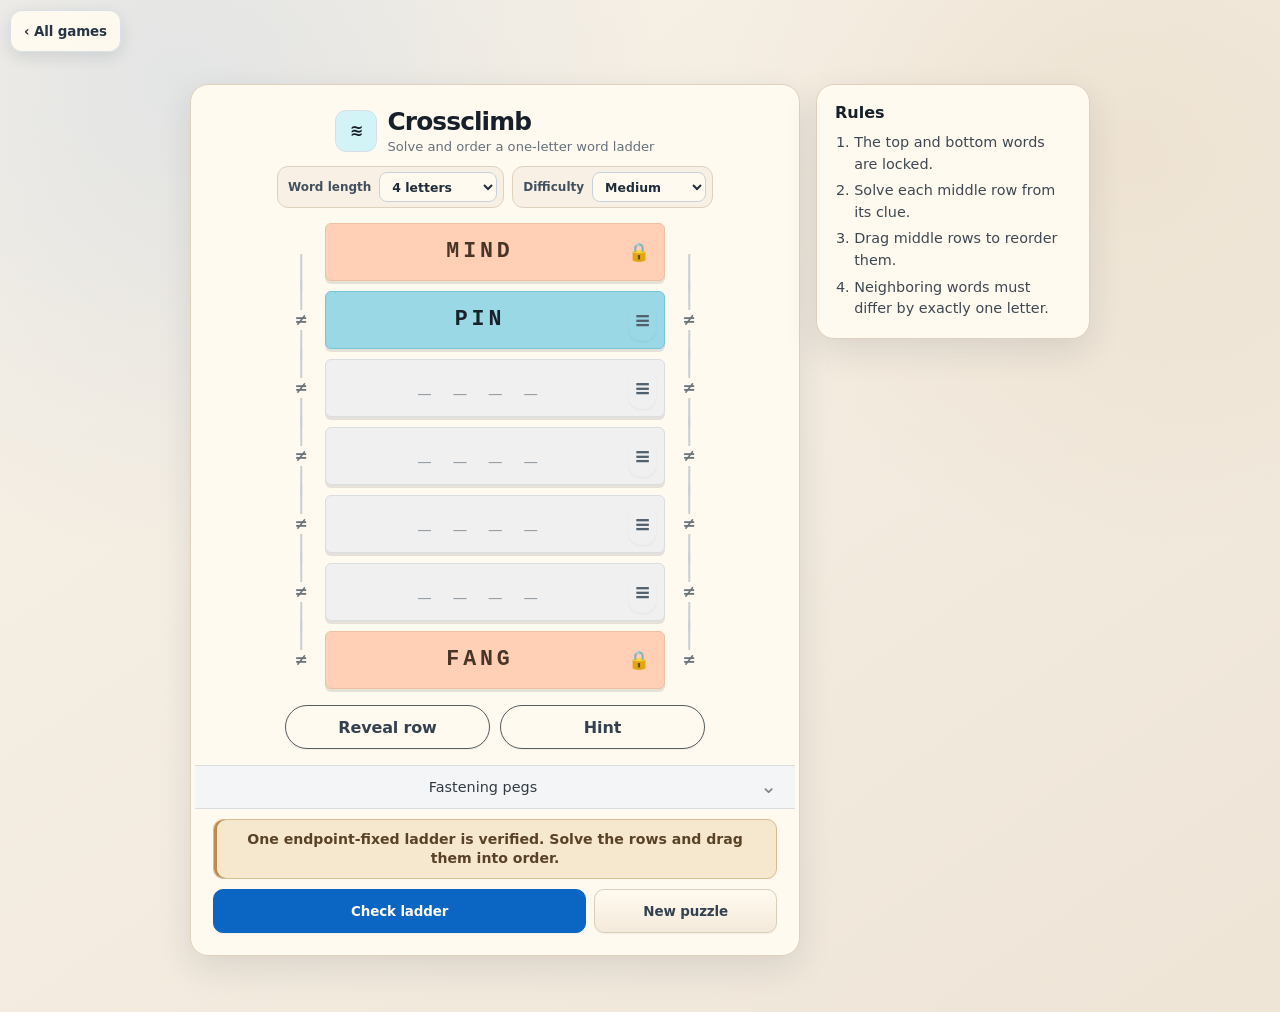
==== commit 406f66a4: "Works reasonably well for real now" ====
--- a/crossclimb.html
+++ b/crossclimb.html
@@ -4,9 +4,9 @@
 <meta charset="utf-8">
 <meta name="viewport" content="width=device-width,initial-scale=1,viewport-fit=cover">
 <title>Puzzle games</title>
-<link rel="stylesheet" href="assets/app.css?v=20260714-1">
+<link rel="stylesheet" href="assets/app.css?v=20260715-1">
 </head>
 <body data-start-game="crossclimb">
-<script src="assets/app.js?v=20260714-1"></script>
+<script src="assets/app.js?v=20260715-1"></script>
 </body>
 </html>
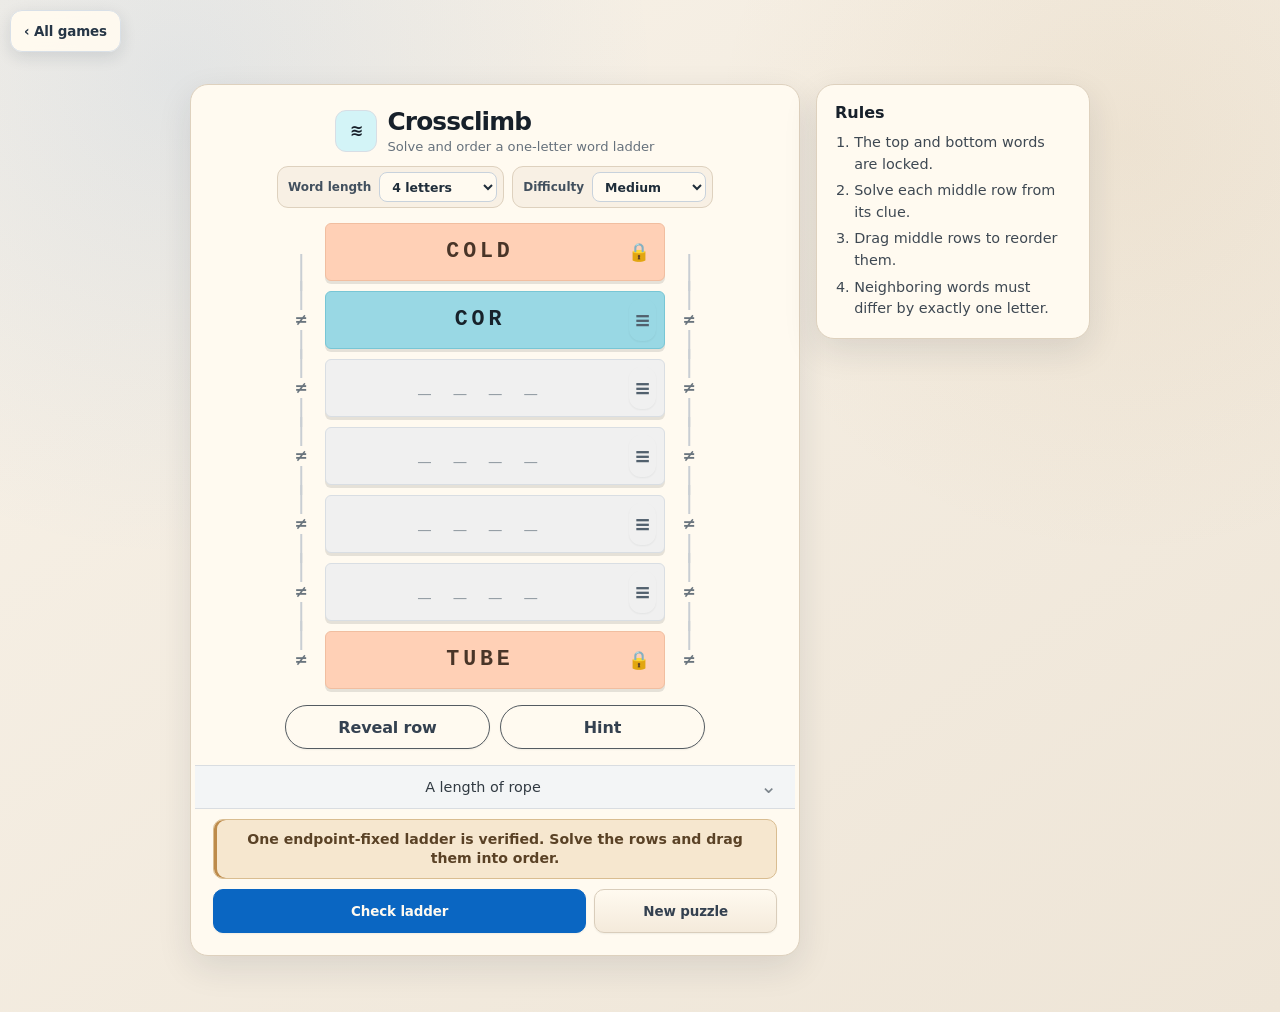
==== commit c96bc68c: "Works reasonably well for real now" ====
--- a/crossclimb.html
+++ b/crossclimb.html
@@ -4,9 +4,9 @@
 <meta charset="utf-8">
 <meta name="viewport" content="width=device-width,initial-scale=1,viewport-fit=cover">
 <title>Puzzle games</title>
-<link rel="stylesheet" href="assets/app.css?v=20260715-1">
+<link rel="stylesheet" href="assets/app.css?v=20260802-1">
 </head>
 <body data-start-game="crossclimb">
-<script src="assets/app.js?v=20260715-1"></script>
+<script src="assets/app.js?v=20260802-1"></script>
 </body>
 </html>
--- a/assets/app.css
+++ b/assets/app.css
@@ -790,7 +790,7 @@
 }
 .game-art{display:grid;place-items:center;position:relative;overflow:hidden}
 .art-wend{background:#fff2c6}.art-patches{background:#ffdede}.art-sudoku{background:#cff6e8}.art-zip{background:#ffd9ca}
-.art-tango{background:#e7edf3}.art-queens{background:#f0e1ff}.art-pinpoint{background:#d8eaff}.art-crossclimb{background:#d3f4f7}
+.art-tango{background:#e7edf3}.art-queens{background:#f0e1ff}.art-stars{background:#dcecff}.art-pinpoint{background:#d8eaff}.art-crossclimb{background:#d3f4f7}
 .hub-icon{position:relative;width:48px;height:48px;border:1.8px solid #20252a;border-radius:6px;background:#fffaf0;box-shadow:0 1px 0 rgba(0,0,0,.08)}
 .wend-icon{display:grid;grid-template-columns:1fr 1fr;grid-template-rows:1fr 1fr;padding:3px;background:#fff8dc}
 .wend-icon span{display:grid;place-items:center;font-size:.74rem;font-weight:850}.wend-icon span:nth-child(2),.wend-icon span:nth-child(4){background:#ffd52f}
@@ -802,6 +802,7 @@
 .zip-icon{background:#ff7b39}.zip-track{position:absolute;inset:8px;border:3px solid #fffaf0;border-radius:12px}.zip-track:before,.zip-track:after{content:"";position:absolute;width:8px;height:8px;border-radius:50%;background:#fffaf0;border:1px solid #e45722}.zip-track:before{left:-5px;top:-5px}.zip-track:after{right:-5px;bottom:-5px}.zip-track i{position:absolute;left:8px;right:8px;top:50%;height:3px;background:#fffaf0;border-radius:3px}
 .tango-icon{overflow:hidden;background:linear-gradient(#8ab9ff 0 50%,#ffbd36 50% 100%)}
 .queens-icon{display:grid;grid-template-columns:repeat(3,1fr);grid-template-rows:repeat(3,1fr);overflow:hidden}.queens-icon i{border-right:1px solid #444;border-bottom:1px solid #444}.queens-icon i:nth-child(3n){border-right:0}.queens-icon i:nth-child(n+7){border-bottom:0}.queens-icon i:nth-child(1),.queens-icon i:nth-child(5){background:#bea9df}.queens-icon i:nth-child(2),.queens-icon i:nth-child(3){background:#ead6b7}.queens-icon i:nth-child(4),.queens-icon i:nth-child(7){background:#9ec3f5}.queens-icon i:nth-child(6),.queens-icon i:nth-child(8){background:#bce2bf}
+.stars-icon{display:grid;grid-template-columns:1fr 1fr;grid-template-rows:1fr 1fr;overflow:hidden;background:#f5f9ff}.stars-icon i{display:grid;place-items:center;border-right:1px solid #4e6175;border-bottom:1px solid #4e6175;color:#185a9d;font-size:.92rem;font-style:normal}.stars-icon i:nth-child(2n){border-right:0}.stars-icon i:nth-child(n+3){border-bottom:0}.stars-icon i:nth-child(1){background:#b9dcff}.stars-icon i:nth-child(2){background:#f4d5a4}.stars-icon i:nth-child(3){background:#c5e8ca}.stars-icon i:nth-child(4){background:#dec9f3}
 .pinpoint-icon{background:linear-gradient(#93c7ff 0 33%,#5fa7f3 33% 66%,#2876ce 66%);box-shadow:inset 0 -1px rgba(0,0,0,.2)}
 .cross-icon{background:#72d6df;padding:6px}.cross-icon:before{content:"";position:absolute;left:8px;right:8px;top:10px;height:4px;background:#fffaf0;box-shadow:0 9px 0 #fffaf0,0 18px 0 #fffaf0}.cross-icon:after{content:"";position:absolute;left:5px;top:20px;width:8px;height:3px;background:#fffaf0}
 .mini-game-screen{padding:8px 0 28px}
@@ -1449,3 +1450,97 @@
     grid-template-columns:1fr;
   }
 }
+
+/* Stars mirrors the Queens game surface while adding a step-selectable teaching panel. */
+#starsScreen .suite-back{
+  border-color:#bfd4ea;
+  background:#f3f8ff;
+  color:#244665;
+  box-shadow:0 4px 12px rgba(27,69,105,.10);
+}
+#starsScreen .app{width:min(100%,700px);grid-template-columns:1fr;gap:12px}
+#starsScreen .main,#starsScreen .side{background:#fffaf0;border-color:#cbd9e6}
+#starsScreen .topbar{display:grid;grid-template-columns:minmax(0,1fr) auto;align-items:center}
+#starsScreen .logo{border-color:#bdd5ee;color:#174f85;background:linear-gradient(145deg,#f4f9ff,#cfe7ff)}
+#starsScreen .timer,#starsScreen .size-control,#starsScreen .status,#starsScreen .mock-tools{background:#f4f9ff;border-color:#c5d9ec;color:#263f56}
+#starsScreen .queens-controls{grid-template-columns:auto minmax(92px,120px) auto minmax(112px,140px) auto minmax(0,1fr);gap:8px}
+#starsScreen .size-control select{background:#fffaf0;border-color:#abc6df;color:#263f56}
+#starsScreen .size-control select option:disabled{color:#8a98a6}
+#starsScreen .board-shell{width:min(100%,620px)}
+#starsScreen .board-wrap{border:2px solid #365c7e;border-radius:13px;background:#365c7e;box-shadow:0 8px 20px rgba(28,64,96,.16),0 0 0 1px rgba(255,250,240,.9)}
+#starsScreen .board-wrap::after{box-shadow:inset 0 0 0 1px rgba(255,250,240,.38)}
+#starsScreen .cell{border-color:rgba(38,67,91,.78);background-clip:padding-box}
+#starsScreen .cell .mark{color:#153b5d;text-shadow:0 1px 0 rgba(255,250,240,.82),0 2px 5px rgba(17,55,87,.18)}
+#starsScreen .cell.star .mark{font-size:min(38px,calc(54vmin / var(--n)))}
+#starsScreen .actions button,#starsScreen .mock-tools button{border-color:#bfd1e1;background:linear-gradient(#fffaf0,#edf5fc);color:#294760}
+#starsScreen .mock-tools .mock-toggle.active{border-color:#276cae;background:linear-gradient(180deg,#4c8dca,#276cae);color:#fffaf0}
+#starsScreen button.primary,#starsScreen #starsNewGame{border-color:#397fc4;background:linear-gradient(180deg,#5a9bda,#347dbf);color:#fffaf0}
+#starsScreen .side{display:grid;gap:12px}
+#starsScreen .side h2,#starsScreen .rules,#starsScreen .legend,#starsScreen .setting label{color:#263f56}
+
+.stars-hint-panel{
+  margin:10px 0 3px;
+  overflow:hidden;
+  border:1px solid #a9c8e7;
+  border-radius:14px;
+  background:#f4f9ff;
+  box-shadow:inset 4px 0 0 #347fc4,0 5px 16px rgba(35,82,125,.08);
+}
+.stars-hint-panel[hidden]{display:none}
+.stars-hint-head{display:flex;align-items:center;justify-content:space-between;gap:12px;padding:12px 13px 8px 16px}
+.stars-hint-kicker{display:block;margin-bottom:2px;color:#437096;font-size:.66rem;font-weight:900;letter-spacing:.08em;text-transform:uppercase}
+.stars-hint-head h2{margin:0;color:#193e60;font-size:1rem;letter-spacing:-.02em;text-transform:none}
+.stars-hint-head>button{width:32px;min-height:32px;padding:0;border-color:#bad0e3;border-radius:9px;background:#fffaf0;color:#46647d;font-size:1rem}
+.stars-hint-summary{padding:0 16px 10px;color:#3a5870;font-size:.8rem;line-height:1.35}
+.stars-hint-steps{display:grid;gap:6px;margin:0;padding:0 10px 11px;list-style:none;counter-reset:none}
+.stars-hint-steps li{margin:0;padding:0}
+.stars-hint-steps button{
+  width:100%;min-height:0;display:grid;grid-template-columns:30px minmax(0,1fr);gap:9px;align-items:start;
+  padding:9px;border-color:#cbdbea;border-radius:10px;background:#fffaf0;color:#355069;text-align:left;box-shadow:none;
+}
+.stars-hint-steps button:hover{border-color:#80aed8;background:#f8fbff}
+.stars-hint-steps button.active{border-color:#347fc4;background:#e5f1ff;box-shadow:inset 3px 0 0 #347fc4,0 2px 8px rgba(52,127,196,.12);color:#153f66}
+.stars-hint-number{width:27px;height:27px;display:grid;place-items:center;border-radius:50%;background:#d7e9fb;color:#245f93;font-size:.75rem;font-weight:900}
+.stars-hint-steps button.active .stars-hint-number{background:#347fc4;color:#fff}
+.stars-hint-steps strong,.stars-hint-steps small{display:block}
+.stars-hint-steps strong{margin:1px 0 3px;font-size:.8rem;line-height:1.15}
+.stars-hint-steps small{color:#506a80;font-size:.73rem;font-weight:600;line-height:1.35}
+.stars-hint-steps button.active small{color:#274e70}
+
+@media(max-width:760px){
+  #starsScreen{min-height:100svh}
+  #starsScreen .suite-back{position:static!important;min-height:30px;margin:0 0 6px 2px;padding:4px 10px;border-radius:9px;box-shadow:none;font-size:.78rem}
+  #starsScreen .app{width:min(100%,680px);gap:8px}
+  #starsScreen .main{padding:10px;border-radius:14px}
+  #starsScreen .topbar{gap:8px;margin-bottom:8px}
+  #starsScreen .title{min-width:0;gap:8px}
+  #starsScreen .title>div:last-child{min-width:0}
+  #starsScreen .logo{width:34px;height:34px;flex-basis:34px;border-radius:10px;font-size:1.18rem}
+  #starsScreen .title h1{overflow:hidden;font-size:1.22rem;letter-spacing:-.035em;text-overflow:ellipsis;white-space:nowrap}
+  #starsScreen .subtitle,#starsScreen .size-help,#starsScreen .mock-tools .mock-help{display:none}
+  #starsScreen .timer{min-width:62px;min-height:32px;padding:5px 8px;border-radius:9px;font-size:.78rem}
+  #starsScreen .queens-controls{grid-template-columns:auto minmax(92px,1fr);margin-bottom:8px;padding:7px;gap:6px;border-radius:11px}
+  #starsScreen .queens-controls button,#starsScreen .queens-controls .size-help{grid-column:1/-1}
+  #starsScreen .size-control label{font-size:.74rem}
+  #starsScreen .size-control select,#starsScreen .size-control button{height:32px;min-height:32px;padding:4px 8px;border-radius:8px;font-size:16px}
+  #starsScreen .board-shell{width:min(100%,max(270px,calc(100svh - 246px)));grid-template-columns:20px minmax(0,1fr);grid-template-rows:auto 20px}
+  #starsScreen .col-labels,#starsScreen .row-labels{font-size:.64rem}
+  #starsScreen .board-wrap{border-radius:10px;box-shadow:0 7px 16px rgba(28,64,96,.14),0 0 0 1px rgba(255,250,240,.92)}
+  #starsScreen .status{min-height:0;margin:7px 0 4px;padding:7px 9px;border-radius:9px;font-size:.76rem;line-height:1.25}
+  #starsScreen .mock-tools{grid-template-columns:1fr 1fr;gap:6px;margin:6px 0 0;padding:7px;border-radius:11px}
+  #starsScreen .mock-tools button{min-height:32px;padding:4px 7px;border-radius:8px;font-size:.74rem}
+  #starsScreen .actions{grid-template-columns:repeat(3,minmax(0,1fr));gap:6px;margin-top:7px}
+  #starsScreen .actions button{min-height:34px;padding:5px 6px;border-radius:9px;font-size:.72rem;line-height:1.12;overflow-wrap:anywhere}
+  #starsScreen .side{display:none}
+  .stars-hint-panel{margin-top:7px;border-radius:11px}
+  .stars-hint-head{padding:9px 10px 5px 13px}.stars-hint-summary{padding:0 13px 7px;font-size:.74rem}.stars-hint-steps{gap:5px;padding:0 7px 8px}.stars-hint-steps button{grid-template-columns:26px minmax(0,1fr);gap:7px;padding:7px}.stars-hint-number{width:24px;height:24px}.stars-hint-steps strong{font-size:.75rem}.stars-hint-steps small{font-size:.69rem}
+}
+@media(max-width:380px){
+  #starsScreen .main{padding:8px}
+  #starsScreen .board-shell{width:min(100%,max(250px,calc(100svh - 236px)));grid-template-columns:18px minmax(0,1fr);grid-template-rows:auto 18px}
+  #starsScreen .actions button{font-size:.68rem}
+}
+@media(max-width:360px){
+  #starsScreen .actions{grid-template-columns:repeat(2,minmax(0,1fr))}
+  #starsScreen .actions .primary{grid-column:span 2}
+}
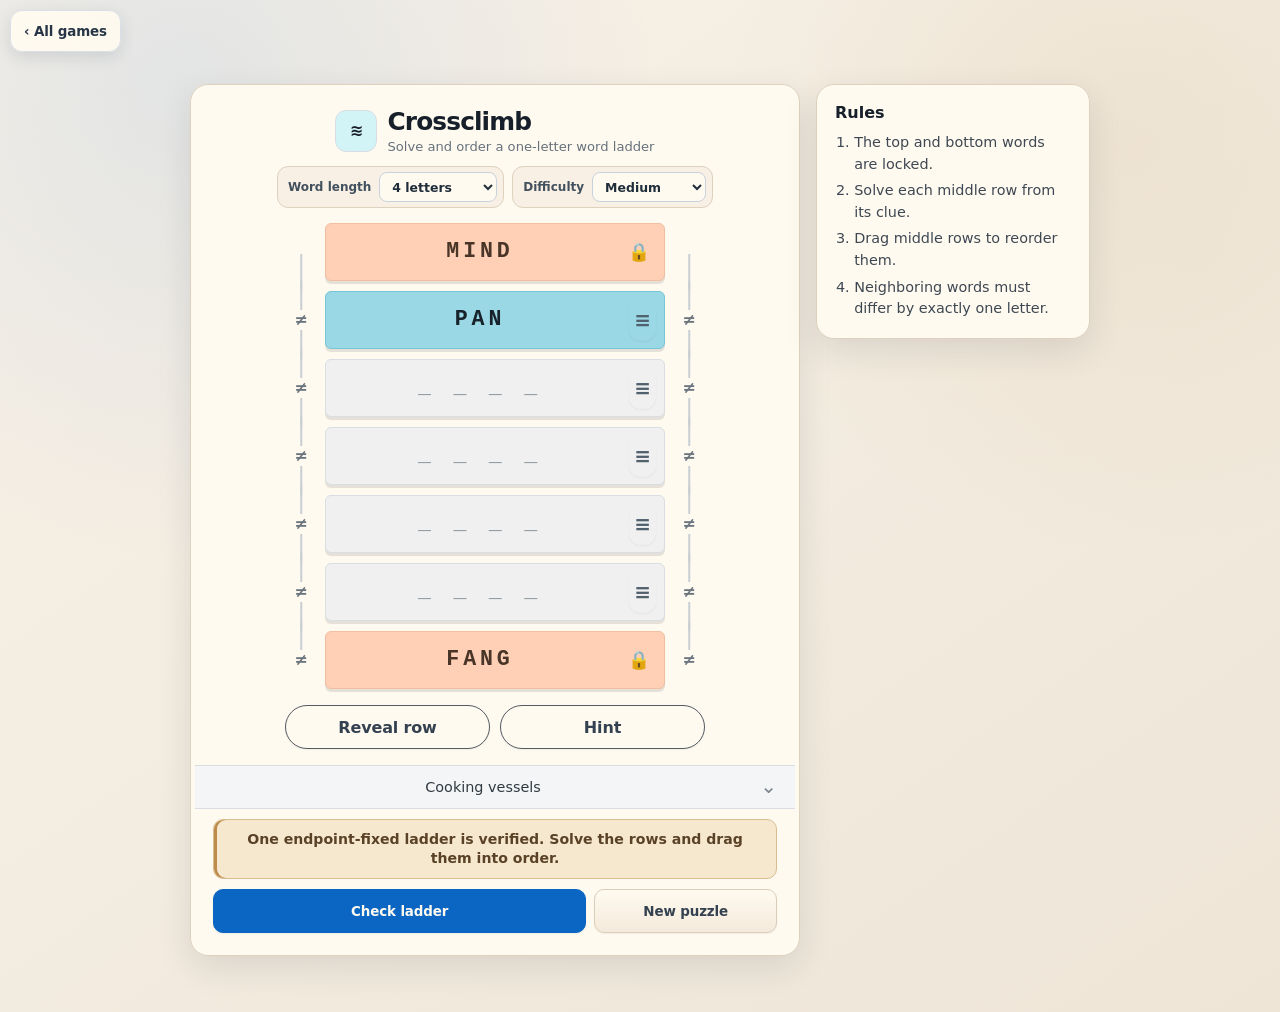
==== commit 6d5945e9: "Works reasonably well for real now" ====
--- a/crossclimb.html
+++ b/crossclimb.html
@@ -4,9 +4,9 @@
 <meta charset="utf-8">
 <meta name="viewport" content="width=device-width,initial-scale=1,viewport-fit=cover">
 <title>Puzzle games</title>
-<link rel="stylesheet" href="assets/app.css?v=20260802-1">
+<link rel="stylesheet" href="assets/app.css?v=20260803-6">
 </head>
 <body data-start-game="crossclimb">
-<script src="assets/app.js?v=20260802-1"></script>
+<script src="assets/app.js?v=20260803-6"></script>
 </body>
 </html>
--- a/assets/app.css
+++ b/assets/app.css
@@ -686,6 +686,10 @@
 .win p{margin:.55rem 0;color:var(--muted)}
 .win .row{display:flex;gap:9px;justify-content:center;margin-top:18px}
 .win .row button{min-width:120px}
+.clear-confirm.win-opening .win-card{pointer-events:auto}
+.clear-confirm .win-card{width:min(92vw,390px)}
+.clear-confirm-icon{width:64px;height:64px;margin:0 auto 12px;display:grid;place-items:center;border:1px solid #f0c2bc;border-radius:20px;color:var(--danger);background:var(--danger-soft);font-size:2.35rem;font-weight:850;line-height:1}
+.clear-confirm button.danger{color:#fffaf0;border-color:#941f17;background:linear-gradient(180deg,#c43a2e,var(--danger));box-shadow:0 7px 16px rgba(180,35,24,.2),inset 0 1px rgba(255,250,240,.2)}
 @keyframes cardIn{from{opacity:0;transform:translateY(8px)}to{opacity:1;transform:none}}
 @keyframes queenIn{0%{opacity:.2;transform:translate(-50%,-50%) scale(.62)}70%{opacity:1;transform:translate(-50%,-50%) scale(1.06)}100%{transform:translate(-50%,-50%) scale(1)}}
 @keyframes xIn{from{opacity:.2;scale:.5}to{opacity:1;scale:1}}
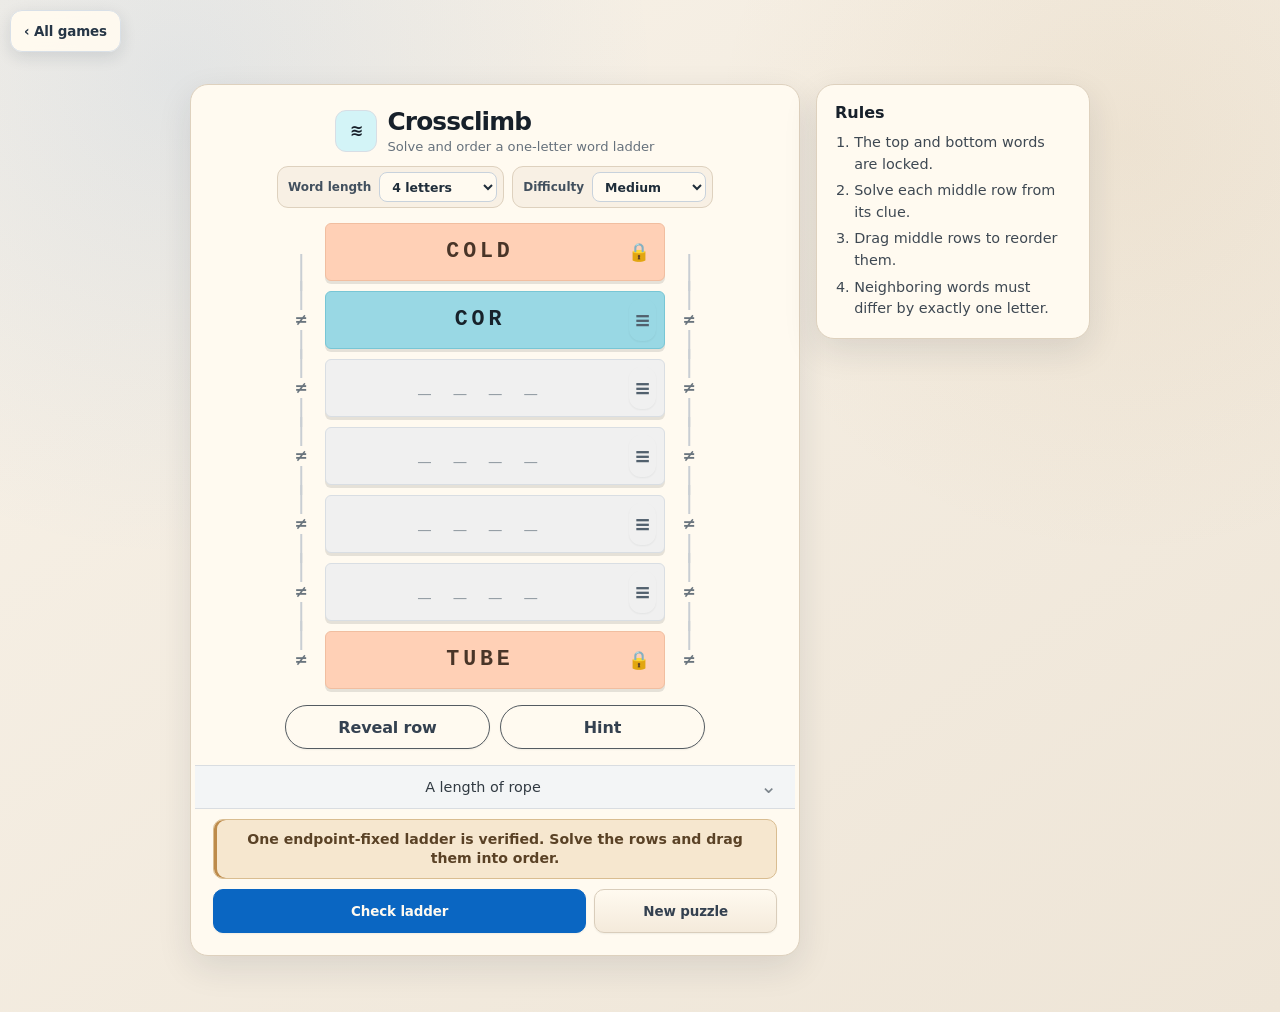
==== commit d9f38328: "Works reasonably well for real now" ====
--- a/crossclimb.html
+++ b/crossclimb.html
@@ -4,9 +4,9 @@
 <meta charset="utf-8">
 <meta name="viewport" content="width=device-width,initial-scale=1,viewport-fit=cover">
 <title>Puzzle games</title>
-<link rel="stylesheet" href="assets/app.css?v=20260803-6">
+<link rel="stylesheet" href="assets/app.css?v=20260803-7">
 </head>
 <body data-start-game="crossclimb">
-<script src="assets/app.js?v=20260803-6"></script>
+<script src="assets/app.js?v=20260803-7"></script>
 </body>
 </html>
